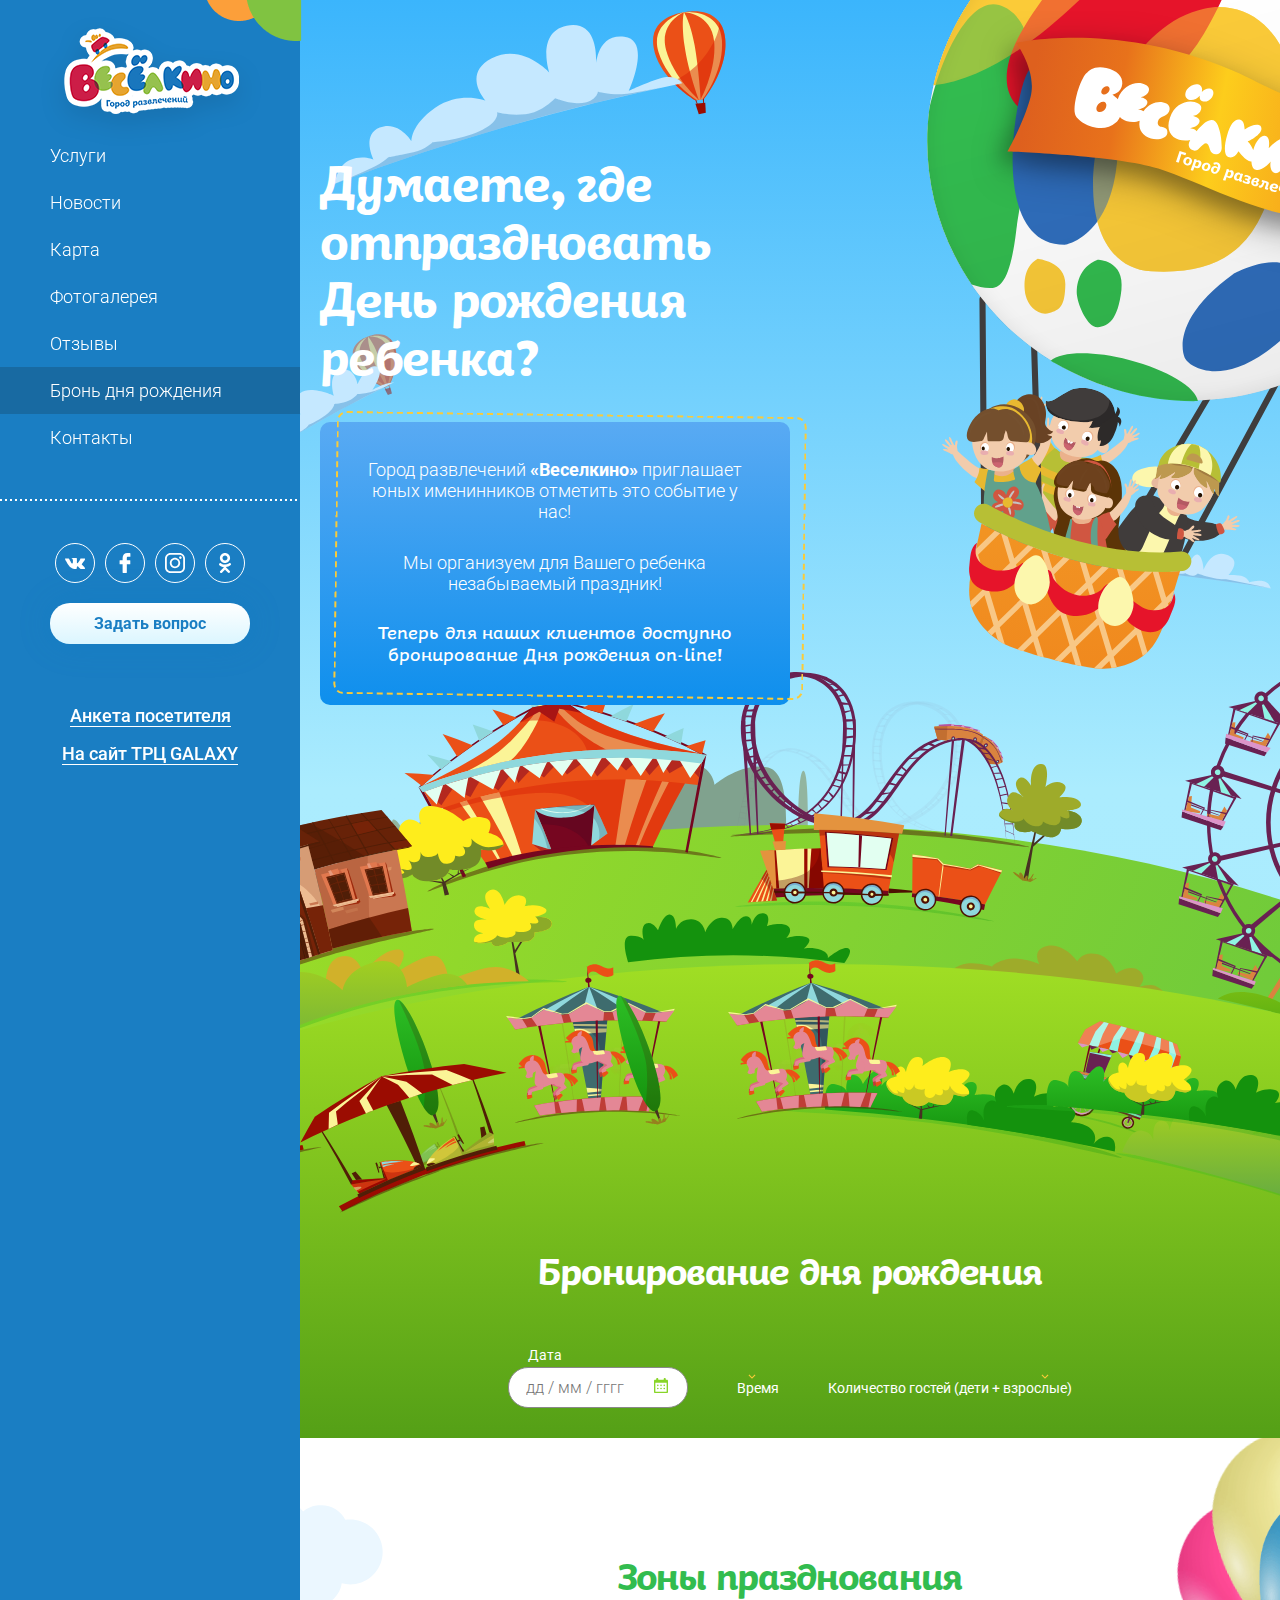
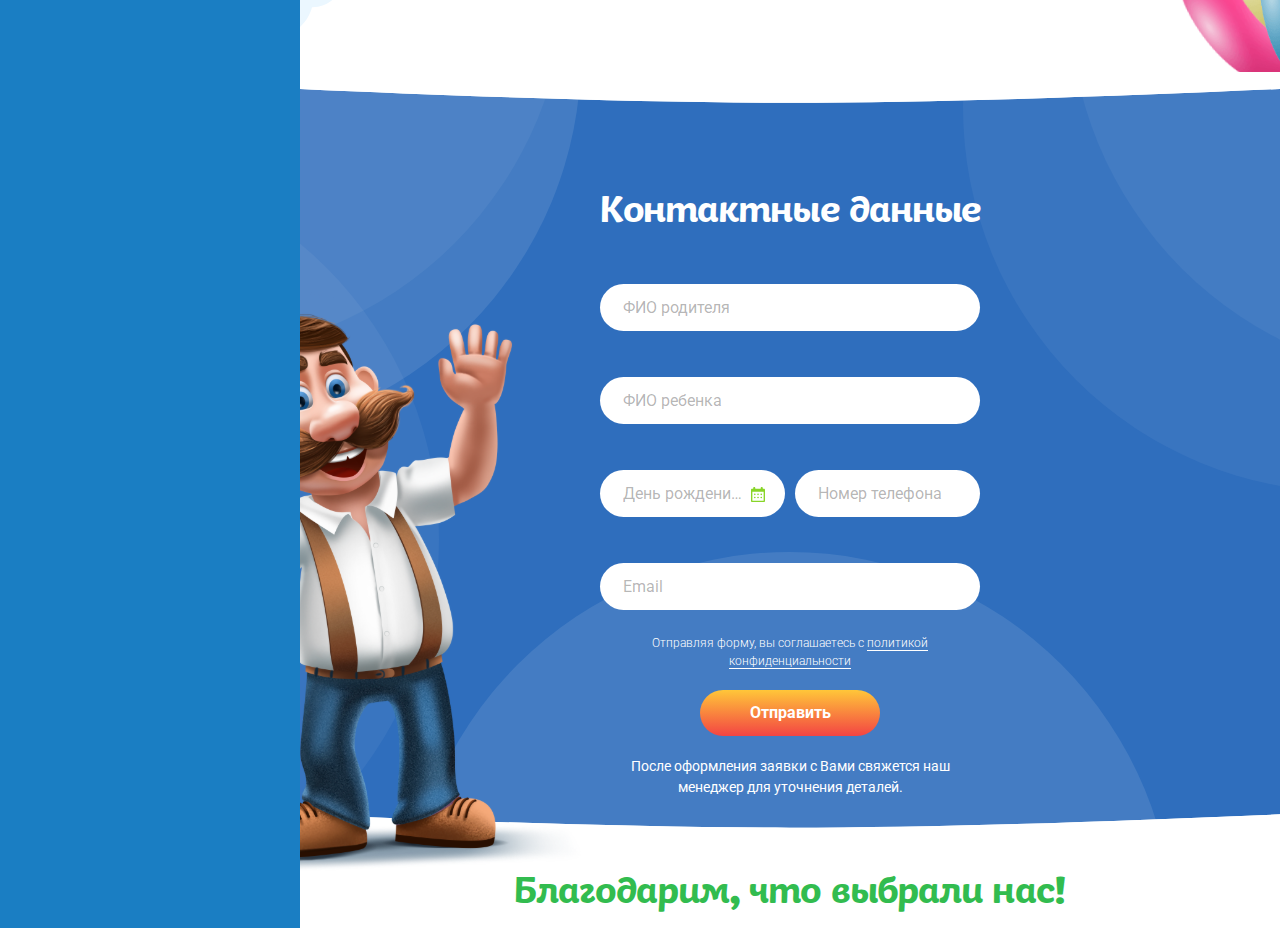
==== index.html @ 1cbcb674 "Fix mobile contact form" ====
<!DOCTYPE html>
<html>
    <head>
        <meta charset="utf-8" />
        <meta name="viewport" content="width=device-width" />
        <meta name="format-detection" content="telephone=no" />
        <meta name="format-detection" content="address=no" />
        <meta name="SKYPE_TOOLBAR" content="SKYPE_TOOLBAR_PARSER_COMPATIBLE" />
        <link rel="shortcut icon" href="images/favicon.png" />

        <title>Бронь дня рождения</title>

        <meta property="og:type" content="website" />
        <meta property="og:title" content="" />
        <meta property="og:url" content="" />
        <meta property="og:description" content="" />
        <meta property="og:image" content="" />
        <meta property="og:site_name" content="" />
        <meta property="twitter:card" content="summary_large_image" />
        <meta property="twitter:title" content="" />
        <meta property="twitter:description" content="" />
        <meta property="twitter:text:description" content="" />
        <meta property="twitter:image" content="" />
        <meta property="twitter:url" content="" />
        <meta name="twitter:site" content="" />
        <meta name="twitter:creator" content="" />

        <link
            href="https://fonts.googleapis.com/css?family=Roboto:300,300i,400,400i,500,500i,700,700i&amp;subset=cyrillic"
            rel="stylesheet"
        />
        <script
            src="https://api-maps.yandex.ru/2.1/?lang=ru_RU"
            type="text/javascript"
        ></script>


        <link rel="stylesheet" href="css/vendor.css" />
        <link rel="stylesheet" href="css/common.css" />
        <link rel="stylesheet" href="css/style.css" />

        <script>
            window.dataTemplate = {
                time: [
                    {
                        name: '11:00',
                        code: '11:00',
                    },
                    {
                        name: '14:30',
                        code: '14:30',
                    },
                    {
                        name: '18:00',
                        code: '18:00',
                    }
                ],
                countPeople: [
                    {
                        name: 'До 7 человек',
                        code: '7',
                        tariffs: [
                            {
                                name: 'Мини',
                                code: 'mini',
                                description: 'аренда зоны празднования на 3 часа, доступ во все зоны развлекательного центра на 3 часа, возможность пользоваться кухней (холодильник, микроволновка, чайник, раковина).',
                                count: '6 детей и 1 взрослый.',
                                price: '4000 руб.',
                                image: 'images/reservation/tariffs/tariff-1.svg'
                            },
                            {
                                name: 'Мини + квест/анимация',
                                code: 'mini-quest',
                                description: 'аренда зоны празднования на 3 часа, доступ во все зоны развлекательного центра на 3 часа, возможность пользоваться кухней (холодильник, микроволновка, чайник, раковина), анимация/квест (на выбор) в течение 40 минут.',
                                count: '6 детей и 1 взрослый.',
                                price: '6500 руб.',
                                image: 'images/reservation/tariffs/tariff-2.svg'
                            }
                        ]
                    },
                    {
                        name: 'До 15 человек',
                        code: '15',
                        tariffs: [
                            {
                                name: 'Базовый',
                                code: 'base',
                                description: 'аренда зоны празднования на 3 часа, доступ во все зоны развлекательного центра на 3 часа, возможность пользоваться кухней (холодильник, микроволновка, чайник, раковина).',
                                count: '12 гостей, 1 именинник и 2 взрослых.',
                                price: '6000 руб.',
                                image: 'images/reservation/tariffs/tariff-1.svg'
                            },
                            {
                                name: 'Базовый +',
                                code: 'base-plus',
                                description: 'аренда зоны празднования на 3 часа, доступ во все зоны развлекательного центра на 3 часа, возможность пользоваться кухней (холодильник, микроволновка, чайник, раковина), анимация/квест (на выбор) в течение 40 минут.',
                                count: '12 гостей, 1 именинник и 2 взрослых.',
                                price: '8000 руб.',
                                image: 'images/reservation/tariffs/tariff-2.svg'
                            },
                            {
                                name: 'Все включено',
                                code: 'all-inclusive',
                                description: 'аренда зоны празднования на 3 часа, доступ во все зоны развлекательного центра на 3 часа, возможность пользоваться кухней (холодильник, микроволновка, чайник, раковина), анимация/квест (на выбор) в течение 40 минут, оформление зоны шарами и баннером в желаемой тематике, час работы фотографа.',
                                count: '12 гостей, 1 именинник и 2 взрослых.',
                                price: '12000 руб.',
                                image: 'images/reservation/tariffs/tariff-3.svg'
                            }
                        ]
                    },
                    {
                        name: 'До 25 человек',
                        code: '25',
                        tariffs: [
                            {
                                name: 'Праздник',
                                code: 'celebration',
                                description: 'аренда зоны празднования на 3 часа, доступ во все зоны развлекательного центра на 3 часа, возможность пользоваться кухней (холодильник, микроволновка, чайник, раковина), анимация/квест (на выбор) в течение 40 минут, оформление зоны шарами и баннером в желаемой тематике, час работы фотографа.',
                                count: 'до 25 человек.',
                                price: '15000 руб.',
                                image: 'images/reservation/tariffs/tariff-3.svg'
                            }
                        ]
                    }
                ],
                zones: [
                    {
                        name: 'Лондон',
                        code: 'london',
                        slider: [
                            'images/reservation/zones/zones-slider1.png',
                            'images/reservation/zones/zones-slider2.png',
                            'images/reservation/zones/zones-slider1.png',
                            'images/reservation/zones/zones-slider2.png',
                        ]
                    },
                    {
                        name: 'Париж',
                        code: 'paris',
                        slider: [
                            'images/reservation/zones/zones-slider2.png',
                            'images/reservation/zones/zones-slider1.png',
                            'images/reservation/zones/zones-slider2.png',
                            'images/reservation/zones/zones-slider1.png',
                        ]
                    },
                    {
                        name: 'Лондон2',
                        code: 'london2',
                        slider: [
                            'images/reservation/zones/zones-slider1.png',
                            'images/reservation/zones/zones-slider2.png',
                            'images/reservation/zones/zones-slider1.png',
                            'images/reservation/zones/zones-slider2.png',
                        ]
                    },
                    {
                        name: 'Париж2',
                        code: 'paris2',
                        slider: [
                            'images/reservation/zones/zones-slider2.png',
                            'images/reservation/zones/zones-slider1.png',
                            'images/reservation/zones/zones-slider2.png',
                            'images/reservation/zones/zones-slider1.png',
                        ]
                    }
                ]
            };

            console.log(window.dataTemplate);
        </script>
        <script src="js/vendor.js"></script>
        <script src="js/common.js"></script>
        <script src="js/script.js"></script>

        <script>
            app.start();
        </script>



    </head>
    <body js-scroll-container class="body">
        <div js-path-start class="services__pathPoint-1"></div>
        <div style="display: none" js-balloon class="floatingBalloon"></div>

        <svg
            style="display: none"
            class="balloonPath"
            xmlns="http://www.w3.org/2000/svg"
            xmlns:xlink="http://www.w3.org/1999/xlink"
        >
            <path
                id="dotted-line"
                stroke-dasharray="20,10"
                fill="none"
                stroke="none"
                stroke-width="2px"
            />
            <g js-balloon-paths></g>
        </svg>

        <div class="body__wrapper">
            <div js-headerFixed class="body__headerFixed">
                <div js-headerTop class="header header_top block">
                    <div
                        class="header__wrapper block-wrapper block-wrapper_max-width_none"
                    >
                        <div class="header__logo">
                            <a class="logo logo_small link-image" href="#">
                                <img
                                    src="images/veselkino-1.png"
                                    alt="Весёлкино"
                                />
                            </a>
                        </div>

                        <div class="header__info">
                            <div class="header__info-column">
                                <div class="header__info-text">
                                    Пр-т. Строителей, 117 <br />ТРЦ «GALAXY» 3-й
                                    этаж
                                </div>
                            </div>
                            <div class="header__info-column">
                                <div class="header__info-text">
                                    Ежедневно с&nbsp;10:00 до 22:00
                                </div>
                                <div class="header__info-text">
                                    <a
                                        href="tel:+7 (3852) 579-479"
                                        class="footer__link"
                                        js-goal-phone=""
                                        >+7 (3852) <b>579-479</b></a
                                    >
                                </div>
                            </div>
                        </div>

                        <div class="header__nav">
                            <a
                                js-header-open="main/header"
                                href="#"
                                class="header__nav-trigger"
                            ></a>
                        </div>
                    </div>
                </div>
            </div>
            <div class="body__side" js-close-modal>
                <div class="body__header">
                    <header js-header class="header">
                        <div js-header-wrapper class="header__wrapper">
                            <div class="header__bg"></div>
                            <div class="header__logo block">
                                <div
                                    class="block-wrapper block-wrapper_min-width_none"
                                >
                                    <a class="logo link-image" href="#">
                                        <img
                                            src="images/veselkino-1.png"
                                            alt="Весёлкино"
                                        />
                                    </a>
                                </div>
                            </div>

                            <div class="header__nav block">
                                <div
                                    class="block-wrapper block-wrapper_min-width_none"
                                >
                                    <nav
                                        class="nav nav_large nav_white nav_out-block"
                                    >
                                        <div class="nav__list">
                                            <div class="nav__item">
                                                <a
                                                    js-scroll-item
                                                    data-scroll="1"
                                                    href="#"
                                                    class="nav__link"
                                                    >Услуги</a
                                                >
                                            </div>

                                            <div class="nav__item">
                                                <a
                                                    js-scroll-item
                                                    data-scroll="2"
                                                    href="#"
                                                    class="nav__link"
                                                    >Новости</a
                                                >
                                            </div>

                                            <div class="nav__item">
                                                <a
                                                    js-scroll-item
                                                    data-scroll="3"
                                                    href="#"
                                                    class="nav__link"
                                                    >Карта</a
                                                >
                                            </div>

                                            <div class="nav__item">
                                                <a
                                                    js-scroll-item
                                                    data-scroll="4"
                                                    href="#"
                                                    class="nav__link"
                                                    >Фотогалерея</a
                                                >
                                            </div>

                                            <div class="nav__item">
                                                <a
                                                    js-scroll-item
                                                    data-scroll="5"
                                                    href="#"
                                                    class="nav__link"
                                                    >Отзывы</a
                                                >
                                            </div>

                                            <div class="nav__item">
                                                <a
                                                    href="reservation.html"
                                                    class="nav__link is-active"
                                                    >Бронь дня рождения</a
                                                >
                                            </div>
                                            <div class="nav__item">
                                                <a
                                                    js-scroll-item
                                                    data-scroll="6"
                                                    href="#"
                                                    class="nav__link"
                                                    >Контакты</a
                                                >
                                            </div>
                                        </div>
                                    </nav>
                                </div>
                            </div>
                            <div class="header__bottom block">
                                <div
                                    class="block-wrapper block-wrapper_min-width_none"
                                >
                                    <div class="header__communicate">
                                        <div
                                            class="header__communicate-socails"
                                        >
                                            <div
                                                class="socials socials_white socials_justify_center"
                                            >
                                                <div class="socials__list">
                                                    <a
                                                        class="socials__item socials__item_vk"
                                                        href="https://vk.com/veselkinodrc"
                                                        target="_blank"
                                                        js-goal-vk=""
                                                    ></a>
                                                    <a
                                                        class="socials__item socials__item_fb"
                                                        href="https://www.facebook.com/groups/veselkinodrc/"
                                                        target="_blank"
                                                        js-goal-fb=""
                                                    ></a>
                                                    <a
                                                        class="socials__item socials__item_inst"
                                                        href="https://www.instagram.com/veselkinodrc/"
                                                        target="_blank"
                                                        js-goal-insta=""
                                                    ></a>
                                                    <a
                                                        class="socials__item socials__item_ok"
                                                        href="https://www.ok.ru/group/54671706882274"
                                                        target="_blank"
                                                        js-goal-ok=""
                                                    ></a>
                                                </div>
                                            </div>
                                        </div>
                                        <div
                                            class="header__communicate-actions"
                                        >
                                            <div
                                                class="actions-set actions-set_justify_center"
                                            >
                                                <div
                                                    class="actions-set__main actions-set__main_full"
                                                >
                                                    <button
                                                        js-goal-vopros=""
                                                        js-open-layer="main/modal"
                                                        data-from="Задать вопрос"
                                                        class="actions-set__action button button_background_blue button_full button_clean"
                                                    >
                                                        <span
                                                            class="button__title"
                                                            >Задать вопрос</span
                                                        >
                                                    </button>
                                                </div>
                                            </div>
                                        </div>
                                    </div>
                                    <div
                                        class="header__goMain"
                                        style="margin-bottom: 20px"
                                    >
                                        <a
                                            href="https://docs.google.com/forms/d/e/1FAIpQLSdwZppUhGvtODXZ8TDE47ZwlYJD_WU4v1ZQn8wtEv7BCPZ86Q/viewform?usp=sf_link"
                                            class="header__goMain-link link link_white"
                                            target="_blank"
                                            >Анкета посетителя</a
                                        >
                                    </div>
                                    <div class="header__goMain">
                                        <a
                                            href="https://pervymall.ru/ga/"
                                            class="header__goMain-link link link_white"
                                            target="_blank"
                                            >На сайт ТРЦ GALAXY</a
                                        >
                                    </div>
                                </div>
                            </div>
                        </div>
                    </header>
                </div>
            </div>

            <div class="body__content">
                <div class="body__content-top">
                    <div class="intro-reservation">
                        <div class="intro-reservation__bg">
                            <div class="intro-reservation__elements">
                                <div
                                    class="intro-reservation__balloon-mini-1"
                                ></div>
                                <div
                                    class="intro-reservation__balloon-mini-2"
                                ></div>
                                <div
                                    class="intro-reservation__carousel"
                                ></div>
                            </div>

                            <div
                                class="intro-reservation__content reservation-container"
                            >
                                <div class="intro-reservation__inbox">
                                    <h1
                                        class="title-h1 intro-reservation__title"
                                    >
                                        Думаете, где отпраздновать День рождения
                                        ребенка?
                                    </h1>

                                    <div class="intro-reservation__desc">
                                        <div
                                            class="intro-reservation__desc-border"
                                        >
                                            <div
                                                class="intro-reservation__desc-inbox"
                                            >
                                                <div
                                                    class="intro-reservation__desc-text"
                                                >
                                                    <p>
                                                        Город развлечений
                                                        <b>«Веселкино»</b>
                                                        приглашает юных
                                                        именинников отметить это
                                                        событие у нас!
                                                    </p>
                                                    <p>
                                                        Мы организуем для Вашего
                                                        ребенка незабываемый
                                                        праздник!
                                                    </p>
                                                </div>
                                                <div
                                                    class="intro-reservation__desc-bold"
                                                >
                                                    Теперь для наших клиентов
                                                    доступно бронирование Дня
                                                    рождения on-line!
                                                </div>
                                            </div>
                                        </div>
                                    </div>
                                </div>
                                <div class="intro-reservation__balloon"></div>
                            </div>

                            <div class="reservation">
                                <div class="reservation-container">
                                    <div class="reservation__title title-h2">
                                        Бронирование дня рождения
                                    </div>
                                    <div class="reservation__choice">
                                        <label
                                            class="reservation__date contact-form__date js-form-reservation-date"
                                            ><span>Дата</span>
                                            <input
                                                class="js-mask-date"
                                                placeholder="дд / мм / гггг"
                                                type="text"
                                                name="date"
                                            />
                                        </label>
                                        <label class="reservation__time js-render-time-select js-form-reservation-time"
                                            ><span>Время</span>
                                        </label>
                                        <label class="reservation__select js-render-count-select js-form-reservation-count"
                                            ><span
                                                >Количество гостей (дети +
                                                взрослые)</span
                                            >
                                        </label>
                                    </div>
                                    <div
                                        class="reservation-tariff__list articles_gallery  js-render-tariffs js-form-reservation-tariffs"
                                    >
                                    </div>
                                </div>
                            </div>
                        </div>

                    </div>
                        <section class="zones">
                            <div class="reservation-container">
                                <div class="zones__title title-h2">
                                    Зоны празднования
                                </div>
                                <div class="zones__list js-render-zones js-form-reservation-zones">
                                </div>
                            </div>
                        </section>
                        <section class="section-form">
                            <div class="reservation-container">
                                <div class="contact-form__wrap">
                                    <div class="contact__title title-h2">
                                        Контактные данные
                                    </div>
                                    <form
                                        class="contact-form js-form-reservation"
                                        action="test"
                                        method="POST"
                                    >
                                        <label
                                            js-inputShadow
                                            class="field field_clean contact-form__label"
                                        >
                                            <span class="field__title"
                                                >ФИО родителя</span
                                            >
                                            <span class="field__error"
                                                >Как к вам обратиться?</span
                                            >
                                            <input
                                                type="text"
                                                name="name"
                                                class="field__input"
                                                tabindex="1"
                                            />
                                        </label>
                                        <label
                                            js-inputShadow
                                            class="field field_clean contact-form__label"
                                        >
                                            <span class="field__title"
                                                >ФИО ребенка</span
                                            >
                                            <span class="field__error"
                                                >Как зовут Вашего ребенка?</span
                                            >
                                            <input
                                                type="text"
                                                name="name-children"
                                                class="field__input"
                                            />
                                        </label>
                                        <div class="contact-form__half">
                                            <label
                                                js-inputShadow
                                                class="field field_clean contact-form__label contact-form__date"
                                            >
                                                <span class="field__title"
                                                    >День рождения ребёнка</span
                                                >
                                                <span class="field__error"
                                                    >День рождения
                                                    ребёнка?</span
                                                >
                                                <input
                                                    type="text"
                                                    name="birthday"
                                                    class="field__input js-mask-date"
                                                />
                                            </label>
                                            <label
                                                js-inputShadow
                                                class="field field_clean contact-form__label"
                                            >
                                                <span class="field__title"
                                                    >Номер телефона</span
                                                >
                                                <span class="field__error"
                                                    >На какой номер нам
                                                    перезвонить?</span
                                                >
                                                <input
                                                    type="text"
                                                    name="phone"
                                                    class="field__input js-mask-phone"
                                                />
                                            </label>
                                        </div>
                                        <label
                                            js-inputShadow
                                            class="field field_clean contact-form__label"
                                        >
                                            <span class="field__title"
                                                >Email</span
                                            >
                                            <span class="field__error"
                                                >На эту почту мы напишем
                                                ответ</span
                                            >
                                            <input
                                                type="email"
                                                name="email"
                                                class="field__input"
                                            />
                                        </label>

                                        <div
                                            class="actions-set actions-set_margin-top_xsmall"
                                        >
                                            <div
                                                class="actions-set__main actions-set__main_full actions-set__main_align_center actions-set__main_simple"
                                            >
                                                Отправляя форму, вы соглашаетесь
                                                с
                                                <a
                                                    href="#"
                                                    class="contact-us__link"
                                                    >политикой
                                                    конфиденциальности</a
                                                >
                                            </div>
                                        </div>
                                        <div
                                            class="actions-set actions-set_margin-top_small contact-form__button"
                                        >
                                            <div
                                                class="actions-set__main actions-set__main_full"
                                            >
                                                <button
                                                    type="submit"
                                                    class="actions-set__action button button_background_orange button button_medium button_full"
                                                >
                                                    <span class="button__title"
                                                        >Отправить</span
                                                    >
                                                </button>
                                            </div>
                                        </div>
                                        <div class="contact-form__label-text">
                                            После оформления заявки с Вами
                                            свяжется наш менеджер для уточнения
                                            деталей.
                                        </div>
                                    </form>
                                </div>
                            </div>
                            <div class="contact-form__thanks title-h1">
                                Благодарим, что выбрали нас!
                            </div>
                        </section>
                        <section class="popup js-popup">
                            <div class="popup-overlay js-popup-close"></div>
                            <div class="popup-layout layer_header">
                                <h3 class="h3 title-h3">Спасибо!</h3>
                                <div class="popup-text title-h4">
                                     Ваша заявка принята! С Вами
                                    свяжется наш менеджер для уточнения деталей.
                                </div>
                                <a class="js-popup-close layer-close" role="button" href="javascript:void(0)"></a>
                            </div>
                        </section>
                    </div>
            </div>
        </div>
    </body>
</html>
---- css/common.css ----
ol,ul{list-style:none}.button,.link,.link-image,a{text-decoration:none}.button,button,select{text-transform:none}.about-map__mark,.article-card__wrapper,.body{-webkit-box-orient:vertical;-moz-box-orient:vertical;-o-box-orient:vertical}a,abbr,acronym,address,applet,big,blockquote,body,caption,cite,code,dd,del,dfn,div,dl,dt,em,fieldset,form,h1,h2,h3,h4,h5,h6,html,iframe,img,ins,kbd,label,legend,li,object,ol,p,pre,q,s,samp,small,span,strike,strong,sub,sup,table,tbody,td,tfoot,th,thead,tr,tt,ul,var{margin:0;padding:0;border:0;outline:0;font-weight:inherit;font-style:inherit;font-family:inherit;font-size:100%;vertical-align:baseline}.button,body{font-family:Roboto,Arial,sans-serif;line-height:1.5}caption,table,td,th{vertical-align:middle}table{border-collapse:separate;border-spacing:0}caption,td,th{text-align:left;font-weight:400}.articles-tabs,.button,.map__wrapper{vertical-align:top}a img{border:none}article,aside,canvas,details,figcaption,figure,footer,header,hgroup,main,menu,nav,section,summary{margin:0;padding:0;border:0;outline:0;display:block}ol ol li,ol>li{padding-left:30px}audio,canvas,video{display:inline-block}[hidden],audio:not([controls]){display:none}.body,.body__wrapper{display:-webkit-box;display:-moz-box;display:-webkit-flex;display:-ms-flexbox}@font-face{font-family:'_fregat';src:url(../fonts/Fregat.eot);src:url(../fonts/Fregat.eot#iefix) format('embedded-opentype'),url(../fonts/Fregat.woff) format('woff');font-weight:400;font-style:normal}@font-face{font-family:'_fregat';src:url(../fonts/Fregat-Italic.eot);src:url(../fonts/Fregat-Italic.eot#iefix) format('embedded-opentype'),url(../fonts/Fregat-Italic.woff) format('woff');font-weight:400;font-style:italic}@font-face{font-family:'_fregat';src:url(../fonts/Fregat-Bold.eot);src:url(../fonts/Fregat-Bold.eot#iefix) format('embedded-opentype'),url(../fonts/Fregat-Bold.woff) format('woff');font-weight:700;font-style:normal}@font-face{font-family:'_fregat';src:url(../fonts/Fregat-BoldItalic.eot);src:url(../fonts/Fregat-BoldItalic.eot#iefix) format('embedded-opentype'),url(../fonts/Fregat-BoldItalic.woff) format('woff');font-weight:700;font-style:italic}@font-face{font-family:'_kiddy';src:url(../fonts/KiddyKitty-Light.eot);src:url(../fonts/KiddyKitty-Light.eot#iefix) format('embedded-opentype'),url(../fonts/KiddyKitty-Light.woff) format('woff');font-weight:300;font-style:normal}@font-face{font-family:'_kiddy';src:url(../fonts/KiddyKitty-LightItalic.eot);src:url(../fonts/KiddyKitty-LightItalic.eot#iefix) format('embedded-opentype'),url(../fonts/KiddyKitty-LightItalic.woff) format('woff');font-weight:300;font-style:italic}@font-face{font-family:'_kiddy';src:url(../fonts/KiddyKitty.eot);src:url(../fonts/KiddyKitty.eot#iefix) format('embedded-opentype'),url(../fonts/KiddyKitty.woff) format('woff');font-weight:400;font-style:normal}@font-face{font-family:'_kiddy';src:url(../fonts/KiddyKitty-Italic.eot);src:url(../fonts/KiddyKitty-Italic.eot#iefix) format('embedded-opentype'),url(../fonts/KiddyKitty-Italic.woff) format('woff');font-weight:400;font-style:italic}@font-face{font-family:'_kiddy';src:url(../fonts/KiddyKitty-Medium.eot);src:url(../fonts/KiddyKitty-Medium.eot#iefix) format('embedded-opentype'),url(../fonts/KiddyKitty-Medium.woff) format('woff');font-weight:500;font-style:normal}@font-face{font-family:'_kiddy';src:url(../fonts/KiddyKitty-MediumItalic.eot);src:url(../fonts/KiddyKitty-MediumItalic.eot#iefix) format('embedded-opentype'),url(../fonts/KiddyKitty-MediumItalic.woff) format('woff');font-weight:500;font-style:italic}@font-face{font-family:'_kiddy';src:url(../fonts/KiddyKitty-Bold.eot);src:url(../fonts/KiddyKitty-Bold.eot#iefix) format('embedded-opentype'),url(../fonts/KiddyKitty-Bold.woff) format('woff');font-weight:700;font-style:normal}@font-face{font-family:'_kiddy';src:url(../fonts/KiddyKitty-BoldItalic.eot);src:url(../fonts/KiddyKitty-BoldItalic.eot#iefix) format('embedded-opentype'),url(../fonts/KiddyKitty-BoldItalic.woff) format('woff');font-weight:700;font-style:italic}@font-face{font-family:'_kiddy';src:url(../fonts/KiddyKitty-ExtraBold.eot);src:url(../fonts/KiddyKitty-ExtraBold.eot#iefix) format('embedded-opentype'),url(../fonts/KiddyKitty-ExtraBold.woff) format('woff');font-weight:800;font-style:normal}@font-face{font-family:'_kiddy';src:url(../fonts/KiddyKitty-ExtraBoldItalic.eot);src:url(../fonts/KiddyKitty-ExtraBoldItalic.eot#iefix) format('embedded-opentype'),url(../fonts/KiddyKitty-ExtraBoldItalic.woff) format('woff');font-weight:800;font-style:italic}@font-face{font-family:'_kiddy';src:url(../fonts/KiddyKitty-Fat.eot);src:url(../fonts/KiddyKitty-Fat.eot#iefix) format('embedded-opentype'),url(../fonts/KiddyKitty-Fat.woff) format('woff');font-weight:900;font-style:normal}body,html{min-width:270px;height:100%}html{-webkit-tap-highlight-color:transparent}body{color:#000;background:#fff;-moz-osx-font-smoothing:grayscale;-webkit-font-smoothing:antialiased;-webkit-text-size-adjust:100%;overflow-y:scroll;overflow-x:hidden;font-weight:300;font-size:16px}ol>li,ul li{margin-bottom:18px;font-size:18px}.body{display:box;display:flex;-webkit-flex-direction:column;-ms-flex-direction:column;flex-direction:column}.body__wrapper{overflow:hidden;-webkit-box-flex:1;-moz-box-flex:1;-o-box-flex:1;box-flex:1;-webkit-flex:1 0 auto;-ms-flex:1 0 auto;flex:1 0 auto;display:box;display:flex;position:relative;min-height:100%}.body__wrapper.is-locked{position:fixed;top:0;bottom:0;width:100%}.body__wrapper.is-hide{-webkit-transition:opacity .3s ease .3s;-moz-transition:opacity .3s ease .3s;-o-transition:opacity .3s ease .3s;-ms-transition:opacity .3s ease .3s;transition:opacity .3s ease .3s;opacity:0;-ms-filter:"progid:DXImageTransform.Microsoft.Alpha(Opacity=0)";filter:alpha(opacity=0)}.body__headerFixed,.body__overlay{-webkit-transition:.2s ease-out;-moz-transition:.2s ease-out;-o-transition:.2s ease-out;-ms-transition:.2s ease-out}.body__overlay{transition:.2s ease-out;pointer-events:none;opacity:0;-ms-filter:"progid:DXImageTransform.Microsoft.Alpha(Opacity=0)";filter:alpha(opacity=0);position:fixed;top:0;left:0;right:0;bottom:0;z-index:1199;background-color:rgba(1,1,1,.5)}.body__overlay.is-opened{z-index:1201;pointer-events:auto;opacity:1;-ms-filter:none;filter:none}.body__side{z-index:500;-webkit-box-sizing:border-box;-moz-box-sizing:border-box;box-sizing:border-box;-webkit-box-flex:1;-moz-box-flex:1;-o-box-flex:1;box-flex:1;-webkit-flex:0 0 auto;-ms-flex:0 0 auto;flex:0 0 auto;display:-webkit-box;display:-moz-box;display:-webkit-flex;display:-ms-flexbox;display:box;display:flex;width:300px;background:#1a7ec3}.block,.button{-webkit-box-sizing:border-box;-moz-box-sizing:border-box}.body__content{-webkit-box-flex:1;-moz-box-flex:1;-o-box-flex:1;box-flex:1;-webkit-flex:1;-ms-flex:1;flex:1;width:100%;max-width:calc(100% - 300px)}@media (max-width:1199px){.body__side{display:none}.body__content{max-width:none}}.body__header{-webkit-box-flex:1;-moz-box-flex:1;-o-box-flex:1;box-flex:1;-webkit-flex:1;-ms-flex:1;flex:1;position:relative}.body-overlay,.body__headerFixed{position:fixed;top:0;right:0;left:0}.body__headerFixed{transition:.2s ease-out;z-index:600;background:#1a7ec3}.floatingBalloon,.link,a{-webkit-transition:.2s ease-out;-moz-transition:.2s ease-out;-o-transition:.2s ease-out;-ms-transition:.2s ease-out}.body__headerFixed.is-hide{-webkit-transform:translate(0,-100%);-moz-transform:translate(0,-100%);-o-transform:translate(0,-100%);-ms-transform:translate(0,-100%);transform:translate(0,-100%)}.body-overlay{display:none;bottom:0;background:#fff}.body-overlay.is-opened{display:block}.floatingBalloon{pointer-events:none;transition:.2s ease-out;-webkit-transition-property:opacity;-moz-transition-property:opacity;-o-transition-property:opacity;-ms-transition-property:opacity;transition-property:opacity;z-index:400;position:absolute}.floatingBalloon:before{content:'';display:block;margin-left:-18px;left:50%;margin-top:-25px;top:50%;width:37px;height:50px;background:url("data:image/svg+xml;charset=utf-8,%3Csvg xmlns=%22http://www.w3.org/2000/svg%22 viewBox=%220 0 37.1 49.9%22 preserveAspectRatio=%22none%22%3E%3Cpath fill=%22%2378c252%22 d=%22M36.1 9.7C33.7 3.9 27.2.2 19 0h-.1-.1C10.6-.2 3.9 3.2 1.3 9c-3.5 7.6.4 18.4 10.9 30.3 0 .2.1.4.2.5l1.6 4.1h-.4c-.5 0-.8.4-.8.8 0 .5.3.8.8.8l-.1 3.3c0 .5.3.8.8.8l6.6.1c.5 0 .8-.4.8-.8l.1-3.3c.5 0 .8-.4.8-.8 0-.5-.3-.8-.8-.8h-.4l1.8-4c.1-.2.2-.3.3-.5 11.3-11.4 15.7-22 12.6-29.8zM19.8 44l-3.9-.1-1.1-2.9c.9.3 2 .4 3.1.4s2.2-.1 3.2-.3L19.8 44z%22/%3E%3C/svg%3E") no-repeat;-webkit-background-size:100% 100%;-moz-background-size:100% 100%;background-size:100% 100%}.device-mobile .balloonPath,.device-mobile .floatingBalloon,.ui-display_none{display:none}.floatingBalloon.is-hide{opacity:0;-ms-filter:"progid:DXImageTransform.Microsoft.Alpha(Opacity=0)";filter:alpha(opacity=0)}.balloonPath{pointer-events:none;-webkit-transform:translateZ(0);-moz-transform:translateZ(0);-o-transform:translateZ(0);-ms-transform:translateZ(0);transform:translateZ(0);z-index:300;position:absolute;top:0;left:0;width:100%;height:100%}blockquote,ol,p,table,ul{margin-bottom:1.25em}blockquote img,ol img,p img,table img,ul img{max-width:100%}blockquote:last-child,ol:last-child,p:last-child,table:last-child,ul:last-child{margin-bottom:0}blockquote+h2,ol+h2,p+h2,table+h2,ul+h2{margin-top:1.027777777777778em}blockquote+h3,ol+h3,p+h3,table+h3,ul+h3{margin-top:1.458333333333333em}em,i{font-style:italic}b,strong{font-weight:700}.link,a{transition:.2s ease-out;color:#1a7ec3;border-bottom:1px solid}.link:hover,a:hover{color:#00b7f4}.article-card__title-link,.extras-item__title-link,.link_inherit,a[href^='tel:']{border-bottom-width:0;color:inherit}.article-card__title-link:hover,.extras-item__title-link:hover,.link_inherit:hover,a[href^='tel:']:hover{color:#1a7ec3}.link_fake{border-bottom-style:dashed}.article-card__title-link,.link_no-line{border-bottom-width:0}.link_white{color:#fff}.link_white:hover{color:#fff;border-bottom-color:transparent}.link-image{border:0}a[href^='tel:']{border-bottom-width:0;white-space:nowrap}a[href^='tel:']:hover{color:inherit}.ui-color_main{color:#010101}.ui-color_blue,.ui-color_blue-light{color:#1a7ec3}.ui-color_red{color:red}.ui-color_red-dark{color:#ee1747}.ui-color_red-light{color:#f34b58}.ui-color_orange{color:#fc9f3a}.ui-color_orange-dark{color:#f77934}.ui-color_grey{color:#898989}.ui-color_grey-light{color:#bababa}.ui-color_grey-xlight{color:#ddd}.ui-color_green{color:#78c252}.ui-color_white{color:#fff}ol{position:relative;color:#000;margin-bottom:55px;counter-reset:li}ol ol{margin-top:0}ol>li{counter-increment:nums;font-weight:300}ol>li:before{content:counters(li,".") ". ";counter-increment:li;position:absolute;left:0;text-align:right;font-weight:700}.button__icon::after,.button__icon::before,.checkbox__input:before,ul li::before{content:''}.button,.form-actions_center{text-align:center}ul{margin-bottom:35px}ul li{position:relative;padding-left:23px;font-weight:300}ul li::before{display:block;position:absolute;top:9px;left:0;width:7px;height:7px;border-radius:50%;background-color:#1a7ec3}.button__icon::after,.checkbox input{-ms-filter:"progid:DXImageTransform.Microsoft.Alpha(Opacity=0)";top:0;left:0;opacity:0}.button::-moz-focus-inner{padding:0;border:0}.button{-webkit-transition:.2s ease-out;-moz-transition:.2s ease-out;-o-transition:.2s ease-out;-ms-transition:.2s ease-out;transition:.2s ease-out;outline:0;box-sizing:border-box;display:inline-block;position:relative;padding:9px 35px 8px;border:1px solid #1a7ec3;border-radius:20px;background:#fff;color:#1a7ec3;font-style:normal;font-weight:700;font-size:16px;-webkit-user-select:none;-moz-user-select:none;-ms-user-select:none;user-select:none;cursor:pointer}.button__icon{-webkit-box-ordinal-group:2;-moz-box-ordinal-group:2;-o-box-ordinal-group:2;-ms-flex-order:2;-webkit-order:2;order:2;-webkit-box-flex:1;-moz-box-flex:1;-o-box-flex:1;box-flex:1;-webkit-flex:0 0 auto;-ms-flex:0 0 auto;flex:0 0 auto;position:relative;margin-left:15px}.button__icon_side_left,.button_icon .button__icon_side_left{-webkit-box-ordinal-group:-1;-moz-box-ordinal-group:-1;-o-box-ordinal-group:-1;margin-left:0}.button__icon::before{-webkit-transition:$transition-fast;-moz-transition:$transition-fast;-o-transition:$transition-fast;-ms-transition:$transition-fast;transition:$transition-fast;display:block}.button__icon::after{-webkit-transition:$transition-fast;-moz-transition:$transition-fast;-o-transition:$transition-fast;-ms-transition:$transition-fast;transition:$transition-fast;filter:alpha(opacity=0);position:absolute}.button__icon_side_left{-ms-flex-order:-1;-webkit-order:-1;order:-1;margin-right:15px}.button__icon_arrow-left:before{width:10px;height:18px}.button__icon_arrow-left:after,.button__icon_arrow-left:before{background:url("data:image/svg+xml;charset=utf-8,%3Csvg width=%2210%22 height=%2218%22 viewBox=%220 0 10 18%22 xmlns=%22http://www.w3.org/2000/svg%22 xmlns:xlink=%22http://www.w3.org/1999/xlink%22 preserveAspectRatio=%22none%22%3E%3Ctitle%3EVector%3C/title%3E%3Cdesc%3ECreated using Figma%3C/desc%3E%3Cuse xlink:href=%22%23a%22 transform=%22rotate(180 5 9)%22/%3E%3Cdefs%3E%3Cpath fill=%22%231a7ec3%22 id=%22a%22 d=%22M9.598 7.967L2.362.42A1.353 1.353 0 0 0 1.39 0C1.022 0 .67.158.402.42.151.7 0 1.068 0 1.453c0 .386.15.753.402 1.033L6.65 9.018.402 15.53a1.506 1.506 0 0 0 0 2.049c.268.28.603.42.988.42.386 0 .72-.158.989-.42l7.219-7.547C9.866 9.753 10 9.403 10 9c0-.385-.15-.753-.402-1.033z%22/%3E%3C/defs%3E%3C/svg%3E") no-repeat;-webkit-background-size:100% 100%;-moz-background-size:100% 100%;background-size:100% 100%}@media (max-width:749px){ol>li:before{left:0}.button__icon_side_left{margin-right:9px}.button__icon_arrow-left:before{width:6px;height:11px;background:url("data:image/svg+xml;charset=utf-8,%3Csvg width=%2210%22 height=%2218%22 viewBox=%220 0 10 18%22 xmlns=%22http://www.w3.org/2000/svg%22 xmlns:xlink=%22http://www.w3.org/1999/xlink%22 preserveAspectRatio=%22none%22%3E%3Ctitle%3EVector%3C/title%3E%3Cdesc%3ECreated using Figma%3C/desc%3E%3Cuse xlink:href=%22%23a%22 transform=%22rotate(180 5 9)%22/%3E%3Cdefs%3E%3Cpath fill=%22%231a7ec3%22 id=%22a%22 d=%22M9.598 7.967L2.362.42A1.353 1.353 0 0 0 1.39 0C1.022 0 .67.158.402.42.151.7 0 1.068 0 1.453c0 .386.15.753.402 1.033L6.65 9.018.402 15.53a1.506 1.506 0 0 0 0 2.049c.268.28.603.42.988.42.386 0 .72-.158.989-.42l7.219-7.547C9.866 9.753 10 9.403 10 9c0-.385-.15-.753-.402-1.033z%22/%3E%3C/defs%3E%3C/svg%3E") no-repeat;-webkit-background-size:100% 100%;-moz-background-size:100% 100%;background-size:100% 100%}}.button__icon_arrow-left:after{width:10px;height:18px}@media (max-width:749px){.button__icon_arrow-left:after{width:6px;height:11px;background:url("data:image/svg+xml;charset=utf-8,%3Csvg width=%2210%22 height=%2218%22 viewBox=%220 0 10 18%22 xmlns=%22http://www.w3.org/2000/svg%22 xmlns:xlink=%22http://www.w3.org/1999/xlink%22 preserveAspectRatio=%22none%22%3E%3Ctitle%3EVector%3C/title%3E%3Cdesc%3ECreated using Figma%3C/desc%3E%3Cuse xlink:href=%22%23a%22 transform=%22rotate(180 5 9)%22/%3E%3Cdefs%3E%3Cpath fill=%22%231a7ec3%22 id=%22a%22 d=%22M9.598 7.967L2.362.42A1.353 1.353 0 0 0 1.39 0C1.022 0 .67.158.402.42.151.7 0 1.068 0 1.453c0 .386.15.753.402 1.033L6.65 9.018.402 15.53a1.506 1.506 0 0 0 0 2.049c.268.28.603.42.988.42.386 0 .72-.158.989-.42l7.219-7.547C9.866 9.753 10 9.403 10 9c0-.385-.15-.753-.402-1.033z%22/%3E%3C/defs%3E%3C/svg%3E") no-repeat;-webkit-background-size:100% 100%;-moz-background-size:100% 100%;background-size:100% 100%}}.button.is-disabled,.button:disabled,.device-mouse .button.is-disabled,.device-mouse .button:disabled{background:#ccc;border-color:#ccc}.device-mouse .button.is-hover,.device-mouse .button:hover{-webkit-box-shadow:0 0 35px rgba(0,119,192,.2);box-shadow:0 0 35px rgba(0,119,192,.2)}.device-touch .button.is-active,.device-touch .button:active{background:#fff;color:#1a7ec3}.device-touch .button.is-disabled,.device-touch .button:disabled{border-color:#ccc;background:#ccc}.button_font-size_medium{font-size:18px}.button_font-size_large{font-size:20px}.button_medium{padding:11px 35px;border-radius:25px}@media (max-width:749px){.button_font-size_large{font-size:14px}.button_medium{padding:11px 30px}}.button_large{padding:12px 39px 13px;border-radius:30px}.button_xlarge{padding:14px 35px;border-radius:30px}@media (max-width:899px){.button_xlarge{padding:11px 35px 12px}}@media (max-width:749px){.button_xlarge{padding:9px 35px 10px}}.button_icon{min-width:54px;padding-right:40px;padding-left:30px}.button_icon .button__content{display:-webkit-box;display:-moz-box;display:-webkit-flex;display:-ms-flexbox;display:box;display:flex;-webkit-box-align:center;-moz-box-align:center;-o-box-align:center;-ms-flex-align:center;-webkit-align-items:center;align-items:center;-webkit-box-pack:center;-moz-box-pack:center;-o-box-pack:center;-ms-flex-pack:center;-webkit-justify-content:center;justify-content:center}.button_icon .button__title{-webkit-box-flex:1;-moz-box-flex:1;-o-box-flex:1;box-flex:1;-webkit-flex:0 1 auto;-ms-flex:0 1 auto;flex:0 1 auto;display:block;font-size:20px}.button_icon .button__icon_side_left{-ms-flex-order:-1;-webkit-order:-1;order:-1;margin-right:15px}@media (max-width:749px){.button_icon .button__title{font-size:14px}.button_icon .button__icon_side_left{margin-right:9px}.button_icon{padding-right:35px;padding-left:25px}}.button_full{-webkit-flex-basis:100%;flex-basis:100%;width:100%}.button_clean{border-color:transparent;-webkit-box-shadow:0 0 35px rgba(0,119,192,.2);box-shadow:0 0 35px rgba(0,119,192,.2)}.device-mouse .button_clean.is-hover,.device-mouse .button_clean:hover{background:#1a7ec3;-webkit-box-shadow:none;box-shadow:none;color:#fff}.device-mouse .button_clean.is-hover .button__icon_arrow-left:before,.device-mouse .button_clean:hover .button__icon_arrow-left:before{background-image:url("data:image/svg+xml;charset=utf-8,%3Csvg width=%2210%22 height=%2218%22 viewBox=%220 0 10 18%22 xmlns=%22http://www.w3.org/2000/svg%22 xmlns:xlink=%22http://www.w3.org/1999/xlink%22 preserveAspectRatio=%22none%22%3E%3Ctitle%3EVector%3C/title%3E%3Cdesc%3ECreated using Figma%3C/desc%3E%3Cuse xlink:href=%22%23a%22 transform=%22rotate(180 5 9)%22/%3E%3Cdefs%3E%3Cpath fill=%22%23fff%22 id=%22a%22 d=%22M9.598 7.967L2.362.42A1.353 1.353 0 0 0 1.39 0C1.022 0 .67.158.402.42.151.7 0 1.068 0 1.453c0 .386.15.753.402 1.033L6.65 9.018.402 15.53a1.506 1.506 0 0 0 0 2.049c.268.28.603.42.988.42.386 0 .72-.158.989-.42l7.219-7.547C9.866 9.753 10 9.403 10 9c0-.385-.15-.753-.402-1.033z%22/%3E%3C/defs%3E%3C/svg%3E")}.device-mouse .button_clean.is-hover .button__icon_arrow-left:after,.device-mouse .button_clean:hover .button__icon_arrow-left:after{background-image:url("data:image/svg+xml;charset=utf-8,%3Csvg width=%2210%22 height=%2218%22 viewBox=%220 0 10 18%22 xmlns=%22http://www.w3.org/2000/svg%22 xmlns:xlink=%22http://www.w3.org/1999/xlink%22 preserveAspectRatio=%22none%22%3E%3Ctitle%3EVector%3C/title%3E%3Cdesc%3ECreated using Figma%3C/desc%3E%3Cuse xlink:href=%22%23a%22 transform=%22rotate(180 5 9)%22/%3E%3Cdefs%3E%3Cpath fill=%22%23xxx%22 id=%22a%22 d=%22M9.598 7.967L2.362.42A1.353 1.353 0 0 0 1.39 0C1.022 0 .67.158.402.42.151.7 0 1.068 0 1.453c0 .386.15.753.402 1.033L6.65 9.018.402 15.53a1.506 1.506 0 0 0 0 2.049c.268.28.603.42.988.42.386 0 .72-.158.989-.42l7.219-7.547C9.866 9.753 10 9.403 10 9c0-.385-.15-.753-.402-1.033z%22/%3E%3C/defs%3E%3C/svg%3E")}.device-mouse .button_clean.is-disabled,.device-mouse .button_clean:disabled{border-color:#ccc;background:#ccc}.device-touch .button_clean.is-active,.device-touch .button_clean:active{background:#fff;color:#1a7ec3}.device-touch .button_clean.is-disabled,.device-touch .button_clean:disabled{border-color:#ccc;background:#ccc}.device-mouse .button_varied.is-hover,.device-mouse .button_varied:hover{background:#80c341;color:#fff}.device-mouse .button_varied.is-disabled,.device-mouse .button_varied:disabled{border-color:#ccc;background:#ccc}.device-touch .button_varied.is-active,.device-touch .button_varied:active{background:#80c341;color:#fff}.device-touch .button_varied.is-disabled,.device-touch .button_varied:disabled{border-color:#ccc;background:#ccc}.button_background_blue{background:-webkit-linear-gradient(top,#fff 0,#dbf6ff 100%);background:-moz-linear-gradient(top,#fff 0,#dbf6ff 100%);background:-o-linear-gradient(top,#fff 0,#dbf6ff 100%);background:-ms-linear-gradient(top,#fff 0,#dbf6ff 100%);background:linear-gradient(to bottom,#fff 0,#dbf6ff 100%);border:0}.device-mouse .button_background_blue.is-hover,.device-mouse .button_background_blue:hover{background:-webkit-linear-gradient(top,#e4f9ff 5%,#91e5ff 95%);background:-moz-linear-gradient(top,#e4f9ff 5%,#91e5ff 95%);background:-o-linear-gradient(top,#e4f9ff 5%,#91e5ff 95%);background:-ms-linear-gradient(top,#e4f9ff 5%,#91e5ff 95%);background:linear-gradient(to bottom,#e4f9ff 5%,#91e5ff 95%);color:#1a7ec3}.device-mouse .button_background_blue.is-disabled,.device-mouse .button_background_blue:disabled{border-color:#ccc;background:#ccc}.device-touch .button_background_blue.is-active,.device-touch .button_background_blue:active{background:-webkit-linear-gradient(top,#fff 0,#dbf6ff 100%);background:-moz-linear-gradient(top,#fff 0,#dbf6ff 100%);background:-o-linear-gradient(top,#fff 0,#dbf6ff 100%);background:-ms-linear-gradient(top,#fff 0,#dbf6ff 100%);background:linear-gradient(to bottom,#fff 0,#dbf6ff 100%);color:#1a7ec3}.device-touch .button_background_blue.is-disabled,.device-touch .button_background_blue:disabled{border-color:#ccc;background:#ccc}.button_background_orange{background:-webkit-linear-gradient(top,#ffc639 0,#f34443 100%);background:-moz-linear-gradient(top,#ffc639 0,#f34443 100%);background:-o-linear-gradient(top,#ffc639 0,#f34443 100%);background:-ms-linear-gradient(top,#ffc639 0,#f34443 100%);background:linear-gradient(to bottom,#ffc639 0,#f34443 100%);color:#fff;border:0}.device-mouse .button_background_orange.is-hover,.device-mouse .button_background_orange:hover{background:-webkit-linear-gradient(top,#f7743f 0,#ee1746 100%);background:-moz-linear-gradient(top,#f7743f 0,#ee1746 100%);background:-o-linear-gradient(top,#f7743f 0,#ee1746 100%);background:-ms-linear-gradient(top,#f7743f 0,#ee1746 100%);background:linear-gradient(to bottom,#f7743f 0,#ee1746 100%);color:#fff}.device-mouse .button_background_orange.is-disabled,.device-mouse .button_background_orange:disabled{border-color:#ccc;background:#ccc}.device-touch .button_background_orange.is-active,.device-touch .button_background_orange:active{background:-webkit-linear-gradient(top,#f7743f 0,#ee1746 100%);background:-moz-linear-gradient(top,#f7743f 0,#ee1746 100%);background:-o-linear-gradient(top,#f7743f 0,#ee1746 100%);background:-ms-linear-gradient(top,#f7743f 0,#ee1746 100%);background:linear-gradient(to bottom,#f7743f 0,#ee1746 100%);color:#1a7ec3}.device-touch .button_background_orange.is-disabled,.device-touch .button_background_orange:disabled{border-color:#ccc;background:#ccc}.block{box-sizing:border-box;padding-left:50px;padding-right:50px}@media (max-width:749px){.block{padding-left:25px;padding-right:25px}}.block-wrapper{-webkit-box-sizing:border-box;-moz-box-sizing:border-box;box-sizing:border-box;min-width:270px;max-width:1040px}@media (max-width:1199px){.block-wrapper{max-width:none}}.block-wrapper_min-width_none{min-width:0}.block-wrapper_max-width_none{max-width:none}.block-wrapper_size_small{margin:0 auto;max-width:720px}button,input,optgroup,select,textarea{color:inherit;font:inherit;margin:0}button{overflow:visible}button,html input[type=button],input[type=reset],input[type=submit]{cursor:pointer;-webkit-appearance:button}button[disabled],html input[disabled]{cursor:default}button::-moz-focus-inner,input::-moz-focus-inner{border:0;padding:0}input[type=checkbox],input[type=radio]{-webkit-box-sizing:border-box;-moz-box-sizing:border-box;box-sizing:border-box;padding:0}.layer,input,select,textarea{background:#fff;-moz-box-sizing:border-box;-webkit-box-sizing:border-box}input[type=number]::-webkit-inner-spin-button,input[type=number]::-webkit-outer-spin-button{height:auto}input[type=search]{-webkit-appearance:textfield}input[type=search]::-webkit-search-cancel-button,input[type=search]::-webkit-search-decoration{-webkit-appearance:none}textarea{overflow:auto;resize:vertical}optgroup{font-weight:700}input,select,textarea{-webkit-appearance:none;-moz-appearance:none;appearance:none;-webkit-transition:.2s ease-out;-moz-transition:.2s ease-out;-o-transition:.2s ease-out;-ms-transition:.2s ease-out;transition:.2s ease-out;box-sizing:border-box;width:100%;min-height:41px;padding:8px 17px 7px;outline:0;border:1px solid #898989;border-radius:20px;font-size:16px;line-height:1.5;color:#010101}.checkbox,.field{margin-bottom:10px;padding-top:22px}input::-webkit-input-placeholder,select::-webkit-input-placeholder,textarea::-webkit-input-placeholder{color:$color-grey-darkest}input:-moz-placeholder,select:-moz-placeholder,textarea:-moz-placeholder{color:$color-grey-darkest}input::-moz-placeholder,select::-moz-placeholder,textarea::-moz-placeholder{color:$color-grey-darkest}input:-ms-input-placeholder,select:-ms-input-placeholder,textarea:-ms-input-placeholder{color:$color-grey-darkest}input:focus,select:focus,textarea:focus{border-color:#1a7ec3}input::-ms-clear,select::-ms-clear,textarea::-ms-clear{display:none}input:-webkit-autofill{color:#010101!important;background-color:transparent!important}.checkbox{-webkit-user-select:none;-moz-user-select:none;-ms-user-select:none;user-select:none;display:block;position:relative;padding-left:2px;text-align:left;cursor:pointer}.checkbox:focus .checkbox__text{color:#383838}.checkbox:last-child{margin-bottom:0}.checkbox input{filter:alpha(opacity=0);position:absolute;min-height:0;width:0;height:0}.checkbox__input{display:inline-block;position:absolute;top:26px;left:2px;width:30px;height:30px;margin-right:25px;background:0 0;border-radius:5px;border:1px solid #898989}.checkbox__input:before{pointer-events:none;-webkit-transition:-webkit-transform .2s ease-out,opacity .2s ease-out;-moz-transition:-moz-transform .2s ease-out,opacity .2s ease-out;-o-transition:-o-transform .2s ease-out,opacity .2s ease-out;-ms-transition:-ms-transform .2s ease-out,opacity .2s ease-out;transition:transform .2s ease-out,opacity .2s ease-out;opacity:0;-ms-filter:"progid:DXImageTransform.Microsoft.Alpha(Opacity=0)";filter:alpha(opacity=0);position:absolute;top:62%;left:38%;width:15px;height:11px;margin-top:-8.5px;margin-left:-3.5px;background:url("data:image/svg+xml;charset=utf-8,%3Csvg xmlns=%22http://www.w3.org/2000/svg%22 width=%227.97%22 height=%226.03%22 viewBox=%220 0 7.97 6.03%22 fill=%22%231a7ec3%22 preserveAspectRatio=%22none%22%3E%3Cdefs%3E%3Cstyle/%3E%3C/defs%3E%3Cpath id=%22arrow%22 class=%22cls-1%22 d=%22M1144.55 1322.14l2.03 2.02a1.207 1.207 0 0 1-1.42 1.42l-2.02-2.03a1.185 1.185 0 0 1 1.41-1.41zm.56 2.22l4.28-4.28a1.308 1.308 0 0 1 1.53 1.53l-4.28 4.28a1.308 1.308 0 0 1-1.53-1.53z%22 transform=%22translate(-1143.03 -1319.97)%22/%3E%3C/svg%3E") no-repeat;-webkit-background-size:100% 100%;-moz-background-size:100% 100%;background-size:100% 100%}input:checked~.checkbox__input:before{opacity:1;-ms-filter:none;filter:none;-webkit-transform:scale(1);-moz-transform:scale(1);-o-transform:scale(1);-ms-transform:scale(1);transform:scale(1)}.checkbox__text{display:inline-block;font-size:14px;color:#898989;margin-left:45px;line-height:1.3}.checkbox__text span{border-bottom:1px solid transparent;-webkit-transition:.3s;-moz-transition:.3s;-o-transition:.3s;-ms-transition:.3s;transition:.3s}.checkbox__text_margin-left_none{margin-left:0}input:checked~.checkbox__text{color:#383838}.field__error,.field__title{pointer-events:none;-webkit-transition:.2s ease-out;-moz-transition:.2s ease-out;-o-transition:.2s ease-out;-ms-transition:.2s ease-out;transition:.2s ease-out;overflow:hidden;z-index:10;display:block;position:absolute;top:31px;right:18px;left:18px;color:$color-grey-darkest;font-family:Roboto,Arial,sans-serif;font-size:16px;line-height:1.5;white-space:nowrap;-o-text-overflow:ellipsis;text-overflow:ellipsis}.field.is-filled .field__title,.field__error{top:1px;color:#010101;font-size:13px;line-height:$line-xsmall}.field{display:block;position:relative}.field__input{-webkit-box-flex:1;-moz-box-flex:1;-o-box-flex:1;box-flex:1;-webkit-flex:1;-ms-flex:1;flex:1;display:block;width:100%}.field__input_massage{min-height:120px}.field__error{opacity:0;-ms-filter:"progid:DXImageTransform.Microsoft.Alpha(Opacity=0)";filter:alpha(opacity=0);position:absolute;color:red}.field.is-error{z-index:10}.field.is-error .field__input{border-color:red}.field.is-error .field__error{opacity:1;-ms-filter:none;filter:none}.field.is-error.is-filled .field__title{opacity:0;-ms-filter:"progid:DXImageTransform.Microsoft.Alpha(Opacity=0)";filter:alpha(opacity=0)}.field.is-error.is-filled .field__error{opacity:1;-ms-filter:none;filter:none}.field_clean{font-weight:400}.field_clean .field__title{top:34px;left:23px}.field_clean .field__input{border:0;padding:13px 22px 10px;border-radius:30px}.field_clean-border_dark .field__input{border:1px solid #c4c4c4}.title,.title-h1,.title-h2,.title-h3,.title-h4,h1,h2,h3,h4{font-family:'_kiddy','Trebuchet MS',Arial,sans-serif;font-weight:500}.title-h1,.title-h2,h1,h2{margin-bottom:.777777777777778em;font-size:36px;line-height:1.166666666666667;letter-spacing:-.025em}.title-h1_simple{font-family:Roboto,Arial,sans-serif;font-weight:700}.title-h1_placement-center{text-align:center}.title-h1_colored-orange{font-family:'_fregat','Trebuchet MS',Arial,sans-serif;font-weight:700;color:#fe8b4d}@media (max-width:749px){.title,.title-h1,.title-h2,.title-h3,.title-h4,h1,h2,h3,h4{text-align:center}.title-h1,.title-h2,h1,h2{font-size:30px;margin-bottom:.583333333333333em}.title-h1_colored-orange{font-size:24px;line-height:1.166666666666667}}.title-h2_simple{font-family:Roboto,Arial,sans-serif;font-weight:300;font-size:30px;line-height:1.2}.title-h2_colored-orange,.title-h3,.title-h3_simple,h3{font-size:24px;line-height:1.166666666666667}@media (max-width:749px){.title-h2_simple{font-size:24px;line-height:1.166666666666667;text-align:left}.title-h2_colored-orange{font-size:24px;line-height:1.166666666666667}}.about-map__mark-title,.actions-set__main_align_center,.articles-header__tabs,.articles-sections__actions,.articles-sections__tabs,.articles-tabs,.layer__success-text,.title-h2_placement-center{text-align:center}.title-h2_colored-orange{font-family:'_fregat','Trebuchet MS',Arial,sans-serif;font-weight:700;color:#fe8b4d}.article-card,.title-h3_simple{font-family:Roboto,Arial,sans-serif}.title-h3,h3{margin-bottom:.958333333333333em;font-weight:400}@media (min-width:750px){.title-h3_margin-bottom_large{margin-bottom:1.166666666666667em}}.title-h3_simple{font-weight:700}.title_margin_none{margin:0}.list-ordered__item{margin-bottom:29px}@media (max-width:999px){.list-ordered__item{margin-bottom:19px}}@media (max-width:699px){.list-ordered__item{margin-bottom:29px}}.list-ordered__item[data-number]:before{content:attr(data-number);display:block;margin-bottom:10px;margin-left:-30px;color:#d8e6fe;font-weight:700;font-size:48px;line-height:1;letter-spacing:-.04em}@media (max-width:999px){.list-ordered__item[data-number]:before{margin-left:-12px}}@media (max-width:699px){.list-ordered__item[data-number]:before{margin-bottom:14px;font-size:32px}}@media (min-width:1000px){.list-ordered.columns_2_equal{margin-right:28px}}.list-ordered.columns_2_equal .columns__col{margin-bottom:0}.layer{-webkit-box-flex:1;-moz-box-flex:1;-o-box-flex:1;box-flex:1;-webkit-flex:1 0 auto;-ms-flex:1 0 auto;flex:1 0 auto;display:-webkit-box;display:-moz-box;display:-webkit-flex;display:-ms-flexbox;display:box;display:flex;position:absolute;top:0;left:0;right:0;min-height:100%;z-index:1200;opacity:0;-ms-filter:"progid:DXImageTransform.Microsoft.Alpha(Opacity=0)";filter:alpha(opacity=0);-webkit-transform:translateY(5vh);-moz-transform:translateY(5vh);-o-transform:translateY(5vh);-ms-transform:translateY(5vh);transform:translateY(5vh);-webkit-transition:-webkit-transform .3s ease,opacity .3s ease;-moz-transition:-moz-transform .3s ease,opacity .3s ease;-o-transition:-o-transform .3s ease,opacity .3s ease;-ms-transition:-ms-transform .3s ease,opacity .3s ease;transition:transform .3s ease,opacity .3s ease;box-sizing:border-box}.layer__inside{-webkit-box-sizing:border-box;-moz-box-sizing:border-box;box-sizing:border-box;-webkit-box-flex:1;-moz-box-flex:1;-o-box-flex:1;box-flex:1;-webkit-flex:1 0 auto;-ms-flex:1 0 auto;flex:1 0 auto;width:100%}.layer__header{-webkit-box-sizing:border-box;-moz-box-sizing:border-box;box-sizing:border-box;position:relative;min-height:60px;width:100%}.layer__content,.layer__footer{-moz-box-sizing:border-box;width:100%}.layer__content{-webkit-box-sizing:border-box;box-sizing:border-box;overflow:hidden}.article-card,.layer__footer{-webkit-box-sizing:border-box}.layer__footer{box-sizing:border-box;margin-top:auto}.article-card,.intro__promo-content,.intro__welcome-text,.map__wrapper{-moz-box-sizing:border-box}.layer.is-aside{-webkit-transition:-webkit-transform .4s ease-in-out,opacity 0s ease-in-out .4s;-moz-transition:-moz-transform .4s ease-in-out,opacity 0s ease-in-out .4s;-o-transition:-o-transform .4s ease-in-out,opacity 0s ease-in-out .4s;-ms-transition:-ms-transform .4s ease-in-out,opacity 0s ease-in-out .4s;transition:transform .4s ease-in-out,opacity 0s ease-in-out .4s;-webkit-transform:translateX(-100%);-moz-transform:translateX(-100%);-o-transform:translateX(-100%);-ms-transform:translateX(-100%);transform:translateX(-100%)}.layer.is-aside.is-opened{-webkit-transition:-webkit-transform .4s linear,opacity .4s linear;-moz-transition:-moz-transform .4s linear,opacity .4s linear;-o-transition:-o-transform .4s linear,opacity .4s linear;-ms-transition:-ms-transform .4s linear,opacity .4s linear;transition:transform .4s linear,opacity .4s linear}.layer.is-opened{z-index:1210;opacity:1;-ms-filter:none;filter:none;-webkit-transform:translate(0,0);-moz-transform:translate(0,0);-o-transform:translate(0,0);-ms-transform:translate(0,0);transform:translate(0,0)}.layer:not(.is-animating){-webkit-transform:none;-moz-transform:none;-o-transform:none;-ms-transform:none;transform:none;position:relative}.layer.is-faded{position:fixed;opacity:0;-ms-filter:"progid:DXImageTransform.Microsoft.Alpha(Opacity=0)";filter:alpha(opacity=0)}.layer.is-closing{z-index:1210;position:fixed}.layer:not(.is-initialized){display:none!important}.about__bg-ball:before,.about__bg-sign:before{display:block;content:''}.layer-close{z-index:200;position:absolute;top:23px;left:55px}@media (max-width:749px){.layer-close{top:40px;left:30px}}.layer-close_placement-relative{position:relative;top:auto;left:auto;right:auto}.layer_overlay{pointer-events:none;-webkit-transform:translateX(100%);-moz-transform:translateX(100%);-o-transform:translateX(100%);-ms-transform:translateX(100%);transform:translateX(100%);-webkit-box-align:stretch;-moz-box-align:stretch;-o-box-align:stretch;-ms-flex-align:stretch;-webkit-align-items:stretch;align-items:stretch;-webkit-box-pack:end;-moz-box-pack:end;-o-box-pack:end;-ms-flex-pack:end;-webkit-justify-content:flex-end;justify-content:flex-end;background:0 0}.layer_overlay.is-opened,.layer_overlay_left.is-opened{-webkit-transform:translate(0,0);-moz-transform:translate(0,0);-o-transform:translate(0,0);-ms-transform:translate(0,0)}.layer_overlay .layer__inside{pointer-events:auto;-webkit-box-flex:1;-moz-box-flex:1;-o-box-flex:1;box-flex:1;-webkit-flex:0 1 auto;-ms-flex:0 1 auto;flex:0 1 auto;position:relative;background:#fff;width:calc(100% - 300px)}@media (max-width:1199px){.layer_overlay .layer__inside{width:100%}}@media (max-width:749px){.layer_overlay .layer__inside{min-width:0;width:100%}}.layer_overlay .layer__header{padding-right:0}.layer_overlay.is-opened{transform:translate(0,0)}.layer_overlay_left{-webkit-transform:translateX(-100%);-moz-transform:translateX(-100%);-o-transform:translateX(-100%);-ms-transform:translateX(-100%);transform:translateX(-100%);-webkit-box-pack:start;-moz-box-pack:start;-o-box-pack:start;-ms-flex-pack:start;-webkit-justify-content:flex-start;justify-content:flex-start}.layer_overlay_left.is-opened{transform:translate(0,0)}.layer_header .layer__inside{position:static;background:#1a7ec3;min-width:0;max-width:300px}@media (max-width:499px){.list-ordered__item[data-number]:before{margin-left:-2px}.layer_header .layer__inside{max-width:100%}}.layer_header .layer-close{z-index:200;position:absolute;top:23px;left:auto;right:50px;width:40px;height:40px;border:none;border-radius:50%;-webkit-box-shadow:0 5px 15px rgba(0,0,0,.15);box-shadow:0 5px 15px rgba(0,0,0,.15);background:#fff}@media (max-width:749px){.layer_header .layer-close{top:17px;right:25px}}.layer_header .layer-close::before{content:'';position:absolute;margin-left:-7px;left:50%;margin-top:-7px;top:50%;width:15px;height:15px;background:url("data:image/svg+xml;charset=utf-8,%3Csvg xmlns=%22http://www.w3.org/2000/svg%22 viewBox=%220 0 15 15%22 preserveAspectRatio=%22none%22%3E%3Cpath fill-rule=%22evenodd%22 clip-rule=%22evenodd%22 fill=%22%23ee1747%22 d=%22M11 7.5l3.3-3.3c.9-.9.9-2.5-.1-3.5s-2.5-1-3.5-.1L7.5 4 4.2.7C3.3-.2 1.8-.2.8.8s-1 2.5-.1 3.4L4 7.5.7 10.8c-.9.9-.9 2.5.1 3.5s2.5 1 3.5.1L7.5 11l3.3 3.3c.9.9 2.5.9 3.4-.1 1-1 1-2.5.1-3.4L11 7.5z%22/%3E%3C/svg%3E") no-repeat;-webkit-background-size:100% 100%;-moz-background-size:100% 100%;background-size:100% 100%}.layer_article .layer__inside{min-width:600px;width:calc(100% - 300px)}@media (max-width:1199px){.layer_article .layer__inside{width:100%}}@media (max-width:749px){.layer_article .layer__inside{min-width:0;width:100%}}.layer_article .layer__content{position:relative;padding-bottom:60px}.layer_form .layer__inside{padding:29px 35px 60px;min-width:600px;width:calc(100% - 300px)}@media (max-width:1199px){.layer_form .layer__inside{width:100%}}@media (max-width:749px){.layer_form .layer__inside{min-width:0;width:100%;padding:73px 25px 60px}}.layer_form .layer__content{padding:45px 0 50px;max-width:400px;margin:0 auto;height:100%}.layer_form .layer__content .checkbox{max-width:240px;margin:0 auto}.layer_form .layer-close{z-index:200;position:absolute;top:23px;left:55px}.about{position:relative;padding-top:180px;padding-bottom:60px}@media (max-width:999px){.about{padding-top:91px;padding-bottom:70px}}@media (max-width:749px){.layer_form .layer-close{top:20px;left:25px}.about{margin-top:20px;padding-top:90px;padding-bottom:160px}}.about__pathStart{position:absolute;top:-50px;left:50%;margin-left:-50px}.about__bg,.about__bg-overflow,.about__bg-topRounded{right:0;left:0;position:absolute}.about__bg{top:0;bottom:0}.about__bg-overflow{overflow:hidden;top:0;bottom:0}.about__bg-topRounded{overflow:hidden;top:-100px;bottom:auto;height:100px}.about__bg-topRounded:before{content:'';position:absolute;top:50px;right:-20px;bottom:-10px;left:-20px;background:#fff;border-radius:50% 50% 0 0;-webkit-box-shadow:0 0 30px 20px rgba(0,0,0,.1);box-shadow:0 0 30px 20px rgba(0,0,0,.1)}.about__bg-ball{position:absolute;top:15px;left:-40px;width:90px;background:url(../images/about/ball-colored.png) 0 0/cover no-repeat}.about__bg-ball:before{padding-bottom:100%}@media (max-width:999px){.about__bg-topRounded:before{right:-40px;bottom:-100px;left:-40px}.about__bg-ball{top:45px;left:-70px}.about__bg-sign{display:none}}@media (max-width:749px){.about__bg-ball{top:30px;left:-50px}}.about__bg-sign{z-index:500;position:absolute;top:55px;left:30px;width:183px;background:url(../images/about/sign.png) 0 0/cover no-repeat}.about__bg-sign:before{padding-bottom:47.540983606557376%}.about__wrapper{position:relative;display:-webkit-box;display:-moz-box;display:-webkit-flex;display:-ms-flexbox;display:box;display:flex}.about__main{-webkit-box-flex:1;-moz-box-flex:1;-o-box-flex:1;box-flex:1;-webkit-flex:0 0 auto;-ms-flex:0 0 auto;flex:0 0 auto;position:relative;max-width:320px;margin-right:auto}@media (max-width:749px){.about__main{-webkit-box-flex:1;-moz-box-flex:1;-o-box-flex:1;box-flex:1;-webkit-flex:1;-ms-flex:1;flex:1;max-width:none;margin-right:0}.about__side{display:none}}.about__main-pathPoint-1{position:absolute;top:0;left:30px}.about__main-pathPoint-2{position:absolute;bottom:100px;right:0}.about-map,.about-map__bg{position:relative}.about__side{-webkit-box-flex:1;-moz-box-flex:1;-o-box-flex:1;box-flex:1;-webkit-flex:1 1 0;-ms-flex:1 1 0;flex:1 1 0;max-width:570px;margin-right:-50px;margin-left:19.23076923076923%}@media (max-width:1199px){.about__side{margin-left:80px}}.about__description{overflow:hidden}.about__description.is-animate{-webkit-transition:.2s ease-out;-moz-transition:.2s ease-out;-o-transition:.2s ease-out;-ms-transition:.2s ease-out;transition:.2s ease-out}@media (max-width:749px){.about__description.mod-threshold{max-height:100px}}.about__description.is-open{max-height:none}.about__action{display:none;margin-top:20px}.about__action.is-threshold{display:inline-block}.about-map__bg{opacity:.5;-ms-filter:"progid:DXImageTransform.Microsoft.Alpha(Opacity=50)";filter:alpha(opacity=50);background:url(../images/about/map.jpg) 0 0/cover no-repeat;width:100%;margin-top:-190px;margin-bottom:-8.771929824561404%}.about-map__bg:before{content:'';display:block;padding-bottom:127.20970537261698%}.about-map__mark_green .about-map__mark-bg:before,.about-map__mark_orange .about-map__mark-bg:before,.about-map__mark_pink .about-map__mark-bg:before{content:'';padding-bottom:116.52719665271967%}.device-mobile .about-map__bg{-webkit-transition:none;-moz-transition:none;-o-transition:none;-ms-transition:none;transition:none}.about-map__bg.is-visible{-webkit-transition:-webkit-transform .3s ease-in,opacity .3s ease;-moz-transition:-moz-transform .3s ease-in,opacity .3s ease;-o-transition:-o-transform .3s ease-in,opacity .3s ease;-ms-transition:-ms-transform .3s ease-in,opacity .3s ease;transition:transform .3s ease-in,opacity .3s ease;-webkit-transform:translate(0,0);-moz-transform:translate(0,0);-o-transform:translate(0,0);-ms-transform:translate(0,0);transform:translate(0,0);opacity:.5;-ms-filter:"progid:DXImageTransform.Microsoft.Alpha(Opacity=50)";filter:alpha(opacity=50)}.about-map__bg.is-invisible{-webkit-transform:translate(50%,0);-moz-transform:translate(50%,0);-o-transform:translate(50%,0);-ms-transform:translate(50%,0);transform:translate(50%,0);opacity:.1;-ms-filter:"progid:DXImageTransform.Microsoft.Alpha(Opacity=10)";filter:alpha(opacity=10)}.about-map__bg-shadows{position:absolute;top:0;right:0;bottom:0;left:0}.about-map__bg-shadows:before{content:'';position:absolute;top:0;right:0;bottom:auto;left:0;height:27.247956403269754%;background:-webkit-linear-gradient(265deg,#fff 15%,rgba(255,255,255,0) 100%);background:-moz-linear-gradient(265deg,#fff 15%,rgba(255,255,255,0) 100%);background:-o-linear-gradient(265deg,#fff 15%,rgba(255,255,255,0) 100%);background:-ms-linear-gradient(265deg,#fff 15%,rgba(255,255,255,0) 100%);background:linear-gradient(185deg,#fff 15%,rgba(255,255,255,0) 100%)}.about-map__bg-shadows:after{content:'';position:absolute;top:auto;right:0;bottom:0;left:0;height:27.247956403269754%;background:-webkit-linear-gradient(90deg,#fff 0,rgba(255,255,255,0) 100%);background:-moz-linear-gradient(90deg,#fff 0,rgba(255,255,255,0) 100%);background:-o-linear-gradient(90deg,#fff 0,rgba(255,255,255,0) 100%);background:-ms-linear-gradient(90deg,#fff 0,rgba(255,255,255,0) 100%);background:linear-gradient(0deg,#fff 0,rgba(255,255,255,0) 100%)}.about-map__mark{-webkit-transition:.2s ease-out;-moz-transition:.2s ease-out;-o-transition:.2s ease-out;-ms-transition:.2s ease-out;transition:.2s ease-out;-webkit-transform-origin:50% 100%;-moz-transform-origin:50% 100%;-o-transform-origin:50% 100%;-ms-transform-origin:50% 100%;transform-origin:50% 100%;position:absolute;margin-top:-103px;margin-left:-18px;display:-webkit-box;display:-moz-box;display:-webkit-flex;display:-ms-flexbox;display:box;display:flex;-webkit-flex-direction:column;-ms-flex-direction:column;flex-direction:column;-webkit-box-align:center;-moz-box-align:center;-o-box-align:center;-ms-flex-align:center;-webkit-align-items:center;align-items:center}.about-map__mark-image{overflow:hidden;position:absolute;top:21px;left:21px;width:69px;height:69px;filter:grayscale(100%);-webkit-transition:.3s;-moz-transition:.3s;-o-transition:.3s;-ms-transition:.3s;transition:.3s}@media (max-width:999px){.about-map__mark-image{width:58px;height:58px;top:18px;left:18px}}.about-map__mark-image img{display:block;width:100%}.about-map__mark-bg{z-index:10;position:relative}.about-map__mark-title{position:absolute;bottom:100%;left:50%;white-space:nowrap;-webkit-transform:translateX(-50%);-moz-transform:translateX(-50%);-o-transform:translateX(-50%);-ms-transform:translateX(-50%);transform:translateX(-50%);margin-bottom:3px;font-size:18px}#climbing,#climbing-big path,#field,.cubes{position:relative}.about-map__mark.is-visible,.intro__bg-city.is-visible{-webkit-transform:translate(0,0);-moz-transform:translate(0,0);-o-transform:translate(0,0);-ms-transform:translate(0,0)}.about-map__mark_circle_1{top:50%;left:-1.733102253032929%}.about-map__mark_circle_2{top:78.7465940054496%;left:33.968804159445405%}.about-map__mark_circle_3{top:34.46866485013624%;left:55.45927209705373%}.about-map__mark_green .about-map__mark-bg{background:url(../images/about/map-mark-green.png) 0 0/cover no-repeat;width:110px}.about-map__mark_green .about-map__mark-bg:before{display:block}@media (max-width:999px){.about-map__mark_green .about-map__mark-bg{width:94px}}.about-map__mark_pink .about-map__mark-bg{background:url(../images/about/map-mark-pink.png) 0 0/cover no-repeat;width:110px}.about-map__mark_pink .about-map__mark-bg:before{display:block}@media (max-width:999px){.about-map__mark_pink .about-map__mark-bg{width:94px}}.about-map__mark_orange .about-map__mark-bg{background:url(../images/about/map-mark-orange.png) 0 0/cover no-repeat;width:110px}.about-map__mark_orange .about-map__mark-bg:before{display:block}.device-mobile .about-map__mark{-webkit-animation:none;-moz-animation:none;-o-animation:none;-ms-animation:none;animation:none;-webkit-transform-origin:50% 100%;-moz-transform-origin:50% 100%;-o-transform-origin:50% 100%;-ms-transform-origin:50% 100%;transform-origin:50% 100%;-webkit-transition:none;-moz-transition:none;-o-transition:none;-ms-transition:none;transition:none}.about-map__mark.is-visible{transform:translate(0,0);opacity:1;-ms-filter:none;filter:none;-webkit-animation:bounceInDown;-moz-animation:bounceInDown;-o-animation:bounceInDown;-ms-animation:bounceInDown;animation:bounceInDown;-webkit-transform-origin:center bottom;-moz-transform-origin:center bottom;-o-transform-origin:center bottom;-ms-transform-origin:center bottom;transform-origin:center bottom;-webkit-animation-duration:1s;-moz-animation-duration:1s;-o-animation-duration:1s;-ms-animation-duration:1s;animation-duration:1s;-webkit-animation-fill-mode:backwards;-moz-animation-fill-mode:backwards;-o-animation-fill-mode:backwards;-ms-animation-fill-mode:backwards;animation-fill-mode:backwards;-webkit-animation-delay:.7s;-moz-animation-delay:.7s;-o-animation-delay:.7s;-ms-animation-delay:.7s;animation-delay:.7s}.about-map__mark.is-invisible{opacity:0;-ms-filter:"progid:DXImageTransform.Microsoft.Alpha(Opacity=0)";filter:alpha(opacity=0)}.about-map__mark.is-active{z-index:30;-webkit-transform:scale(1.5);-moz-transform:scale(1.5);-o-transform:scale(1.5);-ms-transform:scale(1.5);transform:scale(1.5)}.about-map__mark.is-active .about-map__mark-title{-webkit-transform:translateX(-50%) scale(.9);-moz-transform:translateX(-50%) scale(.9);-o-transform:translateX(-50%) scale(.9);-ms-transform:translateX(-50%) scale(.9);transform:translateX(-50%) scale(.9)}.about-map__mark.is-active .about-map__mark-image{filter:grayscale(0)}@media (max-width:999px){.about-map__mark_orange .about-map__mark-bg{width:94px}.about-map__mark.is-active{-webkit-transform:scale(1.2);-moz-transform:scale(1.2);-o-transform:scale(1.2);-ms-transform:scale(1.2);transform:scale(1.2)}}.actions-set{display:-webkit-box;display:-moz-box;display:-webkit-flex;display:-ms-flexbox;display:box;display:flex;-webkit-box-lines:multiple;-moz-box-lines:multiple;-o-box-lines:multiple;-webkit-flex-wrap:wrap;-ms-flex-wrap:wrap;flex-wrap:wrap}.actions-set__main{-webkit-box-flex:1;-moz-box-flex:1;-o-box-flex:1;box-flex:1;-webkit-flex:0 1 auto;-ms-flex:0 1 auto;flex:0 1 auto}.actions-set__main_full{width:100%}.actions-set__main_simple{color:#fff;font-size:12px;line-height:1.5}.actions-set__main_simple .contact-us__link{color:#fff}.actions-set_margin-top_field{margin-top:32px}.actions-set_margin-top_small{margin-top:20px}.actions-set_margin-top_xsmall{margin-top:14px}.actions-set_justify_center{-webkit-box-pack:center;-moz-box-pack:center;-o-box-pack:center;-ms-flex-pack:center;-webkit-justify-content:center;justify-content:center}@-moz-keyframes bounceInDown{60%,75%,90%,from,to{-webkit-transition:.2s ease-out;-moz-transition:.2s ease-out;-o-transition:.2s ease-out;-ms-transition:.2s ease-out;transition:.2s ease-out;-webkit-animation-timing-function:cubic-bezier(.215,.61,.355,1);-moz-animation-timing-function:cubic-bezier(.215,.61,.355,1);-o-animation-timing-function:cubic-bezier(.215,.61,.355,1);-ms-animation-timing-function:cubic-bezier(.215,.61,.355,1);animation-timing-function:cubic-bezier(.215,.61,.355,1)}0%{opacity:0;-ms-filter:"progid:DXImageTransform.Microsoft.Alpha(Opacity=0)";filter:alpha(opacity=0);-webkit-transform:translate3d(0,-3000px,0);-moz-transform:translate3d(0,-3000px,0);-o-transform:translate3d(0,-3000px,0);-ms-transform:translate3d(0,-3000px,0);transform:translate3d(0,-3000px,0)}60%{opacity:1;-ms-filter:none;filter:none;-webkit-transform:translate3d(0,25px,0);-moz-transform:translate3d(0,25px,0);-o-transform:translate3d(0,25px,0);-ms-transform:translate3d(0,25px,0);transform:translate3d(0,25px,0)}75%{-webkit-transform:translate3d(0,-10px,0);-moz-transform:translate3d(0,-10px,0);-o-transform:translate3d(0,-10px,0);-ms-transform:translate3d(0,-10px,0);transform:translate3d(0,-10px,0)}90%{-webkit-transform:translate3d(0,5px,0);-moz-transform:translate3d(0,5px,0);-o-transform:translate3d(0,5px,0);-ms-transform:translate3d(0,5px,0);transform:translate3d(0,5px,0);-webkit-transition:.2s ease-out;-moz-transition:.2s ease-out;-o-transition:.2s ease-out;-ms-transition:.2s ease-out;transition:.2s ease-out}}@-webkit-keyframes bounceInDown{60%,75%,90%,from,to{-webkit-transition:.2s ease-out;-moz-transition:.2s ease-out;-o-transition:.2s ease-out;-ms-transition:.2s ease-out;transition:.2s ease-out;-webkit-animation-timing-function:cubic-bezier(.215,.61,.355,1);-moz-animation-timing-function:cubic-bezier(.215,.61,.355,1);-o-animation-timing-function:cubic-bezier(.215,.61,.355,1);-ms-animation-timing-function:cubic-bezier(.215,.61,.355,1);animation-timing-function:cubic-bezier(.215,.61,.355,1)}0%{opacity:0;-ms-filter:"progid:DXImageTransform.Microsoft.Alpha(Opacity=0)";filter:alpha(opacity=0);-webkit-transform:translate3d(0,-3000px,0);-moz-transform:translate3d(0,-3000px,0);-o-transform:translate3d(0,-3000px,0);-ms-transform:translate3d(0,-3000px,0);transform:translate3d(0,-3000px,0)}60%{opacity:1;-ms-filter:none;filter:none;-webkit-transform:translate3d(0,25px,0);-moz-transform:translate3d(0,25px,0);-o-transform:translate3d(0,25px,0);-ms-transform:translate3d(0,25px,0);transform:translate3d(0,25px,0)}75%{-webkit-transform:translate3d(0,-10px,0);-moz-transform:translate3d(0,-10px,0);-o-transform:translate3d(0,-10px,0);-ms-transform:translate3d(0,-10px,0);transform:translate3d(0,-10px,0)}90%{-webkit-transform:translate3d(0,5px,0);-moz-transform:translate3d(0,5px,0);-o-transform:translate3d(0,5px,0);-ms-transform:translate3d(0,5px,0);transform:translate3d(0,5px,0);-webkit-transition:.2s ease-out;-moz-transition:.2s ease-out;-o-transition:.2s ease-out;-ms-transition:.2s ease-out;transition:.2s ease-out}}@-o-keyframes bounceInDown{60%,75%,90%,from,to{-webkit-transition:.2s ease-out;-moz-transition:.2s ease-out;-o-transition:.2s ease-out;-ms-transition:.2s ease-out;transition:.2s ease-out;-webkit-animation-timing-function:cubic-bezier(.215,.61,.355,1);-moz-animation-timing-function:cubic-bezier(.215,.61,.355,1);-o-animation-timing-function:cubic-bezier(.215,.61,.355,1);-ms-animation-timing-function:cubic-bezier(.215,.61,.355,1);animation-timing-function:cubic-bezier(.215,.61,.355,1)}0%{opacity:0;-ms-filter:"progid:DXImageTransform.Microsoft.Alpha(Opacity=0)";filter:alpha(opacity=0);-webkit-transform:translate3d(0,-3000px,0);-moz-transform:translate3d(0,-3000px,0);-o-transform:translate3d(0,-3000px,0);-ms-transform:translate3d(0,-3000px,0);transform:translate3d(0,-3000px,0)}60%{opacity:1;-ms-filter:none;filter:none;-webkit-transform:translate3d(0,25px,0);-moz-transform:translate3d(0,25px,0);-o-transform:translate3d(0,25px,0);-ms-transform:translate3d(0,25px,0);transform:translate3d(0,25px,0)}75%{-webkit-transform:translate3d(0,-10px,0);-moz-transform:translate3d(0,-10px,0);-o-transform:translate3d(0,-10px,0);-ms-transform:translate3d(0,-10px,0);transform:translate3d(0,-10px,0)}90%{-webkit-transform:translate3d(0,5px,0);-moz-transform:translate3d(0,5px,0);-o-transform:translate3d(0,5px,0);-ms-transform:translate3d(0,5px,0);transform:translate3d(0,5px,0);-webkit-transition:.2s ease-out;-moz-transition:.2s ease-out;-o-transition:.2s ease-out;-ms-transition:.2s ease-out;transition:.2s ease-out}}@keyframes bounceInDown{60%,75%,90%,from,to{-webkit-transition:.2s ease-out;-moz-transition:.2s ease-out;-o-transition:.2s ease-out;-ms-transition:.2s ease-out;transition:.2s ease-out;-webkit-animation-timing-function:cubic-bezier(.215,.61,.355,1);-moz-animation-timing-function:cubic-bezier(.215,.61,.355,1);-o-animation-timing-function:cubic-bezier(.215,.61,.355,1);-ms-animation-timing-function:cubic-bezier(.215,.61,.355,1);animation-timing-function:cubic-bezier(.215,.61,.355,1)}0%{opacity:0;-ms-filter:"progid:DXImageTransform.Microsoft.Alpha(Opacity=0)";filter:alpha(opacity=0);-webkit-transform:translate3d(0,-3000px,0);-moz-transform:translate3d(0,-3000px,0);-o-transform:translate3d(0,-3000px,0);-ms-transform:translate3d(0,-3000px,0);transform:translate3d(0,-3000px,0)}60%{opacity:1;-ms-filter:none;filter:none;-webkit-transform:translate3d(0,25px,0);-moz-transform:translate3d(0,25px,0);-o-transform:translate3d(0,25px,0);-ms-transform:translate3d(0,25px,0);transform:translate3d(0,25px,0)}75%{-webkit-transform:translate3d(0,-10px,0);-moz-transform:translate3d(0,-10px,0);-o-transform:translate3d(0,-10px,0);-ms-transform:translate3d(0,-10px,0);transform:translate3d(0,-10px,0)}90%{-webkit-transform:translate3d(0,5px,0);-moz-transform:translate3d(0,5px,0);-o-transform:translate3d(0,5px,0);-ms-transform:translate3d(0,5px,0);transform:translate3d(0,5px,0);-webkit-transition:.2s ease-out;-moz-transition:.2s ease-out;-o-transition:.2s ease-out;-ms-transition:.2s ease-out;transition:.2s ease-out}}@-moz-keyframes bouncingUpDown{40%{-webkit-transform:translateY(15px);-moz-transform:translateY(15px);-o-transform:translateY(15px);-ms-transform:translateY(15px);transform:translateY(15px)}}@-webkit-keyframes bouncingUpDown{40%{-webkit-transform:translateY(15px);-moz-transform:translateY(15px);-o-transform:translateY(15px);-ms-transform:translateY(15px);transform:translateY(15px)}}@-o-keyframes bouncingUpDown{40%{-webkit-transform:translateY(15px);-moz-transform:translateY(15px);-o-transform:translateY(15px);-ms-transform:translateY(15px);transform:translateY(15px)}}@keyframes bouncingUpDown{40%{-webkit-transform:translateY(15px);-moz-transform:translateY(15px);-o-transform:translateY(15px);-ms-transform:translateY(15px);transform:translateY(15px)}}@-moz-keyframes pulse{from,to{-webkit-transform:scale3d(1,1,1);-moz-transform:scale3d(1,1,1);-o-transform:scale3d(1,1,1);-ms-transform:scale3d(1,1,1);transform:scale3d(1,1,1)}50%{-webkit-transform:scale3d(1.2,1.2,1.2);-moz-transform:scale3d(1.2,1.2,1.2);-o-transform:scale3d(1.2,1.2,1.2);-ms-transform:scale3d(1.2,1.2,1.2);transform:scale3d(1.2,1.2,1.2)}}@-webkit-keyframes pulse{from,to{-webkit-transform:scale3d(1,1,1);-moz-transform:scale3d(1,1,1);-o-transform:scale3d(1,1,1);-ms-transform:scale3d(1,1,1);transform:scale3d(1,1,1)}50%{-webkit-transform:scale3d(1.2,1.2,1.2);-moz-transform:scale3d(1.2,1.2,1.2);-o-transform:scale3d(1.2,1.2,1.2);-ms-transform:scale3d(1.2,1.2,1.2);transform:scale3d(1.2,1.2,1.2)}}@-o-keyframes pulse{from,to{-webkit-transform:scale3d(1,1,1);-moz-transform:scale3d(1,1,1);-o-transform:scale3d(1,1,1);-ms-transform:scale3d(1,1,1);transform:scale3d(1,1,1)}50%{-webkit-transform:scale3d(1.2,1.2,1.2);-moz-transform:scale3d(1.2,1.2,1.2);-o-transform:scale3d(1.2,1.2,1.2);-ms-transform:scale3d(1.2,1.2,1.2);transform:scale3d(1.2,1.2,1.2)}}@keyframes pulse{from,to{-webkit-transform:scale3d(1,1,1);-moz-transform:scale3d(1,1,1);-o-transform:scale3d(1,1,1);-ms-transform:scale3d(1,1,1);transform:scale3d(1,1,1)}50%{-webkit-transform:scale3d(1.2,1.2,1.2);-moz-transform:scale3d(1.2,1.2,1.2);-o-transform:scale3d(1.2,1.2,1.2);-ms-transform:scale3d(1.2,1.2,1.2);transform:scale3d(1.2,1.2,1.2)}}@-moz-keyframes jump{0%,95%{top:40%;-webkit-animation-timing-function:ease-in;-moz-animation-timing-function:ease-in;-o-animation-timing-function:ease-in;-ms-animation-timing-function:ease-in;animation-timing-function:ease-in}50%{top:45%;-webkit-animation-timing-function:ease-out;-moz-animation-timing-function:ease-out;-o-animation-timing-function:ease-out;-ms-animation-timing-function:ease-out;animation-timing-function:ease-out}55%{top:50%;-webkit-animation-timing-function:ease-in;-moz-animation-timing-function:ease-in;-o-animation-timing-function:ease-in;-ms-animation-timing-function:ease-in;animation-timing-function:ease-in}65%{top:43%;-webkit-animation-timing-function:ease-out;-moz-animation-timing-function:ease-out;-o-animation-timing-function:ease-out;-ms-animation-timing-function:ease-out;animation-timing-function:ease-out}100%{top:40%;-webkit-animation-timing-function:ease-out;-moz-animation-timing-function:ease-out;-o-animation-timing-function:ease-out;-ms-animation-timing-function:ease-out;animation-timing-function:ease-out}}@-webkit-keyframes jump{0%,95%{top:40%;-webkit-animation-timing-function:ease-in;-moz-animation-timing-function:ease-in;-o-animation-timing-function:ease-in;-ms-animation-timing-function:ease-in;animation-timing-function:ease-in}50%{top:45%;-webkit-animation-timing-function:ease-out;-moz-animation-timing-function:ease-out;-o-animation-timing-function:ease-out;-ms-animation-timing-function:ease-out;animation-timing-function:ease-out}55%{top:50%;-webkit-animation-timing-function:ease-in;-moz-animation-timing-function:ease-in;-o-animation-timing-function:ease-in;-ms-animation-timing-function:ease-in;animation-timing-function:ease-in}65%{top:43%;-webkit-animation-timing-function:ease-out;-moz-animation-timing-function:ease-out;-o-animation-timing-function:ease-out;-ms-animation-timing-function:ease-out;animation-timing-function:ease-out}100%{top:40%;-webkit-animation-timing-function:ease-out;-moz-animation-timing-function:ease-out;-o-animation-timing-function:ease-out;-ms-animation-timing-function:ease-out;animation-timing-function:ease-out}}@-o-keyframes jump{0%,95%{top:40%;-webkit-animation-timing-function:ease-in;-moz-animation-timing-function:ease-in;-o-animation-timing-function:ease-in;-ms-animation-timing-function:ease-in;animation-timing-function:ease-in}50%{top:45%;-webkit-animation-timing-function:ease-out;-moz-animation-timing-function:ease-out;-o-animation-timing-function:ease-out;-ms-animation-timing-function:ease-out;animation-timing-function:ease-out}55%{top:50%;-webkit-animation-timing-function:ease-in;-moz-animation-timing-function:ease-in;-o-animation-timing-function:ease-in;-ms-animation-timing-function:ease-in;animation-timing-function:ease-in}65%{top:43%;-webkit-animation-timing-function:ease-out;-moz-animation-timing-function:ease-out;-o-animation-timing-function:ease-out;-ms-animation-timing-function:ease-out;animation-timing-function:ease-out}100%{top:40%;-webkit-animation-timing-function:ease-out;-moz-animation-timing-function:ease-out;-o-animation-timing-function:ease-out;-ms-animation-timing-function:ease-out;animation-timing-function:ease-out}}@keyframes jump{0%,95%{top:40%;-webkit-animation-timing-function:ease-in;-moz-animation-timing-function:ease-in;-o-animation-timing-function:ease-in;-ms-animation-timing-function:ease-in;animation-timing-function:ease-in}50%{top:45%;-webkit-animation-timing-function:ease-out;-moz-animation-timing-function:ease-out;-o-animation-timing-function:ease-out;-ms-animation-timing-function:ease-out;animation-timing-function:ease-out}55%{top:50%;-webkit-animation-timing-function:ease-in;-moz-animation-timing-function:ease-in;-o-animation-timing-function:ease-in;-ms-animation-timing-function:ease-in;animation-timing-function:ease-in}65%{top:43%;-webkit-animation-timing-function:ease-out;-moz-animation-timing-function:ease-out;-o-animation-timing-function:ease-out;-ms-animation-timing-function:ease-out;animation-timing-function:ease-out}100%{top:40%;-webkit-animation-timing-function:ease-out;-moz-animation-timing-function:ease-out;-o-animation-timing-function:ease-out;-ms-animation-timing-function:ease-out;animation-timing-function:ease-out}}@-moz-keyframes jumpUp{0%{top:-110px;-webkit-animation-timing-function:ease-out;-moz-animation-timing-function:ease-out;-o-animation-timing-function:ease-out;-ms-animation-timing-function:ease-out;animation-timing-function:ease-out}100%{top:-215px}}@-webkit-keyframes jumpUp{0%{top:-110px;-webkit-animation-timing-function:ease-out;-moz-animation-timing-function:ease-out;-o-animation-timing-function:ease-out;-ms-animation-timing-function:ease-out;animation-timing-function:ease-out}100%{top:-215px}}@-o-keyframes jumpUp{0%{top:-110px;-webkit-animation-timing-function:ease-out;-moz-animation-timing-function:ease-out;-o-animation-timing-function:ease-out;-ms-animation-timing-function:ease-out;animation-timing-function:ease-out}100%{top:-215px}}@keyframes jumpUp{0%{top:-110px;-webkit-animation-timing-function:ease-out;-moz-animation-timing-function:ease-out;-o-animation-timing-function:ease-out;-ms-animation-timing-function:ease-out;animation-timing-function:ease-out}100%{top:-215px}}@-moz-keyframes ball{0%{-webkit-transform:translate(-160px,80px);-moz-transform:translate(-160px,80px);-o-transform:translate(-160px,80px);-ms-transform:translate(-160px,80px);transform:translate(-160px,80px);-webkit-animation-timing-function:ease-out;-moz-animation-timing-function:ease-out;-o-animation-timing-function:ease-out;-ms-animation-timing-function:ease-out;animation-timing-function:ease-out}100%{-webkit-transform:translate(-160px,0);-moz-transform:translate(-160px,0);-o-transform:translate(-160px,0);-ms-transform:translate(-160px,0);transform:translate(-160px,0)}}@-webkit-keyframes ball{0%{-webkit-transform:translate(-160px,80px);-moz-transform:translate(-160px,80px);-o-transform:translate(-160px,80px);-ms-transform:translate(-160px,80px);transform:translate(-160px,80px);-webkit-animation-timing-function:ease-out;-moz-animation-timing-function:ease-out;-o-animation-timing-function:ease-out;-ms-animation-timing-function:ease-out;animation-timing-function:ease-out}100%{-webkit-transform:translate(-160px,0);-moz-transform:translate(-160px,0);-o-transform:translate(-160px,0);-ms-transform:translate(-160px,0);transform:translate(-160px,0)}}@-o-keyframes ball{0%{-webkit-transform:translate(-160px,80px);-moz-transform:translate(-160px,80px);-o-transform:translate(-160px,80px);-ms-transform:translate(-160px,80px);transform:translate(-160px,80px);-webkit-animation-timing-function:ease-out;-moz-animation-timing-function:ease-out;-o-animation-timing-function:ease-out;-ms-animation-timing-function:ease-out;animation-timing-function:ease-out}100%{-webkit-transform:translate(-160px,0);-moz-transform:translate(-160px,0);-o-transform:translate(-160px,0);-ms-transform:translate(-160px,0);transform:translate(-160px,0)}}@keyframes ball{0%{-webkit-transform:translate(-160px,80px);-moz-transform:translate(-160px,80px);-o-transform:translate(-160px,80px);-ms-transform:translate(-160px,80px);transform:translate(-160px,80px);-webkit-animation-timing-function:ease-out;-moz-animation-timing-function:ease-out;-o-animation-timing-function:ease-out;-ms-animation-timing-function:ease-out;animation-timing-function:ease-out}100%{-webkit-transform:translate(-160px,0);-moz-transform:translate(-160px,0);-o-transform:translate(-160px,0);-ms-transform:translate(-160px,0);transform:translate(-160px,0)}}@-moz-keyframes cube{0%,15%,30%,38%{-webkit-transform:translateY(0);-moz-transform:translateY(0);-o-transform:translateY(0);-ms-transform:translateY(0);transform:translateY(0);-webkit-animation-timing-function:ease-out;-moz-animation-timing-function:ease-out;-o-animation-timing-function:ease-out;-ms-animation-timing-function:ease-out;animation-timing-function:ease-out}5%{-webkit-transform:translateY(-30px);-moz-transform:translateY(-30px);-o-transform:translateY(-30px);-ms-transform:translateY(-30px);transform:translateY(-30px);-webkit-animation-timing-function:ease-in;-moz-animation-timing-function:ease-in;-o-animation-timing-function:ease-in;-ms-animation-timing-function:ease-in;animation-timing-function:ease-in}25%{-webkit-transform:translateY(-38px);-moz-transform:translateY(-38px);-o-transform:translateY(-38px);-ms-transform:translateY(-38px);transform:translateY(-38px);-webkit-animation-timing-function:ease-in;-moz-animation-timing-function:ease-in;-o-animation-timing-function:ease-in;-ms-animation-timing-function:ease-in;animation-timing-function:ease-in}32%{-webkit-transform:translateY(-75px);-moz-transform:translateY(-75px);-o-transform:translateY(-75px);-ms-transform:translateY(-75px);transform:translateY(-75px);-webkit-animation-timing-function:ease-in;-moz-animation-timing-function:ease-in;-o-animation-timing-function:ease-in;-ms-animation-timing-function:ease-in;animation-timing-function:ease-in}40%{-webkit-transform:rotate(30deg) translate(0,0) rotate(-30deg);-moz-transform:rotate(30deg) translate(0,0) rotate(-30deg);-o-transform:rotate(30deg) translate(0,0) rotate(-30deg);-ms-transform:rotate(30deg) translate(0,0) rotate(-30deg);transform:rotate(30deg) translate(0,0) rotate(-30deg)}100%{-webkit-transform:rotate(-30deg) translate(-10px,-250px) rotate(30deg);-moz-transform:rotate(-30deg) translate(-10px,-250px) rotate(30deg);-o-transform:rotate(-30deg) translate(-10px,-250px) rotate(30deg);-ms-transform:rotate(-30deg) translate(-10px,-250px) rotate(30deg);transform:rotate(-30deg) translate(-10px,-250px) rotate(30deg)}}@-webkit-keyframes cube{0%,15%,30%,38%{-webkit-transform:translateY(0);-moz-transform:translateY(0);-o-transform:translateY(0);-ms-transform:translateY(0);transform:translateY(0);-webkit-animation-timing-function:ease-out;-moz-animation-timing-function:ease-out;-o-animation-timing-function:ease-out;-ms-animation-timing-function:ease-out;animation-timing-function:ease-out}5%{-webkit-transform:translateY(-30px);-moz-transform:translateY(-30px);-o-transform:translateY(-30px);-ms-transform:translateY(-30px);transform:translateY(-30px);-webkit-animation-timing-function:ease-in;-moz-animation-timing-function:ease-in;-o-animation-timing-function:ease-in;-ms-animation-timing-function:ease-in;animation-timing-function:ease-in}25%{-webkit-transform:translateY(-38px);-moz-transform:translateY(-38px);-o-transform:translateY(-38px);-ms-transform:translateY(-38px);transform:translateY(-38px);-webkit-animation-timing-function:ease-in;-moz-animation-timing-function:ease-in;-o-animation-timing-function:ease-in;-ms-animation-timing-function:ease-in;animation-timing-function:ease-in}32%{-webkit-transform:translateY(-75px);-moz-transform:translateY(-75px);-o-transform:translateY(-75px);-ms-transform:translateY(-75px);transform:translateY(-75px);-webkit-animation-timing-function:ease-in;-moz-animation-timing-function:ease-in;-o-animation-timing-function:ease-in;-ms-animation-timing-function:ease-in;animation-timing-function:ease-in}40%{-webkit-transform:rotate(30deg) translate(0,0) rotate(-30deg);-moz-transform:rotate(30deg) translate(0,0) rotate(-30deg);-o-transform:rotate(30deg) translate(0,0) rotate(-30deg);-ms-transform:rotate(30deg) translate(0,0) rotate(-30deg);transform:rotate(30deg) translate(0,0) rotate(-30deg)}100%{-webkit-transform:rotate(-30deg) translate(-10px,-250px) rotate(30deg);-moz-transform:rotate(-30deg) translate(-10px,-250px) rotate(30deg);-o-transform:rotate(-30deg) translate(-10px,-250px) rotate(30deg);-ms-transform:rotate(-30deg) translate(-10px,-250px) rotate(30deg);transform:rotate(-30deg) translate(-10px,-250px) rotate(30deg)}}@-o-keyframes cube{0%,15%,30%,38%{-webkit-transform:translateY(0);-moz-transform:translateY(0);-o-transform:translateY(0);-ms-transform:translateY(0);transform:translateY(0);-webkit-animation-timing-function:ease-out;-moz-animation-timing-function:ease-out;-o-animation-timing-function:ease-out;-ms-animation-timing-function:ease-out;animation-timing-function:ease-out}5%{-webkit-transform:translateY(-30px);-moz-transform:translateY(-30px);-o-transform:translateY(-30px);-ms-transform:translateY(-30px);transform:translateY(-30px);-webkit-animation-timing-function:ease-in;-moz-animation-timing-function:ease-in;-o-animation-timing-function:ease-in;-ms-animation-timing-function:ease-in;animation-timing-function:ease-in}25%{-webkit-transform:translateY(-38px);-moz-transform:translateY(-38px);-o-transform:translateY(-38px);-ms-transform:translateY(-38px);transform:translateY(-38px);-webkit-animation-timing-function:ease-in;-moz-animation-timing-function:ease-in;-o-animation-timing-function:ease-in;-ms-animation-timing-function:ease-in;animation-timing-function:ease-in}32%{-webkit-transform:translateY(-75px);-moz-transform:translateY(-75px);-o-transform:translateY(-75px);-ms-transform:translateY(-75px);transform:translateY(-75px);-webkit-animation-timing-function:ease-in;-moz-animation-timing-function:ease-in;-o-animation-timing-function:ease-in;-ms-animation-timing-function:ease-in;animation-timing-function:ease-in}40%{-webkit-transform:rotate(30deg) translate(0,0) rotate(-30deg);-moz-transform:rotate(30deg) translate(0,0) rotate(-30deg);-o-transform:rotate(30deg) translate(0,0) rotate(-30deg);-ms-transform:rotate(30deg) translate(0,0) rotate(-30deg);transform:rotate(30deg) translate(0,0) rotate(-30deg)}100%{-webkit-transform:rotate(-30deg) translate(-10px,-250px) rotate(30deg);-moz-transform:rotate(-30deg) translate(-10px,-250px) rotate(30deg);-o-transform:rotate(-30deg) translate(-10px,-250px) rotate(30deg);-ms-transform:rotate(-30deg) translate(-10px,-250px) rotate(30deg);transform:rotate(-30deg) translate(-10px,-250px) rotate(30deg)}}@keyframes cube{0%,15%,30%,38%{-webkit-transform:translateY(0);-moz-transform:translateY(0);-o-transform:translateY(0);-ms-transform:translateY(0);transform:translateY(0);-webkit-animation-timing-function:ease-out;-moz-animation-timing-function:ease-out;-o-animation-timing-function:ease-out;-ms-animation-timing-function:ease-out;animation-timing-function:ease-out}5%{-webkit-transform:translateY(-30px);-moz-transform:translateY(-30px);-o-transform:translateY(-30px);-ms-transform:translateY(-30px);transform:translateY(-30px);-webkit-animation-timing-function:ease-in;-moz-animation-timing-function:ease-in;-o-animation-timing-function:ease-in;-ms-animation-timing-function:ease-in;animation-timing-function:ease-in}25%{-webkit-transform:translateY(-38px);-moz-transform:translateY(-38px);-o-transform:translateY(-38px);-ms-transform:translateY(-38px);transform:translateY(-38px);-webkit-animation-timing-function:ease-in;-moz-animation-timing-function:ease-in;-o-animation-timing-function:ease-in;-ms-animation-timing-function:ease-in;animation-timing-function:ease-in}32%{-webkit-transform:translateY(-75px);-moz-transform:translateY(-75px);-o-transform:translateY(-75px);-ms-transform:translateY(-75px);transform:translateY(-75px);-webkit-animation-timing-function:ease-in;-moz-animation-timing-function:ease-in;-o-animation-timing-function:ease-in;-ms-animation-timing-function:ease-in;animation-timing-function:ease-in}40%{-webkit-transform:rotate(30deg) translate(0,0) rotate(-30deg);-moz-transform:rotate(30deg) translate(0,0) rotate(-30deg);-o-transform:rotate(30deg) translate(0,0) rotate(-30deg);-ms-transform:rotate(30deg) translate(0,0) rotate(-30deg);transform:rotate(30deg) translate(0,0) rotate(-30deg)}100%{-webkit-transform:rotate(-30deg) translate(-10px,-250px) rotate(30deg);-moz-transform:rotate(-30deg) translate(-10px,-250px) rotate(30deg);-o-transform:rotate(-30deg) translate(-10px,-250px) rotate(30deg);-ms-transform:rotate(-30deg) translate(-10px,-250px) rotate(30deg);transform:rotate(-30deg) translate(-10px,-250px) rotate(30deg)}}@-moz-keyframes cube-2{0%,15%,30%,38%{-webkit-transform:translateY(0);-moz-transform:translateY(0);-o-transform:translateY(0);-ms-transform:translateY(0);transform:translateY(0);-webkit-animation-timing-function:ease-out;-moz-animation-timing-function:ease-out;-o-animation-timing-function:ease-out;-ms-animation-timing-function:ease-out;animation-timing-function:ease-out}5%{-webkit-transform:translateY(-30px);-moz-transform:translateY(-30px);-o-transform:translateY(-30px);-ms-transform:translateY(-30px);transform:translateY(-30px);-webkit-animation-timing-function:ease-in;-moz-animation-timing-function:ease-in;-o-animation-timing-function:ease-in;-ms-animation-timing-function:ease-in;animation-timing-function:ease-in}25%{-webkit-transform:translateY(-38px);-moz-transform:translateY(-38px);-o-transform:translateY(-38px);-ms-transform:translateY(-38px);transform:translateY(-38px);-webkit-animation-timing-function:ease-in;-moz-animation-timing-function:ease-in;-o-animation-timing-function:ease-in;-ms-animation-timing-function:ease-in;animation-timing-function:ease-in}32%{-webkit-transform:translateY(-75px);-moz-transform:translateY(-75px);-o-transform:translateY(-75px);-ms-transform:translateY(-75px);transform:translateY(-75px);-webkit-animation-timing-function:ease-in;-moz-animation-timing-function:ease-in;-o-animation-timing-function:ease-in;-ms-animation-timing-function:ease-in;animation-timing-function:ease-in}40%{-webkit-transform:rotate(-30deg) translate(0,0) rotate(30deg);-moz-transform:rotate(-30deg) translate(0,0) rotate(30deg);-o-transform:rotate(-30deg) translate(0,0) rotate(30deg);-ms-transform:rotate(-30deg) translate(0,0) rotate(30deg);transform:rotate(-30deg) translate(0,0) rotate(30deg)}100%{-webkit-transform:rotate(30deg) translate(12px,-210px) rotate(-30deg);-moz-transform:rotate(30deg) translate(12px,-210px) rotate(-30deg);-o-transform:rotate(30deg) translate(12px,-210px) rotate(-30deg);-ms-transform:rotate(30deg) translate(12px,-210px) rotate(-30deg);transform:rotate(30deg) translate(12px,-210px) rotate(-30deg)}}@-webkit-keyframes cube-2{0%,15%,30%,38%{-webkit-transform:translateY(0);-moz-transform:translateY(0);-o-transform:translateY(0);-ms-transform:translateY(0);transform:translateY(0);-webkit-animation-timing-function:ease-out;-moz-animation-timing-function:ease-out;-o-animation-timing-function:ease-out;-ms-animation-timing-function:ease-out;animation-timing-function:ease-out}5%{-webkit-transform:translateY(-30px);-moz-transform:translateY(-30px);-o-transform:translateY(-30px);-ms-transform:translateY(-30px);transform:translateY(-30px);-webkit-animation-timing-function:ease-in;-moz-animation-timing-function:ease-in;-o-animation-timing-function:ease-in;-ms-animation-timing-function:ease-in;animation-timing-function:ease-in}25%{-webkit-transform:translateY(-38px);-moz-transform:translateY(-38px);-o-transform:translateY(-38px);-ms-transform:translateY(-38px);transform:translateY(-38px);-webkit-animation-timing-function:ease-in;-moz-animation-timing-function:ease-in;-o-animation-timing-function:ease-in;-ms-animation-timing-function:ease-in;animation-timing-function:ease-in}32%{-webkit-transform:translateY(-75px);-moz-transform:translateY(-75px);-o-transform:translateY(-75px);-ms-transform:translateY(-75px);transform:translateY(-75px);-webkit-animation-timing-function:ease-in;-moz-animation-timing-function:ease-in;-o-animation-timing-function:ease-in;-ms-animation-timing-function:ease-in;animation-timing-function:ease-in}40%{-webkit-transform:rotate(-30deg) translate(0,0) rotate(30deg);-moz-transform:rotate(-30deg) translate(0,0) rotate(30deg);-o-transform:rotate(-30deg) translate(0,0) rotate(30deg);-ms-transform:rotate(-30deg) translate(0,0) rotate(30deg);transform:rotate(-30deg) translate(0,0) rotate(30deg)}100%{-webkit-transform:rotate(30deg) translate(12px,-210px) rotate(-30deg);-moz-transform:rotate(30deg) translate(12px,-210px) rotate(-30deg);-o-transform:rotate(30deg) translate(12px,-210px) rotate(-30deg);-ms-transform:rotate(30deg) translate(12px,-210px) rotate(-30deg);transform:rotate(30deg) translate(12px,-210px) rotate(-30deg)}}@-o-keyframes cube-2{0%,15%,30%,38%{-webkit-transform:translateY(0);-moz-transform:translateY(0);-o-transform:translateY(0);-ms-transform:translateY(0);transform:translateY(0);-webkit-animation-timing-function:ease-out;-moz-animation-timing-function:ease-out;-o-animation-timing-function:ease-out;-ms-animation-timing-function:ease-out;animation-timing-function:ease-out}5%{-webkit-transform:translateY(-30px);-moz-transform:translateY(-30px);-o-transform:translateY(-30px);-ms-transform:translateY(-30px);transform:translateY(-30px);-webkit-animation-timing-function:ease-in;-moz-animation-timing-function:ease-in;-o-animation-timing-function:ease-in;-ms-animation-timing-function:ease-in;animation-timing-function:ease-in}25%{-webkit-transform:translateY(-38px);-moz-transform:translateY(-38px);-o-transform:translateY(-38px);-ms-transform:translateY(-38px);transform:translateY(-38px);-webkit-animation-timing-function:ease-in;-moz-animation-timing-function:ease-in;-o-animation-timing-function:ease-in;-ms-animation-timing-function:ease-in;animation-timing-function:ease-in}32%{-webkit-transform:translateY(-75px);-moz-transform:translateY(-75px);-o-transform:translateY(-75px);-ms-transform:translateY(-75px);transform:translateY(-75px);-webkit-animation-timing-function:ease-in;-moz-animation-timing-function:ease-in;-o-animation-timing-function:ease-in;-ms-animation-timing-function:ease-in;animation-timing-function:ease-in}40%{-webkit-transform:rotate(-30deg) translate(0,0) rotate(30deg);-moz-transform:rotate(-30deg) translate(0,0) rotate(30deg);-o-transform:rotate(-30deg) translate(0,0) rotate(30deg);-ms-transform:rotate(-30deg) translate(0,0) rotate(30deg);transform:rotate(-30deg) translate(0,0) rotate(30deg)}100%{-webkit-transform:rotate(30deg) translate(12px,-210px) rotate(-30deg);-moz-transform:rotate(30deg) translate(12px,-210px) rotate(-30deg);-o-transform:rotate(30deg) translate(12px,-210px) rotate(-30deg);-ms-transform:rotate(30deg) translate(12px,-210px) rotate(-30deg);transform:rotate(30deg) translate(12px,-210px) rotate(-30deg)}}@keyframes cube-2{0%,15%,30%,38%{-webkit-transform:translateY(0);-moz-transform:translateY(0);-o-transform:translateY(0);-ms-transform:translateY(0);transform:translateY(0);-webkit-animation-timing-function:ease-out;-moz-animation-timing-function:ease-out;-o-animation-timing-function:ease-out;-ms-animation-timing-function:ease-out;animation-timing-function:ease-out}5%{-webkit-transform:translateY(-30px);-moz-transform:translateY(-30px);-o-transform:translateY(-30px);-ms-transform:translateY(-30px);transform:translateY(-30px);-webkit-animation-timing-function:ease-in;-moz-animation-timing-function:ease-in;-o-animation-timing-function:ease-in;-ms-animation-timing-function:ease-in;animation-timing-function:ease-in}25%{-webkit-transform:translateY(-38px);-moz-transform:translateY(-38px);-o-transform:translateY(-38px);-ms-transform:translateY(-38px);transform:translateY(-38px);-webkit-animation-timing-function:ease-in;-moz-animation-timing-function:ease-in;-o-animation-timing-function:ease-in;-ms-animation-timing-function:ease-in;animation-timing-function:ease-in}32%{-webkit-transform:translateY(-75px);-moz-transform:translateY(-75px);-o-transform:translateY(-75px);-ms-transform:translateY(-75px);transform:translateY(-75px);-webkit-animation-timing-function:ease-in;-moz-animation-timing-function:ease-in;-o-animation-timing-function:ease-in;-ms-animation-timing-function:ease-in;animation-timing-function:ease-in}40%{-webkit-transform:rotate(-30deg) translate(0,0) rotate(30deg);-moz-transform:rotate(-30deg) translate(0,0) rotate(30deg);-o-transform:rotate(-30deg) translate(0,0) rotate(30deg);-ms-transform:rotate(-30deg) translate(0,0) rotate(30deg);transform:rotate(-30deg) translate(0,0) rotate(30deg)}100%{-webkit-transform:rotate(30deg) translate(12px,-210px) rotate(-30deg);-moz-transform:rotate(30deg) translate(12px,-210px) rotate(-30deg);-o-transform:rotate(30deg) translate(12px,-210px) rotate(-30deg);-ms-transform:rotate(30deg) translate(12px,-210px) rotate(-30deg);transform:rotate(30deg) translate(12px,-210px) rotate(-30deg)}}@-moz-keyframes cube-3{0%,15%,30%,38%{-webkit-transform:translateY(0);-moz-transform:translateY(0);-o-transform:translateY(0);-ms-transform:translateY(0);transform:translateY(0);-webkit-animation-timing-function:ease-out;-moz-animation-timing-function:ease-out;-o-animation-timing-function:ease-out;-ms-animation-timing-function:ease-out;animation-timing-function:ease-out}5%{-webkit-transform:translateY(-30px);-moz-transform:translateY(-30px);-o-transform:translateY(-30px);-ms-transform:translateY(-30px);transform:translateY(-30px);-webkit-animation-timing-function:ease-in;-moz-animation-timing-function:ease-in;-o-animation-timing-function:ease-in;-ms-animation-timing-function:ease-in;animation-timing-function:ease-in}25%{-webkit-transform:translateY(-38px);-moz-transform:translateY(-38px);-o-transform:translateY(-38px);-ms-transform:translateY(-38px);transform:translateY(-38px);-webkit-animation-timing-function:ease-in;-moz-animation-timing-function:ease-in;-o-animation-timing-function:ease-in;-ms-animation-timing-function:ease-in;animation-timing-function:ease-in}32%{-webkit-transform:translateY(-75px);-moz-transform:translateY(-75px);-o-transform:translateY(-75px);-ms-transform:translateY(-75px);transform:translateY(-75px);-webkit-animation-timing-function:ease-in;-moz-animation-timing-function:ease-in;-o-animation-timing-function:ease-in;-ms-animation-timing-function:ease-in;animation-timing-function:ease-in}40%{-webkit-transform:rotate(-30deg) translate(0,0) rotate(30deg);-moz-transform:rotate(-30deg) translate(0,0) rotate(30deg);-o-transform:rotate(-30deg) translate(0,0) rotate(30deg);-ms-transform:rotate(-30deg) translate(0,0) rotate(30deg);transform:rotate(-30deg) translate(0,0) rotate(30deg)}100%{-webkit-transform:rotate(30deg) translate(8px,-200px) rotate(-30deg);-moz-transform:rotate(30deg) translate(8px,-200px) rotate(-30deg);-o-transform:rotate(30deg) translate(8px,-200px) rotate(-30deg);-ms-transform:rotate(30deg) translate(8px,-200px) rotate(-30deg);transform:rotate(30deg) translate(8px,-200px) rotate(-30deg)}}@-webkit-keyframes cube-3{0%,15%,30%,38%{-webkit-transform:translateY(0);-moz-transform:translateY(0);-o-transform:translateY(0);-ms-transform:translateY(0);transform:translateY(0);-webkit-animation-timing-function:ease-out;-moz-animation-timing-function:ease-out;-o-animation-timing-function:ease-out;-ms-animation-timing-function:ease-out;animation-timing-function:ease-out}5%{-webkit-transform:translateY(-30px);-moz-transform:translateY(-30px);-o-transform:translateY(-30px);-ms-transform:translateY(-30px);transform:translateY(-30px);-webkit-animation-timing-function:ease-in;-moz-animation-timing-function:ease-in;-o-animation-timing-function:ease-in;-ms-animation-timing-function:ease-in;animation-timing-function:ease-in}25%{-webkit-transform:translateY(-38px);-moz-transform:translateY(-38px);-o-transform:translateY(-38px);-ms-transform:translateY(-38px);transform:translateY(-38px);-webkit-animation-timing-function:ease-in;-moz-animation-timing-function:ease-in;-o-animation-timing-function:ease-in;-ms-animation-timing-function:ease-in;animation-timing-function:ease-in}32%{-webkit-transform:translateY(-75px);-moz-transform:translateY(-75px);-o-transform:translateY(-75px);-ms-transform:translateY(-75px);transform:translateY(-75px);-webkit-animation-timing-function:ease-in;-moz-animation-timing-function:ease-in;-o-animation-timing-function:ease-in;-ms-animation-timing-function:ease-in;animation-timing-function:ease-in}40%{-webkit-transform:rotate(-30deg) translate(0,0) rotate(30deg);-moz-transform:rotate(-30deg) translate(0,0) rotate(30deg);-o-transform:rotate(-30deg) translate(0,0) rotate(30deg);-ms-transform:rotate(-30deg) translate(0,0) rotate(30deg);transform:rotate(-30deg) translate(0,0) rotate(30deg)}100%{-webkit-transform:rotate(30deg) translate(8px,-200px) rotate(-30deg);-moz-transform:rotate(30deg) translate(8px,-200px) rotate(-30deg);-o-transform:rotate(30deg) translate(8px,-200px) rotate(-30deg);-ms-transform:rotate(30deg) translate(8px,-200px) rotate(-30deg);transform:rotate(30deg) translate(8px,-200px) rotate(-30deg)}}@-o-keyframes cube-3{0%,15%,30%,38%{-webkit-transform:translateY(0);-moz-transform:translateY(0);-o-transform:translateY(0);-ms-transform:translateY(0);transform:translateY(0);-webkit-animation-timing-function:ease-out;-moz-animation-timing-function:ease-out;-o-animation-timing-function:ease-out;-ms-animation-timing-function:ease-out;animation-timing-function:ease-out}5%{-webkit-transform:translateY(-30px);-moz-transform:translateY(-30px);-o-transform:translateY(-30px);-ms-transform:translateY(-30px);transform:translateY(-30px);-webkit-animation-timing-function:ease-in;-moz-animation-timing-function:ease-in;-o-animation-timing-function:ease-in;-ms-animation-timing-function:ease-in;animation-timing-function:ease-in}25%{-webkit-transform:translateY(-38px);-moz-transform:translateY(-38px);-o-transform:translateY(-38px);-ms-transform:translateY(-38px);transform:translateY(-38px);-webkit-animation-timing-function:ease-in;-moz-animation-timing-function:ease-in;-o-animation-timing-function:ease-in;-ms-animation-timing-function:ease-in;animation-timing-function:ease-in}32%{-webkit-transform:translateY(-75px);-moz-transform:translateY(-75px);-o-transform:translateY(-75px);-ms-transform:translateY(-75px);transform:translateY(-75px);-webkit-animation-timing-function:ease-in;-moz-animation-timing-function:ease-in;-o-animation-timing-function:ease-in;-ms-animation-timing-function:ease-in;animation-timing-function:ease-in}40%{-webkit-transform:rotate(-30deg) translate(0,0) rotate(30deg);-moz-transform:rotate(-30deg) translate(0,0) rotate(30deg);-o-transform:rotate(-30deg) translate(0,0) rotate(30deg);-ms-transform:rotate(-30deg) translate(0,0) rotate(30deg);transform:rotate(-30deg) translate(0,0) rotate(30deg)}100%{-webkit-transform:rotate(30deg) translate(8px,-200px) rotate(-30deg);-moz-transform:rotate(30deg) translate(8px,-200px) rotate(-30deg);-o-transform:rotate(30deg) translate(8px,-200px) rotate(-30deg);-ms-transform:rotate(30deg) translate(8px,-200px) rotate(-30deg);transform:rotate(30deg) translate(8px,-200px) rotate(-30deg)}}@keyframes cube-3{0%,15%,30%,38%{-webkit-transform:translateY(0);-moz-transform:translateY(0);-o-transform:translateY(0);-ms-transform:translateY(0);transform:translateY(0);-webkit-animation-timing-function:ease-out;-moz-animation-timing-function:ease-out;-o-animation-timing-function:ease-out;-ms-animation-timing-function:ease-out;animation-timing-function:ease-out}5%{-webkit-transform:translateY(-30px);-moz-transform:translateY(-30px);-o-transform:translateY(-30px);-ms-transform:translateY(-30px);transform:translateY(-30px);-webkit-animation-timing-function:ease-in;-moz-animation-timing-function:ease-in;-o-animation-timing-function:ease-in;-ms-animation-timing-function:ease-in;animation-timing-function:ease-in}25%{-webkit-transform:translateY(-38px);-moz-transform:translateY(-38px);-o-transform:translateY(-38px);-ms-transform:translateY(-38px);transform:translateY(-38px);-webkit-animation-timing-function:ease-in;-moz-animation-timing-function:ease-in;-o-animation-timing-function:ease-in;-ms-animation-timing-function:ease-in;animation-timing-function:ease-in}32%{-webkit-transform:translateY(-75px);-moz-transform:translateY(-75px);-o-transform:translateY(-75px);-ms-transform:translateY(-75px);transform:translateY(-75px);-webkit-animation-timing-function:ease-in;-moz-animation-timing-function:ease-in;-o-animation-timing-function:ease-in;-ms-animation-timing-function:ease-in;animation-timing-function:ease-in}40%{-webkit-transform:rotate(-30deg) translate(0,0) rotate(30deg);-moz-transform:rotate(-30deg) translate(0,0) rotate(30deg);-o-transform:rotate(-30deg) translate(0,0) rotate(30deg);-ms-transform:rotate(-30deg) translate(0,0) rotate(30deg);transform:rotate(-30deg) translate(0,0) rotate(30deg)}100%{-webkit-transform:rotate(30deg) translate(8px,-200px) rotate(-30deg);-moz-transform:rotate(30deg) translate(8px,-200px) rotate(-30deg);-o-transform:rotate(30deg) translate(8px,-200px) rotate(-30deg);-ms-transform:rotate(30deg) translate(8px,-200px) rotate(-30deg);transform:rotate(30deg) translate(8px,-200px) rotate(-30deg)}}@-moz-keyframes shake{0%,100%{-webkit-transform:translateY(0);-moz-transform:translateY(0);-o-transform:translateY(0);-ms-transform:translateY(0);transform:translateY(0)}10%,30%,50%,70%{-webkit-transform:translateY(-8px);-moz-transform:translateY(-8px);-o-transform:translateY(-8px);-ms-transform:translateY(-8px);transform:translateY(-8px)}20%,40%,60%{-webkit-transform:translateY(8px);-moz-transform:translateY(8px);-o-transform:translateY(8px);-ms-transform:translateY(8px);transform:translateY(8px)}80%{-webkit-transform:translateY(6.4px);-moz-transform:translateY(6.4px);-o-transform:translateY(6.4px);-ms-transform:translateY(6.4px);transform:translateY(6.4px)}90%{-webkit-transform:translateY(-6.4px);-moz-transform:translateY(-6.4px);-o-transform:translateY(-6.4px);-ms-transform:translateY(-6.4px);transform:translateY(-6.4px)}}@-webkit-keyframes shake{0%,100%{-webkit-transform:translateY(0);-moz-transform:translateY(0);-o-transform:translateY(0);-ms-transform:translateY(0);transform:translateY(0)}10%,30%,50%,70%{-webkit-transform:translateY(-8px);-moz-transform:translateY(-8px);-o-transform:translateY(-8px);-ms-transform:translateY(-8px);transform:translateY(-8px)}20%,40%,60%{-webkit-transform:translateY(8px);-moz-transform:translateY(8px);-o-transform:translateY(8px);-ms-transform:translateY(8px);transform:translateY(8px)}80%{-webkit-transform:translateY(6.4px);-moz-transform:translateY(6.4px);-o-transform:translateY(6.4px);-ms-transform:translateY(6.4px);transform:translateY(6.4px)}90%{-webkit-transform:translateY(-6.4px);-moz-transform:translateY(-6.4px);-o-transform:translateY(-6.4px);-ms-transform:translateY(-6.4px);transform:translateY(-6.4px)}}@-o-keyframes shake{0%,100%{-webkit-transform:translateY(0);-moz-transform:translateY(0);-o-transform:translateY(0);-ms-transform:translateY(0);transform:translateY(0)}10%,30%,50%,70%{-webkit-transform:translateY(-8px);-moz-transform:translateY(-8px);-o-transform:translateY(-8px);-ms-transform:translateY(-8px);transform:translateY(-8px)}20%,40%,60%{-webkit-transform:translateY(8px);-moz-transform:translateY(8px);-o-transform:translateY(8px);-ms-transform:translateY(8px);transform:translateY(8px)}80%{-webkit-transform:translateY(6.4px);-moz-transform:translateY(6.4px);-o-transform:translateY(6.4px);-ms-transform:translateY(6.4px);transform:translateY(6.4px)}90%{-webkit-transform:translateY(-6.4px);-moz-transform:translateY(-6.4px);-o-transform:translateY(-6.4px);-ms-transform:translateY(-6.4px);transform:translateY(-6.4px)}}@keyframes shake{0%,100%{-webkit-transform:translateY(0);-moz-transform:translateY(0);-o-transform:translateY(0);-ms-transform:translateY(0);transform:translateY(0)}10%,30%,50%,70%{-webkit-transform:translateY(-8px);-moz-transform:translateY(-8px);-o-transform:translateY(-8px);-ms-transform:translateY(-8px);transform:translateY(-8px)}20%,40%,60%{-webkit-transform:translateY(8px);-moz-transform:translateY(8px);-o-transform:translateY(8px);-ms-transform:translateY(8px);transform:translateY(8px)}80%{-webkit-transform:translateY(6.4px);-moz-transform:translateY(6.4px);-o-transform:translateY(6.4px);-ms-transform:translateY(6.4px);transform:translateY(6.4px)}90%{-webkit-transform:translateY(-6.4px);-moz-transform:translateY(-6.4px);-o-transform:translateY(-6.4px);-ms-transform:translateY(-6.4px);transform:translateY(-6.4px)}}@-moz-keyframes process{0%{fill:#fff;scale:1,1;opacity:.8;-ms-filter:"progid:DXImageTransform.Microsoft.Alpha(Opacity=80)";filter:alpha(opacity=80)}100%{fill:#d0ebeb;scale:4,4;opacity:.4;-ms-filter:"progid:DXImageTransform.Microsoft.Alpha(Opacity=40)";filter:alpha(opacity=40)}}@-webkit-keyframes process{0%{fill:#fff;scale:1,1;opacity:.8;-ms-filter:"progid:DXImageTransform.Microsoft.Alpha(Opacity=80)";filter:alpha(opacity=80)}100%{fill:#d0ebeb;scale:4,4;opacity:.4;-ms-filter:"progid:DXImageTransform.Microsoft.Alpha(Opacity=40)";filter:alpha(opacity=40)}}@-o-keyframes process{0%{fill:#fff;scale:1,1;opacity:.8;-ms-filter:"progid:DXImageTransform.Microsoft.Alpha(Opacity=80)";filter:alpha(opacity=80)}100%{fill:#d0ebeb;scale:4,4;opacity:.4;-ms-filter:"progid:DXImageTransform.Microsoft.Alpha(Opacity=40)";filter:alpha(opacity=40)}}@keyframes process{0%{fill:#fff;scale:1,1;opacity:.8;-ms-filter:"progid:DXImageTransform.Microsoft.Alpha(Opacity=80)";filter:alpha(opacity=80)}100%{fill:#d0ebeb;scale:4,4;opacity:.4;-ms-filter:"progid:DXImageTransform.Microsoft.Alpha(Opacity=40)";filter:alpha(opacity=40)}}@-moz-keyframes process-1{0%{fill:#fff;scale:1,1;opacity:.8;-ms-filter:"progid:DXImageTransform.Microsoft.Alpha(Opacity=80)";filter:alpha(opacity=80)}100%{fill:#9849ba;scale:4,4;opacity:.4;-ms-filter:"progid:DXImageTransform.Microsoft.Alpha(Opacity=40)";filter:alpha(opacity=40)}}@-webkit-keyframes process-1{0%{fill:#fff;scale:1,1;opacity:.8;-ms-filter:"progid:DXImageTransform.Microsoft.Alpha(Opacity=80)";filter:alpha(opacity=80)}100%{fill:#9849ba;scale:4,4;opacity:.4;-ms-filter:"progid:DXImageTransform.Microsoft.Alpha(Opacity=40)";filter:alpha(opacity=40)}}@-o-keyframes process-1{0%{fill:#fff;scale:1,1;opacity:.8;-ms-filter:"progid:DXImageTransform.Microsoft.Alpha(Opacity=80)";filter:alpha(opacity=80)}100%{fill:#9849ba;scale:4,4;opacity:.4;-ms-filter:"progid:DXImageTransform.Microsoft.Alpha(Opacity=40)";filter:alpha(opacity=40)}}@keyframes process-1{0%{fill:#fff;scale:1,1;opacity:.8;-ms-filter:"progid:DXImageTransform.Microsoft.Alpha(Opacity=80)";filter:alpha(opacity=80)}100%{fill:#9849ba;scale:4,4;opacity:.4;-ms-filter:"progid:DXImageTransform.Microsoft.Alpha(Opacity=40)";filter:alpha(opacity=40)}}@-moz-keyframes process-2{0%{fill:#1b5fe6;scale:1,1;opacity:.8;-ms-filter:"progid:DXImageTransform.Microsoft.Alpha(Opacity=80)";filter:alpha(opacity=80)}100%{fill:#54c7c7;scale:4,4;opacity:.4;-ms-filter:"progid:DXImageTransform.Microsoft.Alpha(Opacity=40)";filter:alpha(opacity=40)}}@-webkit-keyframes process-2{0%{fill:#1b5fe6;scale:1,1;opacity:.8;-ms-filter:"progid:DXImageTransform.Microsoft.Alpha(Opacity=80)";filter:alpha(opacity=80)}100%{fill:#54c7c7;scale:4,4;opacity:.4;-ms-filter:"progid:DXImageTransform.Microsoft.Alpha(Opacity=40)";filter:alpha(opacity=40)}}@-o-keyframes process-2{0%{fill:#1b5fe6;scale:1,1;opacity:.8;-ms-filter:"progid:DXImageTransform.Microsoft.Alpha(Opacity=80)";filter:alpha(opacity=80)}100%{fill:#54c7c7;scale:4,4;opacity:.4;-ms-filter:"progid:DXImageTransform.Microsoft.Alpha(Opacity=40)";filter:alpha(opacity=40)}}@keyframes process-2{0%{fill:#1b5fe6;scale:1,1;opacity:.8;-ms-filter:"progid:DXImageTransform.Microsoft.Alpha(Opacity=80)";filter:alpha(opacity=80)}100%{fill:#54c7c7;scale:4,4;opacity:.4;-ms-filter:"progid:DXImageTransform.Microsoft.Alpha(Opacity=40)";filter:alpha(opacity=40)}}@-moz-keyframes process-3{0%{fill:#e90f34;scale:1,1;opacity:.8;-ms-filter:"progid:DXImageTransform.Microsoft.Alpha(Opacity=80)";filter:alpha(opacity=80)}100%{fill:#f5db36;scale:4,4;opacity:.4;-ms-filter:"progid:DXImageTransform.Microsoft.Alpha(Opacity=40)";filter:alpha(opacity=40)}}@-webkit-keyframes process-3{0%{fill:#e90f34;scale:1,1;opacity:.8;-ms-filter:"progid:DXImageTransform.Microsoft.Alpha(Opacity=80)";filter:alpha(opacity=80)}100%{fill:#f5db36;scale:4,4;opacity:.4;-ms-filter:"progid:DXImageTransform.Microsoft.Alpha(Opacity=40)";filter:alpha(opacity=40)}}@-o-keyframes process-3{0%{fill:#e90f34;scale:1,1;opacity:.8;-ms-filter:"progid:DXImageTransform.Microsoft.Alpha(Opacity=80)";filter:alpha(opacity=80)}100%{fill:#f5db36;scale:4,4;opacity:.4;-ms-filter:"progid:DXImageTransform.Microsoft.Alpha(Opacity=40)";filter:alpha(opacity=40)}}@keyframes process-3{0%{fill:#e90f34;scale:1,1;opacity:.8;-ms-filter:"progid:DXImageTransform.Microsoft.Alpha(Opacity=80)";filter:alpha(opacity=80)}100%{fill:#f5db36;scale:4,4;opacity:.4;-ms-filter:"progid:DXImageTransform.Microsoft.Alpha(Opacity=40)";filter:alpha(opacity=40)}}@-moz-keyframes moving{0%{-webkit-transform:translate(0,0);-moz-transform:translate(0,0);-o-transform:translate(0,0);-ms-transform:translate(0,0);transform:translate(0,0)}100%{-webkit-transform:translate(200px,50px);-moz-transform:translate(200px,50px);-o-transform:translate(200px,50px);-ms-transform:translate(200px,50px);transform:translate(200px,50px)}}@-webkit-keyframes moving{0%{-webkit-transform:translate(0,0);-moz-transform:translate(0,0);-o-transform:translate(0,0);-ms-transform:translate(0,0);transform:translate(0,0)}100%{-webkit-transform:translate(200px,50px);-moz-transform:translate(200px,50px);-o-transform:translate(200px,50px);-ms-transform:translate(200px,50px);transform:translate(200px,50px)}}@-o-keyframes moving{0%{-webkit-transform:translate(0,0);-moz-transform:translate(0,0);-o-transform:translate(0,0);-ms-transform:translate(0,0);transform:translate(0,0)}100%{-webkit-transform:translate(200px,50px);-moz-transform:translate(200px,50px);-o-transform:translate(200px,50px);-ms-transform:translate(200px,50px);transform:translate(200px,50px)}}@keyframes moving{0%{-webkit-transform:translate(0,0);-moz-transform:translate(0,0);-o-transform:translate(0,0);-ms-transform:translate(0,0);transform:translate(0,0)}100%{-webkit-transform:translate(200px,50px);-moz-transform:translate(200px,50px);-o-transform:translate(200px,50px);-ms-transform:translate(200px,50px);transform:translate(200px,50px)}}@-moz-keyframes riding{0%{-webkit-transform:rotate(5deg) translate(530px,-265px) rotate(-5deg);-moz-transform:rotate(5deg) translate(530px,-265px) rotate(-5deg);-o-transform:rotate(5deg) translate(530px,-265px) rotate(-5deg);-ms-transform:rotate(5deg) translate(530px,-265px) rotate(-5deg);transform:rotate(5deg) translate(530px,-265px) rotate(-5deg);opacity:1;-ms-filter:none;filter:none}76.7%,76.999%{opacity:0;-ms-filter:"progid:DXImageTransform.Microsoft.Alpha(Opacity=0)";filter:alpha(opacity=0)}77%{opacity:1;-ms-filter:none;filter:none}100%{-webkit-transform:rotate(-6deg) translate(-150px,60px) rotate(6deg);-moz-transform:rotate(-6deg) translate(-150px,60px) rotate(6deg);-o-transform:rotate(-6deg) translate(-150px,60px) rotate(6deg);-ms-transform:rotate(-6deg) translate(-150px,60px) rotate(6deg);transform:rotate(-6deg) translate(-150px,60px) rotate(6deg)}}@-webkit-keyframes riding{0%{-webkit-transform:rotate(5deg) translate(530px,-265px) rotate(-5deg);-moz-transform:rotate(5deg) translate(530px,-265px) rotate(-5deg);-o-transform:rotate(5deg) translate(530px,-265px) rotate(-5deg);-ms-transform:rotate(5deg) translate(530px,-265px) rotate(-5deg);transform:rotate(5deg) translate(530px,-265px) rotate(-5deg);opacity:1;-ms-filter:none;filter:none}76.7%,76.999%{opacity:0;-ms-filter:"progid:DXImageTransform.Microsoft.Alpha(Opacity=0)";filter:alpha(opacity=0)}77%{opacity:1;-ms-filter:none;filter:none}100%{-webkit-transform:rotate(-6deg) translate(-150px,60px) rotate(6deg);-moz-transform:rotate(-6deg) translate(-150px,60px) rotate(6deg);-o-transform:rotate(-6deg) translate(-150px,60px) rotate(6deg);-ms-transform:rotate(-6deg) translate(-150px,60px) rotate(6deg);transform:rotate(-6deg) translate(-150px,60px) rotate(6deg)}}@-o-keyframes riding{0%{-webkit-transform:rotate(5deg) translate(530px,-265px) rotate(-5deg);-moz-transform:rotate(5deg) translate(530px,-265px) rotate(-5deg);-o-transform:rotate(5deg) translate(530px,-265px) rotate(-5deg);-ms-transform:rotate(5deg) translate(530px,-265px) rotate(-5deg);transform:rotate(5deg) translate(530px,-265px) rotate(-5deg);opacity:1;-ms-filter:none;filter:none}76.7%,76.999%{opacity:0;-ms-filter:"progid:DXImageTransform.Microsoft.Alpha(Opacity=0)";filter:alpha(opacity=0)}77%{opacity:1;-ms-filter:none;filter:none}100%{-webkit-transform:rotate(-6deg) translate(-150px,60px) rotate(6deg);-moz-transform:rotate(-6deg) translate(-150px,60px) rotate(6deg);-o-transform:rotate(-6deg) translate(-150px,60px) rotate(6deg);-ms-transform:rotate(-6deg) translate(-150px,60px) rotate(6deg);transform:rotate(-6deg) translate(-150px,60px) rotate(6deg)}}@keyframes riding{0%{-webkit-transform:rotate(5deg) translate(530px,-265px) rotate(-5deg);-moz-transform:rotate(5deg) translate(530px,-265px) rotate(-5deg);-o-transform:rotate(5deg) translate(530px,-265px) rotate(-5deg);-ms-transform:rotate(5deg) translate(530px,-265px) rotate(-5deg);transform:rotate(5deg) translate(530px,-265px) rotate(-5deg);opacity:1;-ms-filter:none;filter:none}76.7%,76.999%{opacity:0;-ms-filter:"progid:DXImageTransform.Microsoft.Alpha(Opacity=0)";filter:alpha(opacity=0)}77%{opacity:1;-ms-filter:none;filter:none}100%{-webkit-transform:rotate(-6deg) translate(-150px,60px) rotate(6deg);-moz-transform:rotate(-6deg) translate(-150px,60px) rotate(6deg);-o-transform:rotate(-6deg) translate(-150px,60px) rotate(6deg);-ms-transform:rotate(-6deg) translate(-150px,60px) rotate(6deg);transform:rotate(-6deg) translate(-150px,60px) rotate(6deg)}}@-moz-keyframes riding-1{0%{-webkit-transform:rotate(5deg) translate(545px,-185px) rotate(-5deg);-moz-transform:rotate(5deg) translate(545px,-185px) rotate(-5deg);-o-transform:rotate(5deg) translate(545px,-185px) rotate(-5deg);-ms-transform:rotate(5deg) translate(545px,-185px) rotate(-5deg);transform:rotate(5deg) translate(545px,-185px) rotate(-5deg)}83%,83.9999%{opacity:0;-ms-filter:"progid:DXImageTransform.Microsoft.Alpha(Opacity=0)";filter:alpha(opacity=0)}84%{opacity:1;-ms-filter:none;filter:none}100%{-webkit-transform:rotate(-6deg) translate(-150px,60px) rotate(6deg);-moz-transform:rotate(-6deg) translate(-150px,60px) rotate(6deg);-o-transform:rotate(-6deg) translate(-150px,60px) rotate(6deg);-ms-transform:rotate(-6deg) translate(-150px,60px) rotate(6deg);transform:rotate(-6deg) translate(-150px,60px) rotate(6deg)}}@-webkit-keyframes riding-1{0%{-webkit-transform:rotate(5deg) translate(545px,-185px) rotate(-5deg);-moz-transform:rotate(5deg) translate(545px,-185px) rotate(-5deg);-o-transform:rotate(5deg) translate(545px,-185px) rotate(-5deg);-ms-transform:rotate(5deg) translate(545px,-185px) rotate(-5deg);transform:rotate(5deg) translate(545px,-185px) rotate(-5deg)}83%,83.9999%{opacity:0;-ms-filter:"progid:DXImageTransform.Microsoft.Alpha(Opacity=0)";filter:alpha(opacity=0)}84%{opacity:1;-ms-filter:none;filter:none}100%{-webkit-transform:rotate(-6deg) translate(-150px,60px) rotate(6deg);-moz-transform:rotate(-6deg) translate(-150px,60px) rotate(6deg);-o-transform:rotate(-6deg) translate(-150px,60px) rotate(6deg);-ms-transform:rotate(-6deg) translate(-150px,60px) rotate(6deg);transform:rotate(-6deg) translate(-150px,60px) rotate(6deg)}}@-o-keyframes riding-1{0%{-webkit-transform:rotate(5deg) translate(545px,-185px) rotate(-5deg);-moz-transform:rotate(5deg) translate(545px,-185px) rotate(-5deg);-o-transform:rotate(5deg) translate(545px,-185px) rotate(-5deg);-ms-transform:rotate(5deg) translate(545px,-185px) rotate(-5deg);transform:rotate(5deg) translate(545px,-185px) rotate(-5deg)}83%,83.9999%{opacity:0;-ms-filter:"progid:DXImageTransform.Microsoft.Alpha(Opacity=0)";filter:alpha(opacity=0)}84%{opacity:1;-ms-filter:none;filter:none}100%{-webkit-transform:rotate(-6deg) translate(-150px,60px) rotate(6deg);-moz-transform:rotate(-6deg) translate(-150px,60px) rotate(6deg);-o-transform:rotate(-6deg) translate(-150px,60px) rotate(6deg);-ms-transform:rotate(-6deg) translate(-150px,60px) rotate(6deg);transform:rotate(-6deg) translate(-150px,60px) rotate(6deg)}}@keyframes riding-1{0%{-webkit-transform:rotate(5deg) translate(545px,-185px) rotate(-5deg);-moz-transform:rotate(5deg) translate(545px,-185px) rotate(-5deg);-o-transform:rotate(5deg) translate(545px,-185px) rotate(-5deg);-ms-transform:rotate(5deg) translate(545px,-185px) rotate(-5deg);transform:rotate(5deg) translate(545px,-185px) rotate(-5deg)}83%,83.9999%{opacity:0;-ms-filter:"progid:DXImageTransform.Microsoft.Alpha(Opacity=0)";filter:alpha(opacity=0)}84%{opacity:1;-ms-filter:none;filter:none}100%{-webkit-transform:rotate(-6deg) translate(-150px,60px) rotate(6deg);-moz-transform:rotate(-6deg) translate(-150px,60px) rotate(6deg);-o-transform:rotate(-6deg) translate(-150px,60px) rotate(6deg);-ms-transform:rotate(-6deg) translate(-150px,60px) rotate(6deg);transform:rotate(-6deg) translate(-150px,60px) rotate(6deg)}}@-moz-keyframes carousel{0%{fill:#e90f34;scale:1,1;opacity:.8;-ms-filter:"progid:DXImageTransform.Microsoft.Alpha(Opacity=80)";filter:alpha(opacity=80)}100%{fill:#ec5f36;scale:4,4;opacity:1;-ms-filter:none;filter:none}}@-webkit-keyframes carousel{0%{fill:#e90f34;scale:1,1;opacity:.8;-ms-filter:"progid:DXImageTransform.Microsoft.Alpha(Opacity=80)";filter:alpha(opacity=80)}100%{fill:#ec5f36;scale:4,4;opacity:1;-ms-filter:none;filter:none}}@-o-keyframes carousel{0%{fill:#e90f34;scale:1,1;opacity:.8;-ms-filter:"progid:DXImageTransform.Microsoft.Alpha(Opacity=80)";filter:alpha(opacity=80)}100%{fill:#ec5f36;scale:4,4;opacity:1;-ms-filter:none;filter:none}}@keyframes carousel{0%{fill:#e90f34;scale:1,1;opacity:.8;-ms-filter:"progid:DXImageTransform.Microsoft.Alpha(Opacity=80)";filter:alpha(opacity=80)}100%{fill:#ec5f36;scale:4,4;opacity:1;-ms-filter:none;filter:none}}@-moz-keyframes jumpingBoy{0%{-webkit-transform:translate(-10px,-5px);-moz-transform:translate(-10px,-5px);-o-transform:translate(-10px,-5px);-ms-transform:translate(-10px,-5px);transform:translate(-10px,-5px)}25%{-webkit-transform:translate(50px,-10px);-moz-transform:translate(50px,-10px);-o-transform:translate(50px,-10px);-ms-transform:translate(50px,-10px);transform:translate(50px,-10px)}50%{-webkit-transform:translate(70px,0);-moz-transform:translate(70px,0);-o-transform:translate(70px,0);-ms-transform:translate(70px,0);transform:translate(70px,0)}75%{-webkit-transform:translate(90px,-13px);-moz-transform:translate(90px,-13px);-o-transform:translate(90px,-13px);-ms-transform:translate(90px,-13px);transform:translate(90px,-13px)}100%{-webkit-transform:translate(100px,0);-moz-transform:translate(100px,0);-o-transform:translate(100px,0);-ms-transform:translate(100px,0);transform:translate(100px,0)}}@-webkit-keyframes jumpingBoy{0%{-webkit-transform:translate(-10px,-5px);-moz-transform:translate(-10px,-5px);-o-transform:translate(-10px,-5px);-ms-transform:translate(-10px,-5px);transform:translate(-10px,-5px)}25%{-webkit-transform:translate(50px,-10px);-moz-transform:translate(50px,-10px);-o-transform:translate(50px,-10px);-ms-transform:translate(50px,-10px);transform:translate(50px,-10px)}50%{-webkit-transform:translate(70px,0);-moz-transform:translate(70px,0);-o-transform:translate(70px,0);-ms-transform:translate(70px,0);transform:translate(70px,0)}75%{-webkit-transform:translate(90px,-13px);-moz-transform:translate(90px,-13px);-o-transform:translate(90px,-13px);-ms-transform:translate(90px,-13px);transform:translate(90px,-13px)}100%{-webkit-transform:translate(100px,0);-moz-transform:translate(100px,0);-o-transform:translate(100px,0);-ms-transform:translate(100px,0);transform:translate(100px,0)}}@-o-keyframes jumpingBoy{0%{-webkit-transform:translate(-10px,-5px);-moz-transform:translate(-10px,-5px);-o-transform:translate(-10px,-5px);-ms-transform:translate(-10px,-5px);transform:translate(-10px,-5px)}25%{-webkit-transform:translate(50px,-10px);-moz-transform:translate(50px,-10px);-o-transform:translate(50px,-10px);-ms-transform:translate(50px,-10px);transform:translate(50px,-10px)}50%{-webkit-transform:translate(70px,0);-moz-transform:translate(70px,0);-o-transform:translate(70px,0);-ms-transform:translate(70px,0);transform:translate(70px,0)}75%{-webkit-transform:translate(90px,-13px);-moz-transform:translate(90px,-13px);-o-transform:translate(90px,-13px);-ms-transform:translate(90px,-13px);transform:translate(90px,-13px)}100%{-webkit-transform:translate(100px,0);-moz-transform:translate(100px,0);-o-transform:translate(100px,0);-ms-transform:translate(100px,0);transform:translate(100px,0)}}@keyframes jumpingBoy{0%{-webkit-transform:translate(-10px,-5px);-moz-transform:translate(-10px,-5px);-o-transform:translate(-10px,-5px);-ms-transform:translate(-10px,-5px);transform:translate(-10px,-5px)}25%{-webkit-transform:translate(50px,-10px);-moz-transform:translate(50px,-10px);-o-transform:translate(50px,-10px);-ms-transform:translate(50px,-10px);transform:translate(50px,-10px)}50%{-webkit-transform:translate(70px,0);-moz-transform:translate(70px,0);-o-transform:translate(70px,0);-ms-transform:translate(70px,0);transform:translate(70px,0)}75%{-webkit-transform:translate(90px,-13px);-moz-transform:translate(90px,-13px);-o-transform:translate(90px,-13px);-ms-transform:translate(90px,-13px);transform:translate(90px,-13px)}100%{-webkit-transform:translate(100px,0);-moz-transform:translate(100px,0);-o-transform:translate(100px,0);-ms-transform:translate(100px,0);transform:translate(100px,0)}}@-moz-keyframes reveal{0%{height:100%}100%{height:0}}@-webkit-keyframes reveal{0%{height:100%}100%{height:0}}@-o-keyframes reveal{0%{height:100%}100%{height:0}}@keyframes reveal{0%{height:100%}100%{height:0}}#climbing-big path::after,#climbing::after{position:absolute;content:''}.cubes:hover .cube-shake polygon{-webkit-animation:shake .8s cubic-bezier(.455,.03,.515,.955) infinite;-moz-animation:shake .8s cubic-bezier(.455,.03,.515,.955) infinite;-o-animation:shake .8s cubic-bezier(.455,.03,.515,.955) infinite;-ms-animation:shake .8s cubic-bezier(.455,.03,.515,.955) infinite;animation:shake .8s cubic-bezier(.455,.03,.515,.955) infinite}.cubes:hover .cube-shake polygon:nth-child(3n){-webkit-animation-duration:.5s;-moz-animation-duration:.5s;-o-animation-duration:.5s;-ms-animation-duration:.5s;animation-duration:.5s}.cubes:hover .cube-shake polygon:nth-child(4n){-webkit-animation-duration:1s;-moz-animation-duration:1s;-o-animation-duration:1s;-ms-animation-duration:1s;animation-duration:1s}.cubes:hover .cube-shake polygon:nth-child(5n){-webkit-animation-duration:1.7s;-moz-animation-duration:1.7s;-o-animation-duration:1.7s;-ms-animation-duration:1.7s;animation-duration:1.7s}.cubes:hover .cube-shake polygon:nth-child(7n){-webkit-animation-duration:2.3s;-moz-animation-duration:2.3s;-o-animation-duration:2.3s;-ms-animation-duration:2.3s;animation-duration:2.3s}.cubes:hover .cube-shake polygon:nth-child(10n){-webkit-animation-duration:2.8s;-moz-animation-duration:2.8s;-o-animation-duration:2.8s;-ms-animation-duration:2.8s;animation-duration:2.8s}.cubes:hover .cube-shake polygon:nth-child(12n){-webkit-animation-duration:3.4s;-moz-animation-duration:3.4s;-o-animation-duration:3.4s;-ms-animation-duration:3.4s;animation-duration:3.4s}.cubes:hover .cube-shake polygon:nth-child(15n){-webkit-animation-duration:3.8s;-moz-animation-duration:3.8s;-o-animation-duration:3.8s;-ms-animation-duration:3.8s;animation-duration:3.8s}.cubes:hover .cube-1 polygon{-webkit-animation:cube 1s linear infinite alternate;-moz-animation:cube 1s linear infinite alternate;-o-animation:cube 1s linear infinite alternate;-ms-animation:cube 1s linear infinite alternate;animation:cube 1s linear infinite alternate}.cubes:hover .cube-2 polygon{-webkit-animation:cube-2 .8s linear infinite alternate;-moz-animation:cube-2 .8s linear infinite alternate;-o-animation:cube-2 .8s linear infinite alternate;-ms-animation:cube-2 .8s linear infinite alternate;animation:cube-2 .8s linear infinite alternate}.cubes:hover .cube-3 polygon{-webkit-animation:cube-3 1.4s linear infinite alternate;-moz-animation:cube-3 1.4s linear infinite alternate;-o-animation:cube-3 1.4s linear infinite alternate;-ms-animation:cube-3 1.4s linear infinite alternate;animation:cube-3 1.4s linear infinite alternate}.cubes:hover #cubes-img{visibility:visible;opacity:1;-ms-filter:none;filter:none}#field{z-index:9000}#field:hover #ball{-webkit-animation:ball .35s ease-out infinite alternate;-moz-animation:ball .35s ease-out infinite alternate;-o-animation:ball .35s ease-out infinite alternate;-ms-animation:ball .35s ease-out infinite alternate;animation:ball .35s ease-out infinite alternate;-webkit-transition:.2s ease-out;-moz-transition:.2s ease-out;-o-transition:.2s ease-out;-ms-transition:.2s ease-out;transition:.2s ease-out}#screen-1 polygon,#screen-2 polygon{-webkit-transition:all 2s ease-in;-moz-transition:all 2s ease-in;-o-transition:all 2s ease-in;-ms-transition:all 2s ease-in}#field:hover #field-img{opacity:1;-ms-filter:none;filter:none;visibility:visible}#field #ball{-webkit-transform:translate(-160px,80px);-moz-transform:translate(-160px,80px);-o-transform:translate(-160px,80px);-ms-transform:translate(-160px,80px);transform:translate(-160px,80px)}#screen-1 polygon{-webkit-animation:process .5s ease-in alternate infinite;-moz-animation:process .5s ease-in alternate infinite;-o-animation:process .5s ease-in alternate infinite;-ms-animation:process .5s ease-in alternate infinite;animation:process .5s ease-in alternate infinite;transition:all 2s ease-in}#screen-2 polygon{-webkit-animation:process-3 550ms ease-in alternate infinite;-moz-animation:process-3 550ms ease-in alternate infinite;-o-animation:process-3 550ms ease-in alternate infinite;-ms-animation:process-3 550ms ease-in alternate infinite;animation:process-3 550ms ease-in alternate infinite;transition:all 2s ease-in}#screen-3 polygon,#screen-4 polygon,#screen-8 polygon{-webkit-transition:all 2s ease-in;-moz-transition:all 2s ease-in;-o-transition:all 2s ease-in;-ms-transition:all 2s ease-in}#screen-3 polygon,#screen-8 polygon{-webkit-animation:process-2 .6s ease-in alternate infinite;-moz-animation:process-2 .6s ease-in alternate infinite;-o-animation:process-2 .6s ease-in alternate infinite;-ms-animation:process-2 .6s ease-in alternate infinite;animation:process-2 .6s ease-in alternate infinite;transition:all 2s ease-in}#screen-4 polygon{-webkit-animation:process-1 650ms ease-in alternate infinite;-moz-animation:process-1 650ms ease-in alternate infinite;-o-animation:process-1 650ms ease-in alternate infinite;-ms-animation:process-1 650ms ease-in alternate infinite;animation:process-1 650ms ease-in alternate infinite;transition:all 2s ease-in}#screen-5 polygon,#screen-6 polygon{-webkit-transition:all 2s ease-in;-moz-transition:all 2s ease-in;-o-transition:all 2s ease-in;-ms-transition:all 2s ease-in}#screen-5 polygon{-webkit-animation:process-3 .7s ease-in alternate infinite;-moz-animation:process-3 .7s ease-in alternate infinite;-o-animation:process-3 .7s ease-in alternate infinite;-ms-animation:process-3 .7s ease-in alternate infinite;animation:process-3 .7s ease-in alternate infinite;transition:all 2s ease-in}#screen-6 polygon{-webkit-animation:process .7s ease-in alternate infinite;-moz-animation:process .7s ease-in alternate infinite;-o-animation:process .7s ease-in alternate infinite;-ms-animation:process .7s ease-in alternate infinite;animation:process .7s ease-in alternate infinite;transition:all 2s ease-in}#screen-7 polygon,#screen-9 polygon{-webkit-transition:all 2s ease-in;-moz-transition:all 2s ease-in;-o-transition:all 2s ease-in;-ms-transition:all 2s ease-in}#screen-7 polygon{-webkit-animation:process-3 650ms ease-in alternate infinite;-moz-animation:process-3 650ms ease-in alternate infinite;-o-animation:process-3 650ms ease-in alternate infinite;-ms-animation:process-3 650ms ease-in alternate infinite;animation:process-3 650ms ease-in alternate infinite;transition:all 2s ease-in}#screen-9 polygon{-webkit-animation:process-1 550ms ease-in alternate infinite;-moz-animation:process-1 550ms ease-in alternate infinite;-o-animation:process-1 550ms ease-in alternate infinite;-ms-animation:process-1 550ms ease-in alternate infinite;animation:process-1 550ms ease-in alternate infinite;transition:all 2s ease-in}#screen-10 polygon{-webkit-animation:process-2 .5s ease-in alternate infinite;-moz-animation:process-2 .5s ease-in alternate infinite;-o-animation:process-2 .5s ease-in alternate infinite;-ms-animation:process-2 .5s ease-in alternate infinite;animation:process-2 .5s ease-in alternate infinite;-webkit-transition:all 2s ease-in;-moz-transition:all 2s ease-in;-o-transition:all 2s ease-in;-ms-transition:all 2s ease-in;transition:all 2s ease-in}#house:hover #car{-webkit-animation:moving 1.5s linear;-moz-animation:moving 1.5s linear;-o-animation:moving 1.5s linear;-ms-animation:moving 1.5s linear;animation:moving 1.5s linear;-webkit-transform:scaleX(-1);-moz-transform:scaleX(-1);-o-transform:scaleX(-1);-ms-transform:scaleX(-1);transform:scaleX(-1)}#house:hover #boy{opacity:1;-ms-filter:none;filter:none;-webkit-transform:translateY(0);-moz-transform:translateY(0);-o-transform:translateY(0);-ms-transform:translateY(0);transform:translateY(0);-webkit-transition:.5s opacity .1s;-moz-transition:.5s opacity .1s;-o-transition:.5s opacity .1s;-ms-transition:.5s opacity .1s;transition:.5s opacity .1s}#hill:hover #hill-img,#house:hover #house-img{visibility:visible;opacity:1;-ms-filter:none;filter:none}#house #boy{opacity:0;-ms-filter:"progid:DXImageTransform.Microsoft.Alpha(Opacity=0)";filter:alpha(opacity=0);-webkit-transform:translateY(45px);-moz-transform:translateY(45px);-o-transform:translateY(45px);-ms-transform:translateY(45px);transform:translateY(45px)}#hill #hill-boy-1{-webkit-transform:translate(530px,-215px);-moz-transform:translate(530px,-215px);-o-transform:translate(530px,-215px);-ms-transform:translate(530px,-215px);transform:translate(530px,-215px)}#hill #hill-boy-2{-webkit-transform:translate(545px,-138px);-moz-transform:translate(545px,-138px);-o-transform:translate(545px,-138px);-ms-transform:translate(545px,-138px);transform:translate(545px,-138px)}#hill:hover #hill-boy-1{-webkit-animation:riding 2.8s cubic-bezier(.55,.055,.675,.19) infinite;-moz-animation:riding 2.8s cubic-bezier(.55,.055,.675,.19) infinite;-o-animation:riding 2.8s cubic-bezier(.55,.055,.675,.19) infinite;-ms-animation:riding 2.8s cubic-bezier(.55,.055,.675,.19) infinite;animation:riding 2.8s cubic-bezier(.55,.055,.675,.19) infinite;-webkit-transform:translate(530px,-215px);-moz-transform:translate(530px,-215px);-o-transform:translate(530px,-215px);-ms-transform:translate(530px,-215px);transform:translate(530px,-215px);-webkit-transition:opacity 0s;-moz-transition:opacity 0s;-o-transition:opacity 0s;-ms-transition:opacity 0s;transition:opacity 0s}#hill:hover #hill-boy-2{-webkit-animation:riding-1 2.8s cubic-bezier(.55,.055,.675,.19) infinite;-moz-animation:riding-1 2.8s cubic-bezier(.55,.055,.675,.19) infinite;-o-animation:riding-1 2.8s cubic-bezier(.55,.055,.675,.19) infinite;-ms-animation:riding-1 2.8s cubic-bezier(.55,.055,.675,.19) infinite;animation:riding-1 2.8s cubic-bezier(.55,.055,.675,.19) infinite;-webkit-transform:translate(545px,-138px);-moz-transform:translate(545px,-138px);-o-transform:translate(545px,-138px);-ms-transform:translate(545px,-138px);transform:translate(545px,-138px);-webkit-transition:opacity 0s;-moz-transition:opacity 0s;-o-transition:opacity 0s;-ms-transition:opacity 0s;transition:opacity 0s}.article-card,.article-slider .slick-arrow{-webkit-transition:.2s ease-out;-moz-transition:.2s ease-out;-o-transition:.2s ease-out;-ms-transition:.2s ease-out}.carousel__item{-webkit-animation:carousel .5s linear infinite;-moz-animation:carousel .5s linear infinite;-o-animation:carousel .5s linear infinite;-ms-animation:carousel .5s linear infinite;animation:carousel .5s linear infinite}.carousel__item:nth-child(1){-webkit-animation-duration:.6s;-moz-animation-duration:.6s;-o-animation-duration:.6s;-ms-animation-duration:.6s;animation-duration:.6s}.carousel__item:nth-child(2){-webkit-animation-duration:620ms;-moz-animation-duration:620ms;-o-animation-duration:620ms;-ms-animation-duration:620ms;animation-duration:620ms}.carousel__item:nth-child(3){-webkit-animation-duration:640ms;-moz-animation-duration:640ms;-o-animation-duration:640ms;-ms-animation-duration:640ms;animation-duration:640ms}.carousel__item:nth-child(4){-webkit-animation-duration:660ms;-moz-animation-duration:660ms;-o-animation-duration:660ms;-ms-animation-duration:660ms;animation-duration:660ms}.carousel__item:nth-child(5){-webkit-animation-duration:680ms;-moz-animation-duration:680ms;-o-animation-duration:680ms;-ms-animation-duration:680ms;animation-duration:680ms}.carousel:hover #carousel-img{visibility:visible;opacity:1;-ms-filter:none;filter:none}#park:hover #jumping-boy{-webkit-animation:jumpingBoy 2s ease infinite alternate;-moz-animation:jumpingBoy 2s ease infinite alternate;-o-animation:jumpingBoy 2s ease infinite alternate;-ms-animation:jumpingBoy 2s ease infinite alternate;animation:jumpingBoy 2s ease infinite alternate}#airhockey:hover #airhockey-img,#arcades:hover #arcades-img,#birthdays:hover #birthdays-img,#climbing-big:hover #climbing-big-img,#climbing:hover #climbing-img,#figures:hover #figures-item,#games:hover #games-img,#lego:hover #lego-img,#lockers:hover #lockers-img,#park-big:hover #park-img,#park:hover #park-img-1,#pool:hover #pool-img,#reception:hover #reception-img,#streetball:hover #streetball-img,#vr:hover #vr-img,#wc:hover #wc-img-1,#wc:hover #wc-img-2,#web-blue:hover #web-blue-img,#web:hover #web-img{visibility:visible;opacity:1;-ms-filter:none;filter:none}#climbing-big{display:block}#climbing-big path::after{top:-100%;left:-100%;right:-100%;bottom:-100%}#climbing::after{top:0;left:0;right:0;bottom:0}.article-card{overflow:hidden;box-sizing:border-box;-webkit-box-flex:1;-moz-box-flex:1;-o-box-flex:1;box-flex:1;-webkit-flex:1;-ms-flex:1;flex:1;position:relative;padding:37px 27px 23px;background:#fff;border-radius:10px;transition:.2s ease-out}.article-card__age{z-index:15;position:absolute;top:-2px;left:35px;font-size:14px;font-weight:700;color:#fff}.article-card__age::before{z-index:-1;content:'';position:absolute;top:-5px;left:-8px;width:30px;height:30px;border-radius:50%}.article-card__age_big{left:32px}.article-card__age_big::before{top:-8px;left:-7px;width:35px;height:35px}.article-card__age_blue::before{background:#1a7ec3}.article-card__age_yellow::before{background:#ffc501}.article-card__age_red::before{background:#ee1746}.article-card__image{overflow:hidden;position:relative;margin:-37px -27px 22px;background:center center/cover no-repeat}.article-card__image:before{content:'';display:block;padding-bottom:65.625%}.article-card__image:after{content:'';position:absolute;top:-430px;left:-310px;right:-310px;bottom:-300px;border-radius:0 0 50% 50%;border:300px solid #fff}@media (max-width:749px){.article-card__image:after{left:-305px;right:-325px}}@media (max-width:499px){.article-card__image:before{padding-bottom:79.6875%}.article-card__image:after{top:-470px;left:-315px;right:-380px}}.article-card__image_height_small:before{content:'';display:block;padding-bottom:56.25%}@media (max-width:749px){.article-card__image_height_small:before{padding-bottom:50%}}@media (max-width:499px){.article-card__image_height_small:before{padding-bottom:60.9375%}}.article-card__image_half_sized:after{top:-850px;right:-350px;left:-500px;bottom:-290px;border:365px solid #fff;border-top:0}@media (max-width:949px){.article-card__image_half_sized:after{right:-300px;left:-610px;bottom:-300px;border:310px solid #fff;border-top:0}}@media (max-width:749px){.article-card__image_half_sized:after{top:-530px;left:-280px;right:-280px;bottom:-190px;border:190px solid #fff}.article-card__image_modal{min-height:450px}}.article-card__image_fullsize{position:absolute;top:0;left:0;right:0;bottom:0}.article-card__image_fullsize:before{content:'';display:block;padding-bottom:112.5%}.article-card__image_fullsize:after{content:'';z-index:10;position:absolute;top:260px;left:-112px;right:-15px;bottom:-400px;border-radius:50%;border:none;background:#fff}@media (max-width:899px){.article-card__image_fullsize:after{top:255px;right:-30px}}.article-card__image_modal{overflow:visible;padding:0;margin:0 0 -75px;background:center center/cover no-repeat;max-height:450px}@media (max-width:499px){.article-card__image_modal{display:none}}.article-card__image_modal::before{content:'';display:block;padding-bottom:62.5%}.article-card__bottom,.article-card__wrapper{display:-webkit-box;display:-moz-box;display:-webkit-flex;display:-ms-flexbox}.article-card__image_modal::after{content:none}.article-card__wrapper{display:box;display:flex;-webkit-flex-direction:column;-ms-flex-direction:column;flex-direction:column;-webkit-box-pack:justify;-moz-box-pack:justify;-o-box-pack:justify;-ms-flex-pack:justify;-webkit-justify-content:space-between;justify-content:space-between;height:100%}.article-card__top{-webkit-box-flex:0;-moz-box-flex:0;-o-box-flex:0;box-flex:0;-webkit-flex:none;-ms-flex:none;flex:none;margin-bottom:29px}.article-card__top_margin_medium{margin-bottom:27px}.article-card__top_margin_small{margin-bottom:14px}.article-card__top_margin_none{margin-bottom:0}.article-card__bottom{z-index:20;display:box;display:flex;-webkit-box-pack:justify;-moz-box-pack:justify;-o-box-pack:justify;-ms-flex-pack:justify;-webkit-justify-content:space-between;justify-content:space-between;-webkit-box-flex:0;-moz-box-flex:0;-o-box-flex:0;box-flex:0;-webkit-flex:none;-ms-flex:none;flex:none;position:relative}.article-card__info,.article-card__info_layer .article-card__info-wrapper{display:-webkit-box;display:-moz-box;display:-webkit-flex;display:-ms-flexbox;-webkit-box-lines:multiple;-moz-box-lines:multiple;-o-box-lines:multiple}.article-card__bottom_margin_big{margin-bottom:45px}.article-card__title{z-index:20;position:relative;font-size:18px;font-weight:300;line-height:1.333333333333333}.article-card__title_placement_absolute{z-index:10;position:relative;margin-top:220px;max-width:195px}@media (min-width:1221px) and (max-width:1419px){.article-card__title_placement_absolute{max-width:180px}}@media (min-width:922px) and (max-width:1099px){.article-card__title_placement_absolute{max-width:185px}}@media (min-width:600px) and (max-width:729px){.article-card__title_placement_absolute{max-width:175px}}@media (max-width:599px){.article-card__image_fullsize:after{top:240px;left:-100px;right:-80px;bottom:-300px}.article-card__title_placement_absolute{max-width:245px}}.article-card__title_placement_upper{margin-top:-60px}@media (max-width:949px){.article-card__title_placement_upper{margin-top:0}}.article-card__title_color-green{color:#78c252}.article-card__title_color-orange{color:#fc9f3a}.article-card__title_font_kit{font-family:'_kiddy','Trebuchet MS',Arial,sans-serif}.footer-top__center,.map-mark__title{font-family:'_fregat','Trebuchet MS',Arial,sans-serif}.article-card__title_font_bold{font-weight:700}.article-card__title_font_big{font-size:30px;max-width:400px;line-height:1.2}@media (max-width:499px){.article-card__bottom{-webkit-box-orient:vertical;-moz-box-orient:vertical;-o-box-orient:vertical;-webkit-flex-direction:column;-ms-flex-direction:column;flex-direction:column}.article-card__bottom_margin_big{margin-bottom:28px}.article-card__title_font_big{font-size:24px;line-height:1}.article-card__title_single{margin-top:55px;margin-bottom:-16px}}.article-card__info{display:box;display:flex;-webkit-flex-wrap:wrap;-ms-flex-wrap:wrap;flex-wrap:wrap;margin:0 -14px;color:#000;line-height:$line-medium-xsmal}.article-card__info_light{margin-bottom:-5px;color:#c6c6c6}.article-card__info_lighter{margin-bottom:-5px;color:#aeaeae}.article-card__info_event{margin:0 -5px}.article-card__info_event .article-card__date,.article-card__info_event .article-card__time{margin:0 5px 5px}.article-card__info_event .article-card__date-main{margin-right:5px}.article-card__info_layer{position:relative;margin:75px 0 42px;padding-top:40px;padding-bottom:23px;border-bottom:1px solid #e3e3e3}.article-card__info_layer .article-card__info-wrapper{display:box;display:flex;-webkit-flex-wrap:wrap;-ms-flex-wrap:wrap;flex-wrap:wrap;margin:0 -14px}.article-card__info_layer .article-card__age{position:relative;top:auto;left:auto;-webkit-box-flex:1;-moz-box-flex:1;-o-box-flex:1;box-flex:1;-webkit-flex:0 0 auto;-ms-flex:0 0 auto;flex:0 0 auto;margin:0 14px}@media (max-width:499px){.article-card__info_layer .article-card__age{-webkit-box-ordinal-group:1;-moz-box-ordinal-group:1;-o-box-ordinal-group:1;-ms-flex-order:1;-webkit-order:1;order:1;position:relative;top:auto;left:8px;width:100%;margin-bottom:10px}.article-card__info_layer .article-card__date,.article-card__info_layer .article-card__time{-webkit-box-ordinal-group:2;-moz-box-ordinal-group:2;-o-box-ordinal-group:2;-ms-flex-order:2;-webkit-order:2;order:2}}.article-card__info_layer .article-card__date,.article-card__info_layer .article-card__time{font-weight:400;font-size:18px}.article-card__info_layer .article-card__date::after,.article-card__info_layer .article-card__time::after{top:5px}.article-card__info_layer .article-card__date{-webkit-box-flex:1;-moz-box-flex:1;-o-box-flex:1;box-flex:1;-webkit-flex:0 1 auto;-ms-flex:0 1 auto;flex:0 1 auto}@media (max-width:499px){.article-card__info_layer{margin-top:75px}}.article-card__date{-webkit-box-flex:1;-moz-box-flex:1;-o-box-flex:1;box-flex:1;-webkit-flex:0 0 auto;-ms-flex:0 0 auto;flex:0 0 auto;display:-webkit-box;display:-moz-box;display:-webkit-flex;display:-ms-flexbox;display:box;display:flex;-webkit-box-lines:multiple;-moz-box-lines:multiple;-o-box-lines:multiple;-webkit-flex-wrap:wrap;-ms-flex-wrap:wrap;flex-wrap:wrap;margin:0 14px 10px;font-weight:500;font-size:14px}.article-card__date_icon{position:relative;padding-left:19px}.article-card__date_icon:after{content:'';position:absolute;top:2px;left:0;width:14px;height:15px;background:url("data:image/svg+xml;charset=utf-8,%3Csvg width=%2214%22 height=%2215%22 viewBox=%220 0 14 15%22 xmlns=%22http://www.w3.org/2000/svg%22 xmlns:xlink=%22http://www.w3.org/1999/xlink%22 preserveAspectRatio=%22none%22%3E%3Ctitle%3EGroup%3C/title%3E%3Cdesc%3ECreated using Figma%3C/desc%3E%3Cuse xlink:href=%22%23a%22 fill=%22%2388d528%22/%3E%3Cuse xlink:href=%22%23b%22 transform=%22translate(2.99 6.52)%22 fill=%22%2388d528%22/%3E%3Cuse xlink:href=%22%23c%22 transform=%22translate(6.21 6.52)%22 fill=%22%2388d528%22/%3E%3Cuse xlink:href=%22%23d%22 transform=%22translate(9.43 6.52)%22 fill=%22%2388d528%22/%3E%3Cuse xlink:href=%22%23e%22 transform=%22translate(2.99 9.72)%22 fill=%22%2388d528%22/%3E%3Cuse xlink:href=%22%23f%22 transform=%22translate(6.21 9.72)%22 fill=%22%2388d528%22/%3E%3Cuse xlink:href=%22%23g%22 transform=%22translate(9.43 9.72)%22 fill=%22%2388d528%22/%3E%3Cdefs%3E%3Cpath id=%22a%22 d=%22M12.958 1.814h-1.146v-.777c0-.57-.468-1.037-1.041-1.037h-.042c-.573 0-1.041.466-1.041 1.037v.777H4.311v-.777C4.313.467 3.845 0 3.272 0h-.042c-.573 0-1.042.466-1.042 1.037v.777H1.042C.469 1.814 0 2.281 0 2.851v11.112C0 14.533.469 15 1.042 15h11.916c.573 0 1.042-.466 1.042-1.037V2.851c0-.57-.469-1.037-1.042-1.037zm-.328 11.854H1.37v-9.03h11.26v9.03z%22/%3E%3Cpath id=%22b%22 d=%22M.823 1.638a.823.823 0 0 0 .823-.82.823.823 0 0 0-1.646 0c0 .452.365.82.823.82z%22/%3E%3Cpath id=%22c%22 d=%22M.823 1.638a.823.823 0 0 0 .823-.82.823.823 0 0 0-1.646 0 .816.816 0 0 0 .823.82z%22/%3E%3Cpath id=%22d%22 d=%22M.823 1.638a.823.823 0 0 0 .823-.82.823.823 0 0 0-1.646 0c0 .452.37.82.823.82z%22/%3E%3Cpath id=%22e%22 d=%22M.823 1.638a.823.823 0 0 0 .823-.82.823.823 0 0 0-1.646 0c0 .452.365.82.823.82z%22/%3E%3Cpath id=%22f%22 d=%22M.823 1.638a.823.823 0 0 0 .823-.82.823.823 0 0 0-1.646 0 .816.816 0 0 0 .823.82z%22/%3E%3Cpath id=%22g%22 d=%22M.823 1.638a.823.823 0 0 0 .823-.82.823.823 0 0 0-1.646 0c0 .452.37.82.823.82z%22/%3E%3C/defs%3E%3C/svg%3E") no-repeat;-webkit-background-size:100% 100%;-moz-background-size:100% 100%;background-size:100% 100%}.article-card__date_small{font-weight:400;font-size:13px}.article-card__date_big{font-size:20px;margin-bottom:40px}.article-card__date_bordered{position:relative;padding-bottom:28px}.article-card__date_bordered:before{content:'';position:absolute;bottom:0;left:0;width:47px;height:1px;background:#aeaeae}.article-card__date-number{color:#000}.article-card__date-day{color:#b2b2b2}.article-card__time{-webkit-box-flex:1;-moz-box-flex:1;-o-box-flex:1;box-flex:1;-webkit-flex:0 0 auto;-ms-flex:0 0 auto;flex:0 0 auto;margin:0 14px;font-weight:500;font-size:14px;color:#000}.article-card__time_divider{position:relative}.article-card__time_divider::before{content:'.';position:absolute;top:-3px;left:100%;margin-left:11px;color:#c4c4c4}.article-card__time_icon:after,.article-slider .slick-arrow-icon:before,.article-video__play::after,.article-video__preview:before,.articles-sections__bg::before,.articles__bg-ball:before,.articles__bg-cloud:before,.articles__bg-flowers:before,.articles_gallery .slick-arrow:after,.articles_gallery .slick-arrow:before,.contacts__bg-main:before,.contacts__title:before{content:''}.article-card__time_icon{position:relative;padding-left:19px}.article-card__time_icon:after{position:absolute;top:3px;left:0;width:15px;height:15px;background:url("data:image/svg+xml;charset=utf-8,%3Csvg width=%2215%22 height=%2215%22 viewBox=%220 0 15 15%22 xmlns=%22http://www.w3.org/2000/svg%22 xmlns:xlink=%22http://www.w3.org/1999/xlink%22 preserveAspectRatio=%22none%22%3E%3Ctitle%3EGroup%3C/title%3E%3Cdesc%3ECreated using Figma%3C/desc%3E%3Cuse xlink:href=%22%23a%22 fill=%22%2388d528%22/%3E%3Cuse xlink:href=%22%23b%22 transform=%22translate(6.95 10.95)%22 fill=%22%2388d528%22/%3E%3Cuse xlink:href=%22%23c%22 transform=%22translate(6.95 2.41)%22 fill=%22%2388d528%22/%3E%3Cuse xlink:href=%22%23d%22 transform=%22translate(2.4 6.95)%22 fill=%22%2388d528%22/%3E%3Cuse xlink:href=%22%23e%22 transform=%22translate(10.82 6.95)%22 fill=%22%2388d528%22/%3E%3Cdefs%3E%3Cpath id=%22a%22 d=%22M7.5 0C3.364 0 0 3.364 0 7.5S3.364 15 7.5 15 15 11.636 15 7.5 11.636 0 7.5 0zm0 13.256A5.765 5.765 0 0 1 1.744 7.5 5.762 5.762 0 0 1 7.5 1.744 5.765 5.765 0 0 1 13.256 7.5 5.765 5.765 0 0 1 7.5 13.256z%22/%3E%3Cpath id=%22b%22 d=%22M.545 0A.544.544 0 0 0 0 .545v.558c0 .302.243.545.545.545a.544.544 0 0 0 .546-.545V.545A.546.546 0 0 0 .545 0z%22/%3E%3Cpath id=%22c%22 d=%22M.545 0A.544.544 0 0 0 0 .545v.677c0 .303.243.546.545.546a.544.544 0 0 0 .546-.546V.545A.546.546 0 0 0 .545 0z%22/%3E%3Cpath id=%22d%22 d=%22M1.103 0H.545A.544.544 0 0 0 0 .545c0 .303.243.546.545.546h.558a.546.546 0 0 0 0-1.091z%22/%3E%3Cpath id=%22e%22 d=%22M1.222 0H.545A.544.544 0 0 0 0 .545c0 .303.243.546.545.546h.677a.544.544 0 0 0 .546-.546A.544.544 0 0 0 1.222 0z%22/%3E%3C/defs%3E%3C/svg%3E") no-repeat;-webkit-background-size:100% 100%;-moz-background-size:100% 100%;background-size:100% 100%}.article-card__time_icon-yellow:after{top:2px;width:15px;height:15px;background:url("data:image/svg+xml;charset=utf-8,%3Csvg width=%2215%22 height=%2215%22 viewBox=%220 0 15 15%22 xmlns=%22http://www.w3.org/2000/svg%22 xmlns:xlink=%22http://www.w3.org/1999/xlink%22 preserveAspectRatio=%22none%22%3E%3Ctitle%3EGroup%3C/title%3E%3Cdesc%3ECreated using Figma%3C/desc%3E%3Cuse xlink:href=%22%23a%22 fill=%22url(%23b)%22/%3E%3Cuse xlink:href=%22%23c%22 transform=%22translate(6.95 10.95)%22 fill=%22url(%23d)%22/%3E%3Cuse xlink:href=%22%23e%22 transform=%22translate(6.95 2.41)%22 fill=%22url(%23f)%22/%3E%3Cuse xlink:href=%22%23g%22 transform=%22translate(2.4 6.95)%22 fill=%22url(%23h)%22/%3E%3Cuse xlink:href=%22%23i%22 transform=%22translate(10.82 6.95)%22 fill=%22url(%23j)%22/%3E%3Cdefs%3E%3ClinearGradient id=%22b%22 x2=%221%22 gradientUnits=%22userSpaceOnUse%22 gradientTransform=%22matrix(15.2977 12.7932 -12.7388 15.363 10.156 -2.88)%22%3E%3Cstop offset=%220%22 stop-color=%22%23FFDF00%22/%3E%3Cstop offset=%22.987%22 stop-color=%22%23FFA900%22/%3E%3C/linearGradient%3E%3ClinearGradient id=%22d%22 x2=%221%22 gradientUnits=%22userSpaceOnUse%22 gradientTransform=%22matrix(1.11241 1.40562 -.92633 1.68797 .739 -.316)%22%3E%3Cstop offset=%220%22 stop-color=%22%23FFDF00%22/%3E%3Cstop offset=%22.987%22 stop-color=%22%23FFA900%22/%3E%3C/linearGradient%3E%3ClinearGradient id=%22f%22 x2=%221%22 gradientUnits=%22userSpaceOnUse%22 gradientTransform=%22matrix(1.11241 1.50748 -.92633 1.81029 .739 -.34)%22%3E%3Cstop offset=%220%22 stop-color=%22%23FFDF00%22/%3E%3Cstop offset=%22.987%22 stop-color=%22%23FFA900%22/%3E%3C/linearGradient%3E%3ClinearGradient id=%22h%22 x2=%221%22 gradientUnits=%22userSpaceOnUse%22 gradientTransform=%22matrix(1.6808 .93029 -1.39964 1.11716 1.116 -.21)%22%3E%3Cstop offset=%220%22 stop-color=%22%23FFDF00%22/%3E%3Cstop offset=%22.987%22 stop-color=%22%23FFA900%22/%3E%3C/linearGradient%3E%3ClinearGradient id=%22j%22 x2=%221%22 gradientUnits=%22userSpaceOnUse%22 gradientTransform=%22matrix(1.80259 .93029 -1.50107 1.11716 1.197 -.21)%22%3E%3Cstop offset=%220%22 stop-color=%22%23FFDF00%22/%3E%3Cstop offset=%22.987%22 stop-color=%22%23FFA900%22/%3E%3C/linearGradient%3E%3Cpath id=%22a%22 d=%22M7.5 0C3.364 0 0 3.364 0 7.5S3.364 15 7.5 15 15 11.636 15 7.5 11.636 0 7.5 0zm0 13.256A5.765 5.765 0 0 1 1.744 7.5 5.762 5.762 0 0 1 7.5 1.744 5.765 5.765 0 0 1 13.256 7.5 5.765 5.765 0 0 1 7.5 13.256z%22/%3E%3Cpath id=%22c%22 d=%22M.545 0A.544.544 0 0 0 0 .545v.558c0 .302.243.545.545.545a.544.544 0 0 0 .546-.545V.545A.546.546 0 0 0 .545 0z%22/%3E%3Cpath id=%22e%22 d=%22M.545 0A.544.544 0 0 0 0 .545v.677c0 .303.243.546.545.546a.544.544 0 0 0 .546-.546V.545A.546.546 0 0 0 .545 0z%22/%3E%3Cpath id=%22g%22 d=%22M1.103 0H.545A.544.544 0 0 0 0 .545c0 .303.243.546.545.546h.558a.546.546 0 0 0 0-1.091z%22/%3E%3Cpath id=%22i%22 d=%22M1.222 0H.545A.544.544 0 0 0 0 .545c0 .303.243.546.545.546h.677a.544.544 0 0 0 .546-.546A.544.544 0 0 0 1.222 0z%22/%3E%3C/defs%3E%3C/svg%3E") no-repeat;-webkit-background-size:100% 100%;-moz-background-size:100% 100%;background-size:100% 100%}.article-card__time_small{font-size:13px;font-weight:400}.article-card__hash{display:inline-block}@media (max-width:749px){.article-card__actions{margin-top:30px;margin-bottom:45px;text-align:center}}.article-card__float-circle{z-index:10;position:absolute;left:100%;-webkit-transform:translateX(-50%);-moz-transform:translateX(-50%);-o-transform:translateX(-50%);-ms-transform:translateX(-50%);transform:translateX(-50%);border-radius:50%}.article-card__float-circle_size_xsmall{width:48px;height:48px}.article-card__float-circle_size_small{width:58px;height:58px}.article-card__float-circle_size_medium{width:72px;height:72px}.article-card__float-circle_size_large{width:90px;height:90px}.article-card__float-circle_size_xlarge{width:115px;height:115px}.article-card__float-circle_color_blue{background:#00b7f4}.article-card__float-circle_color_violet{background:0 0}.article-card__float-circle_color_green{background:#78c252}.article-card__float-circle_color_orange{background:0 0}.article-card__float-circle_position-top{top:0;-webkit-transform:translate(-50%,-35%);-moz-transform:translate(-50%,-35%);-o-transform:translate(-50%,-35%);-ms-transform:translate(-50%,-35%);transform:translate(-50%,-35%)}.article-card__float-circle_position-middle_small,.article-video__play{-webkit-transform:translate(-50%,-50%);-moz-transform:translate(-50%,-50%);-o-transform:translate(-50%,-50%);-ms-transform:translate(-50%,-50%)}.article-card__float-circle_position-middle_large{top:27%}.article-card__float-circle_position-middle_small{top:54%;transform:translate(-50%,-50%)}.article-card__float-circle_position-bottom_xsmall{bottom:27%}.article-card:hover{-webkit-box-shadow:0 20px 40px rgba(1,1,1,.15);box-shadow:0 20px 40px rgba(1,1,1,.15);cursor:pointer}.article-card_events{overflow:visible;padding:38px 25px 17px;min-height:150px}.article-card_events:hover{-webkit-box-shadow:0 0 40px #1fc0ff;box-shadow:0 0 40px #1fc0ff}.article-card_events .article-card__wrapper{-webkit-box-pack:center;-moz-box-pack:center;-o-box-pack:center;-ms-flex-pack:center;-webkit-justify-content:center;justify-content:center}.article-card_events .article-card__top{margin-top:-14px;margin-bottom:20px}.article-card_overflow_none{overflow:initial}.article-card_shadow_none:hover{-webkit-box-shadow:none;box-shadow:none}.article-card_modal{position:relative;padding:0}.article-card_modal:hover{cursor:default}.article-card-gallery{display:-webkit-box;display:-moz-box;display:-webkit-flex;display:-ms-flexbox;display:box;display:flex;-webkit-box-lines:multiple;-moz-box-lines:multiple;-o-box-lines:multiple;-webkit-flex-wrap:wrap;-ms-flex-wrap:wrap;flex-wrap:wrap;margin:0 -11px}@media (max-width:499px){.article-card-gallery{margin:0}}.article-card-gallery__photo{-webkit-box-flex:1;-moz-box-flex:1;-o-box-flex:1;box-flex:1;-webkit-flex:1;-ms-flex:1;flex:1;max-width:calc(50% - 22px);-webkit-flex-basis:calc(50% - 22px);flex-basis:calc(50% - 22px);margin-right:11px;margin-left:11px;margin-bottom:23px;height:203px;background:center center/cover no-repeat;cursor:pointer;border:0}@media (max-width:499px){.article-card-gallery__photo{max-width:100%;-webkit-flex-basis:100%;flex-basis:100%;margin-right:0;margin-left:0}}.article-card_modal .article-card__title_font_big{margin-bottom:30px;max-width:620px}.article-card_modal .article-card__top{margin-bottom:0}.article p{margin-bottom:1.25em;font-size:18px;line-height:1.333333333333333}.article-lead{margin-bottom:35px;font-weight:300;font-size:24px;line-height:1.4}@media (max-width:749px){.article-lead{margin-bottom:25px;font-size:18px;line-height:1.333333333333333}}.article-slider{display:block}.article-slider .slick-arrow{transition:.2s ease-out;z-index:20;position:absolute;top:0;right:50%;bottom:0;left:50%;width:100px;margin:0;padding:0;border:none;outline:0;background:0 0;-webkit-transform:translateX(-50%);-moz-transform:translateX(-50%);-o-transform:translateX(-50%);-ms-transform:translateX(-50%);transform:translateX(-50%)}.article-slider .slick-arrow-icon,.article-video__play{-moz-transition:.2s ease-out;-ms-transition:.2s ease-out}@media (max-width:749px){.article-slider .slick-arrow{bottom:auto;width:50px;height:180px}}.article-slider .slick-arrow.slick-disabled{cursor:default;opacity:0;-ms-filter:"progid:DXImageTransform.Microsoft.Alpha(Opacity=0)";filter:alpha(opacity=0)}.article-slider .slick-arrow-icon{-webkit-transition:.2s ease-out;-o-transition:.2s ease-out;transition:.2s ease-out;display:block;position:relative;width:44px;height:44px;border-radius:30px;-webkit-box-shadow:3px 7px 10px rgba(0,0,0,.15);box-shadow:3px 7px 10px rgba(0,0,0,.15);background:#fff}@media (max-width:749px){.article-slider .slick-arrow-icon{display:none}}.article-slider .slick-arrow-icon:before{display:block}.article-slider .slick-arrow:hover .slick-arrow-icon{-webkit-box-shadow:3px 7px 30px rgba(0,0,0,.3);box-shadow:3px 7px 30px rgba(0,0,0,.3)}.article-slider .slick-prev{right:auto}.article-slider .slick-prev .slick-arrow-icon{margin-left:-330px}@media (max-width:849px){.article-slider .slick-prev .slick-arrow-icon{margin-left:-342px}}@media (max-width:799px){.article-slider .slick-prev .slick-arrow-icon{margin-left:-307px}}.article-slider .slick-prev .slick-arrow-icon:before{-webkit-transform:translate(-1px,-1px);-moz-transform:translate(-1px,-1px);-o-transform:translate(-1px,-1px);-ms-transform:translate(-1px,-1px);transform:translate(-1px,-1px);position:absolute;margin-left:-5px;left:50%;margin-top:-9px;top:50%;width:11px;height:19px}.article-slider .slick-prev .slick-arrow-icon:before,.articles_gallery .slick-prev:before,.services-list .slick-prev .slick-arrow-icon:before{background:url("data:image/svg+xml;charset=utf-8,%3Csvg xmlns=%22http://www.w3.org/2000/svg%22 viewBox=%220 0 10.1 17.6%22 preserveAspectRatio=%22none%22%3E%3Cpath fill=%22%231a7ec3%22 d=%22M9.9 16.5L1.6 8.9l8.2-7.8c.3-.2.3-.6 0-.9-.3-.2-.7-.2-.9 0L.2 8.4c-.1.1-.2.3-.2.5 0 .1.1.3.2.4l8.7 8.1c.3.3.7.3.9 0 .3-.2.3-.6.1-.9z%22/%3E%3C/svg%3E") no-repeat;-webkit-background-size:100% 100%;-moz-background-size:100% 100%;background-size:100% 100%}.article-slider .slick-next{left:auto}.article-slider .slick-next .slick-arrow-icon{margin-left:485px}@media (max-width:849px){.article-slider .slick-next .slick-arrow-icon{margin-left:497px}}@media (max-width:799px){.article-slider .slick-next .slick-arrow-icon{margin-left:460px}}.article-slider .slick-next .slick-arrow-icon:before{-webkit-transform:translate(0,-1px);-moz-transform:translate(0,-1px);-o-transform:translate(0,-1px);-ms-transform:translate(0,-1px);transform:translate(0,-1px);position:absolute;margin-left:-5px;left:50%;margin-top:-9px;top:50%;width:11px;height:19px}.article-slider .slick-next .slick-arrow-icon:before,.articles_gallery .slick-next:before,.services-list .slick-next .slick-arrow-icon:before{background:url("data:image/svg+xml;charset=utf-8,%3Csvg xmlns=%22http://www.w3.org/2000/svg%22 viewBox=%220 0 10.1 17.6%22 preserveAspectRatio=%22none%22%3E%3Cpath fill=%22%231a7ec3%22 d=%22M.2 16.5l8.3-7.7L.3 1.1C0 .8 0 .4.3.2c.3-.2.7-.2.9 0l8.6 8.2c.1.1.2.3.2.4 0 .2-.1.3-.2.4l-8.7 8.1c-.3.3-.7.3-.9 0-.3-.1-.3-.5 0-.8z%22/%3E%3C/svg%3E") no-repeat;-webkit-background-size:100% 100%;-moz-background-size:100% 100%;background-size:100% 100%}.article-slider__list{display:block;height:auto;margin:0 -50px}@media (max-width:849px){.article-slider__list{margin:40px 0 47px}}@media (max-width:749px){.article-slider__list{margin-top:33px;margin-bottom:37px}}.article-slider__item{margin:43px 0}@media (max-width:999px){.article-slider__item{margin-top:1px;margin-bottom:1px}}.article-slider-item{-webkit-transition:.2s ease-in;-moz-transition:.2s ease-in;-o-transition:.2s ease-in;-ms-transition:.2s ease-in;transition:.2s ease-in;display:-webkit-box;display:-moz-box;display:-webkit-flex;display:-ms-flexbox;display:box;display:flex;-webkit-box-pack:center;-moz-box-pack:center;-o-box-pack:center;-ms-flex-pack:center;-webkit-justify-content:center;justify-content:center;min-height:450px;max-height:450px;border-radius:50%}@media (max-width:849px){.article-slider-item{width:100%;max-width:850px;border-radius:0}}.article-slider-item__wrapper{-webkit-transition:.2s linear;-moz-transition:.2s linear;-o-transition:.2s linear;-ms-transition:.2s linear;transition:.2s linear;width:100%;max-width:100%}.article-slider-item__image{-webkit-box-sizing:border-box;-moz-box-sizing:border-box;box-sizing:border-box;width:100%;height:100%}.article-slider-item__image img{max-width:100%}@media (min-width:850px){.article-slider-item__image img{height:100%}}.article-slider-item.slick-slide{z-index:10;position:relative;display:-webkit-box;display:-moz-box;display:-webkit-flex;display:-ms-flexbox;display:box;display:flex;margin-right:-225px;min-width:720px}@media (max-width:849px){.article-slider-item.slick-slide{margin-right:0;width:100%;max-width:850px;min-width:0}}.article-slider-item.slick-slide .article-slider-item__wrapper{overflow:hidden;width:450px;border-radius:50%}.article-slider-item.slick-center{z-index:20;position:relative;margin-right:0;margin-left:0;min-width:720px}@media (max-width:849px){.article-slider-item.slick-slide .article-slider-item__wrapper{width:100%;max-width:100%;border-radius:0}.article-slider-item.slick-center{width:100%;max-width:850px;min-width:0}}.article-slider-item.slick-center .article-slider-item__wrapper{width:720px;border-radius:10px}.article-slider-item.slick-center~.article-slider-item{margin-left:-225px;margin-right:0}@media (max-width:849px){.article-slider-item.slick-center .article-slider-item__wrapper{width:100%;max-width:100%;border-radius:0}.article-slider-item.slick-center~.article-slider-item{margin-left:0}}.article-video{overflow:hidden;position:relative;margin-top:40px;margin-bottom:50px;padding-bottom:62.5%;border-radius:10px}@media (max-width:849px){.article-video{padding-bottom:68.75%;margin:40px -50px}}@media (max-width:749px){.article-video{margin:35px -25px;border-radius:0}}@media (max-width:399px){.article-video{padding-bottom:93.75%}}.article-video iframe{position:absolute;top:0;left:0;width:100%;height:100%}.article-video:hover .article-video__preview .article-video__play::after{width:0;height:0;border-style:solid;border-color:transparent transparent transparent #fff;border-width:17px 0 17px 30px}.article-video__preview{position:absolute;top:0;right:0;bottom:0;left:0;background:center center/cover no-repeat;cursor:pointer}.article-video__preview:before{z-index:10;position:absolute;top:0;right:0;bottom:0;left:0;background:-webkit-linear-gradient(bottom,#fb9a3c 0,#f66940 100%);background:-moz-linear-gradient(bottom,#fb9a3c 0,#f66940 100%);background:-o-linear-gradient(bottom,#fb9a3c 0,#f66940 100%);background:-ms-linear-gradient(bottom,#fb9a3c 0,#f66940 100%);background:linear-gradient(to top,#fb9a3c 0,#f66940 100%);opacity:.6;-ms-filter:"progid:DXImageTransform.Microsoft.Alpha(Opacity=60)";filter:alpha(opacity=60)}.article-video__play{z-index:15;cursor:pointer;-webkit-transition:.2s ease-out;-o-transition:.2s ease-out;transition:.2s ease-out;position:absolute;top:50%;left:50%;width:80px;height:80px;background:#ffdf00;border-radius:50%;transform:translate(-50%,-50%)}.article-video__play::after,.articles_gallery .slick-arrow{-webkit-transition:.2s ease-out;-moz-transition:.2s ease-out;-o-transition:.2s ease-out;-ms-transition:.2s ease-out}@media (max-width:499px){.article-video__play{width:50px;height:50px}}.article-video__play::after{position:absolute;top:50%;left:50%;margin-left:3px;width:0;height:0;border-style:solid;border-color:transparent transparent transparent #fff;border-width:14px 0 14px 24px;-webkit-transform:translate(-50%,-50%);-moz-transform:translate(-50%,-50%);-o-transform:translate(-50%,-50%);-ms-transform:translate(-50%,-50%);transform:translate(-50%,-50%);transition:.2s ease-out}@media (max-width:499px){.article-video__play::after{width:0;height:0;border-style:solid;border-color:transparent transparent transparent #fff;border-width:9px 0 9px 15px}}.article-gallery{margin-top:50px;padding-top:70px;padding-bottom:70px;margin-bottom:70px;background:-webkit-linear-gradient(top,#fb9a3c 0,#f66940 100%);background:-moz-linear-gradient(top,#fb9a3c 0,#f66940 100%);background:-o-linear-gradient(top,#fb9a3c 0,#f66940 100%);background:-ms-linear-gradient(top,#fb9a3c 0,#f66940 100%);background:linear-gradient(to bottom,#fb9a3c 0,#f66940 100%)}@media (max-width:749px){.article-gallery{padding-bottom:50px;margin-bottom:45px}}.article-gallery__wrapper{margin-top:-104px}.article-gallery__list{display:-webkit-box;display:-moz-box;display:-webkit-flex;display:-ms-flexbox;display:box;display:flex;-webkit-box-lines:multiple;-moz-box-lines:multiple;-o-box-lines:multiple;-webkit-flex-wrap:wrap;-ms-flex-wrap:wrap;flex-wrap:wrap;margin:0 -20px}@media (max-width:549px){.article-slider-item{min-height:200px}.article-gallery__list{margin:0 -15px}}.article-gallery__item{cursor:pointer;max-width:calc(33.333% - 40px);-webkit-box-flex:1;-moz-box-flex:1;-o-box-flex:1;box-flex:1;-webkit-flex:1 0 calc(33.333% - 40px);-ms-flex:1 0 calc(33.333% - 40px);flex:1 0 calc(33.333% - 40px);margin:0 20px 40px;height:220px}.article-gallery__item.is-hide{display:none}@media (max-width:899px){.article-gallery__item{max-width:calc(50% - 40px);-webkit-flex-basis:calc(50% - 40px);flex-basis:calc(50% - 40px)}}@media (max-width:549px){.article-gallery__item{max-width:100%;-webkit-flex-basis:100%;flex-basis:100%;margin:0 0 40px}}.article-gallery__photo{display:block;border:0;width:100%;height:100%;background:center center/cover no-repeat}.article-columns,.article-footer__list{display:-webkit-box;display:-moz-box;display:-webkit-flex;display:-ms-flexbox}.article-columns{display:box;display:flex;margin:0 -25px 60px}@media (max-width:899px){.article-columns{margin:0 -25px 35px}}@media (max-width:749px){.article-columns{-webkit-box-orient:vertical;-moz-box-orient:vertical;-o-box-orient:vertical;-webkit-flex-direction:column;-ms-flex-direction:column;flex-direction:column;margin:0 -25px 30px}}.article-columns__column{-webkit-box-flex:1;-moz-box-flex:1;-o-box-flex:1;box-flex:1;-webkit-flex:1 1 auto;-ms-flex:1 1 auto;flex:1 1 auto;margin:0 25px}@media (max-width:749px){.article-columns__column{margin-bottom:20px}}.article-highlight{border-top:1px solid #e3e3e3;border-bottom:1px solid #e3e3e3;margin-bottom:60px;padding:45px 0 50px}@media (max-width:749px){.article-highlight{margin-bottom:45px}}.article-highlight__content{max-width:320px;margin:0 auto}.article-highlight__content .checkbox{max-width:240px;margin:0 auto;text-align:center}.article-footer{margin-top:3em}.article-footer__list{display:box;display:flex;-webkit-box-pack:justify;-moz-box-pack:justify;-o-box-pack:justify;-ms-flex-pack:justify;-webkit-justify-content:space-between;justify-content:space-between;-webkit-box-align:center;-moz-box-align:center;-o-box-align:center;-ms-flex-align:center;-webkit-align-items:center;align-items:center}@media (max-width:749px){.article-footer__list{-webkit-box-orient:vertical;-moz-box-orient:vertical;-o-box-orient:vertical;-webkit-flex-direction:column;-ms-flex-direction:column;flex-direction:column}.article-footer__item{margin-bottom:50px}.article-footer__item:last-child{margin-bottom:0}}.article-footer__item{-webkit-box-flex:1;-moz-box-flex:1;-o-box-flex:1;box-flex:1;-webkit-flex:0 0 auto;-ms-flex:0 0 auto;flex:0 0 auto;display:-webkit-box;display:-moz-box;display:-webkit-flex;display:-ms-flexbox;display:box;display:flex;-webkit-box-align:center;-moz-box-align:center;-o-box-align:center;-ms-flex-align:center;-webkit-align-items:center;align-items:center}@media (max-width:499px){.article-footer__item{-webkit-box-orient:vertical;-moz-box-orient:vertical;-o-box-orient:vertical;-webkit-flex-direction:column;-ms-flex-direction:column;flex-direction:column}}.article-footer__item-title{-webkit-box-flex:1;-moz-box-flex:1;-o-box-flex:1;box-flex:1;-webkit-flex:0 0 auto;-ms-flex:0 0 auto;flex:0 0 auto;margin-right:35px;font-size:18px;font-weight:300}@media (max-width:499px){.article-footer__item-title{margin-bottom:20px;margin-right:0}}.articles{position:relative;margin-bottom:60px}.articles__bg-ball{z-index:30;position:absolute;bottom:-120px;right:-120px;background:url(../images/intro/balloon-white-large.png) 0 0/cover no-repeat;width:239px}.articles__bg-ball:before{display:block;padding-bottom:100%}.device-mobile .articles__bg-ball{top:-173px;right:20px}.articles__bg-ball.is-visible{-webkit-animation:pulse 4s infinite;-moz-animation:pulse 4s infinite;-o-animation:pulse 4s infinite;-ms-animation:pulse 4s infinite;animation:pulse 4s infinite}.articles__bg-ball.is-invisible{opacity:0;-ms-filter:"progid:DXImageTransform.Microsoft.Alpha(Opacity=0)";filter:alpha(opacity=0)}@media (max-width:899px){.articles__bg-ball,.articles__bg-ball.is-visible{right:auto;left:-120px}}@media (max-width:649px){.articles__bg-ball{display:none}}.articles__bg-flowers{z-index:-1;position:absolute;top:-12px;left:50%;-webkit-transform:translateX(-50%);-moz-transform:translateX(-50%);-o-transform:translateX(-50%);-ms-transform:translateX(-50%);transform:translateX(-50%);width:226px;background:url(../images/bg/gallery-flowers.png) 0 0/cover no-repeat}.articles__bg-flowers:before{display:block;padding-bottom:61.06194690265487%}@media (max-width:999px){.articles__bg-flowers{z-index:1;top:25px}}@media (max-width:749px){.articles__bg-flowers{top:50px;width:120px}}.articles__bg-icecream{z-index:30;position:absolute;top:500px;right:-100px;width:149px;background:url(../images/bg/icecream.png) 0 0/cover no-repeat;-webkit-transition:.2s,opacity .3s;-moz-transition:.2s,opacity .3s;-o-transition:.2s,opacity .3s;-ms-transition:.2s,opacity .3s;transition:.2s,opacity .3s}.articles__bg-icecream:before{content:'';display:block;padding-bottom:132.21476510067114%}.device-mobile .articles__bg-icecream{top:-173px;right:20px;-webkit-transition:none;-moz-transition:none;-o-transition:none;-ms-transition:none;transition:none}@media (max-width:899px){.device-mobile .articles__bg-icecream{right:-35px;-webkit-transform:scale(-1,1) rotate(15deg);-moz-transform:scale(-1,1) rotate(15deg);-o-transform:scale(-1,1) rotate(15deg);-ms-transform:scale(-1,1) rotate(15deg);transform:scale(-1,1) rotate(15deg);width:109px}}.articles__bg-icecream.is-invisible{opacity:0;-ms-filter:"progid:DXImageTransform.Microsoft.Alpha(Opacity=0)";filter:alpha(opacity=0)}.articles__bg-icecream.is-visible{opacity:1;-ms-filter:none;filter:none;top:-173px;right:20px}@media (max-width:899px){.articles__bg-icecream,.articles__bg-icecream.is-visible{right:-35px;-webkit-transform:scale(-1,1) rotate(15deg);-moz-transform:scale(-1,1) rotate(15deg);-o-transform:scale(-1,1) rotate(15deg);-ms-transform:scale(-1,1) rotate(15deg);transform:scale(-1,1) rotate(15deg);width:109px}}@media (max-width:649px){.articles__bg-icecream,.device-mobile .articles__bg-icecream{display:none}}.articles__bg-cloud{z-index:-1;position:absolute;top:15px;right:0;width:296px;background:url(../images/bg/cloud.png) 0 0/cover no-repeat;-webkit-transform:scale(-1,1);-moz-transform:scale(-1,1);-o-transform:scale(-1,1);-ms-transform:scale(-1,1);transform:scale(-1,1)}.articles__bg-cloud:before{display:block;padding-bottom:36.148648648648646%}.articles-sections__list,.articles_gallery .slick-track{display:-webkit-box;display:-moz-box;display:-webkit-flex;display:-ms-flexbox}@media (max-width:899px){.articles__bg-cloud{top:-5px;right:-70px;-webkit-transform:scale(1,1);-moz-transform:scale(1,1);-o-transform:scale(1,1);-ms-transform:scale(1,1);transform:scale(1,1)}}@media (max-width:649px){.articles__bg-cloud{top:-95px;right:-45px;width:208px}}.articles__pathPoint-1{position:absolute;top:0;left:50px}.articles__pathPoint-2{position:absolute;bottom:0;left:50%}.articles_tabs{margin-bottom:165px}@media (max-width:999px){.articles_tabs{margin-bottom:155px}}@media (max-width:749px){.articles_tabs{margin-bottom:125px}}.articles_gallery{z-index:500;margin-bottom:122px}@media (max-width:999px){.articles_gallery{margin-bottom:137px}}.articles_gallery .slick-track{display:box;display:flex}.articles_gallery .slick-slide{height:auto}.articles_gallery .slick-arrow{transition:.2s ease-out;cursor:pointer;z-index:20;display:block;position:absolute;top:50%;width:44px;height:44px;margin-top:-42px;outline:0;border:none;border-radius:50%;-webkit-box-shadow:3px 7px 10px rgba(0,0,0,.15);box-shadow:3px 7px 10px rgba(0,0,0,.15);background:#fff}@media (max-width:749px){.articles_gallery{margin-bottom:130px}.articles_gallery .slick-arrow{display:none!important}}.articles_gallery .slick-arrow:before{position:absolute}.articles_gallery .slick-arrow:after{position:absolute;top:-10px;right:-10px;bottom:-10px;left:-10px}.articles_gallery .slick-arrow:hover{background:#1a7ec3}.articles_gallery .slick-arrow.slick-disabled{pointer-events:none;opacity:0;-ms-filter:"progid:DXImageTransform.Microsoft.Alpha(Opacity=0)";filter:alpha(opacity=0)}.articles_gallery .slick-prev{left:0}@media (max-width:1199px){.articles_gallery .slick-prev{left:50px}}.articles_gallery .slick-next:before,.articles_gallery .slick-prev:before{position:absolute;margin-left:-5px;left:50%;margin-top:-8px;top:50%;width:10px;height:17px}.articles_gallery .slick-prev:before{-webkit-transform:translate(-1px,-1px);-moz-transform:translate(-1px,-1px);-o-transform:translate(-1px,-1px);-ms-transform:translate(-1px,-1px);transform:translate(-1px,-1px)}.articles_gallery .slick-prev:hover:before{background-image:url("data:image/svg+xml;charset=utf-8,%3Csvg xmlns=%22http://www.w3.org/2000/svg%22 viewBox=%220 0 10.1 17.6%22 preserveAspectRatio=%22none%22%3E%3Cpath fill=%22%23fff%22 d=%22M9.9 16.5L1.6 8.9l8.2-7.8c.3-.2.3-.6 0-.9-.3-.2-.7-.2-.9 0L.2 8.4c-.1.1-.2.3-.2.5 0 .1.1.3.2.4l8.7 8.1c.3.3.7.3.9 0 .3-.2.3-.6.1-.9z%22/%3E%3C/svg%3E")}.articles_gallery .slick-next{right:0}@media (max-width:1199px){.articles_gallery .slick-next{right:50px}}.articles_gallery .slick-next:before{-webkit-transform:translate(1px,-1px);-moz-transform:translate(1px,-1px);-o-transform:translate(1px,-1px);-ms-transform:translate(1px,-1px);transform:translate(1px,-1px)}.articles-header,.articles-header__wrapper{position:relative}.articles_gallery .slick-next:hover:before{background-image:url("data:image/svg+xml;charset=utf-8,%3Csvg xmlns=%22http://www.w3.org/2000/svg%22 viewBox=%220 0 10.1 17.6%22 preserveAspectRatio=%22none%22%3E%3Cpath fill=%22%23fff%22 d=%22M.2 16.5l8.3-7.7L.3 1.1C0 .8 0 .4.3.2c.3-.2.7-.2.9 0l8.6 8.2c.1.1.2.3.2.4 0 .2-.1.3-.2.4l-8.7 8.1c-.3.3-.7.3-.9 0-.3-.1-.3-.5 0-.8z%22/%3E%3C/svg%3E")}.articles-header{z-index:10;margin-bottom:60px}@media (max-width:599px){.articles-header{margin-bottom:34px}}.articles-header__title{margin-bottom:.305555555555556em;color:#f77934}@media (max-width:599px){.articles-header__title{margin-bottom:.6em}}.articles-header__tabs{margin-bottom:-105px}@media (max-width:599px){.articles-header__tabs{margin-bottom:0}}.articles_gallery .articles-header{margin-bottom:80px}.articles_gallery .articles-header__title{color:#ee1747}.articles_tabs .articles-section:not(.is-active){display:none}.articles-sections{position:relative;margin-top:32px;padding-top:92px;padding-bottom:178px;background:-webkit-linear-gradient(top,#8ed723 0,#5cc242 100%);background:-moz-linear-gradient(top,#8ed723 0,#5cc242 100%);background:-o-linear-gradient(top,#8ed723 0,#5cc242 100%);background:-ms-linear-gradient(top,#8ed723 0,#5cc242 100%);background:linear-gradient(to bottom,#8ed723 0,#5cc242 100%)}@media (max-width:599px){.articles-sections{padding-top:34px;padding-bottom:70px}}.articles-sections__bg{position:absolute;bottom:0;left:0;right:0;background:url(../images/bg/articles-bg.png) 0 0/cover no-repeat;width:100%}.articles-sections__bg::before{display:block;padding-bottom:42.10526315789474%}@media (max-width:999px){.articles-sections__bg{display:none}}.articles-sections__wrapper{position:relative}.articles-sections__tabs{position:absolute;top:-45px;right:0;left:0}.articles-sections__actions{z-index:500;position:relative}.articles-sections__actions_out-bottom{margin-top:73px;margin-bottom:-111px}@media (max-width:599px){.articles-sections__actions_out-bottom{margin-top:51px;margin-bottom:-89px}}.articles-sections__list{z-index:10;position:relative;-webkit-box-flex:1;-moz-box-flex:1;-o-box-flex:1;box-flex:1;-webkit-flex:1;-ms-flex:1;flex:1;display:box;display:flex;-webkit-box-lines:multiple;-moz-box-lines:multiple;-o-box-lines:multiple;-webkit-flex-wrap:wrap;-ms-flex-wrap:wrap;flex-wrap:wrap;margin:0 -20px -40px}@media (max-width:749px){.articles-sections__list{margin-right:-12px;margin-left:-12px}}.articles-sections__item{-webkit-box-flex:1;-moz-box-flex:1;-o-box-flex:1;box-flex:1;-webkit-flex:1 1 100%;-ms-flex:1 1 100%;flex:1 1 100%;display:-webkit-box;display:-moz-box;display:-webkit-flex;display:-ms-flexbox;display:box;display:flex;margin:0 20px 40px}.articles-sections__item.is-hide{display:none}.articles-sections__item.size_1{-webkit-flex-basis:calc(33.333333333333336% - 40px);flex-basis:calc(33.333333333333336% - 40px);max-width:calc(33.333333333333336% - 40px)}@media (max-width:999px){.articles-sections__item.size_1{-webkit-flex-basis:calc(50% - 40px);flex-basis:calc(50% - 40px);max-width:calc(50% - 40px)}}@media (max-width:749px){.articles-sections__item{margin-right:12px;margin-left:12px}.articles-sections__item.size_1{-webkit-flex-basis:calc(50% - 24px);flex-basis:calc(50% - 24px);max-width:calc(50% - 24px)}}@media (max-width:599px){.articles-sections__item.size_1{-webkit-flex-basis:100%;flex-basis:100%;max-width:none}}.articles-sections__item.size_2{-webkit-flex-basis:calc(66.66666666666667% - 40px);flex-basis:calc(66.66666666666667% - 40px);max-width:calc(66.66666666666667% - 40px)}@media (max-width:999px){.articles-sections__item.size_2{-webkit-flex-basis:100%;flex-basis:100%;max-width:none}}@media (max-width:749px){.articles-sections__item.size_2{-webkit-flex-basis:100%;flex-basis:100%;max-width:none}}@media (max-width:599px){.articles-sections__item.size_2{-webkit-flex-basis:100%;flex-basis:100%;max-width:none}}.articles-sections__item.size_3{-webkit-flex-basis:100%;flex-basis:100%;max-width:none}@media (max-width:749px){.articles-sections__item.size_3{-webkit-flex-basis:100%;flex-basis:100%;max-width:none}}@media (max-width:599px){.articles-sections__item.size_3{-webkit-flex-basis:100%;flex-basis:100%;max-width:none}}@media (max-width:999px){.articles-sections__item.size_3-medium{-webkit-flex-basis:100%;flex-basis:100%;max-width:none}}@media (max-width:749px){.articles-sections__item.size_3-medium{-webkit-flex-basis:100%;flex-basis:100%;max-width:none}}@media (max-width:599px){.articles-sections__item.size_3-medium{-webkit-flex-basis:100%;flex-basis:100%;max-width:none}}.articles-sections__list.size_1 .articles-sections__item{-webkit-flex-basis:100%;flex-basis:100%;max-width:none}@media (max-width:749px){.articles-sections__list.size_1 .articles-sections__item{-webkit-flex-basis:100%;flex-basis:100%;max-width:none}}@media (max-width:599px){.articles-sections__list.size_1 .articles-sections__item{-webkit-flex-basis:100%;flex-basis:100%;max-width:none}}.articles-sections__list.size_2 .articles-sections__item.size_1{-webkit-flex-basis:calc(50% - 40px);flex-basis:calc(50% - 40px);max-width:calc(50% - 40px)}@media (max-width:749px){.articles-sections__list.size_2 .articles-sections__item.size_1{-webkit-flex-basis:calc(50% - 24px);flex-basis:calc(50% - 24px);max-width:calc(50% - 24px)}}@media (max-width:599px){.articles-sections__list.size_2 .articles-sections__item.size_1{-webkit-flex-basis:100%;flex-basis:100%;max-width:none}}.articles-sections__list.size_2 .articles-sections__item.size_2{-webkit-flex-basis:100%;flex-basis:100%;max-width:none}@media (max-width:749px){.articles-sections__list.size_2 .articles-sections__item.size_2{-webkit-flex-basis:100%;flex-basis:100%;max-width:none}}@media (max-width:599px){.articles-sections__list.size_2 .articles-sections__item.size_2{-webkit-flex-basis:100%;flex-basis:100%;max-width:none}}@media (max-width:999px){.articles-sections__list.size_2-medium .articles-sections__item.size_1{-webkit-flex-basis:calc(50% - 40px);flex-basis:calc(50% - 40px);max-width:calc(50% - 40px)}}@media (max-width:749px){.articles-sections__list.size_2-medium .articles-sections__item.size_1{-webkit-flex-basis:calc(50% - 24px);flex-basis:calc(50% - 24px);max-width:calc(50% - 24px)}}@media (max-width:599px){.articles-sections__list.size_2-medium .articles-sections__item.size_1{-webkit-flex-basis:100%;flex-basis:100%;max-width:none}}@media (max-width:999px){.articles-sections__list.size_2-medium .articles-sections__item.size_2{-webkit-flex-basis:100%;flex-basis:100%;max-width:none}}@media (max-width:749px){.articles-sections__list.size_2-medium .articles-sections__item.size_2{-webkit-flex-basis:100%;flex-basis:100%;max-width:none}}.articles-sections__item_margin_none{margin:0}.articles-sections__item_height-full{height:100%}.articles_gallery .articles-sections{padding-top:70px;padding-bottom:70px;background:-webkit-linear-gradient(top,#fb9a3c 0,#f66940 100%);background:-moz-linear-gradient(top,#fb9a3c 0,#f66940 100%);background:-o-linear-gradient(top,#fb9a3c 0,#f66940 100%);background:-ms-linear-gradient(top,#fb9a3c 0,#f66940 100%);background:linear-gradient(to bottom,#fb9a3c 0,#f66940 100%)}.articles_gallery .articles-sections__wrapper{margin-top:-104px}.articles_gallery .articles-sections__list{display:block}@media (max-width:1199px){.articles_gallery .articles-sections__list{margin-right:-70px;margin-left:-70px}}@media (max-width:749px){.articles_gallery .articles-sections__list{margin-right:-50px;margin-left:-50px}.contacts__title{text-align:left}}.articles_gallery .articles-sections__item{display:-webkit-box;display:-moz-box;display:-webkit-flex;display:-ms-flexbox;display:box;display:flex;max-width:none}.articles-tabs{display:inline-block;padding:25px 35px;border-radius:100px;background:#fff}@media (max-width:599px){.articles-sections__list.size_2-medium .articles-sections__item.size_2{-webkit-flex-basis:100%;flex-basis:100%;max-width:none}.articles_gallery .articles-sections__list{margin-right:-25px;margin-left:-25px}.articles-tabs{margin:0 -25px;padding:0;border-radius:0;background:0 0}}.articles-tabs__list{display:-webkit-box;display:-moz-box;display:-webkit-flex;display:-ms-flexbox;display:box;display:flex;border:1px solid #bababa;border-radius:20px}@media (max-width:599px){.articles-tabs__list{border:none;border-radius:0}}.articles-tabs__item{-webkit-transition:.2s ease-out;-moz-transition:.2s ease-out;-o-transition:.2s ease-out;-ms-transition:.2s ease-out;transition:.2s ease-out;cursor:pointer;position:relative;margin:-1px;padding:8px 35px;border-radius:20px;color:#bababa}.contacts__info-item,.contacts__title,.map-mark__title{margin-bottom:1em}.articles-tabs__item:hover{color:#1a7ec3}.articles-tabs__item.is-active{cursor:default;z-index:10;background:#1a7ec3;color:#fff}.articles-tabs__item+.articles-tabs__item{margin-left:-15px}@media (max-width:599px){.articles-tabs__item{padding-right:20px;padding-left:20px;font-size:14px}.articles-tabs__item+.articles-tabs__item{margin-left:-8px}}.contacts{overflow:hidden;padding-top:90px}.contacts__pathPoint-1{position:absolute;top:0;right:350px}.contacts__bg-main{z-index:10;position:absolute;right:-236px;bottom:-51px;width:1138px;background:url(../images/contacts/bg.jpg) 0 0/cover no-repeat}.contacts__bg-main:before{display:block;padding-bottom:50.878734622144115%}@media (max-width:899px){.contacts__bg-main{right:-400px;bottom:-100px}}@media (max-width:649px){.contacts__bg-main{-webkit-transform:translate(-50%,0);-moz-transform:translate(-50%,0);-o-transform:translate(-50%,0);-ms-transform:translate(-50%,0);transform:translate(-50%,0);top:0;right:auto;bottom:auto;left:50%;width:850px;margin-left:-50px}}@media (max-width:359px){.contacts__bg-main{width:730px}}.contacts__bg-grass{z-index:15;position:absolute;bottom:-37px;right:-437px;width:767px;height:162px;background:url(../images/contacts/grass.png) no-repeat}@media (max-width:949px){.contacts__bg-grass{z-index:20;bottom:-50px;right:-565px}}.contacts__bg-cloud-1{z-index:501;position:absolute;top:50px;left:-290px;width:159px;height:39px;background:url(../images/contacts/cloud-1.png) no-repeat}@media (max-width:949px){.contacts__bg-cloud-1{top:30px;left:-120px}}@media (max-width:649px){.contacts__bg-grass{z-index:501;right:-345px;bottom:-455px}.contacts__bg-cloud-1{display:none}}.contacts__bg-cloud-2{z-index:17;position:absolute;top:-40px;left:-120px;width:233px;height:79px;background:url(../images/contacts/cloud-2.png) no-repeat}@media (max-width:949px){.contacts__bg-cloud-2{top:-90px;left:85px}.contacts__bg-cloud-3{display:none}}@media (max-width:649px){.contacts__bg-cloud-2{top:10px;left:-120px}}.contacts__bg-cloud-3{z-index:17;position:absolute;top:50px;left:80%;width:188px;height:78px;background:url(../images/contacts/cloud-3.png) no-repeat}@media (max-width:649px){.contacts__bg-cloud-3{display:block;left:75%}.contacts__bg-cloud-4{display:none}}.contacts__bg-cloud-4{z-index:17;position:absolute;bottom:57px;left:-120px;width:159px;height:39px;background:url(../images/contacts/cloud-4.png) no-repeat}@media (max-width:949px){.contacts__bg-cloud-4{bottom:70px;left:10px}.contacts__bg-cloud-5{display:none}}.contacts__bg-cloud-5{z-index:11;position:absolute;bottom:23px;left:10px;width:239px;height:81px;background:url(../images/contacts/cloud-5.png) no-repeat}.contacts__content,.events-list__wrapper{display:-webkit-box;display:-moz-box;display:-webkit-flex;display:-ms-flexbox}.contacts__title{z-index:500;position:relative;color:#fc9f3a;max-width:250px}.contacts__title:before{z-index:-1;position:absolute;top:-22%;left:0;right:0;bottom:-22%;background:#fff}.contacts__content{display:box;display:flex;position:relative}@media (max-width:649px){.contacts__title:before{content:none}.contacts__title{text-align:center}.contacts__content{-webkit-box-orient:vertical;-moz-box-orient:vertical;-o-box-orient:vertical;-webkit-flex-direction:column;-ms-flex-direction:column;flex-direction:column}}.contacts__side{-webkit-box-flex:1;-moz-box-flex:1;-o-box-flex:1;box-flex:1;-webkit-flex:0 1 auto;-ms-flex:0 1 auto;flex:0 1 auto;z-index:500;position:relative;max-width:590px;width:calc(50vw - 200px);margin-right:50px}@media (max-width:1199px){.contacts__side{width:calc(50vw - 50px)}}@media (max-width:949px){.contacts__side{width:calc(55vw - 50px)}}@media (max-width:649px){.contacts__side{-webkit-box-flex:1;-moz-box-flex:1;-o-box-flex:1;box-flex:1;-webkit-flex:0 0 auto;-ms-flex:0 0 auto;flex:0 0 auto;max-width:none;width:100%;margin-right:0}}.contacts__main{-webkit-box-flex:1;-moz-box-flex:1;-o-box-flex:1;box-flex:1;-webkit-flex:1;-ms-flex:1;flex:1;position:relative;padding-top:90px;color:#fff}.contacts__main-bg{position:absolute;top:0;right:0;bottom:0;left:0}.contacts__main-wrapper{z-index:20;position:relative}.contacts__map{position:relative;height:370px;margin-left:-50px}.contacts__map:after{z-index:-1;content:none;position:absolute;top:81px;left:-10%;right:-10%;height:100px;background:-webkit-linear-gradient(left,#cff5fe 0,#b6e9fe 100%);background:-moz-linear-gradient(left,#cff5fe 0,#b6e9fe 100%);background:-o-linear-gradient(left,#cff5fe 0,#b6e9fe 100%);background:-ms-linear-gradient(left,#cff5fe 0,#b6e9fe 100%);background:linear-gradient(to right,#cff5fe 0,#b6e9fe 100%)}@media (max-width:359px){.contacts__map:after{top:20px;background:-webkit-linear-gradient(left,#ccf4fe 0,#98e2fb 100%);background:-moz-linear-gradient(left,#ccf4fe 0,#98e2fb 100%);background:-o-linear-gradient(left,#ccf4fe 0,#98e2fb 100%);background:-ms-linear-gradient(left,#ccf4fe 0,#98e2fb 100%);background:linear-gradient(to right,#ccf4fe 0,#98e2fb 100%)}}.contacts__map-wrapper{-webkit-transform:translateZ(0);-moz-transform:translateZ(0);-o-transform:translateZ(0);-ms-transform:translateZ(0);transform:translateZ(0);overflow:hidden;position:absolute;top:0;right:0;width:822px;height:822px;border-radius:50% 50% 0 0}@media (max-width:649px){.contacts__main{-webkit-box-ordinal-group:-1;-moz-box-ordinal-group:-1;-o-box-ordinal-group:-1;-ms-flex-order:-1;-webkit-order:-1;order:-1;-webkit-box-flex:1;-moz-box-flex:1;-o-box-flex:1;box-flex:1;-webkit-flex:0 0 auto;-ms-flex:0 0 auto;flex:0 0 auto;padding-top:150px;padding-bottom:30px}.contacts__map{margin-right:-25px;margin-left:-25px}.contacts__map:after{content:''}.contacts__map-wrapper{right:auto;left:50%;margin-left:-411px}}.contacts__map-container{position:absolute;top:0;right:0;max-width:640px;width:calc(50vw - 150px);height:370px}.events,.events-title,.extras{position:relative}@media (max-width:1199px){.contacts__map-container{width:50vw}}@media (max-width:949px){.contacts__map-container{width:55vw}}.contacts__map-container ymaps[class*='-placemark-overlay']{-webkit-transition:-webkit-transform 1s .3s ease-out;-moz-transition:-moz-transform 1s .3s ease-out;-o-transition:-o-transform 1s .3s ease-out;-ms-transition:-ms-transform 1s .3s ease-out;transition:transform 1s .3s ease-out}.extras-item_cloud-1::after,.extras-item_cloud-1::before,.extras-item_cloud-2::after,.extras-item_cloud-2::before{-webkit-transition:.2s ease-out;-moz-transition:.2s ease-out;-o-transition:.2s ease-out;-ms-transition:.2s ease-out;pointer-events:none}.contacts__map-container:not(.is-active) ymaps[class*='-placemark-overlay']{-webkit-transform:translate(0,-400px);-moz-transform:translate(0,-400px);-o-transform:translate(0,-400px);-ms-transform:translate(0,-400px);transform:translate(0,-400px)}.contacts__info{font-size:20px;line-height:1.2}@media (max-width:649px){.contacts__map-container{left:50%;max-width:none;width:100vw;margin-left:-50vw}.contacts__info{text-align:center}}.contacts__info-list{margin-left:20px}@media (max-width:949px){.contacts__info-list{margin-left:0}}@media (max-width:649px){.contacts__info-list{margin-left:0}}.contacts__info-item:last-child{margin-bottom:0}.events{width:100%;margin-top:178px;background:#21aa65}@media (min-width:1500px){.events{margin-bottom:-75px}}.events-title{z-index:10;padding-left:80px;margin-bottom:35px}@media (max-width:999px){.events-title{padding-left:44px;margin-bottom:25px}}@media (max-width:749px){.events-title{padding-left:0;text-align:center;max-width:320px;margin:0 auto}}.events-list__wrapper{z-index:10;display:box;display:flex;position:relative;padding:0 17px 35px 0}.extras-item,.extras__list{display:-webkit-box;display:-moz-box;display:-webkit-flex;display:-ms-flexbox}.device-mobile .events-list__wrapper{padding:0 0 35px}@media (max-width:999px){.device-mobile .events-list__wrapper,.events-list__wrapper{padding:0 0 35px}}@media (max-width:499px){.events-list__wrapper.is-short{padding:0;margin:0 auto}}.events-list__item{-webkit-box-flex:1;-moz-box-flex:1;-o-box-flex:1;box-flex:1;-webkit-flex:0 0 auto;-ms-flex:0 0 auto;flex:0 0 auto;margin:0 15px;padding-bottom:15px;max-width:320px;min-width:320px}@media (min-width:1450px){.events-list__item{margin:0 20px}}.events-list__item:first-child{margin-left:0}.events-list__item:last-child{padding-right:30px}@media (max-width:999px){.events-list__item:last-child{padding-right:45px}}@media (max-width:499px){.is-short .events-list__item{-webkit-box-flex:1;-moz-box-flex:1;-o-box-flex:1;box-flex:1;-webkit-flex:1 0 auto;-ms-flex:1 0 auto;flex:1 0 auto;max-width:none;min-width:0;margin:0 0 30px}.is-short .events-list__item:last-child{margin:0;padding-right:0}}.extras{z-index:500;padding-bottom:120px}@media (max-width:999px){.extras{padding-bottom:85px}}@media (max-width:749px){.extras{padding-bottom:30px}}.extras__pathPoint-1{position:absolute;top:0;left:50%}.extras__pathPoint-2{position:absolute;bottom:0;left:50%}.extras-item,.extras__wrapper{position:relative}.extras__title{margin-bottom:2.35em;color:#fc9f3a;text-align:center}@media (max-width:499px){.extras__title{margin-bottom:1.75em}}.extras__title b{color:#2e6be5}.extras__list{display:box;display:flex;-webkit-box-lines:multiple;-moz-box-lines:multiple;-o-box-lines:multiple;-webkit-flex-wrap:wrap;-ms-flex-wrap:wrap;flex-wrap:wrap;-webkit-box-align:center;-moz-box-align:center;-o-box-align:center;-ms-flex-align:center;-webkit-align-items:center;align-items:center;-webkit-box-pack:center;-moz-box-pack:center;-o-box-pack:center;-ms-flex-pack:center;-webkit-justify-content:center;justify-content:center;margin-bottom:10px}.extras__item{margin:0 -15px -10px}@media (max-width:899px){.extras__item{margin-right:-30px;margin-left:-30px}}@media (max-width:499px){.extras__list{-webkit-box-orient:vertical;-moz-box-orient:vertical;-o-box-orient:vertical;-webkit-flex-direction:column;-ms-flex-direction:column;flex-direction:column;padding-left:10px}.extras__item{-webkit-box-flex:1;-moz-box-flex:1;-o-box-flex:1;box-flex:1;-webkit-flex:0 0 auto;-ms-flex:0 0 auto;flex:0 0 auto;margin-bottom:0}.extras-item_cloud-1::before{-webkit-transform:scale(.9);-moz-transform:scale(.9);-o-transform:scale(.9);-ms-transform:scale(.9);transform:scale(.9)}}.extras-item{display:box;display:flex;line-height:1.125}.extras-item__wrapper{z-index:20;-webkit-box-flex:1;-moz-box-flex:1;-o-box-flex:1;box-flex:1;-webkit-flex:1;-ms-flex:1;flex:1;padding:30px 20px 20px;display:-webkit-box;display:-moz-box;display:-webkit-flex;display:-ms-flexbox;display:box;display:flex;-webkit-box-align:center;-moz-box-align:center;-o-box-align:center;-ms-flex-align:center;-webkit-align-items:center;align-items:center;position:relative}.extras-item_cinema .extras-item__image::before,.extras-item_food .extras-item__image::before,.extras-item_rink .extras-item__image::before,.footer__bg:before{display:block;content:''}.extras-item__side{-webkit-box-flex:1;-moz-box-flex:1;-o-box-flex:1;box-flex:1;-webkit-flex:0 0 auto;-ms-flex:0 0 auto;flex:0 0 auto}.extras-item__main{-webkit-box-flex:1;-moz-box-flex:1;-o-box-flex:1;box-flex:1;-webkit-flex:1;-ms-flex:1;flex:1}.extras-item__title{margin-bottom:.5em;font-size:18px;line-height:1.333333333333333}.extras-item__title-link::before{content:'';position:absolute;top:0;right:0;bottom:0;left:0}.extras-item__title-link:hover{color:#1a7ec3}.extras-item__description{color:#898989}.extras-item__image{position:absolute;top:0;left:0}:root:not(.device-touch) .extras-item:hover{z-index:30}.extras-item_cloud-1{width:234px;height:127px}.extras-item_cloud-1::after,.extras-item_cloud-1::before{content:'';transition:.2s ease-out;position:absolute;top:-11px;left:-37px;width:293px;height:189px;background:0 0/100% 100% no-repeat}.extras-item_cloud-1::before{background-image:url(../images/extras/cloud-1-shadow.png)}.extras-item_cloud-1::after{opacity:0;-ms-filter:"progid:DXImageTransform.Microsoft.Alpha(Opacity=0)";filter:alpha(opacity=0);background-image:url(../images/extras/cloud-1-shadow-hover.png)}:root:not(.device-touch) .extras-item_cloud-1:hover::before{opacity:0;-ms-filter:"progid:DXImageTransform.Microsoft.Alpha(Opacity=0)";filter:alpha(opacity=0)}:root:not(.device-touch) .extras-item_cloud-1:hover::after{opacity:1;-ms-filter:none;filter:none;-webkit-transform:scale(1.1);-moz-transform:scale(1.1);-o-transform:scale(1.1);-ms-transform:scale(1.1);transform:scale(1.1)}.extras-item_cloud-2{width:292px;height:165px}.extras-item_cloud-2::after,.extras-item_cloud-2::before{content:'';transition:.2s ease-out;position:absolute;top:-12px;left:-38px;width:353px;height:227px;background:0 0/100% 100% no-repeat}.extras-item_cloud-2::before{background-image:url(../images/extras/cloud-2-shadow.png)}@media (max-width:499px){.extras-item_cloud-2::before{-webkit-transform:scale(.9);-moz-transform:scale(.9);-o-transform:scale(.9);-ms-transform:scale(.9);transform:scale(.9)}}.extras-item_cloud-2::after{opacity:0;-ms-filter:"progid:DXImageTransform.Microsoft.Alpha(Opacity=0)";filter:alpha(opacity=0);background-image:url(../images/extras/cloud-2-shadow-hover.png)}:root:not(.device-touch) .extras-item_cloud-2:hover::before{opacity:0;-ms-filter:"progid:DXImageTransform.Microsoft.Alpha(Opacity=0)";filter:alpha(opacity=0)}:root:not(.device-touch) .extras-item_cloud-2:hover::after{opacity:1;-ms-filter:none;filter:none;-webkit-transform:scale(1.1);-moz-transform:scale(1.1);-o-transform:scale(1.1);-ms-transform:scale(1.1);transform:scale(1.1)}.extras-item_cloud-3{width:279px;height:155px}.extras-item_cloud-3::after,.extras-item_cloud-3::before{content:'';pointer-events:none;-webkit-transition:.2s ease-out;-moz-transition:.2s ease-out;-o-transition:.2s ease-out;-ms-transition:.2s ease-out;transition:.2s ease-out;position:absolute;top:-11px;left:-38px;width:339px;height:216px;background:0 0/100% 100% no-repeat}.extras-item_cloud-3::before{background-image:url(../images/extras/cloud-3-shadow.png)}@media (max-width:499px){.extras-item_cloud-3::before{-webkit-transform:scale(.9);-moz-transform:scale(.9);-o-transform:scale(.9);-ms-transform:scale(.9);transform:scale(.9)}}.extras-item_cloud-3::after{opacity:0;-ms-filter:"progid:DXImageTransform.Microsoft.Alpha(Opacity=0)";filter:alpha(opacity=0);background-image:url(../images/extras/cloud-3-shadow-hover.png)}:root:not(.device-touch) .extras-item_cloud-3:hover::before{opacity:0;-ms-filter:"progid:DXImageTransform.Microsoft.Alpha(Opacity=0)";filter:alpha(opacity=0)}:root:not(.device-touch) .extras-item_cloud-3:hover::after{opacity:1;-ms-filter:none;filter:none;-webkit-transform:scale(1.1);-moz-transform:scale(1.1);-o-transform:scale(1.1);-ms-transform:scale(1.1);transform:scale(1.1)}.extras-item_rink{margin-right:10px}.extras-item_rink .extras-item__wrapper{padding-left:116px}.extras-item_rink .extras-item__image{top:3px;left:1px}@media (max-width:899px){.extras-item_rink{margin-right:20px}.extras-item_rink .extras-item__wrapper{padding-left:95px}.extras-item_rink .extras-item__image{left:-10px}}@media (max-width:499px){.extras-item_rink .extras-item__wrapper{padding-left:80px}.extras-item_rink .extras-item__image{-webkit-transform:scale(.9);-moz-transform:scale(.9);-o-transform:scale(.9);-ms-transform:scale(.9);transform:scale(.9);top:10px;left:-30px}}.extras-item_rink .extras-item__image::before{width:102px;height:94px;background:url(../images/extras/rink.png) no-repeat}.extras-item_food .extras-item__wrapper{padding-left:120px}@media (max-width:899px){.extras-item_food .extras-item__wrapper{padding-left:100px}}.extras-item_food .extras-item__image{top:-16px}.extras-item_food .extras-item__image::before{width:106px;height:122px;background:url(../images/extras/food.png) no-repeat}.extras-item_cinema .extras-item__wrapper{padding-left:130px;padding-bottom:30px}@media (max-width:899px){.extras-item_cinema .extras-item__wrapper{padding-left:120px}}@media (max-width:499px){.extras-item_food .extras-item__image{-webkit-transform:scale(.8);-moz-transform:scale(.8);-o-transform:scale(.8);-ms-transform:scale(.8);transform:scale(.8);top:15px;left:-10px}.extras-item_cinema .extras-item__wrapper{padding-right:30px;padding-left:93px}}.extras-item_cinema .extras-item__image{top:20px;left:38px}@media (max-width:499px){.extras-item_cinema .extras-item__image{top:10px;left:0}}.extras-item_cinema .extras-item__image::before{width:78px;height:96px;background:url(../images/extras/cinema.png) no-repeat}.footer{z-index:50;position:relative}.footer__bg{z-index:100;position:absolute;top:-175px;right:-30px;width:133px;background:url(../images/contacts/ball.png) 0 0/cover no-repeat;-webkit-animation:jumpUp .45s ease infinite alternate;-moz-animation:jumpUp .45s ease infinite alternate;-o-animation:jumpUp .45s ease infinite alternate;-ms-animation:jumpUp .45s ease infinite alternate;animation:jumpUp .45s ease infinite alternate}.footer__bg:before{padding-bottom:106.76691729323308%}.device-mobile .footer__bg{-webkit-animation:none;-moz-animation:none;-o-animation:none;-ms-animation:none;animation:none}@media (max-width:899px){.footer__bg{top:-110px;width:100px}}@media (max-width:649px){.footer__bg{display:none}}.footer__bg-shadow{z-index:100;position:absolute;top:0;right:-5px;width:123px;background:url(../images/contacts/ball-shadow.png) 0 0/cover no-repeat}.footer__bg-shadow:before{content:'';display:block;padding-bottom:47.96747967479675%}@media (max-width:649px){.footer__bg-shadow{display:none}}.footer__nav{margin-right:8em}@media (max-width:1109px){.footer__nav{margin-right:3em}}@media (max-width:849px){.footer__nav{margin-right:2em}}.footer__item .footer__link{color:#fff;border:0;line-height:2.6}.footer__item .footer__link:hover{color:#4d9400}.footer__item_underlined{margin-bottom:24px;margin-top:10px}.footer__item_underlined:last-child{margin-bottom:0}.footer__item_underlined .footer__link{border-bottom:1px solid #fff;line-height:1}.footer__item_underlined .footer__link:hover{color:#fff;border-color:transparent}.footer__item_action .footer__link{color:#fff;font-weight:300;font-size:20px}.footer__item_action .footer__link span{font-weight:900}.footer__copyright{font-size:13px;line-height:1.9}@media (max-width:479px){.footer__nav:last-child{margin-right:0}.footer__copyright{position:absolute;top:-57px;left:50%;-webkit-transform:translateX(-50%);-moz-transform:translateX(-50%);-o-transform:translateX(-50%);-ms-transform:translateX(-50%);transform:translateX(-50%);color:#fff}}.footer__developer{font-size:14px}.footer__developer a{display:block;position:relative;padding-right:120px;color:#010101;border:0}.footer-top__center,.footer-top__wrapper{display:-webkit-box;display:-moz-box;display:-webkit-flex;display:-ms-flexbox}.footer__developer a:after{content:'';position:absolute;top:-5px;right:0;width:113px;height:29px;background:url("data:image/svg+xml;charset=utf-8,%3Csvg xmlns=%22http://www.w3.org/2000/svg%22 width=%22340.718%22 height=%2287.874%22 viewBox=%220 0 340.718 87.874%22 preserveAspectRatio=%22none%22%3E%3Cpath d=%22M105.586 45.83c0-11.615 8.397-19.855 20.09-19.855 7.768 0 12.477 3.374 14.988 6.827l-6.513 6.12c-1.804-2.667-4.55-4.08-8.004-4.08-6.042 0-10.28 4.395-10.28 10.987 0 6.59 4.238 11.063 10.28 11.063 3.453 0 6.2-1.57 8.005-4.08l6.514 6.04c-2.51 3.532-7.22 6.907-14.99 6.907-11.69 0-20.088-8.24-20.088-19.93m39.71 18.991V26.915h9.966v5.18c2.668-3.375 7.376-6.12 12.085-6.12v9.73c-.707-.158-1.65-.236-2.748-.236-3.296 0-7.69 1.883-9.338 4.316V64.82h-9.966zm24.088-18.99c0-10.988 8.083-19.855 19.62-19.855 11.3 0 18.99 8.476 18.99 20.874v2.196h-28.173c.627 4.787 4.474 8.79 10.908 8.79 3.218 0 7.69-1.413 10.124-3.768l4.394 6.435c-3.766 3.453-9.73 5.26-15.615 5.26-11.536 0-20.247-7.772-20.247-19.934m19.62-11.93c-6.2 0-8.87 4.63-9.34 8.397h18.677c-.236-3.61-2.746-8.397-9.338-8.397m22.649 11.932c0-10.752 7.534-19.855 20.012-19.855 12.556 0 20.09 9.103 20.09 19.854 0 10.827-7.534 19.93-20.09 19.93-12.478 0-20.012-9.103-20.012-19.93m29.742 0c0-5.887-3.53-10.988-9.73-10.988-6.2 0-9.652 5.1-9.652 10.987 0 5.963 3.452 11.063 9.652 11.063 6.2 0 9.73-5.1 9.73-11.064m41.94 18.993V41.904c0-5.258-2.746-7.063-6.984-7.063-3.924 0-6.983 2.197-8.632 4.473V64.82h-9.965V26.915h9.966v4.944c2.435-2.903 7.064-5.885 13.264-5.885 8.317 0 12.32 4.708 12.32 12.084v26.76h-9.967zm17.017-47.948c0-3.296 2.745-5.886 5.964-5.886 3.296 0 5.964 2.59 5.964 5.886s-2.668 5.964-5.964 5.964c-3.218 0-5.964-2.67-5.964-5.964m1.02 10.045h9.966V64.82h-9.966V26.917zm20.276 28.485V35.627h-6.28v-8.71h6.28V16.558h10.044v10.357h7.69v8.71h-7.69v17.108c0 2.354 1.255 4.16 3.453 4.16 1.49 0 2.902-.55 3.452-1.1l2.117 7.534c-1.49 1.333-4.158 2.432-8.317 2.432-6.984 0-10.75-3.61-10.75-10.36%22/%3E%3Cpath fill=%22%23206EF8%22 d=%22M79.713 0H22.585L0 26.917l51.15 60.957 51.15-60.957L79.712 0zM12.997 26.93l14.25-16.983h47.826l14.24 16.97L51.15 72.4 12.996 26.93z%22/%3E%3Cpath d=%22M67.64 37.277l8.665-10.32-5.926-7.062H31.92l-5.926 7.062L51.15 56.92l12.74-15.176-9.744-3.868-2.997 3.57-9.743-11.604H60.89l-2.993 3.567%22/%3E%3C/svg%3E") no-repeat;-webkit-background-size:100% 100%;-moz-background-size:100% 100%;background-size:100% 100%}.footer-top{padding-top:52px;padding-bottom:56px;background:#78c252}.footer-top__wrapper{display:box;display:flex;-webkit-box-lines:multiple;-moz-box-lines:multiple;-o-box-lines:multiple;-webkit-flex-wrap:wrap;-ms-flex-wrap:wrap;flex-wrap:wrap;-webkit-box-pack:justify;-moz-box-pack:justify;-o-box-pack:justify;-ms-flex-pack:justify;-webkit-justify-content:space-between;justify-content:space-between}@media (max-width:849px){.footer-top__wrapper{-webkit-box-lines:single;-moz-box-lines:single;-o-box-lines:single;-webkit-flex-wrap:nowrap;-ms-flex-wrap:nowrap;flex-wrap:nowrap}}@media (max-width:679px){.footer-top__wrapper{-webkit-box-lines:multiple;-moz-box-lines:multiple;-o-box-lines:multiple;-webkit-flex-wrap:wrap;-ms-flex-wrap:wrap;flex-wrap:wrap}}@media (max-width:479px){.footer-top__wrapper{-webkit-box-lines:single;-moz-box-lines:single;-o-box-lines:single;-webkit-flex-wrap:nowrap;-ms-flex-wrap:nowrap;flex-wrap:nowrap;-webkit-box-orient:vertical;-moz-box-orient:vertical;-o-box-orient:vertical;-webkit-flex-direction:column;-ms-flex-direction:column;flex-direction:column;-webkit-box-align:center;-moz-box-align:center;-o-box-align:center;-ms-flex-align:center;-webkit-align-items:center;align-items:center}}.sales-slider__header,.socials__list,.stats-list__list{-webkit-box-lines:multiple;-o-box-lines:multiple}.footer-top__left{margin-right:30px;margin-bottom:25px}@media (max-width:479px){.footer-top__left{-webkit-box-ordinal-group:2;-moz-box-ordinal-group:2;-o-box-ordinal-group:2;-ms-flex-order:2;-webkit-order:2;order:2;margin-right:0;margin-bottom:34px;text-align:center}}.footer-top__center{display:box;display:flex;-webkit-box-flex:0;-moz-box-flex:0;-o-box-flex:0;box-flex:0;-webkit-flex:none;-ms-flex:none;flex:none;font-weight:700;font-size:18px}.footer-bottom{position:relative;padding-top:27px;padding-bottom:22px}@media (max-width:479px){.footer-top__center{-webkit-box-ordinal-group:1;-moz-box-ordinal-group:1;-o-box-ordinal-group:1;-ms-flex-order:1;-webkit-order:1;order:1;margin-bottom:25px}.footer-top__right{-webkit-box-ordinal-group:3;-moz-box-ordinal-group:3;-o-box-ordinal-group:3;-ms-flex-order:3;-webkit-order:3;order:3;margin-bottom:32px;text-align:center}.footer-bottom:after{content:'';position:absolute;top:-15px;left:-50px;right:-50px;border-radius:0 0 50% 40%;border:10px solid #78c252}}.header,.header__bg{position:absolute;top:0}.footer-bottom__wrapper{display:-webkit-box;display:-moz-box;display:-webkit-flex;display:-ms-flexbox;display:box;display:flex;-webkit-box-pack:justify;-moz-box-pack:justify;-o-box-pack:justify;-ms-flex-pack:justify;-webkit-justify-content:space-between;justify-content:space-between}@media (max-width:479px){.footer-bottom__wrapper{-webkit-box-pack:center;-moz-box-pack:center;-o-box-pack:center;-ms-flex-pack:center;-webkit-justify-content:center;justify-content:center}}.device-mobile .footer__link:hover{color:#fff}.device-mobile .footer__item_underlined .footer__link:hover{border-color:#fff}.header{-webkit-box-flex:1;-moz-box-flex:1;-o-box-flex:1;box-flex:1;-webkit-flex:1;-ms-flex:1;flex:1;left:0;width:300px}.header__bg{right:-2px;width:95px;background:url(../images/bg/header-pattern.png) 0 0/cover no-repeat}.header__bg:before{content:'';display:block;padding-bottom:43.1578947368421%}.header__wrapper{position:relative;padding-top:47px;padding-bottom:47px}.header__logo{margin-bottom:9px}.header__nav-trigger{display:block;position:relative;width:40px;height:40px;border:none;border-radius:50%;-webkit-box-shadow:0 5px 15px rgba(0,0,0,.15);box-shadow:0 5px 15px rgba(0,0,0,.15);background:#fff}.header__info,.header_top .header__wrapper{display:-webkit-box;display:-moz-box;display:-webkit-flex;display:-ms-flexbox}.map-mark__tip:before,.map-mark__trigger{-webkit-box-shadow:0 10px 30px rgba(0,0,0,.15)}.header__nav-trigger::before{content:'';position:absolute;margin-left:-8px;left:50%;margin-top:-6px;top:50%;width:17px;height:12px;-webkit-transform:translate(0,-1px);-moz-transform:translate(0,-1px);-o-transform:translate(0,-1px);-ms-transform:translate(0,-1px);transform:translate(0,-1px);background:url("data:image/svg+xml;charset=utf-8,%3Csvg xmlns=%22http://www.w3.org/2000/svg%22 viewBox=%220 0 18 13%22 preserveAspectRatio=%22none%22%3E%3Cg fill=%22%231a7ec3%22%3E%3Cpath d=%22M1.6 3.1h14.8c.9 0 1.6-.7 1.6-1.5 0-.9-.7-1.6-1.6-1.6H1.6C.7 0 0 .7 0 1.5c0 .9.7 1.6 1.6 1.6zM16.4 9.9H1.6c-.9 0-1.6.7-1.6 1.6 0 .8.7 1.5 1.6 1.5h14.8c.9 0 1.6-.7 1.6-1.5 0-.9-.7-1.6-1.6-1.6zM16.4 5H1.6C.7 5 0 5.6 0 6.5S.7 8 1.6 8h14.8c.9 0 1.6-.6 1.6-1.5S17.3 5 16.4 5z%22/%3E%3C/g%3E%3C/svg%3E") no-repeat;-webkit-background-size:100% 100%;-moz-background-size:100% 100%;background-size:100% 100%}.header__bottom{position:relative;margin-top:38px;padding-top:44px}.header__bottom::before{content:'';position:absolute;top:0;right:0;left:0;height:2px;background-image:-webkit-linear-gradient(left,#fff 1px,#fff 2px,rgba(255,255,255,0) 2px);background-image:-moz-linear-gradient(left,#fff 1px,#fff 2px,rgba(255,255,255,0) 2px);background-image:-o-linear-gradient(left,#fff 1px,#fff 2px,rgba(255,255,255,0) 2px);background-image:-ms-linear-gradient(left,#fff 1px,#fff 2px,rgba(255,255,255,0) 2px);background-image:linear-gradient(to right,#fff 1px,#fff 2px,rgba(255,255,255,0) 2px);-webkit-background-size:5px 2px;-moz-background-size:5px 2px;background-size:5px 2px;background-repeat:repeat-x}.header_layer,.header_top,.intro{position:relative}.header__communicate{margin-bottom:63px}.header__communicate-actions{margin-top:20px}.header__communicate:last-child{margin-bottom:0}.header__goMain{font-size:18px;font-weight:500;line-height:18px;text-align:center}.header__info{-webkit-box-flex:1;-moz-box-flex:1;-o-box-flex:1;box-flex:1;-webkit-flex:0 0 auto;-ms-flex:0 0 auto;flex:0 0 auto;display:box;display:flex;-webkit-box-pack:justify;-moz-box-pack:justify;-o-box-pack:justify;-ms-flex-pack:justify;-webkit-justify-content:space-between;justify-content:space-between;margin:0 -18px}.header__info-column{-webkit-box-flex:1;-moz-box-flex:1;-o-box-flex:1;box-flex:1;-webkit-flex:1 0 auto;-ms-flex:1 0 auto;flex:1 0 auto;margin:0 18px}@media (max-width:749px){.header__info{display:none}.header__info-column{margin-bottom:10px}}.header__info-text{margin-bottom:1px;font-size:18px;font-weight:500;line-height:1.333333333333333;color:#fff}@media (max-width:899px){.header__info-text{font-size:14px;line-height:$line-small;margin-bottom:4px}}@media (max-width:499px){.header_layer{width:100%}}.header_top{width:auto;display:none}@media (max-width:1199px){.header_top{display:block}.intro{margin-top:80px}}.header_top .header__wrapper{display:box;display:flex;padding-top:18px;padding-bottom:18px;-webkit-box-align:center;-moz-box-align:center;-o-box-align:center;-ms-flex-align:center;-webkit-align-items:center;align-items:center;-webkit-box-pack:justify;-moz-box-pack:justify;-o-box-pack:justify;-ms-flex-pack:justify;-webkit-justify-content:space-between;justify-content:space-between}.intro__events,.intro__promo{direction:ltr;display:-webkit-box}.header_top .header__logo{-webkit-box-flex:1;-moz-box-flex:1;-o-box-flex:1;box-flex:1;-webkit-flex:0 0 auto;-ms-flex:0 0 auto;flex:0 0 auto;margin-bottom:0}.header_top .header__nav{-webkit-box-flex:1;-moz-box-flex:1;-o-box-flex:1;box-flex:1;-webkit-flex:0 0 auto;-ms-flex:0 0 auto;flex:0 0 auto}.intro{z-index:500;min-height:600px;height:1200px;margin-bottom:60px}@media (max-width:999px){.intro{margin-top:0;height:1360px}}.intro__events{display:-moz-box;display:-webkit-flex;display:-ms-flexbox;display:box;display:flex;position:absolute;bottom:85px;left:0;right:0;min-height:300px}@media (min-width:1500px){.intro__events{bottom:245px;min-height:250px}}.intro__events-bg{z-index:1;position:absolute;top:0;left:0;background:url(../images/intro/green-bg.png) 0 0/cover no-repeat;width:100%}.intro__events-bg::before{content:'';display:block;padding-bottom:52.63157894736842%}@media (max-width:799px){.intro__events-bg{width:768px;background:url(../images/intro/green-bg-medium.png) 0 0/cover no-repeat}.intro__events-bg:before{content:'';display:block;padding-bottom:61.067708333333336%}}.intro__promo,.intro__promocode-bg{display:-moz-box;display:-webkit-flex;display:-ms-flexbox}.intro__promo{z-index:40;display:box;display:flex;position:absolute;top:calc(50% - 350px);left:calc(50% + 205px);right:10px}@media (max-width:1399px){.intro__promo{direction:rtl;top:calc(50% - 380px)}}@media (max-width:999px){.intro__promo{top:calc(50% - 365px)}}@media (max-width:749px){.intro__events{bottom:55px}.intro__promo{width:281px;z-index:60;top:calc(50% - 200px);left:calc(50% - 140px);right:auto}}@media (max-width:499px){.intro{height:1760px}.intro__events{bottom:65px;padding-top:20px}.intro__promo{top:calc(50% - 375px)}}.intro__promo-bg,.intro__promo-content{position:absolute;top:0;left:0;right:0}.intro__promo-bg{-webkit-box-flex:0;-moz-box-flex:0;-o-box-flex:0;box-flex:0;-webkit-flex:none;-ms-flex:none;flex:none;bottom:0;z-index:-1;background-image:url(../images/intro/form-bg.png);-webkit-background-size:100% 100%;-moz-background-size:100% 100%;background-size:100% 100%}.intro__promo-content{-webkit-box-sizing:border-box;box-sizing:border-box;direction:ltr;-webkit-box-flex:1;-moz-box-flex:1;-o-box-flex:1;box-flex:1;-webkit-flex:0 0 auto;-ms-flex:0 0 auto;flex:0 0 auto;width:334px;bottom:auto;padding:40px 45px 35px 40px}@media (max-width:899px){.intro__events{min-height:225px}.intro__promo-bg{background-image:url(../images/intro/form-bgx2.png)}.intro__promo-content{width:310px;padding:30px 38px 35px 37px}}.intro__promo-title{font-size:22px}@media (max-width:749px){.intro__promo-bg{background-image:url(../images/intro/form-bgx3.png)}.intro__promo-content{width:281px;padding:33px 25px 25px 30px}.intro__promo-title{font-size:20px}}.intro__promocode{overflow:hidden;position:relative;width:175px;height:65px;margin:0 auto;background:#fff}.intro__promocode_mask{-webkit-mask-image:url(../images/intro/promocode.png);mask-image:url(../images/intro/promocode.png);mask-size:cover}.intro__promocode-bg{z-index:10;display:-webkit-box;display:box;display:flex;position:relative;top:-10px;left:-10px;width:120%;height:130%;-webkit-transform:rotate(5deg) translate3d(0,0,0) perspective(8px);-moz-transform:rotate(5deg) translate3d(0,0,0) perspective(8px);-o-transform:rotate(5deg) translate3d(0,0,0) perspective(8px);-ms-transform:rotate(5deg) translate3d(0,0,0) perspective(8px);transform:rotate(5deg) translate3d(0,0,0) perspective(8px)}.intro__promocode-bg__first,.intro__promocode-bg__second,.intro__promocode-bg__third{-webkit-box-flex:1;-moz-box-flex:1;-o-box-flex:1;box-flex:1;-webkit-flex:1;-ms-flex:1;flex:1;position:relative;height:100%}.intro__promocode-bg__first:after,.intro__promocode-bg__first:before,.intro__promocode-bg__second:after,.intro__promocode-bg__second:before,.intro__promocode-bg__third:after,.intro__promocode-bg__third:before{content:'';position:absolute;width:50%;height:100%;background:#c4c4c4}.intro__promocode-bg__first::before,.intro__promocode-bg__second::before,.intro__promocode-bg__third::before{top:0;left:0}.intro__promocode-bg__first::after,.intro__promocode-bg__second::after,.intro__promocode-bg__third::after{bottom:0;right:0}.intro__promocode-bg.is-active .intro__promocode-bg__first:after,.intro__promocode-bg.is-active .intro__promocode-bg__first:before,.intro__promocode-bg.is-active .intro__promocode-bg__second:after,.intro__promocode-bg.is-active .intro__promocode-bg__second:before,.intro__promocode-bg.is-active .intro__promocode-bg__third:after,.intro__promocode-bg.is-active .intro__promocode-bg__third:before{-webkit-animation:reveal .15s ease;-moz-animation:reveal .15s ease;-o-animation:reveal .15s ease;-ms-animation:reveal .15s ease;animation:reveal .15s ease;-webkit-animation-fill-mode:forwards;-moz-animation-fill-mode:forwards;-o-animation-fill-mode:forwards;-ms-animation-fill-mode:forwards;animation-fill-mode:forwards}.intro__promocode-bg.is-active .intro__promocode-bg__first:after{-webkit-animation-delay:.3s;-moz-animation-delay:.3s;-o-animation-delay:.3s;-ms-animation-delay:.3s;animation-delay:.3s}.intro__promocode-bg.is-active .intro__promocode-bg__second:before{-webkit-animation-delay:.5s;-moz-animation-delay:.5s;-o-animation-delay:.5s;-ms-animation-delay:.5s;animation-delay:.5s}.intro__promocode-bg.is-active .intro__promocode-bg__second:after{-webkit-animation-delay:.7s;-moz-animation-delay:.7s;-o-animation-delay:.7s;-ms-animation-delay:.7s;animation-delay:.7s}.intro__promocode-bg.is-active .intro__promocode-bg__third:before{-webkit-animation-delay:.9s;-moz-animation-delay:.9s;-o-animation-delay:.9s;-ms-animation-delay:.9s;animation-delay:.9s}.intro__promocode-bg.is-active .intro__promocode-bg__third:after{-webkit-animation-delay:1.2s;-moz-animation-delay:1.2s;-o-animation-delay:1.2s;-ms-animation-delay:1.2s;animation-delay:1.2s}.intro__promocode-content{z-index:1;overflow:hidden;position:absolute;top:0;left:0;right:0;bottom:0;padding:10px;display:-webkit-box;display:-moz-box;display:-webkit-flex;display:-ms-flexbox;display:box;display:flex;-webkit-box-align:center;-moz-box-align:center;-o-box-align:center;-ms-flex-align:center;-webkit-align-items:center;align-items:center;-webkit-box-pack:center;-moz-box-pack:center;-o-box-pack:center;-ms-flex-pack:center;-webkit-justify-content:center;justify-content:center;color:#000;font-size:16px;font-weight:700}.intro__bg-city:before,.intro__welcome-bg:before{content:'';display:block}.intro__welcome{position:relative}.intro__welcome-bg{background:url(../images/intro/balloon-text.png) 0 0/cover no-repeat;width:250px}.intro__welcome-bg:before{padding-bottom:84.18972332015811%}@media (max-width:499px){.intro__welcome-bg{width:183px;background:url(../images/intro/balloon-text-small.png) 0 0/cover no-repeat}.intro__welcome-bg:before{content:'';display:block;padding-bottom:84.15300546448087%}}.intro__welcome-text{-webkit-transform:rotate(2deg) translate(-50%,-50%);-moz-transform:rotate(2deg) translate(-50%,-50%);-o-transform:rotate(2deg) translate(-50%,-50%);-ms-transform:rotate(2deg) translate(-50%,-50%);transform:rotate(2deg) translate(-50%,-50%);-webkit-box-sizing:border-box;box-sizing:border-box;z-index:10;position:absolute;top:50%;left:50%;width:100%;padding:30px 20px 20px;text-align:center;font-size:14px;line-height:1.65}.map-mark__tip,.map__wrapper{-webkit-box-sizing:border-box}.intro__bg,.intro__overflow{right:0;bottom:0;left:0;top:0;position:absolute}@media (min-width:750px) and (max-width:999px){.intro__welcome-text{-webkit-transform:rotate(4deg) translate(-50%,-50%);-moz-transform:rotate(4deg) translate(-50%,-50%);-o-transform:rotate(4deg) translate(-50%,-50%);-ms-transform:rotate(4deg) translate(-50%,-50%);transform:rotate(4deg) translate(-50%,-50%);padding:20px 35px 0 25px}}@media (max-width:749px){.intro__welcome-text{padding-bottom:30px}.intro__bg{bottom:-10px}}@media (max-width:499px){.intro__welcome-text{font-size:11px;padding:30px 25px 20px 15px}}.intro__welcome-text b{color:#1a7ec3}.intro__overflow{overflow:hidden}.intro__bg{background:url(../images/intro/skies.jpg) center bottom/cover no-repeat}.intro__bg-city{overflow:hidden;position:absolute;top:0;margin-top:-95px;left:-255px;width:757px;background:url(../images/intro/city.png) 0 0/cover no-repeat;opacity:0;-ms-filter:"progid:DXImageTransform.Microsoft.Alpha(Opacity=0)";filter:alpha(opacity=0);-webkit-transform:translate(-40%,0);-moz-transform:translate(-40%,0);-o-transform:translate(-40%,0);-ms-transform:translate(-40%,0);transform:translate(-40%,0);-webkit-transition:-webkit-transform .3s ease-in,opacity .3s ease;-moz-transition:-moz-transform .3s ease-in,opacity .3s ease;-o-transition:-o-transform .3s ease-in,opacity .3s ease;-ms-transition:-ms-transform .3s ease-in,opacity .3s ease;transition:transform .3s ease-in,opacity .3s ease}.device-mobile .intro__bg-balloon_main,.intro__bg-balloon_main{top:10%;background:url(../images/intro/balloon-main-2.png) 0 0/cover no-repeat}.intro__bg-city:before{padding-bottom:36.723910171730516%}.device-mobile .intro__bg-balloon_main:before,.intro__bg-balloon_main:before{display:block;padding-bottom:101.62241887905604%;content:''}.intro__bg-city.is-visible{transform:translate(0,0);opacity:1;-ms-filter:none;filter:none}@media (min-width:1500px){.intro__bg-city{margin-top:-63px}}@media (max-width:999px){.intro__bg-city{left:-345px}}@media (max-width:749px){.intro__bg-city{left:-375px}}@media (max-width:499px){.intro__bg-city{left:-415px}}.device-mobile .intro__bg-city{opacity:1;-ms-filter:none;filter:none;-webkit-transform:translate(0,0);-moz-transform:translate(0,0);-o-transform:translate(0,0);-ms-transform:translate(0,0);transform:translate(0,0);-webkit-transition:none;-moz-transition:none;-o-transition:none;-ms-transition:none;transition:none;-webkit-animation:none;-moz-animation:none;-o-animation:none;-ms-animation:none;animation:none}@media (max-width:999px){.device-mobile .intro__bg-city{left:-345px}}@media (max-width:749px){.device-mobile .intro__bg-city{left:-375px}}@media (max-width:499px){.device-mobile .intro__bg-city{left:-415px}}.intro__bg-balloon{position:absolute}.intro__bg-balloon_main{z-index:50;left:50%;width:635px;margin-top:-150px;margin-left:-395px;opacity:0;-ms-filter:"progid:DXImageTransform.Microsoft.Alpha(Opacity=0)";filter:alpha(opacity=0);-webkit-transition:-webkit-transform .3s ease-in,opacity .3s ease;-moz-transition:-moz-transform .3s ease-in,opacity .3s ease;-o-transition:-o-transform .3s ease-in,opacity .3s ease;-ms-transition:-ms-transform .3s ease-in,opacity .3s ease;transition:transform .3s ease-in,opacity .3s ease}.intro__bg-balloon_main.is-visible{opacity:1;-ms-filter:none;filter:none;-webkit-animation:bouncingUpDown 5s cubic-bezier(0,.1,.3,1) infinite;-moz-animation:bouncingUpDown 5s cubic-bezier(0,.1,.3,1) infinite;-o-animation:bouncingUpDown 5s cubic-bezier(0,.1,.3,1) infinite;-ms-animation:bouncingUpDown 5s cubic-bezier(0,.1,.3,1) infinite;animation:bouncingUpDown 5s cubic-bezier(0,.1,.3,1) infinite}@media (max-width:1399px){.intro__bg-balloon_main{margin-left:-467.5px}}@media (max-width:999px){.intro__bg-balloon_main{margin-top:-45px;margin-left:-445px}}@media (max-width:749px){.intro__bg-balloon_main.is-visible{-webkit-animation:none;-moz-animation:none;-o-animation:none;-ms-animation:none;animation:none}.intro__bg-balloon_main{opacity:1;-ms-filter:none;filter:none;width:355px;margin-top:15px;margin-left:0;left:0;-webkit-animation:none;-moz-animation:none;-o-animation:none;-ms-animation:none;animation:none}}@media (max-width:499px){.intro__bg-balloon_main{margin-top:-15px;margin-left:0;left:-75px}}.device-mobile .intro__bg-balloon_main{opacity:1;-ms-filter:none;filter:none;left:50%;width:635px;margin-top:-150px;margin-left:-395px;-webkit-transition:none;-moz-transition:none;-o-transition:none;-ms-transition:none;transition:none;-webkit-animation:none;-moz-animation:none;-o-animation:none;-ms-animation:none;animation:none}@media (max-width:1399px){.device-mobile .intro__bg-balloon_main{margin-left:-467.5px}}@media (max-width:999px){.device-mobile .intro__bg-balloon_main{margin-top:-45px;margin-left:-445px}}@media (max-width:749px){.device-mobile .intro__bg-balloon_main{opacity:1;-ms-filter:none;filter:none;width:355px;margin-top:15px;margin-left:0;left:0;-webkit-animation:none;-moz-animation:none;-o-animation:none;-ms-animation:none;animation:none}}@media (max-width:499px){.device-mobile .intro__bg-balloon_main{margin-top:-15px;margin-left:0;left:-75px}}.intro__bg-balloon_text{z-index:50;top:50%;left:50%;margin-top:-390px;margin-left:-20px;opacity:0;-ms-filter:"progid:DXImageTransform.Microsoft.Alpha(Opacity=0)";filter:alpha(opacity=0);-webkit-transition:-webkit-transform .3s ease-in,opacity .3s ease;-moz-transition:-moz-transform .3s ease-in,opacity .3s ease;-o-transition:-o-transform .3s ease-in,opacity .3s ease;-ms-transition:-ms-transform .3s ease-in,opacity .3s ease;transition:transform .3s ease-in,opacity .3s ease}.intro__bg-balloon_text.is-visible{opacity:1;-ms-filter:none;filter:none;-webkit-animation:bouncingUpDown 5s cubic-bezier(0,.1,.3,1) infinite;-moz-animation:bouncingUpDown 5s cubic-bezier(0,.1,.3,1) infinite;-o-animation:bouncingUpDown 5s cubic-bezier(0,.1,.3,1) infinite;-ms-animation:bouncingUpDown 5s cubic-bezier(0,.1,.3,1) infinite;animation:bouncingUpDown 5s cubic-bezier(0,.1,.3,1) infinite}@media (max-width:1399px){.intro__bg-balloon_text{margin-left:-85px}}@media (max-width:999px){.intro__bg-balloon_text{margin-left:95px;margin-top:-550px}}@media (max-width:749px){.intro__bg-balloon_text{-webkit-transform:translate(-50%,0);-moz-transform:translate(-50%,0);-o-transform:translate(-50%,0);-ms-transform:translate(-50%,0);transform:translate(-50%,0);margin-top:-450px;margin-left:155px;-webkit-animation:none;-moz-animation:none;-o-animation:none;-ms-animation:none;animation:none}}@media (max-width:499px){.intro__bg-balloon_text{margin-top:-590px;margin-left:80px}}.device-mobile .intro__bg-balloon_text{opacity:1;-ms-filter:none;filter:none;-webkit-transition:none;-moz-transition:none;-o-transition:none;-ms-transition:none;transition:none;-webkit-animation:none;-moz-animation:none;-o-animation:none;-ms-animation:none;animation:none}@media (max-width:1399px){.device-mobile .intro__bg-balloon_text{margin-left:-85px}}@media (max-width:999px){.device-mobile .intro__bg-balloon_text{margin-left:95px;margin-top:-550px}}@media (max-width:749px){.device-mobile .intro__bg-balloon_text{-webkit-transform:translate(-50%,0);-moz-transform:translate(-50%,0);-o-transform:translate(-50%,0);-ms-transform:translate(-50%,0);transform:translate(-50%,0);margin-top:-450px;margin-left:155px;-webkit-animation:none;-moz-animation:none;-o-animation:none;-ms-animation:none;animation:none}}@media (max-width:499px){.device-mobile .intro__bg-balloon_text{margin-top:-590px;margin-left:80px}}.intro__bg-balloon_colored{display:none;-webkit-transform:translateY(-200%);-moz-transform:translateY(-200%);-o-transform:translateY(-200%);-ms-transform:translateY(-200%);transform:translateY(-200%);top:50%;left:50%;width:68px;background:url(../images/intro/balloon-colored-medium.png) 0 0/cover no-repeat;margin-top:-180px;margin-left:125px;opacity:0;-ms-filter:"progid:DXImageTransform.Microsoft.Alpha(Opacity=0)";filter:alpha(opacity=0);-webkit-transition:-webkit-transform .3s ease-in-out,opacity .5s;-moz-transition:-moz-transform .3s ease-in-out,opacity .5s;-o-transition:-o-transform .3s ease-in-out,opacity .5s;-ms-transition:-ms-transform .3s ease-in-out,opacity .5s;transition:transform .3s ease-in-out,opacity .5s}.intro__bg-balloon_colored:before{content:'';display:block;padding-bottom:100%}.intro__bg-balloon_colored.is-visible{-webkit-transform:translateY(-50%);-moz-transform:translateY(-50%);-o-transform:translateY(-50%);-ms-transform:translateY(-50%);transform:translateY(-50%);opacity:1;-ms-filter:none;filter:none;-webkit-animation:jump 1.3s infinite;-moz-animation:jump 1.3s infinite;-o-animation:jump 1.3s infinite;-ms-animation:jump 1.3s infinite;animation:jump 1.3s infinite}@media (max-width:999px){.intro__bg-balloon_colored{margin-top:-215px;margin-left:205px}}@media (max-width:749px){.intro__bg-balloon_colored{width:45px;margin-top:-110px;margin-left:130px;-webkit-animation:none;-moz-animation:none;-o-animation:none;-ms-animation:none;animation:none}}.device-mobile .intro__bg-balloon_colored{display:none;-webkit-transform:translateY(-50%);-moz-transform:translateY(-50%);-o-transform:translateY(-50%);-ms-transform:translateY(-50%);transform:translateY(-50%);opacity:1;-ms-filter:none;filter:none;-webkit-transition:none;-moz-transition:none;-o-transition:none;-ms-transition:none;transition:none;-webkit-animation:none;-moz-animation:none;-o-animation:none;-ms-animation:none;animation:none}@media (max-width:999px){.device-mobile .intro__bg-balloon_colored{margin-top:-215px;margin-left:205px}}@media (max-width:749px){.device-mobile .intro__bg-balloon_colored{width:45px;margin-top:-110px;margin-left:130px;-webkit-animation:none;-moz-animation:none;-o-animation:none;-ms-animation:none;animation:none}}.intro__bg-balloon_pink{z-index:501;top:100%;left:-2.894736842105263%;width:130px;background:url(../images/intro/balloon-pink-medium.png) 0 0/cover no-repeat;opacity:0;-ms-filter:"progid:DXImageTransform.Microsoft.Alpha(Opacity=0)";filter:alpha(opacity=0);-webkit-transition:2s,opacity .7s ease;-moz-transition:2s,opacity .7s ease;-o-transition:2s,opacity .7s ease;-ms-transition:2s,opacity .7s ease;transition:2s,opacity .7s ease}.device-mobile .intro__bg-balloon_pink,.intro__bg-balloon_white-xsmall.is-mobile{-webkit-transition:none;-moz-transition:none;-o-transition:none;-ms-transition:none}.intro__bg-balloon_pink:before{content:'';display:block;padding-bottom:207.69230769230768%}.intro__bg-balloon_pink.is-visible{opacity:1;-ms-filter:none;filter:none;top:20.915032679738562%}@media (max-width:1199px){.intro__bg-balloon_pink.is-visible{opacity:1;-ms-filter:none;filter:none;top:-2%}}.device-mobile .intro__bg-balloon_pink{opacity:1;-ms-filter:none;filter:none;transition:none}@media (max-width:749px){.device-mobile .intro__bg-balloon_pink,.intro__bg-balloon_pink{display:none}}.intro__bg-balloon_white-large:before,.intro__bg-balloon_white-medium:before,.intro__bg-balloon_white-small:before,.intro__bg-balloon_white-xsmall:before,.intro__bg-flower_big:before{display:block;content:''}.intro__bg-balloon_white-xsmall{width:142px;background:url(../images/intro/balloon-white-xsmall.png) 0 0/cover no-repeat;opacity:0;-ms-filter:"progid:DXImageTransform.Microsoft.Alpha(Opacity=0)";filter:alpha(opacity=0);top:-100%;left:-150%;-webkit-transition:3s ease-in,opacity .3s ease;-moz-transition:3s ease-in,opacity .3s ease;-o-transition:3s ease-in,opacity .3s ease;-ms-transition:3s ease-in,opacity .3s ease;transition:3s ease-in,opacity .3s ease}.intro__bg-balloon_white-xsmall:before{padding-bottom:87.32394366197182%}.intro__bg-balloon_white-xsmall.is-mobile{opacity:1;-ms-filter:none;filter:none;top:0;left:.263157894736842%;transition:none}.intro__bg-balloon_white-xsmall.is-visible{opacity:1;-ms-filter:none;filter:none;-webkit-animation:pulse 4s infinite;-moz-animation:pulse 4s infinite;-o-animation:pulse 4s infinite;-ms-animation:pulse 4s infinite;animation:pulse 4s infinite;top:0;left:.263157894736842%}@media (max-width:999px){.intro__bg-balloon_white-xsmall.is-visible{top:13.8%;left:0;margin-left:-30px}}@media (max-width:749px){.intro__bg-balloon_white-xsmall{top:3.52112676056338%;margin-left:-50px;-webkit-animation:none;-moz-animation:none;-o-animation:none;-ms-animation:none;animation:none}}.device-mobile .intro__bg-balloon_white-xsmall{opacity:1;-ms-filter:none;filter:none;top:0;left:.263157894736842%;-webkit-transition:none;-moz-transition:none;-o-transition:none;-ms-transition:none;transition:none;-webkit-animation:none;-moz-animation:none;-o-animation:none;-ms-animation:none;animation:none}@media (max-width:999px){.device-mobile .intro__bg-balloon_white-xsmall{top:13.8%;left:0;margin-left:-30px}}@media (max-width:749px){.device-mobile .intro__bg-balloon_white-xsmall{top:3.52112676056338%;margin-left:-50px;-webkit-animation:none;-moz-animation:none;-o-animation:none;-ms-animation:none;animation:none}}.intro__bg-balloon_white-small{width:162px;background:url(../images/intro/balloon-white-small.png) 0 0/cover no-repeat;opacity:0;-ms-filter:"progid:DXImageTransform.Microsoft.Alpha(Opacity=0)";filter:alpha(opacity=0);top:100%;left:-150%;-webkit-transition:3s ease-in,opacity .3s ease;-moz-transition:3s ease-in,opacity .3s ease;-o-transition:3s ease-in,opacity .3s ease;-ms-transition:3s ease-in,opacity .3s ease;transition:3s ease-in,opacity .3s ease}.intro__bg-balloon_white-small:before{padding-bottom:100%}.intro__bg-balloon_white-small.is-visible{opacity:1;-ms-filter:none;filter:none;-webkit-animation:pulse 4s infinite;-moz-animation:pulse 4s infinite;-o-animation:pulse 4s infinite;-ms-animation:pulse 4s infinite;animation:pulse 4s infinite;top:5.098039215686274%;left:73.7719298245614%}@media (max-width:999px){.intro__bg-balloon_white-small.is-visible{left:auto;right:0;margin-right:-30px}}@media (max-width:749px){.intro__bg-balloon_white-small{z-index:1;right:auto;top:14.084507042253522%;left:9.375%;margin-top:-30px;margin-left:-85px;-webkit-animation:none;-moz-animation:none;-o-animation:none;-ms-animation:none;animation:none}}.device-mobile .intro__bg-balloon_white-small{opacity:1;-ms-filter:none;filter:none;top:5.098039215686274%;left:73.7719298245614%;-webkit-transition:none;-moz-transition:none;-o-transition:none;-ms-transition:none;transition:none;-webkit-animation:none;-moz-animation:none;-o-animation:none;-ms-animation:none;animation:none}@media (max-width:999px){.device-mobile .intro__bg-balloon_white-small{left:auto;right:0;margin-right:-30px}}@media (max-width:749px){.device-mobile .intro__bg-balloon_white-small{z-index:1;right:auto;top:14.084507042253522%;left:9.375%;margin-top:-30px;margin-left:-85px;-webkit-animation:none;-moz-animation:none;-o-animation:none;-ms-animation:none;animation:none}}.intro__bg-balloon_white-medium{width:198px;background:url(../images/intro/balloon-white-medium.png) 0 0/cover no-repeat;opacity:0;-ms-filter:"progid:DXImageTransform.Microsoft.Alpha(Opacity=0)";filter:alpha(opacity=0);top:150%;left:-150%;-webkit-transition:3s ease-in,opacity .3s ease;-moz-transition:3s ease-in,opacity .3s ease;-o-transition:3s ease-in,opacity .3s ease;-ms-transition:3s ease-in,opacity .3s ease;transition:3s ease-in,opacity .3s ease}.intro__bg-balloon_white-medium:before{padding-bottom:97.97979797979798%}.intro__bg-balloon_white-medium.is-visible{opacity:1;-ms-filter:none;filter:none;-webkit-animation:pulse 4s infinite;-moz-animation:pulse 4s infinite;-o-animation:pulse 4s infinite;-ms-animation:pulse 4s infinite;animation:pulse 4s infinite;top:0;left:13.070175438596491%}@media (max-width:999px){.intro__bg-balloon_white-medium.is-visible{top:20%;left:13.020833333333334%;margin-left:-120px}}@media (max-width:749px){.intro__bg-balloon_white-medium{top:31.690140845070424%;left:59.375%;width:140px;margin-top:-20px;margin-left:0;-webkit-animation:none;-moz-animation:none;-o-animation:none;-ms-animation:none;animation:none}}.device-mobile .intro__bg-balloon_white-medium{opacity:1;-ms-filter:none;filter:none;top:0;left:13.070175438596491%;-webkit-transition:none;-moz-transition:none;-o-transition:none;-ms-transition:none;transition:none;-webkit-animation:none;-moz-animation:none;-o-animation:none;-ms-animation:none;animation:none}@media (max-width:999px){.device-mobile .intro__bg-balloon_white-medium{top:20%;left:13.020833333333334%;margin-left:-120px}}@media (max-width:749px){.device-mobile .intro__bg-balloon_white-medium{top:38.732394366197184%;left:59.375%;width:140px;margin-top:-20px;margin-left:0;-webkit-animation:none;-moz-animation:none;-o-animation:none;-ms-animation:none;animation:none}}.intro__bg-balloon_white-large{width:226px;background:url(../images/intro/balloon-white-large.png) 0 0/cover no-repeat;opacity:0;-ms-filter:"progid:DXImageTransform.Microsoft.Alpha(Opacity=0)";filter:alpha(opacity=0);top:-150%;left:-150%;-webkit-transition:3s ease-in,opacity .3s ease;-moz-transition:3s ease-in,opacity .3s ease;-o-transition:3s ease-in,opacity .3s ease;-ms-transition:3s ease-in,opacity .3s ease;transition:3s ease-in,opacity .3s ease}.intro__bg-balloon_white-large:before{padding-bottom:100%}.intro__bg-balloon_white-large.is-visible{opacity:1;-ms-filter:none;filter:none;-webkit-animation:pulse 4s infinite;-moz-animation:pulse 4s infinite;-o-animation:pulse 4s infinite;-ms-animation:pulse 4s infinite;animation:pulse 4s infinite;top:26.666666666666668%;left:54.3859649122807%}@media (max-width:999px){.intro__bg-balloon_white-large.is-visible{top:27%;right:-100px;left:auto}}@media (max-width:749px){.intro__bg-balloon_white-large{top:40.49295774647887%;right:auto;left:12.5%;width:140px;margin-left:-110px;-webkit-animation:none;-moz-animation:none;-o-animation:none;-ms-animation:none;animation:none}}.device-mobile .intro__bg-balloon_white-large{opacity:1;-ms-filter:none;filter:none;top:26.666666666666668%;left:54.3859649122807%;-webkit-transition:none;-moz-transition:none;-o-transition:none;-ms-transition:none;transition:none;-webkit-animation:none;-moz-animation:none;-o-animation:none;-ms-animation:none;animation:none}@media (max-width:999px){.device-mobile .intro__bg-balloon_white-large{top:27%;right:-100px;left:auto}}.intro__bg-flower{z-index:45;position:absolute}@media (max-width:749px){.device-mobile .intro__bg-balloon_white-large{top:40.49295774647887%;right:auto;left:12.5%;width:140px;margin-left:-110px;-webkit-animation:none;-moz-animation:none;-o-animation:none;-ms-animation:none;animation:none}.intro__bg-flower{z-index:5}}.intro__bg-flower_big{width:122px;background:url(../images/intro/flower-big.png) 0 0/cover no-repeat;bottom:29.166666666666668%;right:-3.508771929824561%}.intro__bg-flower_big:before{padding-bottom:104.91803278688525%}@media (max-width:999px){.intro__bg-flower_big{right:-5.263157894736842%;bottom:32.083333333333336%}}@media (max-width:499px){.intro__bg-flower_big{display:none}}.intro__bg-flower_medium{width:72px;background:url(../images/intro/flower-medium.png) 0 0/cover no-repeat;bottom:24.166666666666668%;right:19.29824561403509%}.intro__bg-flower_medium:before{content:'';display:block;padding-bottom:106.94444444444444%}@media (max-width:999px){.intro__bg-flower_medium{bottom:5%;right:auto;left:-35px}}@media (max-width:499px){.intro__bg-flower_medium{bottom:26.666666666666668%;left:-27px}}.intro__bg-flower_small{width:152px;background:url(../images/intro/flower-small.png) 0 0/cover no-repeat;bottom:0;right:-10px}.intro__bg-flower_small:before{content:'';display:block;padding-bottom:62.5%}@media (max-width:999px){.intro__bg-flower_small{right:20px}}.intro__bg-bottomRounded{overflow:hidden;position:absolute;top:auto;right:0;bottom:-60px;left:0;height:180px}@media (max-width:499px){.intro__bg-flower_small{display:none}.intro__bg-bottomRounded{bottom:-20px;height:85px}}.intro__bg-bottomRounded:before{content:'';position:absolute;top:30px;right:-10px;bottom:0;left:-10px;background:-webkit-linear-gradient(bottom,#26ad63 0,#21aa65 100%);background:-moz-linear-gradient(bottom,#26ad63 0,#21aa65 100%);background:-o-linear-gradient(bottom,#26ad63 0,#21aa65 100%);background:-ms-linear-gradient(bottom,#26ad63 0,#21aa65 100%);background:linear-gradient(to top,#26ad63 0,#21aa65 100%);border-radius:0 0 50% 50%}@media (max-width:799px){.intro__bg-bottomRounded:before{right:-25px;left:-25px;bottom:5px}}@media (max-width:499px){.intro__bg-bottomRounded:before{top:0;right:-90px;bottom:0;left:-90px}}.intro__info{z-index:100;position:absolute;top:0;left:0;right:0;display:-webkit-box;display:-moz-box;display:-webkit-flex;display:-ms-flexbox;display:box;display:flex;-webkit-box-pack:justify;-moz-box-pack:justify;-o-box-pack:justify;-ms-flex-pack:justify;-webkit-justify-content:space-between;justify-content:space-between;padding:55px 45px 0;margin:0 -5px}@media (max-width:1199px){.intro__info{display:none}}@media (max-width:749px){.intro__info{display:-webkit-box;display:-moz-box;display:-webkit-flex;display:-ms-flexbox;display:box;display:flex;margin-top:55px;margin-bottom:50px;padding:55px 25px 0}}.intro__info-column{margin:0 5px}.intro__info-text{margin-bottom:1px;font-size:18px;font-weight:500;line-height:1.333333333333333;color:#fff}@media (max-width:999px){.intro.size-medium{height:1200px}.intro.size-medium .intro__bg-balloon_main{margin-top:-45px;width:678px;background:url(../images/intro/balloon-main-2.png) 0 0/cover no-repeat;margin-left:-489px}.intro.size-medium .intro__bg-balloon_main:before{content:'';display:block;padding-bottom:101.62241887905604%}}@media (max-width:749px){.intro__info-text{font-size:14px}.intro.size-medium .intro__bg-balloon_main{opacity:1;-ms-filter:none;filter:none;width:355px;margin-top:15px;margin-left:0;left:0;-webkit-animation:none;-moz-animation:none;-o-animation:none;-ms-animation:none;animation:none}}@media (max-width:499px){.intro__info-text{font-size:11px}.intro.size-medium{height:1360px}.intro.size-medium .intro__bg-balloon_main{margin-top:15px;margin-left:0;left:-75px}}@media (max-width:999px){.intro.size-medium .intro__bg-balloon_text{z-index:101}.intro.size-medium .intro__promo{z-index:100;top:calc(50% - 380px)}}@media (max-width:749px){.intro.size-medium .intro__bg-balloon_text{-webkit-transform:translate(-50%,0);-moz-transform:translate(-50%,0);-o-transform:translate(-50%,0);-ms-transform:translate(-50%,0);transform:translate(-50%,0);margin-top:-450px;margin-left:155px;-webkit-animation:none;-moz-animation:none;-o-animation:none;-ms-animation:none;animation:none}.intro.size-medium .intro__promo{z-index:60;top:calc(50% - 200px);left:calc(50% - 140px);right:auto}}@media (max-width:499px){.intro.size-medium .intro__bg-balloon_text{margin-top:-390px;margin-left:80px}.intro.size-medium .intro__promo{top:calc(50% - 200px)}}.logo{display:block;margin:-30px -21px -30px -20px;text-align:center}.logo img{max-width:100%}.logo_small{max-width:151px;margin:-17px -21px -30px -20px}.mapSection{position:relative;margin-bottom:100px}@media (max-width:999px){.mapSection{margin-bottom:80px}}.mapSection__bg-sign{z-index:-1;position:absolute;top:-110px;left:-200px;width:140px;background:url(../images/bg/sign.png) 0 0/cover no-repeat;-webkit-transition:.3s,opacity .3s;-moz-transition:.3s,opacity .3s;-o-transition:.3s,opacity .3s;-ms-transition:.3s,opacity .3s;transition:.3s,opacity .3s}.mapSection__bg-sign:before{content:'';display:block;padding-bottom:107.14285714285714%}.mapSection__bg-cloud-2:before,.mapSection__bg-cloud:before{display:block;padding-bottom:36.148648648648646%;content:''}.device-mobile .mapSection__bg-sign{left:-20px;-webkit-transition:none;-moz-transition:none;-o-transition:none;-ms-transition:none;transition:none}.mapSection__bg-sign.is-invisible{opacity:0;-ms-filter:"progid:DXImageTransform.Microsoft.Alpha(Opacity=0)";filter:alpha(opacity=0)}.mapSection__bg-sign.is-visible{opacity:1;-ms-filter:none;filter:none;left:-20px}@media (max-width:899px){.mapSection__bg-sign{left:-30px}}@media (max-width:649px){.mapSection__bg-sign{width:83px;left:-13px}.mapSection__bg-cloud-2{display:none}}.mapSection__bg-cloud{z-index:-1;position:absolute;top:-60px;left:100%;-webkit-transition:1.5s,opacity .5s;-moz-transition:1.5s,opacity .5s;-o-transition:1.5s,opacity .5s;-ms-transition:1.5s,opacity .5s;transition:1.5s,opacity .5s;width:296px;background:url(../images/bg/cloud.png) 0 0/cover no-repeat}.device-mobile .mapSection__bg-cloud{left:-50px;-webkit-transition:none;-moz-transition:none;-o-transition:none;-ms-transition:none;transition:none}.mapSection__bg-cloud.is-invisible{opacity:0;-ms-filter:"progid:DXImageTransform.Microsoft.Alpha(Opacity=0)";filter:alpha(opacity=0)}.mapSection__bg-cloud.is-visible{opacity:1;-ms-filter:none;filter:none;left:-50px}@media (max-width:899px){.mapSection__bg-cloud,.mapSection__bg-cloud.is-visible{top:-5px;left:auto;right:-30px}}.mapSection__bg-cloud-2{z-index:25;position:absolute;bottom:130px;right:0;width:296px;background:url(../images/bg/cloud-1.png) 0 0/cover no-repeat}@media (max-width:899px){.mapSection__bg-cloud-2{bottom:-40px;right:auto;left:-30px;-webkit-transform:scale(-1,1);-moz-transform:scale(-1,1);-o-transform:scale(-1,1);-ms-transform:scale(-1,1);transform:scale(-1,1)}}.mapSection__bg-ball{z-index:30;display:none;position:absolute;top:-270px;right:-120px;width:226px;background:url(../images/intro/balloon-white-large.png) 0 0/cover no-repeat}.mapSection__bg-ball:before{content:'';display:block;padding-bottom:100%}@media (max-width:649px){.mapSection__bg-ball{top:-200px;right:-75px;width:150px}}.mapSection__bg-balloon{z-index:30;position:absolute;bottom:-100%;right:10px;width:145px;background:url(../images/bg/balloon-1.png) 0 0/cover no-repeat;-webkit-transition:1.5s;-moz-transition:1.5s;-o-transition:1.5s;-ms-transition:1.5s;transition:1.5s}.mapSection__bg-balloon:before{content:'';display:block;padding-bottom:206.89655172413794%}.device-mobile .mapSection__bg-balloon{bottom:-45px;-webkit-transition:none;-moz-transition:none;-o-transition:none;-ms-transition:none;transition:none}.mapSection__bg-balloon.is-invisible{opacity:0;-ms-filter:"progid:DXImageTransform.Microsoft.Alpha(Opacity=0)";filter:alpha(opacity=0)}.mapSection__bg-balloon.is-visible{opacity:1;-ms-filter:none;filter:none;bottom:-45px}.map-mark.is-show .map-mark__trigger,.map__img image{-ms-filter:"progid:DXImageTransform.Microsoft.Alpha(Opacity=0)";opacity:0}@media (max-width:899px){.mapSection__bg-ball{display:block}.mapSection__bg-balloon,.mapSection__bg-balloon.is-visible{bottom:-190px;right:-49px}}@media (max-width:649px){.mapSection__bg-balloon{display:none}}.mapSection__pathPoint-1{position:absolute;top:0;right:50px}.mapSection__pathPoint-2{position:absolute;top:100%;right:50%}.map,.mapSection__action,.mapSection__title-text{position:relative}.mapSection__title{z-index:500;position:relative;color:#1a7ec3;text-align:right}.reviews__title,.services__actions,.services__title,.socials_justify_center{text-align:center}@media (max-width:749px){.mapSection{margin-bottom:38px}.mapSection__title{text-align:center}}.mapSection__actions{padding-top:55px;padding-bottom:55px;text-align:center}.map{margin-bottom:34px;padding-bottom:.1px}.map__scroll{z-index:20;position:absolute;bottom:0;right:25px;left:25px;height:1px;background:#bababa}.map__scroll-track{position:absolute;top:-2px;left:0;height:5px;background:#1a7ec3}.ie .map__img,.map__clip:before{top:0;right:0;bottom:0}.map__scroll.is-full{display:none}.map__clip{overflow:hidden;position:relative}.map__clip:before{content:'';pointer-events:none;z-index:10;position:absolute;left:0;background:url(../images/map/overlay.png) center 0/100% 100% no-repeat}.map__overflow{overflow:hidden}@media (max-width:749px){.map__clip{margin-bottom:30px}.map__clip:before{background:url(../images/map/overlay.png) center 0/auto 100% no-repeat}.map__overflow{overflow:auto;margin-bottom:-50px;padding-bottom:50px}}.map__overflow::-webkit-scrollbar{display:none!important}.map__wrapper{box-sizing:border-box;display:inline-block;position:relative;min-width:100%;background:url(../images/map/map.jpg) 0 0/auto 100% no-repeat}.ie .map__img,.map__mark{position:absolute;left:0}.ie .map__wrapper{padding-bottom:62.5%}.map__img{display:block;width:100%}.map__img image{visibility:hidden;filter:alpha(opacity=0);-webkit-transition:.3s;-moz-transition:.3s;-o-transition:.3s;-ms-transition:.3s;transition:.3s;pointer-events:none}.map__img.-desktop-hidden{display:none}@media (max-width:749px){.map__img{min-width:100%;width:auto;height:700px}.map__img.-desktop-hidden{display:block}.map__svg{display:none}}.map__mark{z-index:20;top:150px}.map-mark__trigger{-webkit-transition:.2s ease-out;-moz-transition:.2s ease-out;-o-transition:.2s ease-out;-ms-transition:.2s ease-out;transition:.2s ease-out;cursor:pointer;position:relative;width:40px;height:40px;border-radius:50%;box-shadow:0 10px 30px rgba(0,0,0,.15);margin-top:-20px;margin-left:-20px;background:#fff}.map-mark__trigger:before{content:'';position:absolute;-webkit-transform:rotate(45deg);-moz-transform:rotate(45deg);-o-transform:rotate(45deg);-ms-transform:rotate(45deg);transform:rotate(45deg);margin-left:-8px;left:50%;margin-top:-8px;top:50%;width:16px;height:16px;-webkit-transition:.3s;-moz-transition:.3s;-o-transition:.3s;-ms-transition:.3s;transition:.3s;background:url("data:image/svg+xml;charset=utf-8,%3Csvg xmlns=%22http://www.w3.org/2000/svg%22 viewBox=%220 0 15 15%22 preserveAspectRatio=%22none%22%3E%3Cpath fill-rule=%22evenodd%22 clip-rule=%22evenodd%22 fill=%22%231a7ec3%22 d=%22M11 7.5l3.3-3.3c.9-.9.9-2.5-.1-3.5s-2.5-1-3.5-.1L7.5 4 4.2.7C3.3-.2 1.8-.2.8.8s-1 2.5-.1 3.4L4 7.5.7 10.8c-.9.9-.9 2.5.1 3.5s2.5 1 3.5.1L7.5 11l3.3 3.3c.9.9 2.5.9 3.4-.1 1-1 1-2.5.1-3.4L11 7.5z%22/%3E%3C/svg%3E") no-repeat;-webkit-background-size:100% 100%;-moz-background-size:100% 100%;background-size:100% 100%}.reviews__cloud-2,.stats__bg-cloud{-webkit-transform:scale(-1,1);-o-transform:scale(-1,1)}.map-mark__trigger:hover:before{margin-left:-8px;left:50%;margin-top:-8px;top:50%;width:16px;height:16px;background:url("data:image/svg+xml;charset=utf-8,%3Csvg xmlns=%22http://www.w3.org/2000/svg%22 viewBox=%220 0 15 15%22 preserveAspectRatio=%22none%22%3E%3Cpath fill-rule=%22evenodd%22 clip-rule=%22evenodd%22 fill=%22%2380c341%22 d=%22M11 7.5l3.3-3.3c.9-.9.9-2.5-.1-3.5s-2.5-1-3.5-.1L7.5 4 4.2.7C3.3-.2 1.8-.2.8.8s-1 2.5-.1 3.4L4 7.5.7 10.8c-.9.9-.9 2.5.1 3.5s2.5 1 3.5.1L7.5 11l3.3 3.3c.9.9 2.5.9 3.4-.1 1-1 1-2.5.1-3.4L11 7.5z%22/%3E%3C/svg%3E") no-repeat;-webkit-background-size:100% 100%;-moz-background-size:100% 100%;background-size:100% 100%}.map-mark__tip-close:before,.map-mark__tip:before{bottom:0;left:0;background:#fff;content:''}.map-mark__tip{-moz-box-sizing:border-box;box-sizing:border-box;display:none;max-width:340px;padding-top:20px;padding-right:20px;line-height:1.25}.map-mark__tip:before{z-index:10;position:absolute;top:20px;right:20px;border-radius:10px;box-shadow:0 10px 30px rgba(0,0,0,.15)}.map-mark__tip-wrapper{-webkit-box-sizing:border-box;-moz-box-sizing:border-box;box-sizing:border-box;z-index:20;position:relative;min-width:320px;padding:35px}@media (max-width:399px){.map-mark__tip-wrapper{min-width:300px}}.map-mark__tip-close{cursor:pointer;position:absolute;top:0;right:0;width:40px;height:40px;-webkit-box-shadow:0 10px 30px rgba(0,0,0,.15);box-shadow:0 10px 30px rgba(0,0,0,.15)}.map-mark__tip-shareFloat:before,.socials-tip{-webkit-box-shadow:5px 5px 25px rgba(0,0,0,.2)}.map-mark__tip-close:before{z-index:21;position:absolute;top:0;right:0;border-radius:50%}.map-mark__tip-close:after{content:'';z-index:22;position:absolute;margin-left:-8px;left:50%;margin-top:-8px;top:50%;width:16px;height:16px;background:url("data:image/svg+xml;charset=utf-8,%3Csvg xmlns=%22http://www.w3.org/2000/svg%22 viewBox=%220 0 15 15%22 preserveAspectRatio=%22none%22%3E%3Cpath fill-rule=%22evenodd%22 clip-rule=%22evenodd%22 fill=%22%23fc9f3a%22 d=%22M11 7.5l3.3-3.3c.9-.9.9-2.5-.1-3.5s-2.5-1-3.5-.1L7.5 4 4.2.7C3.3-.2 1.8-.2.8.8s-1 2.5-.1 3.4L4 7.5.7 10.8c-.9.9-.9 2.5.1 3.5s2.5 1 3.5.1L7.5 11l3.3 3.3c.9.9 2.5.9 3.4-.1 1-1 1-2.5.1-3.4L11 7.5z%22/%3E%3C/svg%3E") no-repeat;-webkit-background-size:100% 100%;-moz-background-size:100% 100%;background-size:100% 100%}.qtip-pos-tl .map-mark__tip-close{left:-20px;right:auto}.map-mark__tip-shareFloat{cursor:pointer;z-index:25;position:absolute;bottom:20px;right:0;width:40px;height:40px}.map-mark__tip-shareFloat:before{content:'';z-index:12;position:absolute;top:0;right:0;bottom:0;left:0;border-radius:50%;box-shadow:5px 5px 25px rgba(0,0,0,.2);background:#fff}.map-mark__tip-shareFloat:after{content:'';z-index:13;position:absolute;margin-left:-8px;left:50%;margin-top:-9px;top:50%;width:16px;height:18px}.map-mark__tip-shareFloat:after,.socials-tip__icon:after{background:url("data:image/svg+xml;charset=utf-8,%3Csvg xmlns=%22http://www.w3.org/2000/svg%22 viewBox=%220 0 20 22%22 preserveAspectRatio=%22none%22%3E%3Cpath fill=%22%231a7ec3%22 d=%22M16.7 15.6c-.8 0-1.6.3-2.2.8l-7.9-4.6c.1-.3.1-.5.1-.8 0-.3 0-.5-.1-.8l7.8-4.5c.6.6 1.4.9 2.3.9 1.8 0 3.3-1.5 3.3-3.3C20 1.5 18.5 0 16.7 0c-1.8 0-3.3 1.5-3.3 3.3 0 .3 0 .5.1.8L5.6 8.6c-.6-.5-1.4-.9-2.3-.9C1.5 7.7 0 9.2 0 11c0 1.8 1.5 3.3 3.3 3.3.9 0 1.7-.3 2.3-.9l7.9 4.6c-.1.2-.1.5-.1.7 0 1.8 1.5 3.2 3.2 3.2 1.8 0 3.2-1.4 3.2-3.2.1-1.7-1.3-3.1-3.1-3.1z%22/%3E%3C/svg%3E") no-repeat;-webkit-background-size:100% 100%;-moz-background-size:100% 100%;background-size:100% 100%}.device-mobile .map-mark__tip-shareFloat,.map-mark__tip-share{display:none}.device-mobile .map-mark__tip-share{display:block;margin-top:20px}.map-mark__title{color:#f77934;font-size:24px;line-height:1.166666666666667}.map-mark__subtitle,.nav_large{font-size:18px;line-height:1.333333333333333}.map-mark__subtitle{margin-bottom:1em;color:#898989}.map-mark__subtitle b{color:#010101}.map-mark__price{margin-top:2em;color:#1a7ec3}.map-mark.is-show .map-mark__trigger{filter:alpha(opacity=0)}.nav_out-block{margin-right:-50px;margin-left:-50px}.sales-slider,.sales-slider__header-main{margin-right:auto}.nav_white .nav__link{display:block;padding:13px 0 12px;border-bottom:none;color:#fff}.nav_white .nav__link:hover{background:rgba(24,106,162,.5);color:#fff}.nav_white .nav__link.is-active{background:#186aa2;color:#fff}.nav_white.nav_large .nav__link{padding-top:12px;padding-bottom:11px}.nav_white.nav_out-block .nav__link{padding-right:50px;padding-left:50px}.price{font-family:'_kiddy','Trebuchet MS',Arial,sans-serif;white-space:nowrap}.price__rouble{display:inline-block;margin-left:-.1em;padding-left:.1em;background-image:-webkit-linear-gradient(left,currentColor 0,currentColor 100%),-webkit-linear-gradient(left,currentColor 0,currentColor 100%);background-image:-moz-linear-gradient(left,currentColor 0,currentColor 100%),-moz-linear-gradient(left,currentColor 0,currentColor 100%);background-image:-o-linear-gradient(left,currentColor 0,currentColor 100%),-o-linear-gradient(left,currentColor 0,currentColor 100%);background-image:-ms-linear-gradient(left,currentColor 0,currentColor 100%),-ms-linear-gradient(left,currentColor 0,currentColor 100%);background-image:linear-gradient(to right,currentColor 0,currentColor 100%),linear-gradient(to right,currentColor 0,currentColor 100%);-webkit-background-size:.6em .125em,.5em .125em;-moz-background-size:.6em .125em,.5em .125em;background-size:.6em .125em,.5em .125em;background-position:0 .55em,0 .385em;background-repeat:no-repeat,no-repeat}.price_large{font-weight:700;font-size:36px;line-height:.833333333333333}.price_blue{color:#00b7f4}.price_modal{margin-top:17px}@media (max-width:499px){.price_modal{margin-top:50px}}.reviews{position:relative;padding-bottom:100px}@media (max-width:999px){.reviews{padding-bottom:140px}}.reviews__bg{z-index:100;position:absolute;top:-100px;right:300px;background:url(../images/bg/basketball.png) 0 0/cover no-repeat;width:174px;-webkit-transition:1.1s,opacity .3s;-moz-transition:1.1s,opacity .3s;-o-transition:1.1s,opacity .3s;-ms-transition:1.1s,opacity .3s;transition:1.1s,opacity .3s}.reviews__cloud-1,.reviews__cloud-2{background:url(../images/bg/cloud.png) 0 0/cover no-repeat;position:absolute}.reviews__bg:before{content:'';display:block;padding-bottom:105.0561797752809%}.reviews__cloud-1:before,.reviews__cloud-2:before{display:block;padding-bottom:36.148648648648646%;content:''}.device-mobile .reviews__bg{top:250px;right:-65px;-webkit-transition:none;-moz-transition:none;-o-transition:none;-ms-transition:none;transition:none}@media (max-width:899px){.device-mobile .reviews__bg{top:auto;bottom:-65px;width:120px}}@media (max-width:649px){.device-mobile .reviews__bg{top:-50px;right:-60px;bottom:auto;width:99px}}.reviews__bg.is-invisible{opacity:0;-ms-filter:"progid:DXImageTransform.Microsoft.Alpha(Opacity=0)";filter:alpha(opacity=0)}.reviews__bg.is-visible{opacity:1;-ms-filter:none;filter:none;top:250px;right:-65px}@media (max-width:899px){.reviews__bg.is-visible{top:auto;bottom:-65px}.reviews__bg{top:auto;bottom:-65px;width:120px}}@media (max-width:649px){.reviews__bg{top:-50px;right:-60px;bottom:auto;width:99px}}.reviews__cloud-1{z-index:-1;top:20px;right:160px;width:296px}@media (max-width:899px){.reviews__cloud-1{top:5px;right:-40px}}@media (max-width:649px){.reviews__cloud-1{top:auto;right:-60px;bottom:10px;width:208px}.reviews__cloud-2{display:none}}.reviews__cloud-2{top:410px;right:900px;width:296px;-moz-transform:scale(-1,1);-ms-transform:scale(-1,1);transform:scale(-1,1);-webkit-transition:2s,opacity .1s;-moz-transition:2s,opacity .1s;-o-transition:2s,opacity .1s;-ms-transition:2s,opacity .1s;transition:2s,opacity .1s}.device-mobile .reviews__cloud-2{top:410px;right:-205px;-webkit-transition:none;-moz-transition:none;-o-transition:none;-ms-transition:none;transition:none}.reviews__cloud-2.is-visible{opacity:1;-ms-filter:none;filter:none;top:410px;right:-205px}.reviews__cloud-2.is-invisible{opacity:0;-ms-filter:"progid:DXImageTransform.Microsoft.Alpha(Opacity=0)";filter:alpha(opacity=0)}@media (max-width:899px){.reviews__cloud-2,.reviews__cloud-2.is-visible{top:100%;right:auto;left:-95px}}.reviews__lego-1{z-index:-1;position:absolute;top:50px;left:500px;background:url(../images/bg/lego-1.png) 0 0/cover no-repeat;width:160px;-webkit-transition:1.6s,opacity .1s;-moz-transition:1.6s,opacity .1s;-o-transition:1.6s,opacity .1s;-ms-transition:1.6s,opacity .1s;transition:1.6s,opacity .1s}.reviews__lego-1:before{content:'';display:block;padding-bottom:86.04651162790698%}.device-mobile .reviews__lego-1{top:-35px;left:-12px;-webkit-transition:none;-moz-transition:none;-o-transition:none;-ms-transition:none;transition:none}@media (max-width:899px){.device-mobile .reviews__lego-1{display:none}}@media (max-width:599px){.device-mobile .reviews__lego-1{display:block;top:160%;left:-45px;width:108px}}.reviews__lego-1.is-visible{opacity:1;-ms-filter:none;filter:none;top:-35px;left:-12px}.reviews__lego-1.is-invisible{opacity:0;-ms-filter:"progid:DXImageTransform.Microsoft.Alpha(Opacity=0)";filter:alpha(opacity=0)}@media (max-width:899px){.reviews__lego-1,.reviews__lego-1.is-visible{display:none}}@media (max-width:599px){.reviews__lego-1{display:block;top:160%;left:-45px;width:108px}}.reviews__lego-2{z-index:-1;position:absolute;top:-70px;left:1000px;width:122px;background:url(../images/bg/lego-2.png) 0 0/cover no-repeat;-webkit-transition:1.8s,opacity .1s;-moz-transition:1.8s,opacity .1s;-o-transition:1.8s,opacity .1s;-ms-transition:1.8s,opacity .1s;transition:1.8s,opacity .1s}.reviews__lego-2:before{content:'';display:block;padding-bottom:71.31147540983606%}.device-mobile .reviews__lego-2{top:70px;left:-43px;-webkit-transition:none;-moz-transition:none;-o-transition:none;-ms-transition:none;transition:none}.sales-slider__nav-item,.services-list .slick-arrow{-webkit-transition:.2s ease-out;-moz-transition:.2s ease-out;-o-transition:.2s ease-out;-ms-transition:.2s ease-out}@media (max-width:899px){.device-mobile .reviews__lego-2{display:none}}@media (max-width:599px){.device-mobile .reviews__lego-2{display:block;top:158%;left:auto;right:-30px;width:79px;-webkit-transform:scale(-1,1);-moz-transform:scale(-1,1);-o-transform:scale(-1,1);-ms-transform:scale(-1,1);transform:scale(-1,1)}}.reviews__lego-2.is-visible{opacity:1;-ms-filter:none;filter:none;top:70px;left:-43px}.reviews__lego-2.is-invisible{opacity:0;-ms-filter:"progid:DXImageTransform.Microsoft.Alpha(Opacity=0)";filter:alpha(opacity=0)}@media (max-width:899px){.reviews__lego-2,.reviews__lego-2.is-visible{display:none}}@media (max-width:599px){.reviews__lego-2{display:block;top:158%;left:auto;right:-30px;width:79px;-webkit-transform:scale(-1,1);-moz-transform:scale(-1,1);-o-transform:scale(-1,1);-ms-transform:scale(-1,1);transform:scale(-1,1)}}.reviews__pathPoint-1{position:absolute;top:0;left:50%}.reviews__pathPoint-2{position:absolute;bottom:0;left:50%}.reviews__wrapper,.sales-slider{position:relative}.reviews__title{margin-bottom:1.25em;color:#fc9f3a}.reviews__title b{color:#2e6be5}.reviews__container{max-width:723px;margin:auto;background-color:#fff}.sales-slider{direction:ltr;-webkit-box-flex:1;-moz-box-flex:1;-o-box-flex:1;box-flex:1;-webkit-flex:0 0 auto;-ms-flex:0 0 auto;flex:0 0 auto;width:320px}.sales-slider__header{display:-webkit-box;display:-moz-box;display:-webkit-flex;display:-ms-flexbox;display:box;display:flex;-webkit-box-align:baseline;-moz-box-align:baseline;-o-box-align:baseline;-ms-flex-align:baseline;-webkit-align-items:baseline;align-items:baseline;-moz-box-lines:multiple;-webkit-flex-wrap:wrap;-ms-flex-wrap:wrap;flex-wrap:wrap;margin-bottom:42px;color:#fff}.sales-slider__title{margin-bottom:0}.sales-slider__nav-item{transition:.2s ease-out;z-index:20;display:block;position:absolute;left:50%;width:30px;height:30px;margin-left:-15px;border:none;border-radius:30px;-webkit-box-shadow:3px 7px 10px rgba(0,0,0,.15);box-shadow:3px 7px 10px rgba(0,0,0,.15);background:#fff}.sales-slider__nav-item:before{content:'';position:absolute}.sales-slider__nav-item:after{content:'';position:absolute;top:-10px;right:-10px;bottom:-10px;left:-10px}.sales-slider__nav-item:hover{background:#1a7ec3}.sales-slider__nav-item_prev{top:42px}.sales-slider__nav-item_next:before,.sales-slider__nav-item_prev:before{margin-left:-6px;margin-top:-3px;top:50%;width:12px;height:7px;left:50%}.sales-slider__nav-item_prev:before{-webkit-transform:translate(0,-1px);-moz-transform:translate(0,-1px);-o-transform:translate(0,-1px);-ms-transform:translate(0,-1px);transform:translate(0,-1px);background:url("data:image/svg+xml;charset=utf-8,%3Csvg xmlns=%22http://www.w3.org/2000/svg%22 viewBox=%220 0 12 7%22 preserveAspectRatio=%22none%22%3E%3Cpath fill=%22%231a7ec3%22 d=%22M11.9 6.2L6.3.1C6.2 0 6.1 0 6 0c-.1 0-.2 0-.3.1L.1 6.2c-.1.2-.1.5 0 .7.2.1.5.1.6 0L6 1.1l5.3 5.8c.2.2.4.2.6 0 .1-.2.1-.5 0-.7z%22/%3E%3C/svg%3E") no-repeat;-webkit-background-size:100% 100%;-moz-background-size:100% 100%;background-size:100% 100%}.sales-slider__nav-item_prev:hover:before{width:12px;height:7px;background:url("data:image/svg+xml;charset=utf-8,%3Csvg xmlns=%22http://www.w3.org/2000/svg%22 viewBox=%220 0 12 7%22 preserveAspectRatio=%22none%22%3E%3Cpath fill=%22%23fff%22 d=%22M11.9 6.2L6.3.1C6.2 0 6.1 0 6 0c-.1 0-.2 0-.3.1L.1 6.2c-.1.2-.1.5 0 .7.2.1.5.1.6 0L6 1.1l5.3 5.8c.2.2.4.2.6 0 .1-.2.1-.5 0-.7z%22/%3E%3C/svg%3E") no-repeat;-webkit-background-size:100% 100%;-moz-background-size:100% 100%;background-size:100% 100%}.sales-slider__nav-item_next{bottom:65px}.sales-slider__nav-item_next:before{background:url("data:image/svg+xml;charset=utf-8,%3Csvg xmlns=%22http://www.w3.org/2000/svg%22 viewBox=%220 0 12 7%22 preserveAspectRatio=%22none%22%3E%3Cpath fill=%22%231a7ec3%22 d=%22M11.9.8L6.3 6.9c-.1.1-.2.1-.3.1-.1 0-.2 0-.3-.1L.1.8C0 .6 0 .3.1.1c.2-.1.5-.1.6 0L6 5.9 11.3.1c.2-.2.4-.2.6 0 .1.2.1.5 0 .7z%22/%3E%3C/svg%3E") no-repeat;-webkit-background-size:100% 100%;-moz-background-size:100% 100%;background-size:100% 100%}.sales-slider__nav-item_next:hover:before{width:12px;height:7px;background:url("data:image/svg+xml;charset=utf-8,%3Csvg xmlns=%22http://www.w3.org/2000/svg%22 viewBox=%220 0 12 7%22 preserveAspectRatio=%22none%22%3E%3Cpath fill=%22%23fff%22 d=%22M11.9.8L6.3 6.9c-.1.1-.2.1-.3.1-.1 0-.2 0-.3-.1L.1.8C0 .6 0 .3.1.1c.2-.1.5-.1.6 0L6 5.9 11.3.1c.2-.2.4-.2.6 0 .1.2.1.5 0 .7z%22/%3E%3C/svg%3E") no-repeat;-webkit-background-size:100% 100%;-moz-background-size:100% 100%;background-size:100% 100%}.sales-slider__list{margin:0 -30px}.sales-slider__item{height:180px;margin:20px 28px}.sales-slider__test{overflow:hidden;height:180px;background:#fff}.sales-slider.mod-transitions .sales-slider__item{-webkit-transition:all .6s ease;-moz-transition:all .6s ease;-o-transition:all .6s ease;-ms-transition:all .6s ease;transition:all .6s ease}.simplebar-track.horizontal{z-index:101;display:block;border-radius:3px;background:#78c252;height:10px}.device-mobile .simplebar-track.horizontal{opacity:0;-ms-filter:"progid:DXImageTransform.Microsoft.Alpha(Opacity=0)";filter:alpha(opacity=0)}@media (max-width:499px){.is-short .simplebar-track.horizontal{display:none}}.simplebar-track.vertical{display:none}.simplebar-track.horizontal .simplebar-scrollbar{opacity:1;-ms-filter:none;filter:none;display:block;bottom:100%;right:0;width:100%;height:6px;border-radius:3px;background:#4d9400}.device-mobile .simplebar-track.horizontal .simplebar-scrollbar{opacity:0;-ms-filter:"progid:DXImageTransform.Microsoft.Alpha(Opacity=0)";filter:alpha(opacity=0)}@media (max-width:499px){.is-short .simplebar-track.horizontal .simplebar-scrollbar{display:none}}.simplebar-content{overflow-x:auto;display:-webkit-box;display:-moz-box;display:-webkit-flex;display:-ms-flexbox;display:box;display:flex;position:relative;-webkit-box-lines:single;-moz-box-lines:single;-o-box-lines:single;-webkit-flex-wrap:nowrap;-ms-flex-wrap:nowrap;flex-wrap:nowrap;margin:0 0 -17px;padding:15px 50px 0;min-width:100%}@media (max-width:1449px){.simplebar-content{padding-left:30px;padding-right:0}}@media (max-width:999px){.simplebar-content{padding-top:15px}}@media (max-width:499px){.is-short .simplebar-content{padding-left:10px;padding-right:10px;-webkit-box-orient:vertical;-moz-box-orient:vertical;-o-box-orient:vertical;-webkit-flex-direction:column;-ms-flex-direction:column;flex-direction:column;margin-bottom:0}}.services{position:relative;padding-top:90px;margin-bottom:180px}@media (max-width:999px){.services{margin-bottom:135px}}@media (max-width:749px){.services{margin-bottom:110px}}.services__bg-cloud{z-index:10;position:absolute;top:-50px;right:550px;width:296px;background:url(../images/bg/cloud.png) 0 0/cover no-repeat;-webkit-transition:1s,opacity .3s;-moz-transition:1s,opacity .3s;-o-transition:1s,opacity .3s;-ms-transition:1s,opacity .3s;transition:1s,opacity .3s}.services__list,.services__wrapper{position:relative}.services__bg-cloud:before{content:'';display:block;padding-bottom:36.148648648648646%}.device-mobile .services__bg-cloud{right:0;-webkit-transition:none;-moz-transition:none;-o-transition:none;-ms-transition:none;transition:none}.services__bg-cloud.is-visible{opacity:1;-ms-filter:none;filter:none;right:0}.services__bg-cloud.is-invisible{opacity:0;-ms-filter:"progid:DXImageTransform.Microsoft.Alpha(Opacity=0)";filter:alpha(opacity=0)}@media (max-width:899px){.services__bg-cloud,.services__bg-cloud.is-visible{right:-100px}}@media (max-width:649px){.services__bg-cloud{display:none}}.services__title{margin-bottom:70px}.services__list{margin-bottom:45px}.services__pathPoint-1{position:absolute;top:-50px;left:50%;margin-left:-50px}.services__pathPoint-2{position:absolute;top:0;left:50%}.services__pathPoint-4{position:absolute;bottom:0;left:50%}.services__pathPoint-5{position:absolute;top:70px;left:50%}.services__pathPoint-6{position:absolute;top:90px;left:50%}.services__pathPoint-3{position:absolute;top:100%;left:50%}.services-list .slick-list:before{content:'';z-index:10;position:absolute;top:0;right:auto;bottom:0;left:0;width:100px;background:-webkit-linear-gradient(left,#fff 0,rgba(255,255,255,.7) 50%,rgba(255,255,255,0) 100%);background:-moz-linear-gradient(left,#fff 0,rgba(255,255,255,.7) 50%,rgba(255,255,255,0) 100%);background:-o-linear-gradient(left,#fff 0,rgba(255,255,255,.7) 50%,rgba(255,255,255,0) 100%);background:-ms-linear-gradient(left,#fff 0,rgba(255,255,255,.7) 50%,rgba(255,255,255,0) 100%);background:linear-gradient(to right,#fff 0,rgba(255,255,255,.7) 50%,rgba(255,255,255,0) 100%)}@media (max-width:749px){.services-list .slick-list:before{bottom:auto;width:50px;height:220px;background:-webkit-linear-gradient(left,rgba(255,255,255,.9) 0,rgba(255,255,255,0) 100%);background:-moz-linear-gradient(left,rgba(255,255,255,.9) 0,rgba(255,255,255,0) 100%);background:-o-linear-gradient(left,rgba(255,255,255,.9) 0,rgba(255,255,255,0) 100%);background:-ms-linear-gradient(left,rgba(255,255,255,.9) 0,rgba(255,255,255,0) 100%);background:linear-gradient(to right,rgba(255,255,255,.9) 0,rgba(255,255,255,0) 100%)}}.services-list .slick-list:after{content:'';z-index:10;position:absolute;top:0;right:0;bottom:0;left:auto;width:100px;background:-webkit-linear-gradient(right,#fff 0,rgba(255,255,255,.7) 50%,rgba(255,255,255,0) 100%);background:-moz-linear-gradient(right,#fff 0,rgba(255,255,255,.7) 50%,rgba(255,255,255,0) 100%);background:-o-linear-gradient(right,#fff 0,rgba(255,255,255,.7) 50%,rgba(255,255,255,0) 100%);background:-ms-linear-gradient(right,#fff 0,rgba(255,255,255,.7) 50%,rgba(255,255,255,0) 100%);background:linear-gradient(to left,#fff 0,rgba(255,255,255,.7) 50%,rgba(255,255,255,0) 100%)}@media (max-width:749px){.services-list .slick-list:after{bottom:auto;width:50px;height:220px;background:-webkit-linear-gradient(right,rgba(255,255,255,.9) 0,rgba(255,255,255,0) 100%);background:-moz-linear-gradient(right,rgba(255,255,255,.9) 0,rgba(255,255,255,0) 100%);background:-o-linear-gradient(right,rgba(255,255,255,.9) 0,rgba(255,255,255,0) 100%);background:-ms-linear-gradient(right,rgba(255,255,255,.9) 0,rgba(255,255,255,0) 100%);background:linear-gradient(to left,rgba(255,255,255,.9) 0,rgba(255,255,255,0) 100%)}}.services-list .slick-arrow{transition:.2s ease-out;z-index:20;position:absolute;top:0;right:0;bottom:0;left:0;width:100px;margin:0;padding:0;border:none;outline:0;background:0 0}.services-item__image,.services-list .slick-arrow-icon{-webkit-transition:.2s ease-out;-moz-transition:.2s ease-out;-ms-transition:.2s ease-out}@media (max-width:999px){.services-list .slick-arrow{width:70px}}@media (max-width:749px){.services-list .slick-arrow{bottom:auto;width:50px;height:180px}}.services-list .slick-arrow.slick-disabled{cursor:default;opacity:0;-ms-filter:"progid:DXImageTransform.Microsoft.Alpha(Opacity=0)";filter:alpha(opacity=0)}.services-list .slick-arrow-icon{-o-transition:.2s ease-out;transition:.2s ease-out;display:block;position:relative;width:44px;height:44px;border-radius:30px;-webkit-box-shadow:3px 7px 10px rgba(0,0,0,.15);box-shadow:3px 7px 10px rgba(0,0,0,.15);background:#fff}@media (max-width:749px){.services-list .slick-arrow-icon{display:none}}.services-list .slick-arrow-icon:before{content:'';display:block}.services-list .slick-arrow:hover .slick-arrow-icon{-webkit-box-shadow:3px 7px 30px rgba(0,0,0,.3);box-shadow:3px 7px 30px rgba(0,0,0,.3)}.services-list .slick-prev{right:auto}.services-list .slick-prev .slick-arrow-icon{margin-left:auto;margin-right:-20px}.services-list .slick-prev .slick-arrow-icon:before{-webkit-transform:translate(-1px,-1px);-moz-transform:translate(-1px,-1px);-o-transform:translate(-1px,-1px);-ms-transform:translate(-1px,-1px);transform:translate(-1px,-1px);position:absolute;margin-left:-5px;left:50%;margin-top:-9px;top:50%;width:11px;height:19px}.services-list .slick-next{left:auto}.services-list .slick-next .slick-arrow-icon{margin-left:-20px}.services-list .slick-next .slick-arrow-icon:before{-webkit-transform:translate(0,-1px);-moz-transform:translate(0,-1px);-o-transform:translate(0,-1px);-ms-transform:translate(0,-1px);transform:translate(0,-1px);position:absolute;margin-left:-5px;left:50%;margin-top:-9px;top:50%;width:11px;height:19px}.services-list__list{margin:-50px}@media (max-width:999px){.services-list__list{margin-top:0;margin-bottom:0}}@media (max-width:749px){.services-list__list{margin-right:-25px;margin-left:-25px}}.services-list__item{margin:50px 0}.services-item{display:-webkit-box;display:-moz-box;display:-webkit-flex;display:-ms-flexbox;display:box;display:flex;-webkit-box-pack:center;-moz-box-pack:center;-o-box-pack:center;-ms-flex-pack:center;-webkit-justify-content:center;justify-content:center;min-height:364px}@media (max-width:749px){.services-item{display:block}}.services-item.slick-slide,.services-item__wrapper{display:-webkit-box;display:-moz-box;display:-webkit-flex;display:-ms-flexbox}.services-item__wrapper{-webkit-transition:.3s linear;-moz-transition:.3s linear;-o-transition:.3s linear;-ms-transition:.3s linear;transition:.3s linear;width:100%;display:box;display:flex;-webkit-box-align:center;-moz-box-align:center;-o-box-align:center;-ms-flex-align:center;-webkit-align-items:center;align-items:center;position:relative;max-width:100%}.services-item__side,.services-item__wrapper:before{-webkit-transition:.3s linear;-moz-transition:.3s linear;-o-transition:.3s linear;-ms-transition:.3s linear}@media (max-width:999px){.services-list__item{margin-top:1px;margin-bottom:1px}.services-item{min-height:250px}.services-item__wrapper{padding:0 15px}}.services-item__wrapper:before{content:'';transition:.3s linear;opacity:0;-ms-filter:"progid:DXImageTransform.Microsoft.Alpha(Opacity=0)";filter:alpha(opacity=0);position:absolute;top:-29px;left:-39px;width:807px;height:443px;background:url(../images/services/cloud.png) 0 0/cover no-repeat}.services-item__side{transition:.3s linear;z-index:10;-webkit-box-flex:1;-moz-box-flex:1;-o-box-flex:1;box-flex:1;-webkit-flex:0 0 auto;-ms-flex:0 0 auto;flex:0 0 auto;position:relative;margin-right:35px}.services-item__main{-webkit-transition:.3s linear;-moz-transition:.3s linear;-o-transition:.3s linear;-ms-transition:.3s linear;transition:.3s linear;overflow:hidden;z-index:10;-webkit-box-flex:1;-moz-box-flex:1;-o-box-flex:1;box-flex:1;-webkit-flex:0 1 auto;-ms-flex:0 1 auto;flex:0 1 auto;position:relative;max-height:250px;width:0}@media (max-width:749px){.services-item__wrapper{display:block;padding:0}.services-item__side{margin-right:0;margin-bottom:24px}.services-item__main{max-height:none}}.services-item__image{-o-transition:.2s ease-out;transition:.2s ease-out;-webkit-box-sizing:border-box;-moz-box-sizing:border-box;box-sizing:border-box;width:220px;height:220px;padding:20px;border-radius:50%}@media (max-width:999px){.services-item__wrapper:before{display:none}.services-item__image{width:180px;height:180px}}.services-item__image img{-webkit-transform:scale(1.01);-moz-transform:scale(1.01);-o-transform:scale(1.01);-ms-transform:scale(1.01);transform:scale(1.01);display:block;width:100%;border-radius:50%}.services-item__description{overflow:auto;max-height:8.25em;margin-bottom:1.9375em;line-height:1.375}.services-item_blue .services-item__image{background:#1a7ec3}.services-item_blue .services-item__title{color:#1a7ec3}.services-item_green .services-item__image{background:#78c252}.services-item_green .services-item__title{color:#78c252}.services-item_red .services-item__image{background:red}.services-item_red .services-item__title{color:red}.services-item.slick-slide{display:box;display:flex}.services-item.slick-slide .services-item__wrapper{-webkit-box-pack:end;-moz-box-pack:end;-o-box-pack:end;-ms-flex-pack:end;-webkit-justify-content:flex-end;justify-content:flex-end}.services-item.slick-slide .services-item__side{margin-right:0}@media (max-width:999px){.services-item.slick-slide .services-item__image{margin-right:20px}}.services-item.slick-slide .services-item__description{overflow:hidden}@media (max-width:749px){.services-item__image{padding:15px}.services-item__description{max-height:none}.services-item__actions{text-align:center}.services-item.slick-slide .services-item__image{-webkit-transform:scale(.7) translateX(-110%);-moz-transform:scale(.7) translateX(-110%);-o-transform:scale(.7) translateX(-110%);-ms-transform:scale(.7) translateX(-110%);transform:scale(.7) translateX(-110%);margin-right:0;margin-left:100%}.services-item.slick-slide .services-item__main{opacity:0;-ms-filter:"progid:DXImageTransform.Microsoft.Alpha(Opacity=0)";filter:alpha(opacity=0);width:100%}.services-item.slick-slide .services-item__description{overflow:auto}}.services-item.slick-center .services-item__wrapper{max-width:730px}.services-item.slick-center .services-item__wrapper:before{opacity:1;-ms-filter:none;filter:none}.services-item.slick-center .services-item__image{-webkit-transition-delay:.3s;-moz-transition-delay:.3s;-o-transition-delay:.3s;-ms-transition-delay:.3s;transition-delay:.3s;-webkit-transform:scale(1);-moz-transform:scale(1);-o-transform:scale(1);-ms-transform:scale(1);transform:scale(1);margin-right:auto;padding:0;-webkit-box-shadow:0 10px 30px rgba(0,0,0,.25);box-shadow:0 10px 30px rgba(0,0,0,.25)}@media (max-width:999px){.services-item.slick-center .services-item__wrapper{max-width:100%}.services-item.slick-center .services-item__image{margin-right:auto}}@media (max-width:749px){.services-item.slick-center .services-item__image{-webkit-transition-delay:.1s;-moz-transition-delay:.1s;-o-transition-delay:.1s;-ms-transition-delay:.1s;transition-delay:.1s;-webkit-transform:scale(1) translateX(-50%);-moz-transform:scale(1) translateX(-50%);-o-transform:scale(1) translateX(-50%);-ms-transform:scale(1) translateX(-50%);transform:scale(1) translateX(-50%);margin-left:50%}}.services-item.slick-center .services-item__side{margin-right:35px;margin-left:30px}@media (max-width:749px){.services-item.slick-center .services-item__side{margin-right:0}.services-item.slick-center .services-item__main{opacity:1;-ms-filter:none;filter:none}}.services-item.slick-center .services-item__main{width:100%;margin-right:130px}.services-item.slick-center .services-item__description{overflow:auto}.services-item.slick-center~.services-item .services-item__wrapper{-webkit-box-pack:start;-moz-box-pack:start;-o-box-pack:start;-ms-flex-pack:start;-webkit-justify-content:flex-start;justify-content:flex-start}.services-item.slick-center~.services-item .services-item__side{margin-left:0}@media (max-width:999px){.services-item.slick-center .services-item__side{margin-left:0}.services-item.slick-center .services-item__main{margin-right:0}.services-item.slick-center~.services-item .services-item__image{margin-left:20px}}@media (max-width:749px){.services-item.slick-center~.services-item .services-item__image{-webkit-transform:scale(.7) translateX(-32%);-moz-transform:scale(.7) translateX(-32%);-o-transform:scale(.7) translateX(-32%);-ms-transform:scale(.7) translateX(-32%);transform:scale(.7) translateX(-32%);margin-left:0}}.socials__title{line-height:1.25;margin-bottom:.875em}.socials__list{display:-webkit-box;display:-moz-box;display:-webkit-flex;display:-ms-flexbox;display:box;display:flex;-moz-box-lines:multiple;-webkit-flex-wrap:wrap;-ms-flex-wrap:wrap;flex-wrap:wrap;margin:0 -5px -5px}.socials__item{-webkit-box-sizing:border-box;-moz-box-sizing:border-box;box-sizing:border-box;-webkit-transition:.2s ease-out;-moz-transition:.2s ease-out;-o-transition:.2s ease-out;-ms-transition:.2s ease-out;transition:.2s ease-out;-webkit-box-flex:1;-moz-box-flex:1;-o-box-flex:1;box-flex:1;-webkit-flex:0 0 auto;-ms-flex:0 0 auto;flex:0 0 auto;position:relative;width:40px;height:40px;margin:0 5px 5px;border:1px solid #1a7ec3;border-radius:50%}.socials__item:before{content:'';position:absolute}.socials__item:hover{background:#1a7ec3}.socials__item_vk:before{margin-left:-10px;left:50%;margin-top:-5px;top:50%;width:20px;height:11px;background:url("data:image/svg+xml;charset=utf-8,%3Csvg xmlns=%22http://www.w3.org/2000/svg%22 viewBox=%220 0 20 11.4%22 preserveAspectRatio=%22none%22%3E%3Cpath fill=%22%231a7ec3%22 d=%22M19.9 10.3c0-.1 0-.1-.1-.1-.3-.6-1-1.4-2-2.3-.4-.4-.7-.7-.8-.9-.2-.3-.3-.6-.1-.8.1-.2.4-.7.9-1.4.3-.4.5-.7.7-.9 1.2-1.6 1.7-2.6 1.6-3.1L20 .7c0-.1-.1-.1-.3-.2-.2-.1-.4-.1-.7 0h-3-.4l-.1.1c0 .1-.1.1-.1.2-.3.8-.7 1.6-1.1 2.3-.3.4-.5.8-.7 1.1-.2.3-.4.5-.5.7l-.4.4c-.1.1-.2.1-.3.1h-.2c-.1-.1-.2-.1-.2-.3-.1-.1-.1-.2-.1-.4v-.4-.5-.4-.9-.7-.6-.5c0-.1-.1-.2-.1-.3 0-.1-.1-.2-.2-.3-.1-.1-.2-.1-.3-.1-.6.1-1.1 0-1.7 0-1.3 0-2.1.1-2.5.3-.1 0-.2.1-.4.3-.1.1-.1.2 0 .2.4.1.7.2.9.5l.1.1c0 .1.1.3.1.5s.1.5.1.8V4c0 .4-.1.6-.1.8 0 .2-.1.4-.1.5l-.2.2-.1.1c-.1 0-.2.1-.3.1-.1 0-.2 0-.4-.1 0-.3-.2-.4-.3-.6-.2-.1-.3-.4-.5-.7-.2-.3-.4-.6-.6-1.1l-.2-.3c-.1-.1-.2-.4-.4-.8s-.3-.7-.5-1.1c0-.1-.1-.2-.2-.3h-.1S3.8.6 3.7.6 3.5.5 3.5.5H.6C.3.5.1.6 0 .7V1s0 .1.1.2C.5 2.2 1 3.1 1.5 4c.4 1 .8 1.7 1.2 2.3.4.6.7 1.1 1.1 1.6.4.5.6.8.7.9.2.1.3.2.3.3l.3.2c.2.2.4.4.7.6.3.2.7.5 1.1.7.4.2.8.4 1.4.6.5.1 1 .2 1.5.2H11c.2 0 .4-.1.6-.2v-.1s.1-.1.1-.2v-.3c0-.3 0-.6.1-.8.1-.2.1-.4.2-.5 0-.2.1-.3.2-.4l.2-.2h.1c.2-.1.4 0 .6.2l.6.6c.2.2.4.5.7.8l.7.7.2.1c.1.1.3.2.5.2.2.1.4.1.6.1h2.7c.3 0 .5 0 .6-.1l.3-.3v-.4c-.1-.2-.1-.2-.1-.3z%22/%3E%3C/svg%3E") no-repeat;-webkit-background-size:100% 100%;-moz-background-size:100% 100%;background-size:100% 100%}.socials__item_vk:hover{border-color:#45668e;background:#45668e}.socials__item_vk:hover:before{width:20px;height:11px}.socials__item_vk:hover:before,.socials_white .socials__item_vk:before{background:url("data:image/svg+xml;charset=utf-8,%3Csvg xmlns=%22http://www.w3.org/2000/svg%22 viewBox=%220 0 20 11.4%22 preserveAspectRatio=%22none%22%3E%3Cpath fill=%22%23fff%22 d=%22M19.9 10.3c0-.1 0-.1-.1-.1-.3-.6-1-1.4-2-2.3-.4-.4-.7-.7-.8-.9-.2-.3-.3-.6-.1-.8.1-.2.4-.7.9-1.4.3-.4.5-.7.7-.9 1.2-1.6 1.7-2.6 1.6-3.1L20 .7c0-.1-.1-.1-.3-.2-.2-.1-.4-.1-.7 0h-3-.4l-.1.1c0 .1-.1.1-.1.2-.3.8-.7 1.6-1.1 2.3-.3.4-.5.8-.7 1.1-.2.3-.4.5-.5.7l-.4.4c-.1.1-.2.1-.3.1h-.2c-.1-.1-.2-.1-.2-.3-.1-.1-.1-.2-.1-.4v-.4-.5-.4-.9-.7-.6-.5c0-.1-.1-.2-.1-.3 0-.1-.1-.2-.2-.3-.1-.1-.2-.1-.3-.1-.6.1-1.1 0-1.7 0-1.3 0-2.1.1-2.5.3-.1 0-.2.1-.4.3-.1.1-.1.2 0 .2.4.1.7.2.9.5l.1.1c0 .1.1.3.1.5s.1.5.1.8V4c0 .4-.1.6-.1.8 0 .2-.1.4-.1.5l-.2.2-.1.1c-.1 0-.2.1-.3.1-.1 0-.2 0-.4-.1 0-.3-.2-.4-.3-.6-.2-.1-.3-.4-.5-.7-.2-.3-.4-.6-.6-1.1l-.2-.3c-.1-.1-.2-.4-.4-.8s-.3-.7-.5-1.1c0-.1-.1-.2-.2-.3h-.1S3.8.6 3.7.6 3.5.5 3.5.5H.6C.3.5.1.6 0 .7V1s0 .1.1.2C.5 2.2 1 3.1 1.5 4c.4 1 .8 1.7 1.2 2.3.4.6.7 1.1 1.1 1.6.4.5.6.8.7.9.2.1.3.2.3.3l.3.2c.2.2.4.4.7.6.3.2.7.5 1.1.7.4.2.8.4 1.4.6.5.1 1 .2 1.5.2H11c.2 0 .4-.1.6-.2v-.1s.1-.1.1-.2v-.3c0-.3 0-.6.1-.8.1-.2.1-.4.2-.5 0-.2.1-.3.2-.4l.2-.2h.1c.2-.1.4 0 .6.2l.6.6c.2.2.4.5.7.8l.7.7.2.1c.1.1.3.2.5.2.2.1.4.1.6.1h2.7c.3 0 .5 0 .6-.1l.3-.3v-.4c-.1-.2-.1-.2-.1-.3z%22/%3E%3C/svg%3E") no-repeat;-webkit-background-size:100% 100%;-moz-background-size:100% 100%;background-size:100% 100%}.socials__item_ok:before{margin-left:-6px;left:50%;margin-top:-10px;top:50%;width:12px;height:20px;background:url("data:image/svg+xml;charset=utf-8,%3Csvg xmlns=%22http://www.w3.org/2000/svg%22 viewBox=%220 0 12 20%22 preserveAspectRatio=%22none%22%3E%3Cpath fill=%22%231a7ec3%22 d=%22M11.7 12.1c.4-.4.4-.9.1-1.5-.3-.5-.8-.7-1.3-.5-.3.1-.5.2-.7.4-2.3 1.5-5.4 1.5-7.6-.1-.1-.1-.2-.1-.3-.2-.6-.3-1.2-.2-1.6.4-.4.6-.4 1.2.2 1.7.1.1.3.2.4.4 1.2.9 2.6 1.3 4.1 1.5l-.3.3-3.4 3.4c-.2.2-.4.5-.4.8 0 .5.3 1 .8 1.3.5.2.9.2 1.3-.2 1-1.1 1.8-1.9 2.7-2.8.2-.2.3-.3.6 0l2.6 2.6c.2.2.5.4.8.4.5 0 1-.3 1.3-.8.2-.5.1-.9-.3-1.3-1.1-1.2-2.3-2.3-3.5-3.5l-.3-.3c.8-.1 1.7-.3 2.5-.6.9-.3 1.7-.8 2.3-1.4zm-5.7-2c2.8 0 5.1-2.2 5.1-5S8.8 0 6 0 1 2.3.9 5.1c0 2.7 2.3 5 5.1 5zm0-7.5c1.4 0 2.5 1.1 2.5 2.5S7.4 7.6 6 7.6 3.5 6.5 3.5 5.1 4.6 2.6 6 2.6z%22/%3E%3C/svg%3E") no-repeat;-webkit-background-size:100% 100%;-moz-background-size:100% 100%;background-size:100% 100%}.socials__item_ok:hover{border-color:#ed812b;background:#ed812b}.socials__item_ok:hover:before{width:12px;height:20px}.socials__item_ok:hover:before,.socials_white .socials__item_ok:before{background:url("data:image/svg+xml;charset=utf-8,%3Csvg xmlns=%22http://www.w3.org/2000/svg%22 viewBox=%220 0 12 20%22 preserveAspectRatio=%22none%22%3E%3Cpath fill=%22%23fff%22 d=%22M11.7 12.1c.4-.4.4-.9.1-1.5-.3-.5-.8-.7-1.3-.5-.3.1-.5.2-.7.4-2.3 1.5-5.4 1.5-7.6-.1-.1-.1-.2-.1-.3-.2-.6-.3-1.2-.2-1.6.4-.4.6-.4 1.2.2 1.7.1.1.3.2.4.4 1.2.9 2.6 1.3 4.1 1.5l-.3.3-3.4 3.4c-.2.2-.4.5-.4.8 0 .5.3 1 .8 1.3.5.2.9.2 1.3-.2 1-1.1 1.8-1.9 2.7-2.8.2-.2.3-.3.6 0l2.6 2.6c.2.2.5.4.8.4.5 0 1-.3 1.3-.8.2-.5.1-.9-.3-1.3-1.1-1.2-2.3-2.3-3.5-3.5l-.3-.3c.8-.1 1.7-.3 2.5-.6.9-.3 1.7-.8 2.3-1.4zm-5.7-2c2.8 0 5.1-2.2 5.1-5S8.8 0 6 0 1 2.3.9 5.1c0 2.7 2.3 5 5.1 5zm0-7.5c1.4 0 2.5 1.1 2.5 2.5S7.4 7.6 6 7.6 3.5 6.5 3.5 5.1 4.6 2.6 6 2.6z%22/%3E%3C/svg%3E") no-repeat;-webkit-background-size:100% 100%;-moz-background-size:100% 100%;background-size:100% 100%}.socials__item_inst:before{margin-left:-10px;left:50%;margin-top:-10px;top:50%;width:20px;height:20px;background:url("data:image/svg+xml;charset=utf-8,%3Csvg xmlns=%22http://www.w3.org/2000/svg%22 viewBox=%220 0 20 20%22 preserveAspectRatio=%22none%22%3E%3Cpath fill=%22%231a7ec3%22 d=%22M14.5 0h-9C2.5 0 0 2.5 0 5.5v9c0 3 2.5 5.5 5.5 5.5h9c3 0 5.5-2.5 5.5-5.5v-9c0-3-2.5-5.5-5.5-5.5zm3.7 14.5c0 2.1-1.7 3.7-3.7 3.7h-9c-2.1 0-3.7-1.7-3.7-3.7v-9c0-2.1 1.7-3.7 3.7-3.7h9c2.1 0 3.7 1.7 3.7 3.7v9zM10 4.8c-2.8 0-5.2 2.3-5.2 5.2 0 2.8 2.3 5.2 5.2 5.2 2.8 0 5.2-2.3 5.2-5.2-.1-2.8-2.4-5.2-5.2-5.2zm0 8.6c-1.9 0-3.4-1.5-3.4-3.4S8.1 6.6 10 6.6s3.4 1.5 3.4 3.4-1.5 3.4-3.4 3.4zm5.4-10.1c-.3 0-.7.1-.9.4-.2.2-.4.6-.4.9 0 .3.1.7.4.9.2.2.6.4.9.4.3 0 .7-.1.9-.4.2-.2.4-.6.4-.9 0-.3-.1-.7-.4-.9-.3-.2-.6-.4-.9-.4z%22/%3E%3C/svg%3E") no-repeat;-webkit-background-size:100% 100%;-moz-background-size:100% 100%;background-size:100% 100%}.socials__item_inst:hover{border-color:#405de6;background:#405de6}.socials__item_inst:hover:before{width:20px;height:20px}.socials__item_inst:hover:before,.socials_white .socials__item_inst:before{background:url("data:image/svg+xml;charset=utf-8,%3Csvg xmlns=%22http://www.w3.org/2000/svg%22 viewBox=%220 0 20 20%22 preserveAspectRatio=%22none%22%3E%3Cpath fill=%22%23fff%22 d=%22M14.5 0h-9C2.5 0 0 2.5 0 5.5v9c0 3 2.5 5.5 5.5 5.5h9c3 0 5.5-2.5 5.5-5.5v-9c0-3-2.5-5.5-5.5-5.5zm3.7 14.5c0 2.1-1.7 3.7-3.7 3.7h-9c-2.1 0-3.7-1.7-3.7-3.7v-9c0-2.1 1.7-3.7 3.7-3.7h9c2.1 0 3.7 1.7 3.7 3.7v9zM10 4.8c-2.8 0-5.2 2.3-5.2 5.2 0 2.8 2.3 5.2 5.2 5.2 2.8 0 5.2-2.3 5.2-5.2-.1-2.8-2.4-5.2-5.2-5.2zm0 8.6c-1.9 0-3.4-1.5-3.4-3.4S8.1 6.6 10 6.6s3.4 1.5 3.4 3.4-1.5 3.4-3.4 3.4zm5.4-10.1c-.3 0-.7.1-.9.4-.2.2-.4.6-.4.9 0 .3.1.7.4.9.2.2.6.4.9.4.3 0 .7-.1.9-.4.2-.2.4-.6.4-.9 0-.3-.1-.7-.4-.9-.3-.2-.6-.4-.9-.4z%22/%3E%3C/svg%3E") no-repeat;-webkit-background-size:100% 100%;-moz-background-size:100% 100%;background-size:100% 100%}.socials__item_fb:before{margin-left:-10px;left:50%;margin-top:-10px;top:50%;width:21px;height:21px;background:url("data:image/svg+xml;charset=utf-8,%3Csvg xmlns=%22http://www.w3.org/2000/svg%22 width=%22512%22 height=%22512%22 viewBox=%220 0 96.124 96.123%22 preserveAspectRatio=%22none%22%3E%3Cpath d=%22M72.089.02L59.624 0C45.62 0 36.57 9.285 36.57 23.656v10.907H24.037a1.96 1.96 0 0 0-1.96 1.961v15.803a1.96 1.96 0 0 0 1.96 1.96H36.57v39.876a1.96 1.96 0 0 0 1.96 1.96h16.352a1.96 1.96 0 0 0 1.96-1.96V54.287h14.654a1.96 1.96 0 0 0 1.96-1.96l.006-15.803a1.963 1.963 0 0 0-1.961-1.961H56.842v-9.246c0-4.444 1.059-6.7 6.848-6.7l8.397-.003a1.96 1.96 0 0 0 1.959-1.96V1.98A1.96 1.96 0 0 0 72.089.02z%22 fill=%22%231a7ec3%22/%3E%3C/svg%3E") no-repeat;-webkit-background-size:100% 100%;-moz-background-size:100% 100%;background-size:100% 100%}.socials__item_fb:hover{border-color:#3b5998;background:#3b5998}.socials__item_fb:hover:before{width:21px;height:21px}.socials__item_fb:hover:before,.socials_white .socials__item_fb:before{background:url("data:image/svg+xml;charset=utf-8,%3Csvg xmlns=%22http://www.w3.org/2000/svg%22 width=%22512%22 height=%22512%22 viewBox=%220 0 96.124 96.123%22 preserveAspectRatio=%22none%22%3E%3Cpath d=%22M72.089.02L59.624 0C45.62 0 36.57 9.285 36.57 23.656v10.907H24.037a1.96 1.96 0 0 0-1.96 1.961v15.803a1.96 1.96 0 0 0 1.96 1.96H36.57v39.876a1.96 1.96 0 0 0 1.96 1.96h16.352a1.96 1.96 0 0 0 1.96-1.96V54.287h14.654a1.96 1.96 0 0 0 1.96-1.96l.006-15.803a1.963 1.963 0 0 0-1.961-1.961H56.842v-9.246c0-4.444 1.059-6.7 6.848-6.7l8.397-.003a1.96 1.96 0 0 0 1.959-1.96V1.98A1.96 1.96 0 0 0 72.089.02z%22 fill=%22%23fff%22/%3E%3C/svg%3E") no-repeat;-webkit-background-size:100% 100%;-moz-background-size:100% 100%;background-size:100% 100%}.socials_white .socials__item{border-color:#fff;background:0 0}.socials_white .socials__item:hover{background:#fff}.socials_white .socials__item_vk:before,.socials_white .socials__item_vk:hover:before{width:20px;height:11px}.socials_white .socials__item_vk:hover:before{background:url("data:image/svg+xml;charset=utf-8,%3Csvg xmlns=%22http://www.w3.org/2000/svg%22 viewBox=%220 0 20 11.4%22 preserveAspectRatio=%22none%22%3E%3Cpath fill=%22%2345668e%22 d=%22M19.9 10.3c0-.1 0-.1-.1-.1-.3-.6-1-1.4-2-2.3-.4-.4-.7-.7-.8-.9-.2-.3-.3-.6-.1-.8.1-.2.4-.7.9-1.4.3-.4.5-.7.7-.9 1.2-1.6 1.7-2.6 1.6-3.1L20 .7c0-.1-.1-.1-.3-.2-.2-.1-.4-.1-.7 0h-3-.4l-.1.1c0 .1-.1.1-.1.2-.3.8-.7 1.6-1.1 2.3-.3.4-.5.8-.7 1.1-.2.3-.4.5-.5.7l-.4.4c-.1.1-.2.1-.3.1h-.2c-.1-.1-.2-.1-.2-.3-.1-.1-.1-.2-.1-.4v-.4-.5-.4-.9-.7-.6-.5c0-.1-.1-.2-.1-.3 0-.1-.1-.2-.2-.3-.1-.1-.2-.1-.3-.1-.6.1-1.1 0-1.7 0-1.3 0-2.1.1-2.5.3-.1 0-.2.1-.4.3-.1.1-.1.2 0 .2.4.1.7.2.9.5l.1.1c0 .1.1.3.1.5s.1.5.1.8V4c0 .4-.1.6-.1.8 0 .2-.1.4-.1.5l-.2.2-.1.1c-.1 0-.2.1-.3.1-.1 0-.2 0-.4-.1 0-.3-.2-.4-.3-.6-.2-.1-.3-.4-.5-.7-.2-.3-.4-.6-.6-1.1l-.2-.3c-.1-.1-.2-.4-.4-.8s-.3-.7-.5-1.1c0-.1-.1-.2-.2-.3h-.1S3.8.6 3.7.6 3.5.5 3.5.5H.6C.3.5.1.6 0 .7V1s0 .1.1.2C.5 2.2 1 3.1 1.5 4c.4 1 .8 1.7 1.2 2.3.4.6.7 1.1 1.1 1.6.4.5.6.8.7.9.2.1.3.2.3.3l.3.2c.2.2.4.4.7.6.3.2.7.5 1.1.7.4.2.8.4 1.4.6.5.1 1 .2 1.5.2H11c.2 0 .4-.1.6-.2v-.1s.1-.1.1-.2v-.3c0-.3 0-.6.1-.8.1-.2.1-.4.2-.5 0-.2.1-.3.2-.4l.2-.2h.1c.2-.1.4 0 .6.2l.6.6c.2.2.4.5.7.8l.7.7.2.1c.1.1.3.2.5.2.2.1.4.1.6.1h2.7c.3 0 .5 0 .6-.1l.3-.3v-.4c-.1-.2-.1-.2-.1-.3z%22/%3E%3C/svg%3E") no-repeat;-webkit-background-size:100% 100%;-moz-background-size:100% 100%;background-size:100% 100%}.socials_white .socials__item_ok:before,.socials_white .socials__item_ok:hover:before{width:12px;height:20px}.socials_white .socials__item_ok:hover:before{background:url("data:image/svg+xml;charset=utf-8,%3Csvg xmlns=%22http://www.w3.org/2000/svg%22 viewBox=%220 0 12 20%22 preserveAspectRatio=%22none%22%3E%3Cpath fill=%22%23ed812b%22 d=%22M11.7 12.1c.4-.4.4-.9.1-1.5-.3-.5-.8-.7-1.3-.5-.3.1-.5.2-.7.4-2.3 1.5-5.4 1.5-7.6-.1-.1-.1-.2-.1-.3-.2-.6-.3-1.2-.2-1.6.4-.4.6-.4 1.2.2 1.7.1.1.3.2.4.4 1.2.9 2.6 1.3 4.1 1.5l-.3.3-3.4 3.4c-.2.2-.4.5-.4.8 0 .5.3 1 .8 1.3.5.2.9.2 1.3-.2 1-1.1 1.8-1.9 2.7-2.8.2-.2.3-.3.6 0l2.6 2.6c.2.2.5.4.8.4.5 0 1-.3 1.3-.8.2-.5.1-.9-.3-1.3-1.1-1.2-2.3-2.3-3.5-3.5l-.3-.3c.8-.1 1.7-.3 2.5-.6.9-.3 1.7-.8 2.3-1.4zm-5.7-2c2.8 0 5.1-2.2 5.1-5S8.8 0 6 0 1 2.3.9 5.1c0 2.7 2.3 5 5.1 5zm0-7.5c1.4 0 2.5 1.1 2.5 2.5S7.4 7.6 6 7.6 3.5 6.5 3.5 5.1 4.6 2.6 6 2.6z%22/%3E%3C/svg%3E") no-repeat;-webkit-background-size:100% 100%;-moz-background-size:100% 100%;background-size:100% 100%}.socials_white .socials__item_inst:before{position:absolute;margin-left:-10px;left:50%;margin-top:-10px;top:50%;width:20px;height:20px}.socials_white .socials__item_inst:hover:before{width:20px;height:20px;background:url("data:image/svg+xml;charset=utf-8,%3Csvg xmlns=%22http://www.w3.org/2000/svg%22 viewBox=%220 0 551.034 551.034%22 preserveAspectRatio=%22none%22%3E%3ClinearGradient id=%22a%22 gradientUnits=%22userSpaceOnUse%22 x1=%22275.517%22 y1=%224.57%22 x2=%22275.517%22 y2=%22549.72%22 gradientTransform=%22matrix(1 0 0 -1 0 554)%22%3E%3Cstop offset=%220%22 stop-color=%22%23e09b3d%22/%3E%3Cstop offset=%22.3%22 stop-color=%22%23c74c4d%22/%3E%3Cstop offset=%22.6%22 stop-color=%22%23c21975%22/%3E%3Cstop offset=%221%22 stop-color=%22%237024c4%22/%3E%3C/linearGradient%3E%3Cpath d=%22M386.878 0H164.156C73.64 0 0 73.64 0 164.156v222.722c0 90.516 73.64 164.156 164.156 164.156h222.722c90.516 0 164.156-73.64 164.156-164.156V164.156C551.033 73.64 477.393 0 386.878 0zM495.6 386.878c0 60.045-48.677 108.722-108.722 108.722H164.156c-60.045 0-108.722-48.677-108.722-108.722V164.156c0-60.046 48.677-108.722 108.722-108.722h222.722c60.045 0 108.722 48.676 108.722 108.722v222.722z%22 fill=%22url(%23a)%22/%3E%3ClinearGradient id=%22b%22 gradientUnits=%22userSpaceOnUse%22 x1=%22275.517%22 y1=%224.57%22 x2=%22275.517%22 y2=%22549.72%22 gradientTransform=%22matrix(1 0 0 -1 0 554)%22%3E%3Cstop offset=%220%22 stop-color=%22%23e09b3d%22/%3E%3Cstop offset=%22.3%22 stop-color=%22%23c74c4d%22/%3E%3Cstop offset=%22.6%22 stop-color=%22%23c21975%22/%3E%3Cstop offset=%221%22 stop-color=%22%237024c4%22/%3E%3C/linearGradient%3E%3Cpath d=%22M275.517 133C196.933 133 133 196.933 133 275.516s63.933 142.517 142.517 142.517S418.034 354.1 418.034 275.516 354.101 133 275.517 133zm0 229.6c-48.095 0-87.083-38.988-87.083-87.083s38.989-87.083 87.083-87.083c48.095 0 87.083 38.988 87.083 87.083 0 48.094-38.989 87.083-87.083 87.083z%22 fill=%22url(%23b)%22/%3E%3ClinearGradient id=%22c%22 gradientUnits=%22userSpaceOnUse%22 x1=%22418.31%22 y1=%224.57%22 x2=%22418.31%22 y2=%22549.72%22 gradientTransform=%22matrix(1 0 0 -1 0 554)%22%3E%3Cstop offset=%220%22 stop-color=%22%23e09b3d%22/%3E%3Cstop offset=%22.3%22 stop-color=%22%23c74c4d%22/%3E%3Cstop offset=%22.6%22 stop-color=%22%23c21975%22/%3E%3Cstop offset=%221%22 stop-color=%22%237024c4%22/%3E%3C/linearGradient%3E%3Ccircle cx=%22418.31%22 cy=%22134.07%22 r=%2234.15%22 fill=%22url(%23c)%22/%3E%3C/svg%3E") no-repeat;-webkit-background-size:100% 100%;-moz-background-size:100% 100%;background-size:100% 100%}.socials_white .socials__item_fb:before,.socials_white .socials__item_fb:hover:before{width:20px;height:20px}.socials_white .socials__item_fb:hover:before{background:url("data:image/svg+xml;charset=utf-8,%3Csvg xmlns=%22http://www.w3.org/2000/svg%22 width=%22512%22 height=%22512%22 viewBox=%220 0 96.124 96.123%22 preserveAspectRatio=%22none%22%3E%3Cpath d=%22M72.089.02L59.624 0C45.62 0 36.57 9.285 36.57 23.656v10.907H24.037a1.96 1.96 0 0 0-1.96 1.961v15.803a1.96 1.96 0 0 0 1.96 1.96H36.57v39.876a1.96 1.96 0 0 0 1.96 1.96h16.352a1.96 1.96 0 0 0 1.96-1.96V54.287h14.654a1.96 1.96 0 0 0 1.96-1.96l.006-15.803a1.963 1.963 0 0 0-1.961-1.961H56.842v-9.246c0-4.444 1.059-6.7 6.848-6.7l8.397-.003a1.96 1.96 0 0 0 1.959-1.96V1.98A1.96 1.96 0 0 0 72.089.02z%22 fill=%22%233b5998%22/%3E%3C/svg%3E") no-repeat;-webkit-background-size:100% 100%;-moz-background-size:100% 100%;background-size:100% 100%}.socials-tip:before,.socials-tip__icon:before{bottom:0;left:0;background:#fff;content:''}.socials_justify_center .socials__list{-webkit-box-pack:center;-moz-box-pack:center;-o-box-pack:center;-ms-flex-pack:center;-webkit-justify-content:center;justify-content:center}.socials_justify_right{text-align:right}.socials_justify_right .socials__list{-webkit-box-pack:end;-moz-box-pack:end;-o-box-pack:end;-ms-flex-pack:end;-webkit-justify-content:flex-end;justify-content:flex-end}@media (max-width:679px){.socials_justify_right{text-align:left}.socials_justify_right .socials__list{-webkit-box-pack:start;-moz-box-pack:start;-o-box-pack:start;-ms-flex-pack:start;-webkit-justify-content:flex-start;justify-content:flex-start}}@media (max-width:479px){.socials_justify_right .socials__list{-webkit-box-pack:center;-moz-box-pack:center;-o-box-pack:center;-ms-flex-pack:center;-webkit-justify-content:center;justify-content:center}}.socials-tip{-webkit-box-sizing:border-box;-moz-box-sizing:border-box;box-sizing:border-box;position:relative;max-width:230px;padding:22px 35px 30px;border-radius:10px;box-shadow:5px 5px 25px rgba(0,0,0,.2)}.socials-tip:before{z-index:5;position:absolute;top:0;right:0;border-radius:10px}.socials-tip__icon{position:absolute;top:-22px;right:-22px;width:50px;height:50px}.socials-tip__icon:before{z-index:4;position:absolute;top:0;right:0;border-radius:50%;-webkit-box-shadow:5px 5px 25px rgba(0,0,0,.2);box-shadow:5px 5px 25px rgba(0,0,0,.2)}.socials-tip__icon:after{content:'';z-index:10;position:absolute;margin-left:-10px;left:50%;margin-top:-11px;top:50%;width:20px;height:22px}.socials-tip__content{z-index:10;position:relative}.stats{padding-bottom:120px}@media (max-width:999px){.stats{padding-bottom:100px}}@media (max-width:649px){.stats{padding-bottom:160px}}.stats__wrapper{z-index:400;position:relative}.stats__bg-cloud{z-index:-1;position:absolute;top:4px;left:100%;width:296px;background:url(../images/bg/cloud.png) 0 0/cover no-repeat;-webkit-transition:1s,opacity .3s;-moz-transition:1s,opacity .3s;-o-transition:1s,opacity .3s;-ms-transition:1s,opacity .3s;transition:1s,opacity .3s;-moz-transform:scale(-1,1);-ms-transform:scale(-1,1);transform:scale(-1,1)}.stats__bg-cloud:before{content:'';display:block;padding-bottom:36.148648648648646%}.device-mobile .stats__bg-cloud{left:-200px;-webkit-transition:none;-moz-transition:none;-o-transition:none;-ms-transition:none;transition:none}@media (max-width:899px){.device-mobile .stats__bg-cloud{left:-225px;-webkit-transform:scale(.8);-moz-transform:scale(.8);-o-transform:scale(.8);-ms-transform:scale(.8);transform:scale(.8)}}@media (max-width:649px){.device-mobile .stats__bg-cloud{top:330px;left:-195px;-webkit-transform:scale(-1,1);-moz-transform:scale(-1,1);-o-transform:scale(-1,1);-ms-transform:scale(-1,1);transform:scale(-1,1)}}.stats__bg-cloud.is-visible{opacity:1;-ms-filter:none;filter:none;left:-200px}@media (max-width:899px){.stats__bg-cloud.is-visible{left:-225px;-webkit-transform:scale(.8);-moz-transform:scale(.8);-o-transform:scale(.8);-ms-transform:scale(.8);transform:scale(.8)}}@media (max-width:649px){.stats__bg-cloud.is-visible{top:330px;left:-195px;-webkit-transform:scale(-1,1);-moz-transform:scale(-1,1);-o-transform:scale(-1,1);-ms-transform:scale(-1,1);transform:scale(-1,1)}}.stats__bg-cloud.is-invisible{opacity:0;-ms-filter:"progid:DXImageTransform.Microsoft.Alpha(Opacity=0)";filter:alpha(opacity=0)}.stats__bg-icecream{display:none}@media (max-width:449px){.stats__bg-icecream{z-index:50;display:block;position:absolute;background:url(../images/bg/icecream.png) 0 0/cover no-repeat;top:-90px;left:-45px;width:81px;-webkit-transform:scale(-1,1) rotate(10deg);-moz-transform:scale(-1,1) rotate(10deg);-o-transform:scale(-1,1) rotate(10deg);-ms-transform:scale(-1,1) rotate(10deg);transform:scale(-1,1) rotate(10deg)}.stats__bg-icecream:before{content:'';display:block;padding-bottom:132.21476510067114%}}.stats-list__list{display:-webkit-box;display:-moz-box;display:-webkit-flex;display:-ms-flexbox;display:box;display:flex;-moz-box-lines:multiple;-webkit-flex-wrap:wrap;-ms-flex-wrap:wrap;flex-wrap:wrap;-webkit-box-pack:justify;-moz-box-pack:justify;-o-box-pack:justify;-ms-flex-pack:justify;-webkit-justify-content:space-between;justify-content:space-between;margin:0 -30px -40px}@media (max-width:999px){.stats-list__list{margin-bottom:-32px}}@media (max-width:749px){.stats-list__list{-webkit-box-pack:center;-moz-box-pack:center;-o-box-pack:center;-ms-flex-pack:center;-webkit-justify-content:center;justify-content:center}}.stats-list__item{-webkit-box-flex:1;-moz-box-flex:1;-o-box-flex:1;box-flex:1;-webkit-flex:0 1 auto;-ms-flex:0 1 auto;flex:0 1 auto;margin:0 30px 40px}@media (max-width:999px){.stats-list__item{max-width:200px;margin-bottom:32px}}@media (max-width:499px){.stats-list__item{max-width:none}}.stats-item{position:relative;text-align:center}@media (max-width:649px){.stats-item{background:0 0}}.stats-item__pathPoint{position:absolute;top:0;left:50%}.stats-item__fact{margin-bottom:6px;font-weight:700;font-family:'_fregat','Trebuchet MS',Arial,sans-serif;font-size:72px;line-height:1;letter-spacing:-.01em}@media (max-width:999px){.stats-item__fact{margin-bottom:11px;font-size:50px}}.stats-item__fact sup{vertical-align:super;font-size:.55em}.stats-item__fact-arrow,.stats-item__fact-infinity{vertical-align:middle;display:inline-block;margin-top:-.19em}.stats-item__fact-arrow{width:50px;height:38px;background:url("data:image/svg+xml;charset=utf-8,%3Csvg xmlns=%22http://www.w3.org/2000/svg%22 viewBox=%220 0 50 37.5%22 preserveAspectRatio=%22none%22%3E%3Cpath fill-rule=%22evenodd%22 clip-rule=%22evenodd%22 fill=%22%23ddd%22 d=%22M49.6 17.9c-.1-.5-.2-1-.6-1.3L32.9.6c-1-1-3-.8-4.3.6-1.4 1.4-1.6 3.3-.6 4.4l10 10H3c-1.7 0-3 1.3-3 3v1c0 1.7 1.3 3 3 3h35.1L28.6 32c-1 1-.8 2.9.6 4.3 1.3 1.3 3.3 1.6 4.3.6L49.4 21c.7-.7.8-1.9.2-3.1z%22/%3E%3C/svg%3E") no-repeat;-webkit-background-size:100% 100%;-moz-background-size:100% 100%;background-size:100% 100%}@media (max-width:999px){.stats-item__fact-arrow{width:37px;height:28px}}.stats-item__fact-infinity{width:87px;height:42px;background:url("data:image/svg+xml;charset=utf-8,%3Csvg xmlns=%22http://www.w3.org/2000/svg%22 viewBox=%220 0 87 41.8%22 preserveAspectRatio=%22none%22%3E%3Cpath fill=%22%23ee1747%22 d=%22M84.6 9.7C82.3 5.3 77.5 0 67.1 0 54.8 0 46.6 10 39.4 18.8c-6.2 7.5-12 14.6-19.1 14.6-7.4 0-11.9-7.5-11.9-12.8 0-5 5-12.2 12.7-12.2 7.5 0 11.5 6 11.7 6.3 1.2 2 3.8 2.6 5.8 1.4 2-1.2 2.6-3.8 1.4-5.8C39.8 9.8 33.6 0 21.2 0 8.7 0 0 10.8 0 20.6c0 10 8.4 21.2 20.3 21.2 11.1 0 18.5-9 25.6-17.7C52.6 16 58.8 8.4 67.1 8.4c4.9 0 8.2 1.7 9.9 5.1 1.5 3 1.5 6.3 1.5 7.5 0 .7-.4 4-2 7-1.9 3.4-4.5 5-8.4 5-7.7 0-11.9-5-13.5-6.9-.4-.5-.7-.8-1.1-1.2-1.8-1.5-4.4-1.3-6 .5-1.5 1.7-1.3 4.2.3 5.7l.3.3c2.1 2.4 8.3 9.9 20 9.9C82.4 41.3 87 27.5 87 20.8c0-4.2-.8-8-2.4-11.1z%22/%3E%3C/svg%3E") no-repeat;-webkit-background-size:100% 100%;-moz-background-size:100% 100%;background-size:100% 100%}@media (max-width:999px){.stats-item__fact-infinity{width:60px;height:29px}}.stats-item__fact_tight .stats-item__fact-arrow{margin-left:-.1em}.stats-item__title{font-size:18px;line-height:1.333333333333333}.qtip-clean{border:none;max-width:none;-webkit-box-shadow:none;box-shadow:none;background:0 0;color:inherit;font-family:inherit;font-size:inherit;line-height:inherit}.qtip-clean .qtip-content{padding:0;overflow:visible}
---- css/style.css ----
.reservation-container {
    max-width: 1180px;
    margin: auto;
    padding: 0 20px;
}

.intro-reservation {
    position: relative;
}

.intro-reservation__bg {
    width: 100%;
    min-height: 1319px;
    background: url("../images/reservation/intro/bg.svg") no-repeat center top;
}

.intro-reservation__bg::before {
    content: "";
    position: absolute;
    top: 25px;
    background: url("../images/reservation/intro/sky.svg") no-repeat center
        center;
    width: 1620px;
    height: 680px;
    right: 0;
    left: 0;
    margin: auto;
    z-index: 1;
    /*-webkit-animation: bouncingUpDown 7s cubic-bezier(1,.3,.1,0) infinite;
    -moz-animation: bouncingUpDown 7s cubic-bezier(1,.3,.1,0) infinite;
    -o-animation: bouncingUpDown 7s cubic-bezier(1,.3,.1,0) infinite;
    -ms-animation: bouncingUpDown 7s cubic-bezier(1,.3,.1,0) infinite;
    animation: bouncingUpDown 7s cubic-bezier(1,.3,.1,0) infinite;*/
}

.intro-reservation__balloon {
    position: relative;
}

.intro-reservation__balloon {
    width: 50%;
    opacity: 1;
    -ms-filter: none;
    filter: none;
    -webkit-animation: bouncingUpDown 5s cubic-bezier(0, 0.1, 0.3, 1) infinite;
    -moz-animation: bouncingUpDown 5s cubic-bezier(0, 0.1, 0.3, 1) infinite;
    -o-animation: bouncingUpDown 5s cubic-bezier(0, 0.1, 0.3, 1) infinite;
    -ms-animation: bouncingUpDown 5s cubic-bezier(0, 0.1, 0.3, 1) infinite;
    animation: bouncingUpDown 5s cubic-bezier(0, 0.1, 0.3, 1) infinite;
    z-index: 1;
}

.intro-reservation__balloon::before {
    content: "";
    position: absolute;
    width: 675px;
    height: 719px;
    background: url("../images/reservation/intro/balloon.svg") no-repeat center
        center;
    left: 90px;
    top: -50px;
    z-index: 3;
}

.intro-reservation__balloon-mini-1,
.intro-reservation__balloon-mini-2,
.intro-reservation__carousel {
    position: absolute;
}

.intro-reservation__balloon-mini-1 {
    background: url("../images/reservation/intro/balloon-mini-1.svg") no-repeat;
    width: 80px;
    height: 109px;
    left: 35.86%;
    top: 0.65%;
}

.intro-reservation__balloon-mini-2 {
    background: url("../images/reservation/intro/balloon-mini-2.svg") no-repeat;
    width: 45px;
    height: 61px;
    left: 5.29%;
    top: 23.23%;
}

.intro-reservation__carousel {
    background: url("../images/reservation/intro/carousel.svg") no-repeat center center;
    width: 1389px;
    height: 281px;
    left: 0;
    right: 0;
    margin: auto;
    top: 960px;
}

.intro-reservation__content {
    display: flex;
    position: relative;
    z-index: 1;
}

.intro-reservation__inbox {
    padding-top: 160px;
    width: 50%;
}

.intro-reservation__title {
    font-size: 48px;
    line-height: 58px;
    color: #ffffff;
    margin-bottom: 30px;
}

.intro-reservation__desc-border {
    position: relative;
    left: 15px;
    top: -8px;
    border: 2px dashed #fbcb38;
    border-radius: 10px;
    box-sizing: border-box;
    transform: rotate(0.74deg);
}

.intro-reservation__desc {
    background: linear-gradient(180deg, #59aaf3 0%, #0e8fed 100%);
    border-radius: 10px;
}

.intro-reservation__desc-inbox {
    padding: 35px;
    position: relative;
    left: -15px;
    top: 8px;
    transform: rotate(-0.74deg);
}

.intro-reservation__desc-text {
    font-size: 18px;
    line-height: 21px;
    text-align: center;
    color: #ffffff;
}

.intro-reservation__desc-text p {
    margin-bottom: 30px;
}

.intro-reservation__desc-text p:last-child {
    margin-bottom: 0;
}

.intro-reservation__desc-bold {
    margin-top: 30px;
    font-family: "_kiddy", "Trebuchet MS", Arial, sans-serif;
    font-size: 18px;
    line-height: 22px;
    text-align: center;
    color: #ffffff;
}

.reservation {
    position: relative;
    padding-top: 550px;
    /* padding-bottom: 100px; */
    z-index: 2;
    text-align: center;
}

.reservation__title {
    color: #fff;
    text-align: center;
    margin-bottom: 50px;
}

.reservation__choice input,
.reservation__choice select {
    margin-top: 4px;
}

.reservation__choice label {
    font-size: 14px;
    line-height: 16px;
    color: #ffffff;
    display: inline-block;
    margin-right: 25px;
    text-align: left;
}

.reservation__choice label:last-child {
    margin-right: 0;
}

.reservation__choice label span {
    display: inline-block;
    margin-left: 20px;
    font-family: Roboto, Arial, sans-serif;
    font-style: normal;
    font-weight: normal;
    font-size: 14px;
    color: #ffffff;
}

.reservation__date {
    max-width: 180px;
}

.reservation__time {
    position: relative;
    max-width: 115px;
}

.reservation__select {
    position: relative;
    max-width: 295px;
}

.reservation__time::after,
.reservation__select::after {
    content: "";
    position: absolute;
    bottom: 12px;
    right: 20px;
    width: 14px;
    height: 15px;
    background: url("data:image/svg+xml;charset=utf-8,%3Csvg%20width%3D%2216%22%20height%3D%2216%22%20viewBox%3D%220%200%2016%2016%22%20fill%3D%22none%22%20xmlns%3D%22http%3A%2F%2Fwww.w3.org%2F2000%2Fsvg%22%3E%0A%3Cpath%20d%3D%22M4.94%205.72668L8%208.78002L11.06%205.72668L12%206.66668L8%2010.6667L4%206.66668L4.94%205.72668Z%22%20fill%3D%22%23FBCB38%22%2F%3E%0A%3C%2Fsvg%3E%0A")
        no-repeat;
    -webkit-background-size: 100% 100%;
    -moz-background-size: 100% 100%;
    background-size: 100% 100%;
}

.reservation-tariff__list {
    display: flex;
    justify-content: center;
    margin-top: 30px;
}

.reservation-tariff__list .slick-list {
    padding-bottom: 50px !important;
}

.reservation-tariff__item {
    margin: 0 5px;
    width: 380px;
    min-height: 730px;
    background: url("../images/reservation/tariffs/tariff-bg.svg") no-repeat
        center top;
    box-shadow: 0px 5px 15px rgba(0, 0, 0, 0.15);
    border-radius: 10px;
    background-color: #87b24d;
    transition: 0.2s ease-out;
}

.reservation-tariff__item:hover {
    -webkit-box-shadow: 0 20px 40px rgba(1, 1, 1, 0.15);
    box-shadow: 0 20px 40px rgba(1, 1, 1, 0.15);
    cursor: pointer;
}

.reservation-tariff__inner {
    padding: 16px;
    padding-bottom: 0;
    display: flex;
    flex-direction: column;
    height: 100%;
    box-sizing: border-box;
    background-repeat: no-repeat;
    background-position-x: center;
    background-position-y: 46px;
}

.reservation-tariff__item:nth-child(1) .reservation-tariff__inner {
    background-position-y: 100px;
}

.reservation-tariff__item:nth-child(2) .reservation-tariff__inner {
    background-position-y: 38px;
}

.reservation-tariff__item:nth-child(3) .reservation-tariff__inner {
    background-position-y: 95px;
}

.reservation-tariff__title {
    font-family: "_kiddy", "Trebuchet MS", Arial, sans-serif;
    font-size: 24px;
    color: #2f6ebd;
    font-weight: bold;
}

.reservation-tariff__text span {
    display: block;
    margin-bottom: 8px;
    font-weight: bold;
    font-size: 18px;
}

.reservation-tariff__text {
    font-family: Roboto, Arial, sans-serif;
    font-style: normal;
    font-weight: normal;
    font-size: 16px;
    line-height: 19px;
    color: #ffffff;
}

.reservation-tariff__price {
    font-size: 24px;
    line-height: 24px;
    text-align: center;
    font-weight: bold;
    color: #e6142a;
}

.reservation-tariff__desc {
    flex: 1 0 auto;
    margin-top: 300px;
}

.reservation-tariff__bottom {
    flex: 0 0 auto;
    margin-top: 10px;
    padding-top: 8px;
    border-top: 2px solid #ffffff;
}

.reservation-tariff__button .button {
    border: none;
}

.reservation-tariff__button {
    display: block;
    margin: 25px 0;
    border: none;
}

.reservation-tariff__button input {
    display: none;
}

.reservation-tariff__button input:checked ~ .button {
    background-color: #1a7ec3;
    color: #fff;
}

.section-form {
    background: url("../images/reservation/contact/contact-bg.svg") no-repeat
        center top;
    width: 100%;
    min-height: 756px;
    padding-top: 100px;
    background-color: #fff;
}

.contact-form {
    max-width: 380px;
    margin: auto;
    position: relative;
}

.contact-form::before {
    content: "";
    position: absolute;
    background: url("../images/reservation/contact/man.svg") no-repeat;
    width: 381px;
    height: 610px;
    left: -400px;
}

.contact-form__wrap {
    padding-top: 20px;
}

.contact-form__date {
    position: relative;
}

.contact-form .contact-form__date input {
    padding-right: 25px;
}

.contact-form .contact-form__date span {
    right: 40px;
}

.contact-form__date::after {
    content: "";
    position: absolute;
    bottom: 15px;
    right: 20px;
    width: 14px;
    height: 15px;
    background: url("data:image/svg+xml;charset=utf-8,%3Csvg width=%2214%22 height=%2215%22 viewBox=%220 0 14 15%22 xmlns=%22http://www.w3.org/2000/svg%22 xmlns:xlink=%22http://www.w3.org/1999/xlink%22 preserveAspectRatio=%22none%22%3E%3Ctitle%3EGroup%3C/title%3E%3Cdesc%3ECreated using Figma%3C/desc%3E%3Cuse xlink:href=%22%23a%22 fill=%22%2388d528%22/%3E%3Cuse xlink:href=%22%23b%22 transform=%22translate(2.99 6.52)%22 fill=%22%2388d528%22/%3E%3Cuse xlink:href=%22%23c%22 transform=%22translate(6.21 6.52)%22 fill=%22%2388d528%22/%3E%3Cuse xlink:href=%22%23d%22 transform=%22translate(9.43 6.52)%22 fill=%22%2388d528%22/%3E%3Cuse xlink:href=%22%23e%22 transform=%22translate(2.99 9.72)%22 fill=%22%2388d528%22/%3E%3Cuse xlink:href=%22%23f%22 transform=%22translate(6.21 9.72)%22 fill=%22%2388d528%22/%3E%3Cuse xlink:href=%22%23g%22 transform=%22translate(9.43 9.72)%22 fill=%22%2388d528%22/%3E%3Cdefs%3E%3Cpath id=%22a%22 d=%22M12.958 1.814h-1.146v-.777c0-.57-.468-1.037-1.041-1.037h-.042c-.573 0-1.041.466-1.041 1.037v.777H4.311v-.777C4.313.467 3.845 0 3.272 0h-.042c-.573 0-1.042.466-1.042 1.037v.777H1.042C.469 1.814 0 2.281 0 2.851v11.112C0 14.533.469 15 1.042 15h11.916c.573 0 1.042-.466 1.042-1.037V2.851c0-.57-.469-1.037-1.042-1.037zm-.328 11.854H1.37v-9.03h11.26v9.03z%22/%3E%3Cpath id=%22b%22 d=%22M.823 1.638a.823.823 0 0 0 .823-.82.823.823 0 0 0-1.646 0c0 .452.365.82.823.82z%22/%3E%3Cpath id=%22c%22 d=%22M.823 1.638a.823.823 0 0 0 .823-.82.823.823 0 0 0-1.646 0 .816.816 0 0 0 .823.82z%22/%3E%3Cpath id=%22d%22 d=%22M.823 1.638a.823.823 0 0 0 .823-.82.823.823 0 0 0-1.646 0c0 .452.37.82.823.82z%22/%3E%3Cpath id=%22e%22 d=%22M.823 1.638a.823.823 0 0 0 .823-.82.823.823 0 0 0-1.646 0c0 .452.365.82.823.82z%22/%3E%3Cpath id=%22f%22 d=%22M.823 1.638a.823.823 0 0 0 .823-.82.823.823 0 0 0-1.646 0 .816.816 0 0 0 .823.82z%22/%3E%3Cpath id=%22g%22 d=%22M.823 1.638a.823.823 0 0 0 .823-.82.823.823 0 0 0-1.646 0c0 .452.37.82.823.82z%22/%3E%3C/defs%3E%3C/svg%3E")
        no-repeat;
    -webkit-background-size: 100% 100%;
    -moz-background-size: 100% 100%;
    background-size: 100% 100%;
}

.contact__title {
    text-align: center;
    color: #ffffff;
}

.contact-form__label {
    display: block;
    margin-bottom: 24px;
}

.contact-form input.is-error,
input.is-error {
    border: 1px solid red;
}

.contact-form label span.field__error,
.reservation__choice label span.field-error,
.field-error {
    color: red;
}

.contact-form .contact-form__label span {
    color: rgba(1, 1, 1, 0.3);
}

.contact-form .contact-form__label.is-filled span {
    color: #ffffff;
}

.is-filled input.is-error {
    border: none;
}

.field__error.show {
    opacity: 1;
}

.is-filled .field__error {
    opacity: 0;
}
.contact-form__input-text {
    border: none;
}

.contact-form__label-text {
    margin-top: 20px;
    font-family: Roboto, Arial, sans-serif;
    color: #ffffff;
    font-size: 14px;
    font-style: normal;
    font-weight: normal;
    text-align: center;
}

.contact-form__half {
    display: flex;
    justify-content: space-between;
    margin-bottom: 24px;
}

.contact-form__half > .contact-form__label {
    width: calc(50% - 5px);
    margin-bottom: 0;
}

.contact-form__button {
    width: 180px;
    margin: auto;
    margin-top: 20px;
}

.contact-form__thanks {
    margin-top: 75px;
    text-align: center;
    color: #32bc4f;
}

.button-contact-form {
    color: #ffffff;
}

/* Зоны празднования */

.zones__list {
    margin-top: 70px;
    position: relative;
    display: flex;
    flex-wrap: wrap;
    justify-content: space-between;
}

.zones__list::before {
    content: "";
    position: absolute;
    background: url("../images/reservation/zones/cloud.svg") center no-repeat;
    width: 275px;
    height: 190px;
    left: -200px;
    top: -200px;
}

.zones__list::after {
    content: "";
    position: absolute;
    background: url("../images/reservation/zones/ballons.svg") center no-repeat;
    width: 260px;
    height: 619px;
    right: -160px;
    top: -260px;
    z-index: -1;
}

.zones__title {
    text-align: center;
    color: #32bc4f;
}

.zones__item {
    width: calc(50% - 10px);
    position: relative;
    display: inline-block;
    background: #c4c4c4;
    border-radius: 10px;
    margin-bottom: 40px;
}

.zones__item img {
    border-radius: 10px;
    width: 100%;
}

.zones__name {
    position: absolute;
    display: inline-block;
    background-color: #fff;
    padding: 8px 10px;
    border-radius: 10px;
    max-height: 52px;
    left: 30px;
    top: -26px;
    z-index: 1;
}

.zones__button {
    display: inline-block;
    max-width: 150px;
    position: absolute;
    left: 0;
    right: 0;
    bottom: 40px;
    top: auto;
    margin: auto;
}

.zones__slider ul li {
    padding: 0;
    margin: 0;
}
.zones__slider ul li::before {
    content: none;
}
.zones__slider ul.slick-dots li {
    width: 54px;
    height: 6px;
    background: #ffffff;
    opacity: 0.5;
    border-radius: 10px;
    margin-right: 10px;
    margin-bottom: 10px;
    cursor: pointer;
}
.zones__slider ul.slick-dots li button {
    display: none;
}

.zones__slider ul.slick-dots li.slick-active {
    opacity: 1;
}

.zones__slider .slick-dots {
    position: absolute;
    left: 20px;
    bottom: 0;
    display: flex !important;
    list-style-type: none;
}

.zones__slider-item {
    text-decoration: none;
    border: none;
}

.popup {
    display: none;
    position: fixed;
    top: 0;
    left: 0;
    width: 100%;
    height: 100%;
    z-index: 30;
}
.popup-overlay {
    background: rgba(0, 0, 0, 0.5);
    width: 100%;
    height: 100%;
    cursor: pointer;
    position: relative;
}
.popup .layer-close {
    right: 20px;
    cursor: pointer;
    z-index: 1;
}

.popup-layout {
    position: absolute;
    top: 0;
    left: 300px;
    right: 0;
    bottom: 0;
    margin: auto;
    max-width: 400px;
    min-height: 100px;
    max-height: 200px;
    padding: 30px;
    border: 9px solid #1a7ec3;
    background-color: #fff;
    border-radius: 50px;
    cursor: inherit;
    box-sizing: border-box;
    text-align: center;
    z-index: 2;
}

.popup-layout .title-h3 {
    text-align: center;
    margin-bottom: 5px;
}

@media (max-width: 1199px) {
    .popup-layout {
        left: 0;
    }
}
@media (max-width: 1024px) {
    .reservation {
        padding-top: 340px;
        padding-bottom: 60px;
    }

    .contact-form__wrap {
        padding-top: 120px;
    }

    .reservation-tariff__list {
        margin-bottom: 0;
    }

    .intro-reservation__balloon {
        animation: none;
    }

    .intro-reservation__elements {
        display: none;
    }

    .contact-form::before {
        left: -335px;
    }

    .intro-reservation__balloon::before {
        top: 50px;
        -ms-background-position-y: top;
        background-position-y: top;
        -ms-background-position-x: left;
        background-position-x: left;
        background-size: 80%;
    }

    .zones__list:before,
    .zones__list:after {
        content: none;
    }

    .section-form {
        padding-top: 0;
    }
}

@media (max-width: 768px) {

    .reservation {
        padding-top: 415px;
    }
    .reservation__select {
        margin-top: 10px;
        max-width: 100%;
    }

    .reservation__title {
        margin-bottom: 20px;
    }

    .intro-reservation__content {
        flex-direction: column;
    }

    .intro-reservation__inbox {
        position: relative;
        z-index: 2;
        width: 100%;
        order: 2;
    }

    .intro-reservation__balloon {
        z-index: 1;
        order: 1;
        width: 100%;
    }

    .intro-reservation__balloon::before {
        display: none;
    }

    .reservation-tariff__list {
        margin-left: -20px;
        margin-right: -20px;
    }

    .contact-form::before {
        display: none;
    }
}

@media (max-width: 425px) {

    .reservation__choice label:nth-child(2),
    .reservation__choice label:last-child {
        margin-right: 0;
    }

    .reservation-tariff__item {
        max-width: 330px;
    }

    .reservation__time {
        margin-top: 10px;
    }

    .intro-reservation__title {
        font-size: 34px;
        line-height: 45px;
    }

    .intro-reservation__desc-inbox {
        padding: 25px;
    }

    .zones__item {
        width: 100%;
    }

    .reservation-tariff__item {
        min-height: auto;
        background-position-y: -80px;
    }

    .reservation-tariff__top {
        min-height: 170px;
    }


    .reservation-tariff__inner {
        background-image: none !important;
    }

    .reservation-tariff__desc {
        margin-top: 10px;
        margin-bottom: 10px;
    }

    .contact-form__half {
        display: block;
        margin-bottom: 0;
    }
    .contact-form__half > .contact-form__label {
        width: 100%;
        margin-bottom: 24px;
    }

    .contact-form .contact-form__label {
        margin-bottom: 10px;
    }

}

@media (max-width: 375px) {
    .reservation {
        padding-top: 330px;
    }
}

@media (max-width: 320px) {
    .reservation {
        padding-top: 265px;
    }

    .reservation-tariff__item {
        max-width: 300px;
    }

    .reservation__choice label {
        margin-right: 0;
    }

    .contact-form__wrap {
        padding-top: 70px;
    }
}
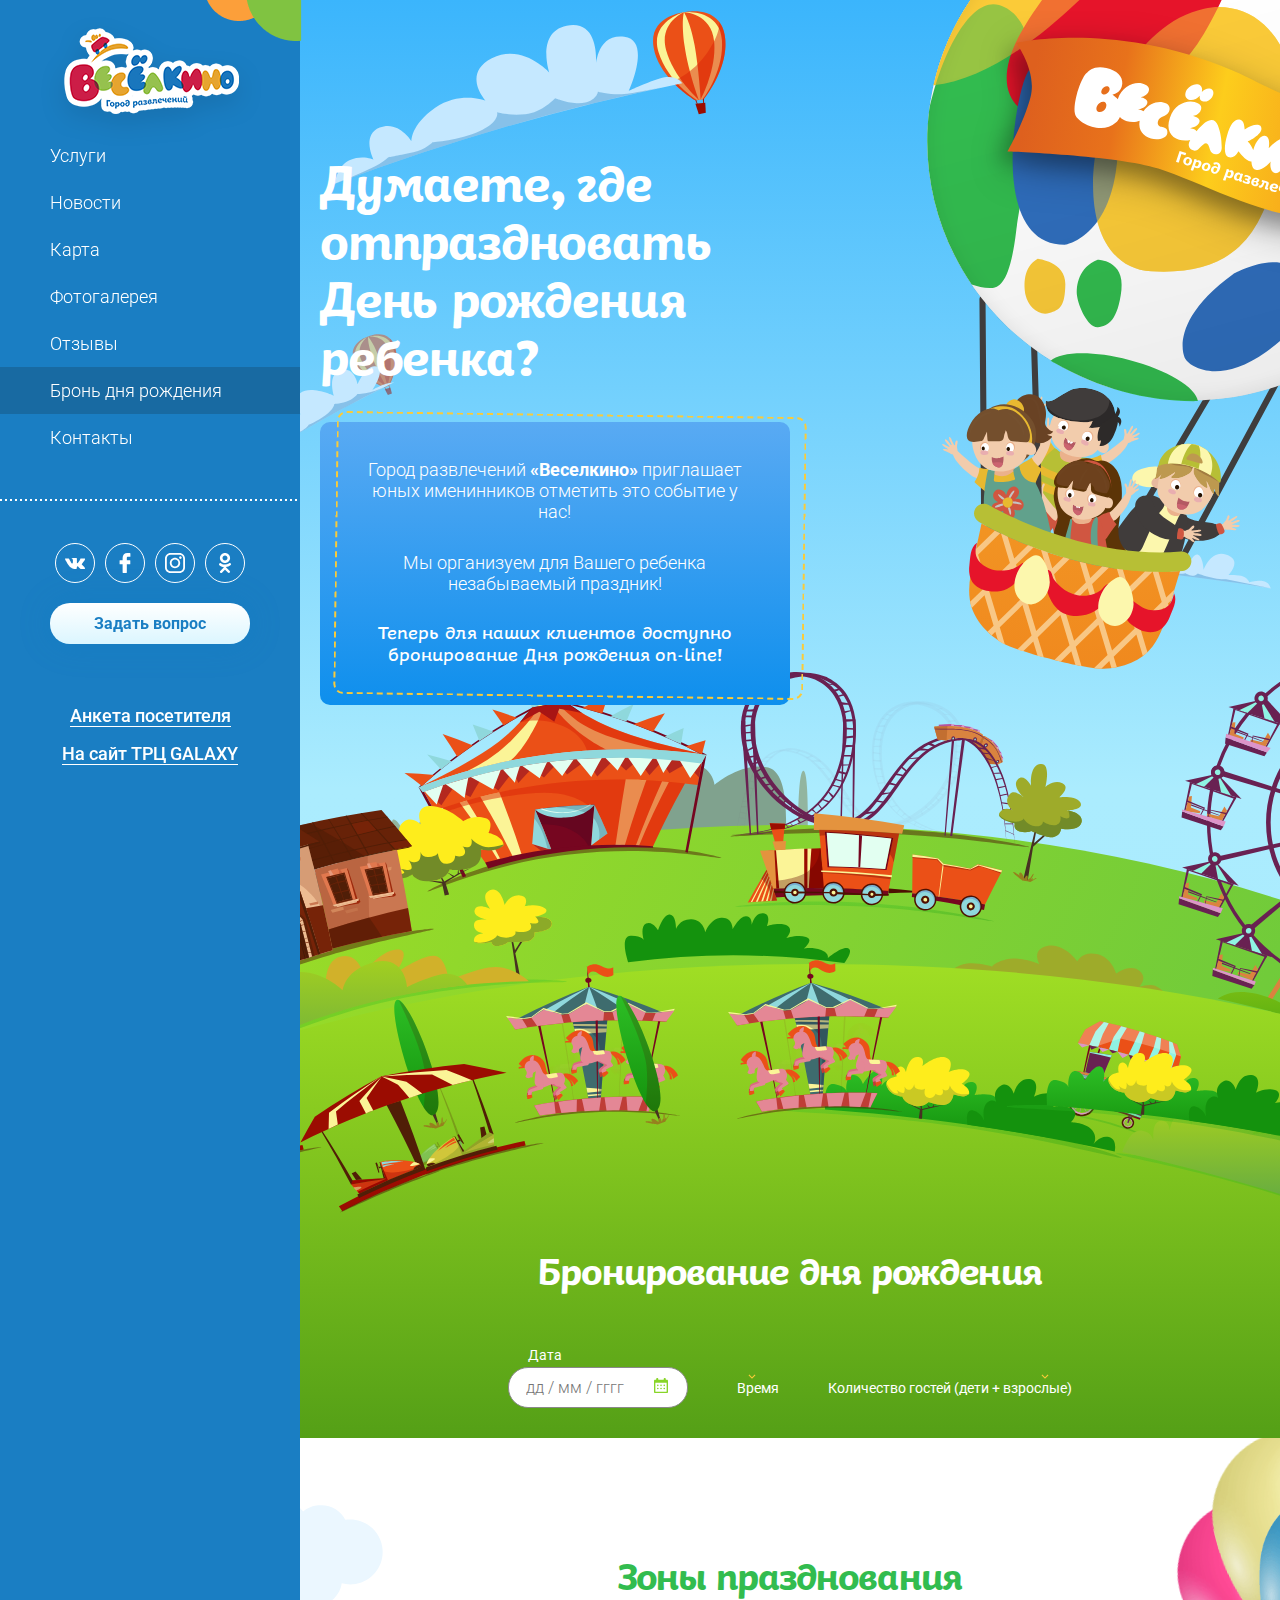
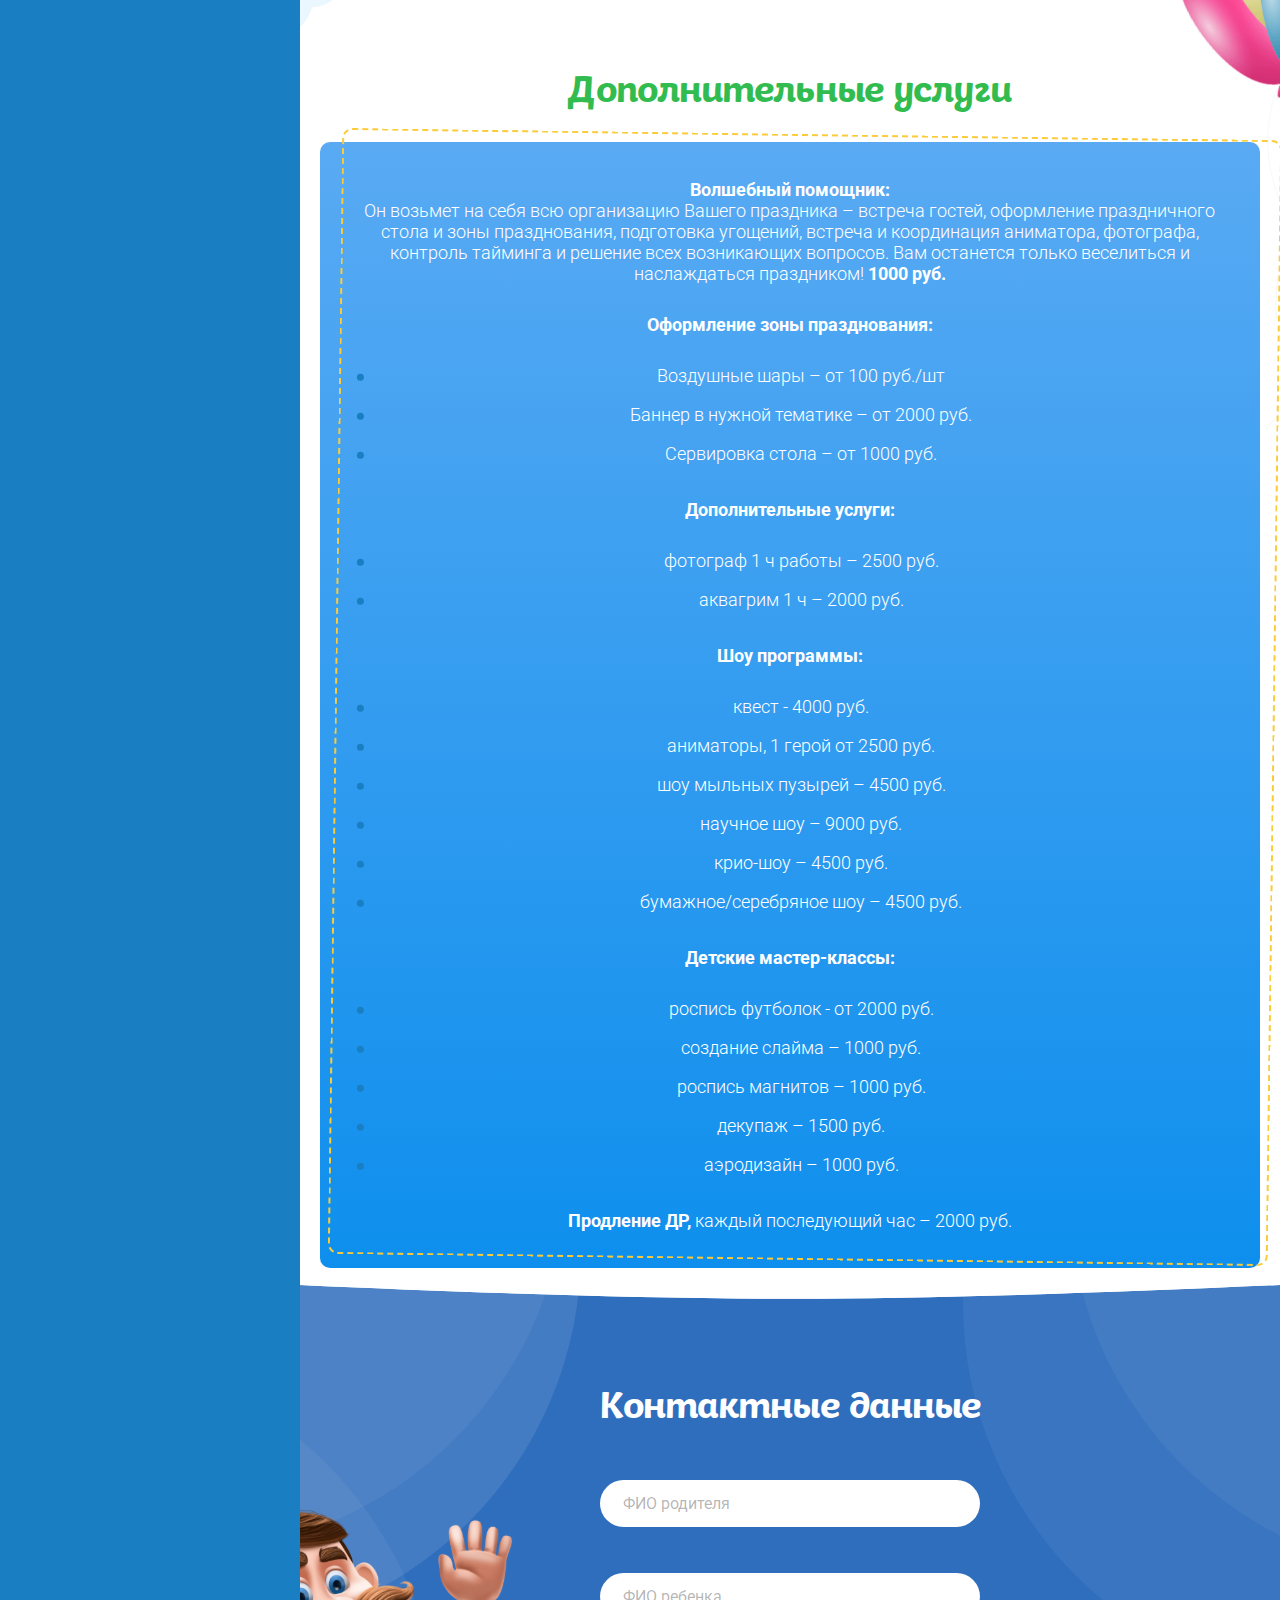
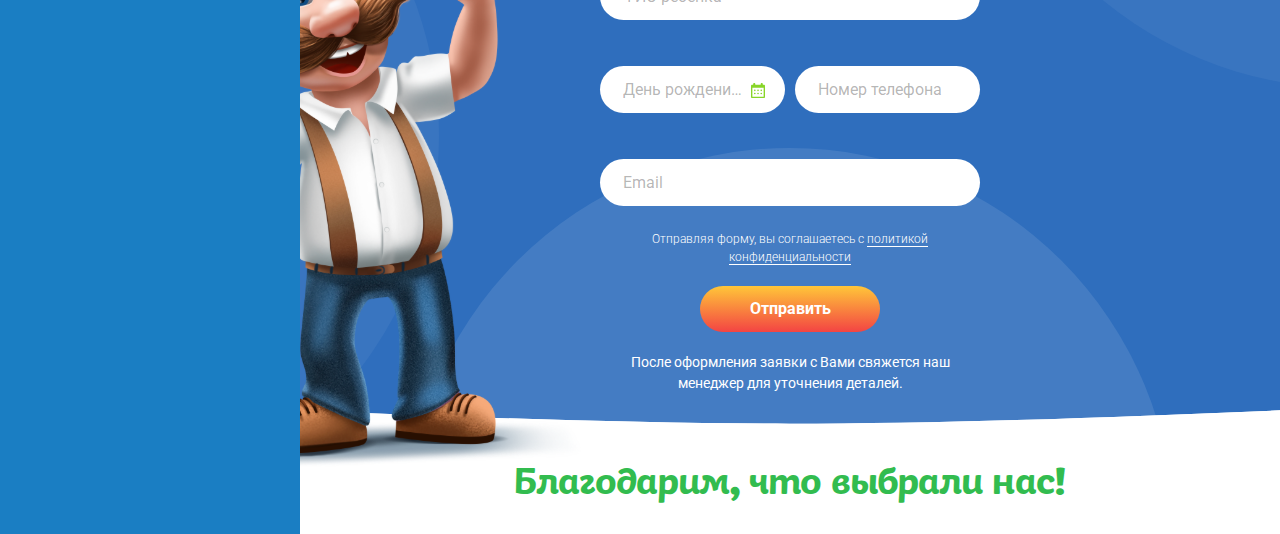
==== commit 54b8fad0: "Added additional services" ====
--- a/index.html
+++ b/index.html
@@ -540,6 +540,73 @@
                                 </div>
                             </div>
                         </section>
+                        <section class="additional">
+                            <div class="reservation-container">
+                                <div class="additional__title title-h2">
+                                    Дополнительные услуги
+                                </div>
+                                <div class="intro-reservation__desc">
+                                    <div class="intro-reservation__desc-border">
+                                        <div class="intro-reservation__desc-inbox">
+                                            <div class="intro-reservation__desc-text">
+                                                <p>
+                                                    <b>Волшебный помощник:</b>
+                                                    <br/>
+                                                    Он возьмет на себя всю организацию Вашего праздника – встреча гостей, оформление праздничного стола и зоны празднования,
+                                                    подготовка угощений, встреча и координация аниматора, фотографа, контроль тайминга и решение всех возникающих вопросов.
+                                                    Вам останется только веселиться и наслаждаться праздником!
+                                                    <b>1000 руб.</b>
+                                                </p>
+                                                <p>
+                                                    <b>Оформление зоны празднования:</b>
+                                                    <br/>
+                                                <ul>
+                                                    <li>Воздушные шары – от 100 руб./шт</li>
+                                                    <li>Баннер в нужной тематике – от 2000 руб.</li>
+                                                    <li>Сервировка стола – от 1000 руб.</li>
+                                                </ul>
+                                                </p>
+                                                <p>
+                                                    <b>Дополнительные услуги:</b>
+                                                    <br/>
+                                                <ul>
+                                                    <li>фотограф 1 ч работы – 2500 руб.</li>
+                                                    <li>аквагрим 1 ч – 2000 руб.</li>
+                                                </ul>
+                                                </p>
+                                                <p>
+                                                    <b>Шоу программы:</b>
+                                                    <br/>
+                                                <ul>
+                                                    <li>квест - 4000 руб.</li>
+                                                    <li>аниматоры, 1 герой  от 2500 руб.</li>
+                                                    <li>шоу мыльных пузырей – 4500 руб.</li>
+                                                    <li>научное шоу – 9000 руб.</li>
+                                                    <li>крио-шоу – 4500 руб.</li>
+                                                    <li>бумажное/серебряное шоу – 4500 руб.</li>
+                                                </ul>
+                                                </p>
+                                                <p>
+                                                    <b>Детские мастер-классы:</b>
+                                                    <br/>
+                                                <ul>
+                                                    <li>роспись футболок - от 2000 руб.</li>
+                                                    <li>создание слайма – 1000 руб.</li>
+                                                    <li>роспись магнитов – 1000 руб.</li>
+                                                    <li>декупаж – 1500 руб.</li>
+                                                    <li>аэродизайн – 1000 руб.</li>
+                                                </ul>
+                                                </p>
+                                                <p>
+                                                    <b>Продление ДР,</b>
+                                                    каждый последующий час – 2000 руб.
+                                                </p>
+                                            </div>
+                                        </div>
+                                    </div>
+                                </div>
+                            </div>
+                        </section>
                         <section class="section-form">
                             <div class="reservation-container">
                                 <div class="contact-form__wrap">
--- a/css/style.css
+++ b/css/style.css
@@ -259,6 +259,7 @@
 }
 
 .reservation-tariff__inner {
+    position: relative;
     padding: 16px;
     padding-bottom: 0;
     display: flex;
@@ -270,23 +271,39 @@
     background-position-y: 46px;
 }
 
-.reservation-tariff__item:nth-child(1) .reservation-tariff__inner {
-    background-position-y: 100px;
-}
-
-.reservation-tariff__item:nth-child(2) .reservation-tariff__inner {
-    background-position-y: 38px;
-}
-
-.reservation-tariff__item:nth-child(3) .reservation-tariff__inner {
-    background-position-y: 95px;
-}
+/*.reservation-tariff__item:nth-child(1) .reservation-tariff__inner {*/
+/*    background-position-y: 100px;*/
+/*}*/
+
+/*.reservation-tariff__item:nth-child(2) .reservation-tariff__inner {*/
+/*    background-position-y: 38px;*/
+/*}*/
+
+/*.reservation-tariff__item:nth-child(3) .reservation-tariff__inner {*/
+/*    background-position-y: 95px;*/
+/*}*/
+.reservation-tariff__image {
+    position: absolute;
+    left: 0;
+    top: 75px;
+    height: 100%;
+    box-sizing: border-box;
+    max-height: 275px;
+
+}
+
+.reservation-tariff__image img {
+    width: 100%;
+    height: 100%;
+}
+
 
 .reservation-tariff__title {
     font-family: "_kiddy", "Trebuchet MS", Arial, sans-serif;
     font-size: 24px;
     color: #2f6ebd;
     font-weight: bold;
+    line-height: 30px;
 }
 
 .reservation-tariff__text span {
@@ -311,11 +328,16 @@
     text-align: center;
     font-weight: bold;
     color: #e6142a;
+    margin-top: 5px;
+}
+
+.reservation-tariff__top {
+    min-height: 330px;
 }
 
 .reservation-tariff__desc {
     flex: 1 0 auto;
-    margin-top: 300px;
+    //margin-top: 300px;
 }
 
 .reservation-tariff__bottom {
@@ -349,8 +371,13 @@
         center top;
     width: 100%;
     min-height: 756px;
-    padding-top: 100px;
+    padding-top: 80px;
     background-color: #fff;
+}
+
+.section-form .reservation-container{
+    padding-top: 20px;
+    padding-bottom: 20px;
 }
 
 .contact-form {
@@ -470,7 +497,7 @@
 }
 
 .contact-form__thanks {
-    margin-top: 75px;
+    margin-top: 50px;
     text-align: center;
     color: #32bc4f;
 }
@@ -543,7 +570,7 @@
 
 .zones__button {
     display: inline-block;
-    max-width: 150px;
+    max-width: 130px;
     position: absolute;
     left: 0;
     right: 0;
@@ -588,6 +615,21 @@
 .zones__slider-item {
     text-decoration: none;
     border: none;
+}
+
+.zones__slider-item span {
+    display: block;
+    width: 100%;
+    height: 330px;
+    background-position: center;
+    background-repeat: no-repeat;
+    background-size: cover;
+    border-radius: 10px;
+}
+
+.additional__title {
+    text-align: center;
+    color: #32bc4f;
 }
 
 .popup {
@@ -730,14 +772,18 @@
     .contact-form::before {
         display: none;
     }
+
+    .contact-form__wrap {
+        padding-top: 100px;
+    }
+
+    .zones__slider-item span {
+        height: 250px;
+    }
 }
 
 @media (max-width: 425px) {
 
-    .reservation__choice label:nth-child(2),
-    .reservation__choice label:last-child {
-        margin-right: 0;
-    }
 
     .reservation-tariff__item {
         max-width: 330px;
@@ -758,6 +804,7 @@
 
     .zones__item {
         width: 100%;
+        max-height: 360px;
     }
 
     .reservation-tariff__item {
@@ -766,16 +813,19 @@
     }
 
     .reservation-tariff__top {
-        min-height: 170px;
-    }
-
-
-    .reservation-tariff__inner {
-        background-image: none !important;
+        min-height: 150px;
+        display: flex;
+        flex-direction: column;
+        align-items: center;
+        justify-content: center;
+    }
+
+    .reservation-tariff__image {
+        display: none;
     }
 
     .reservation-tariff__desc {
-        margin-top: 10px;
+        margin-top: 25px;
         margin-bottom: 10px;
     }
 
@@ -792,11 +842,35 @@
         margin-bottom: 10px;
     }
 
-}
+    .contact-form__wrap {
+        padding-top: 70px;
+    }
+
+    .reservation__choice label {
+        display: block;
+        margin: auto;
+        margin-top: 10px;
+        text-align: center;
+    }
+
+    .reservation__choice label span {
+        margin-left: 0;
+    }
+
+}
+
 
 @media (max-width: 375px) {
+
     .reservation {
         padding-top: 330px;
+    }
+}
+
+@media (max-width: 360px) {
+
+    .contact-form__wrap {
+        padding-top: 40px;
     }
 }
 
@@ -809,11 +883,7 @@
         max-width: 300px;
     }
 
-    .reservation__choice label {
-        margin-right: 0;
-    }
-
-    .contact-form__wrap {
-        padding-top: 70px;
-    }
-}
+    .contact-form__thanks {
+        margin-top: 60px;
+    }
+}
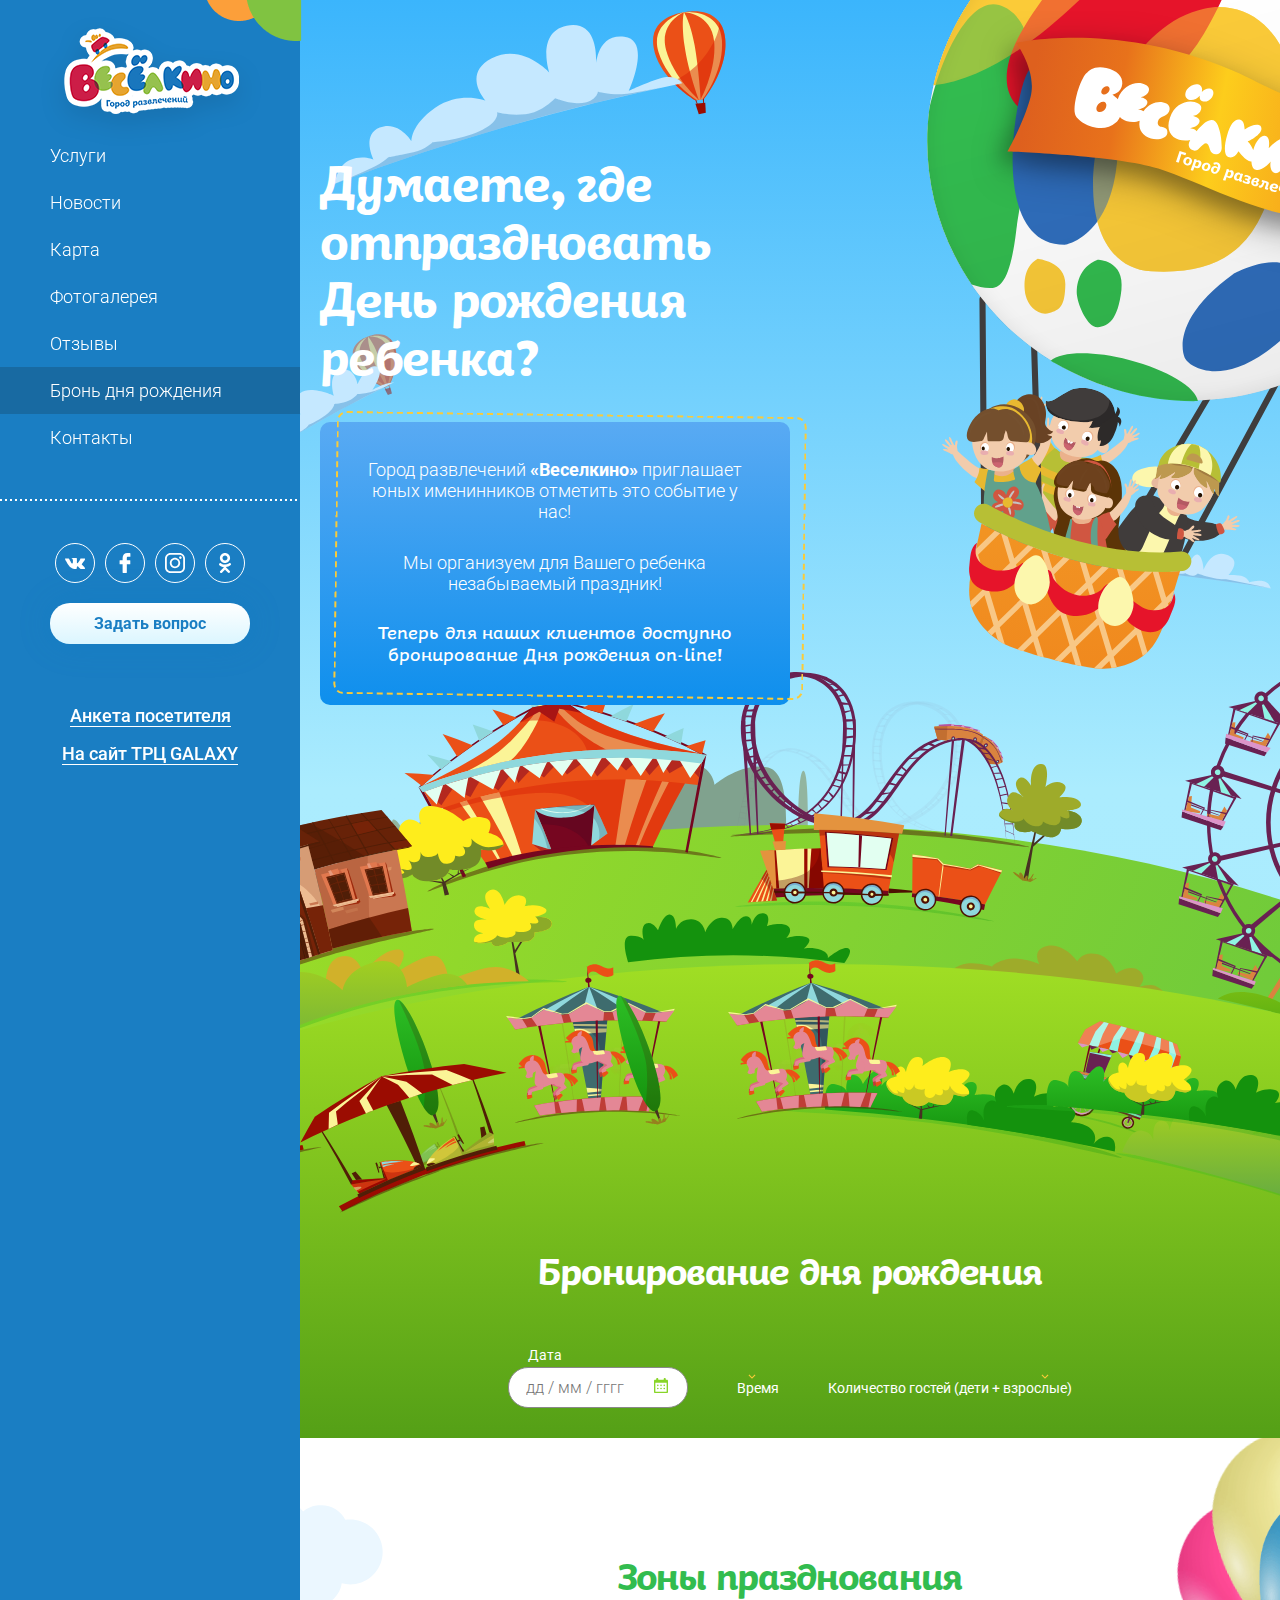
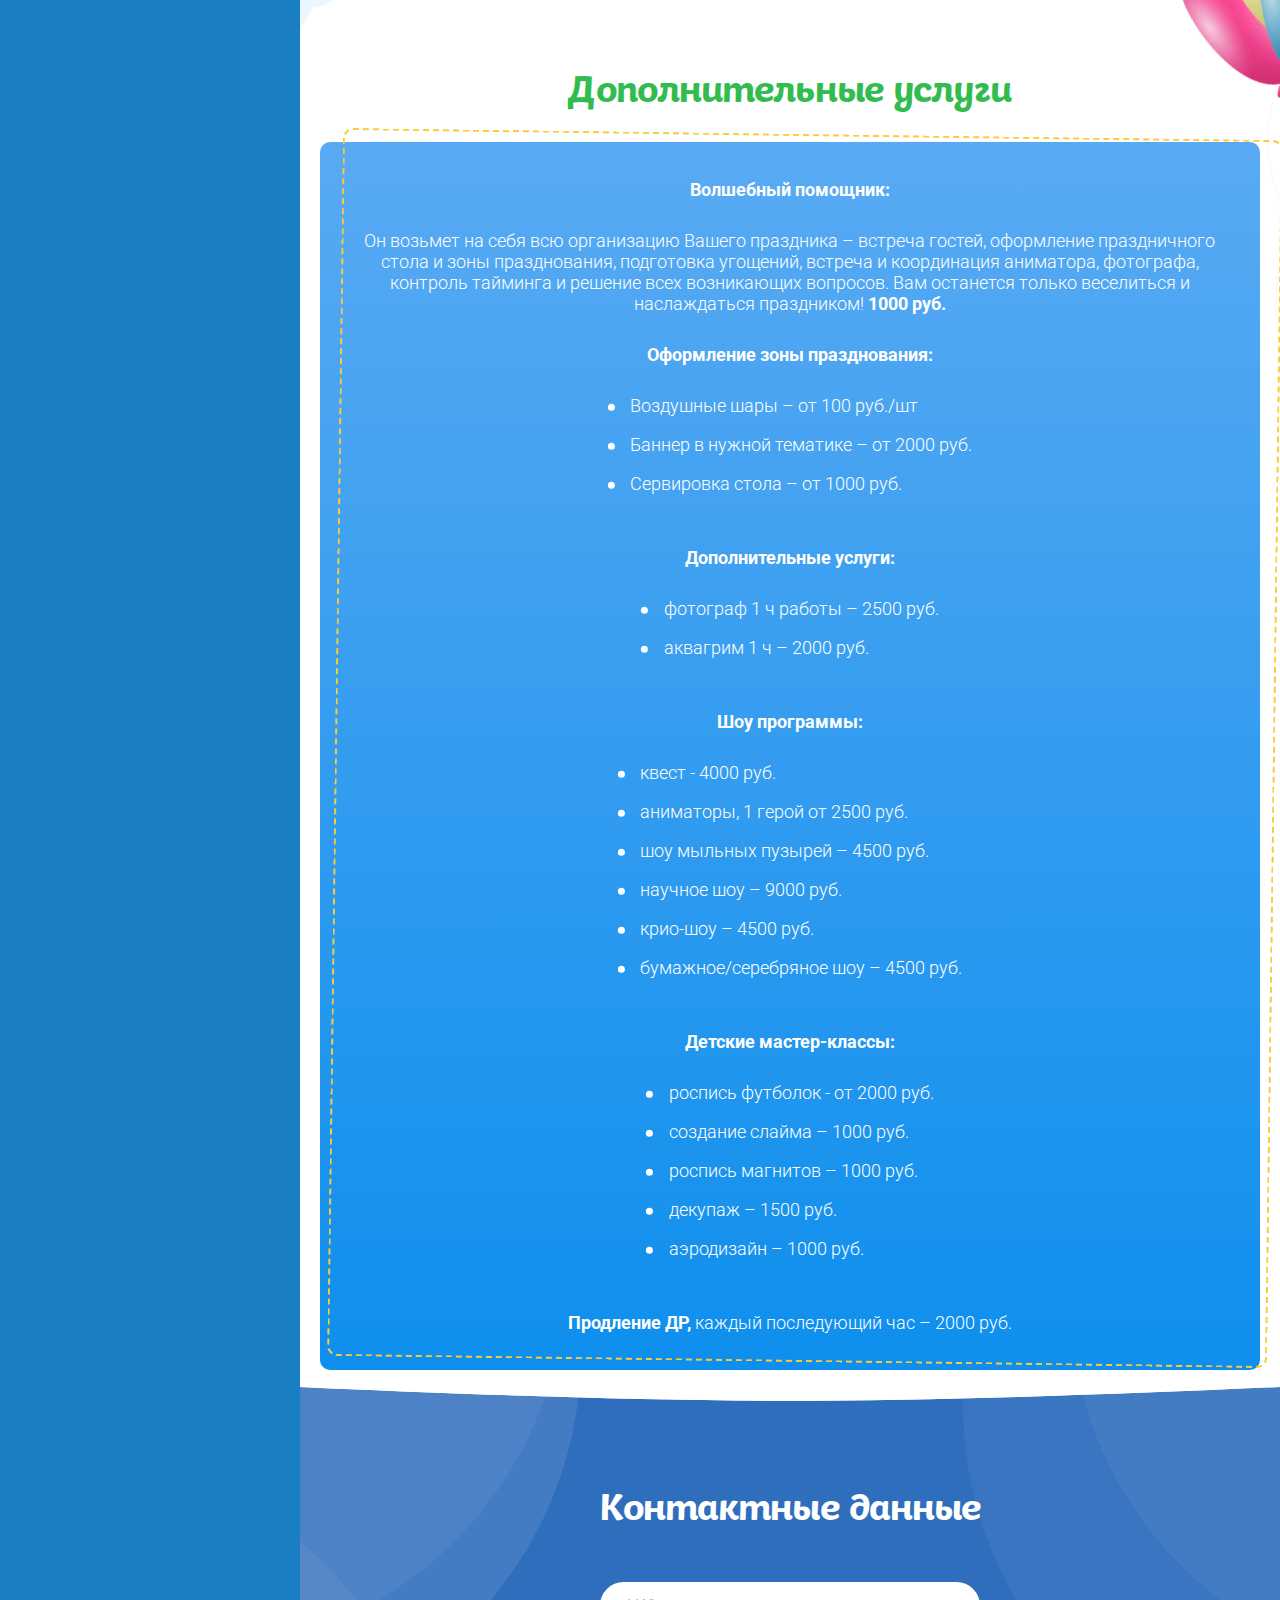
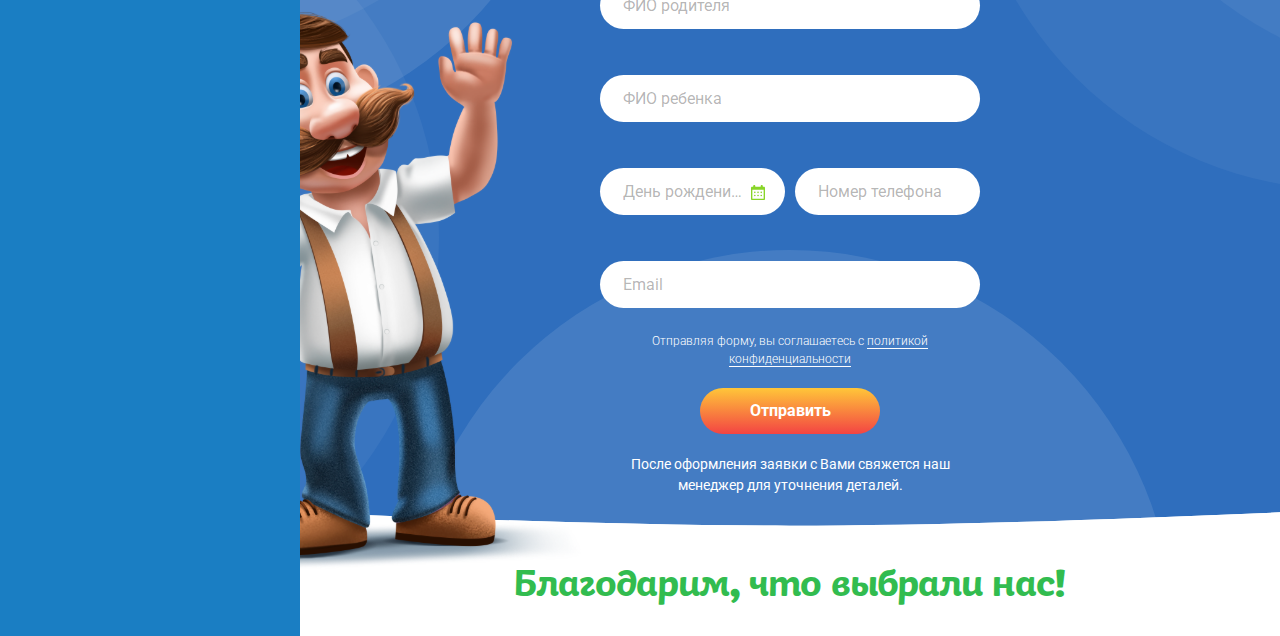
==== commit 9f694264: "Added ul li in intro-reservation desc-text" ====
--- a/index.html
+++ b/index.html
@@ -551,7 +551,8 @@
                                             <div class="intro-reservation__desc-text">
                                                 <p>
                                                     <b>Волшебный помощник:</b>
-                                                    <br/>
+                                                </p>
+                                                <p>
                                                     Он возьмет на себя всю организацию Вашего праздника – встреча гостей, оформление праздничного стола и зоны празднования,
                                                     подготовка угощений, встреча и координация аниматора, фотографа, контроль тайминга и решение всех возникающих вопросов.
                                                     Вам останется только веселиться и наслаждаться праздником!
@@ -559,24 +560,24 @@
                                                 </p>
                                                 <p>
                                                     <b>Оформление зоны празднования:</b>
-                                                    <br/>
+                                                </p>
                                                 <ul>
                                                     <li>Воздушные шары – от 100 руб./шт</li>
                                                     <li>Баннер в нужной тематике – от 2000 руб.</li>
                                                     <li>Сервировка стола – от 1000 руб.</li>
                                                 </ul>
-                                                </p>
+
                                                 <p>
                                                     <b>Дополнительные услуги:</b>
-                                                    <br/>
+                                                </p>
                                                 <ul>
                                                     <li>фотограф 1 ч работы – 2500 руб.</li>
                                                     <li>аквагрим 1 ч – 2000 руб.</li>
                                                 </ul>
-                                                </p>
+
                                                 <p>
                                                     <b>Шоу программы:</b>
-                                                    <br/>
+                                                </p>
                                                 <ul>
                                                     <li>квест - 4000 руб.</li>
                                                     <li>аниматоры, 1 герой  от 2500 руб.</li>
@@ -585,10 +586,9 @@
                                                     <li>крио-шоу – 4500 руб.</li>
                                                     <li>бумажное/серебряное шоу – 4500 руб.</li>
                                                 </ul>
-                                                </p>
+
                                                 <p>
                                                     <b>Детские мастер-классы:</b>
-                                                    <br/>
                                                 <ul>
                                                     <li>роспись футболок - от 2000 руб.</li>
                                                     <li>создание слайма – 1000 руб.</li>
@@ -596,7 +596,6 @@
                                                     <li>декупаж – 1500 руб.</li>
                                                     <li>аэродизайн – 1000 руб.</li>
                                                 </ul>
-                                                </p>
                                                 <p>
                                                     <b>Продление ДР,</b>
                                                     каждый последующий час – 2000 руб.
--- a/css/style.css
+++ b/css/style.css
@@ -149,6 +149,18 @@
 .intro-reservation__desc-text p:last-child {
     margin-bottom: 0;
 }
+.intro-reservation__desc-text ul {
+    display: inline-table;
+}
+.intro-reservation__desc-text ul li {
+    display: block;
+    text-align: left;
+}
+
+.intro-reservation__desc-text ul li::before {
+    background-color: #fff;
+}
+
 
 .intro-reservation__desc-bold {
     margin-top: 30px;
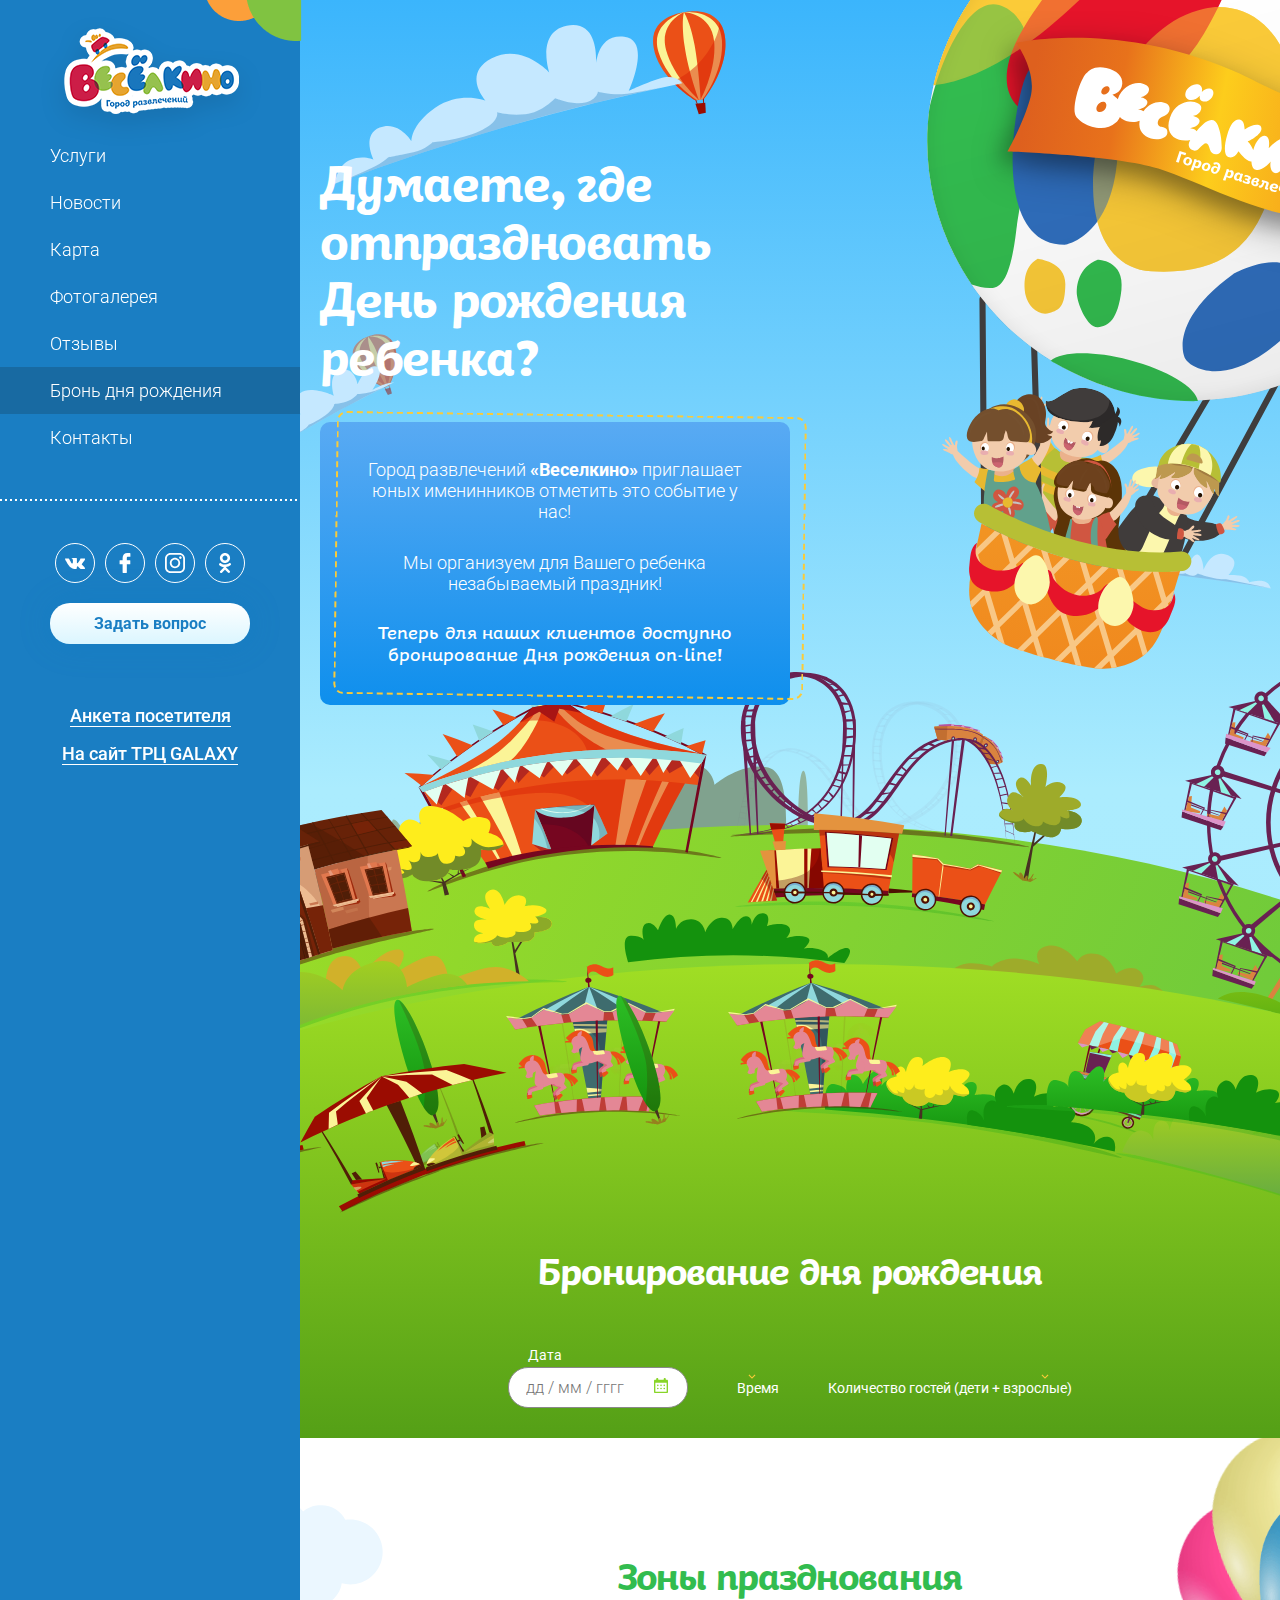
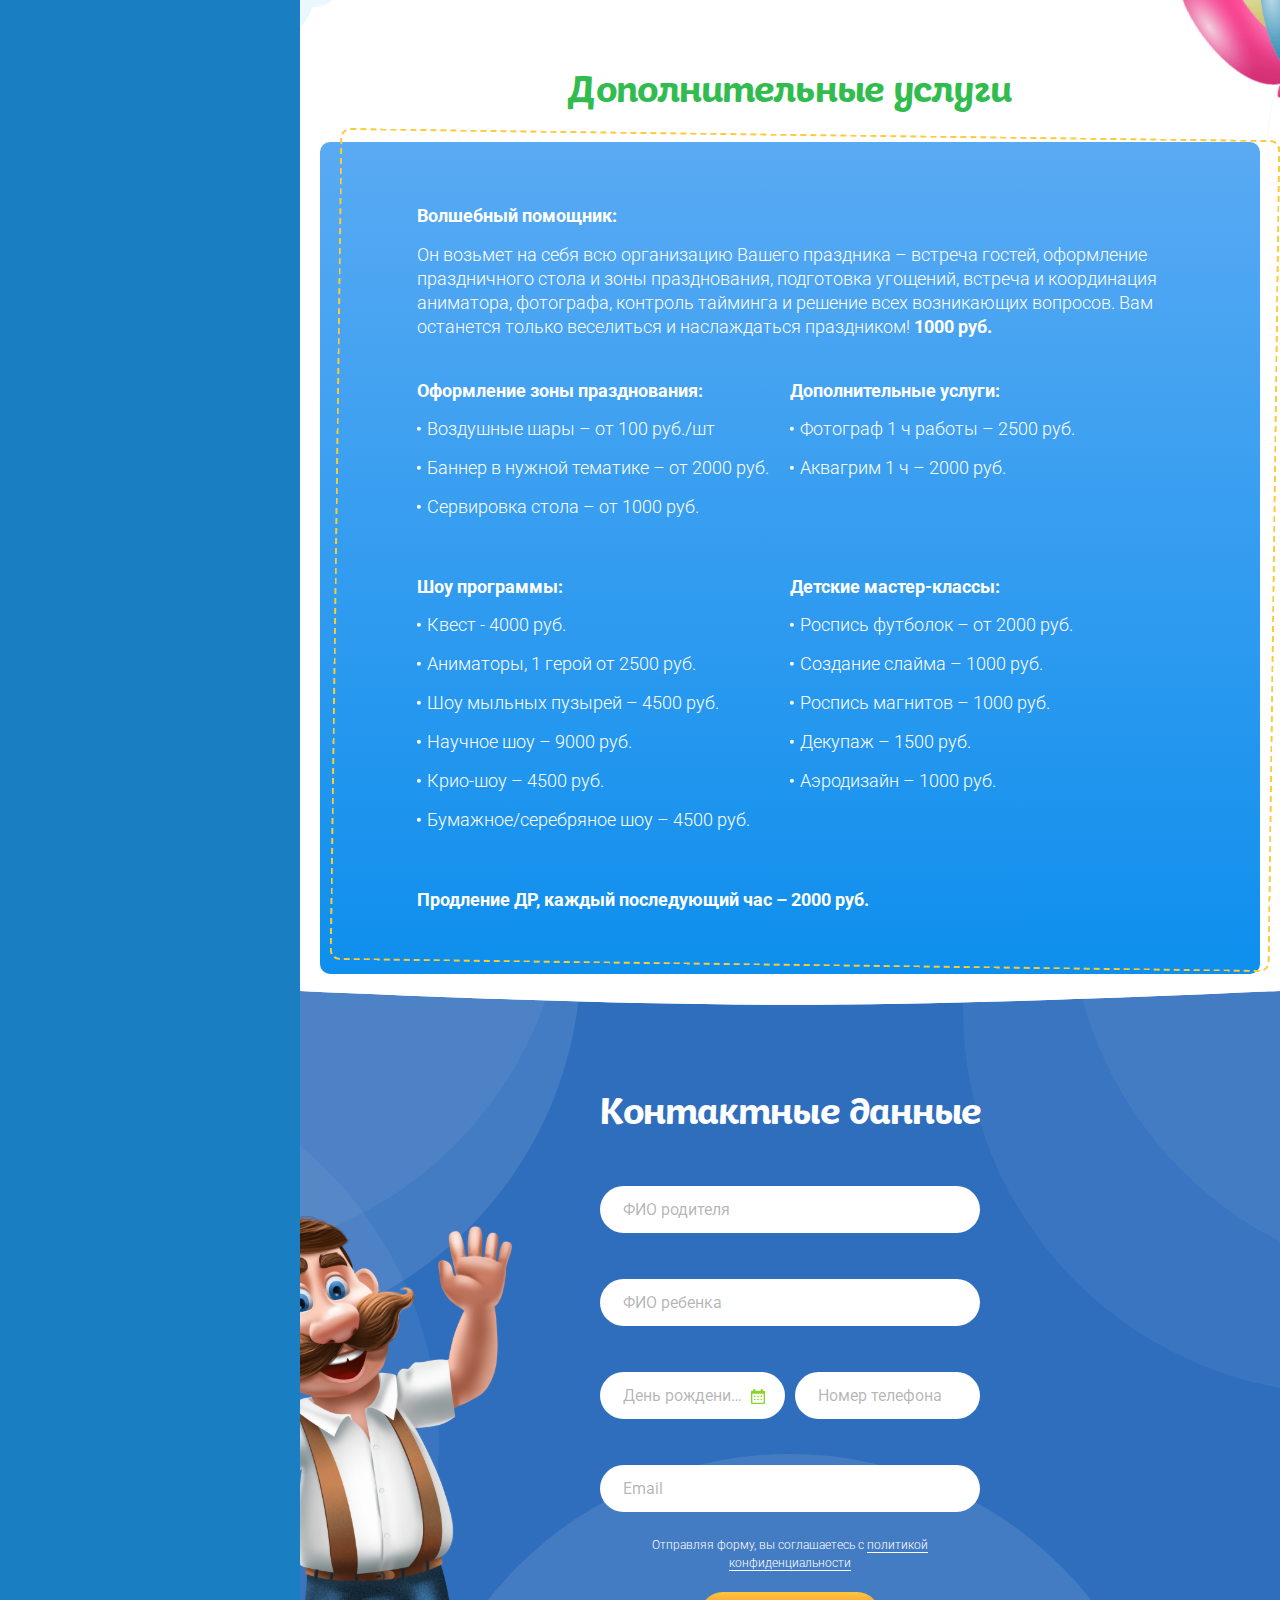
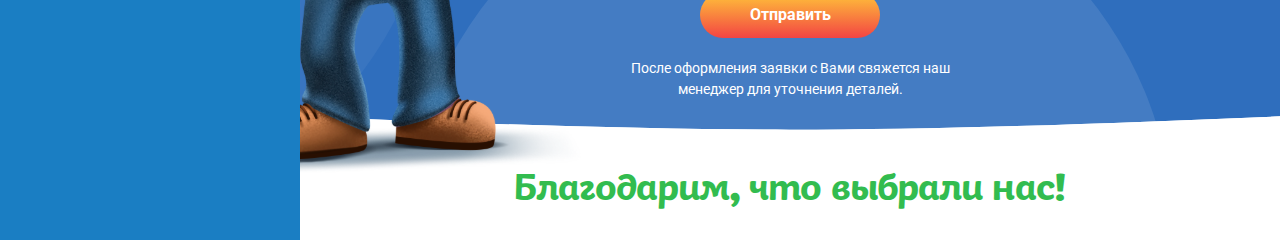
==== commit b23f7462: "Added additional" ====
--- a/index.html
+++ b/index.html
@@ -549,57 +549,68 @@
                                     <div class="intro-reservation__desc-border">
                                         <div class="intro-reservation__desc-inbox">
                                             <div class="intro-reservation__desc-text">
-                                                <p>
-                                                    <b>Волшебный помощник:</b>
-                                                </p>
-                                                <p>
-                                                    Он возьмет на себя всю организацию Вашего праздника – встреча гостей, оформление праздничного стола и зоны празднования,
-                                                    подготовка угощений, встреча и координация аниматора, фотографа, контроль тайминга и решение всех возникающих вопросов.
-                                                    Вам останется только веселиться и наслаждаться праздником!
-                                                    <b>1000 руб.</b>
-                                                </p>
-                                                <p>
-                                                    <b>Оформление зоны празднования:</b>
-                                                </p>
-                                                <ul>
-                                                    <li>Воздушные шары – от 100 руб./шт</li>
-                                                    <li>Баннер в нужной тематике – от 2000 руб.</li>
-                                                    <li>Сервировка стола – от 1000 руб.</li>
-                                                </ul>
-
-                                                <p>
-                                                    <b>Дополнительные услуги:</b>
-                                                </p>
-                                                <ul>
-                                                    <li>фотограф 1 ч работы – 2500 руб.</li>
-                                                    <li>аквагрим 1 ч – 2000 руб.</li>
-                                                </ul>
-
-                                                <p>
-                                                    <b>Шоу программы:</b>
-                                                </p>
-                                                <ul>
-                                                    <li>квест - 4000 руб.</li>
-                                                    <li>аниматоры, 1 герой  от 2500 руб.</li>
-                                                    <li>шоу мыльных пузырей – 4500 руб.</li>
-                                                    <li>научное шоу – 9000 руб.</li>
-                                                    <li>крио-шоу – 4500 руб.</li>
-                                                    <li>бумажное/серебряное шоу – 4500 руб.</li>
-                                                </ul>
-
-                                                <p>
-                                                    <b>Детские мастер-классы:</b>
-                                                <ul>
-                                                    <li>роспись футболок - от 2000 руб.</li>
-                                                    <li>создание слайма – 1000 руб.</li>
-                                                    <li>роспись магнитов – 1000 руб.</li>
-                                                    <li>декупаж – 1500 руб.</li>
-                                                    <li>аэродизайн – 1000 руб.</li>
-                                                </ul>
-                                                <p>
-                                                    <b>Продление ДР,</b>
-                                                    каждый последующий час – 2000 руб.
-                                                </p>
+                                                <div class="intro-reservation__desc-inner">
+                                                    <p>
+                                                        <b>Волшебный помощник:</b>
+                                                    </p>
+                                                    <p>
+                                                        Он возьмет на себя всю организацию Вашего праздника – встреча гостей, оформление праздничного стола и зоны празднования,
+                                                        подготовка угощений, встреча и координация аниматора, фотографа, контроль тайминга и решение всех возникающих вопросов.
+                                                        Вам останется только веселиться и наслаждаться праздником!
+                                                        <b>1000 руб.</b>
+                                                    </p>
+                                                    <div class="intro-reservation__desc-half">
+                                                        <div>
+                                                            <p>
+                                                                <b>Оформление зоны празднования:</b>
+                                                            </p>
+                                                            <ul>
+                                                                <li>Воздушные шары – от 100 руб./шт</li>
+                                                                <li>Баннер в нужной тематике – от 2000 руб.</li>
+                                                                <li>Сервировка стола – от 1000 руб.</li>
+                                                            </ul>
+                                                        </div>
+                                                        <div>
+                                                          <p>
+                                                              <b>Дополнительные услуги:</b>
+                                                          </p>
+                                                          <ul>
+                                                              <li>Фотограф 1 ч работы – 2500 руб.</li>
+                                                              <li>Аквагрим 1 ч – 2000 руб.</li>
+                                                          </ul>
+                                                        </div>
+                                                    </div>
+                                                    <div class="intro-reservation__desc-half">
+                                                        <div>
+                                                            <p>
+                                                                <b>Шоу программы:</b>
+                                                            </p>
+                                                            <ul>
+                                                                <li>Квест - 4000 руб.</li>
+                                                                <li>Аниматоры, 1 герой  от 2500 руб.</li>
+                                                                <li>Шоу мыльных пузырей – 4500 руб.</li>
+                                                                <li>Научное шоу – 9000 руб.</li>
+                                                                <li>Крио-шоу – 4500 руб.</li>
+                                                                <li>Бумажное/серебряное шоу – 4500 руб.</li>
+                                                            </ul>
+                                                        </div>
+                                                        <div>
+                                                            <p>
+                                                                <b>Детские мастер-классы:</b>
+                                                            </p>
+                                                            <ul>
+                                                                <li>Роспись футболок – от 2000 руб.</li>
+                                                                <li>Создание слайма – 1000 руб.</li>
+                                                                <li>Роспись магнитов – 1000 руб.</li>
+                                                                <li>Декупаж – 1500 руб.</li>
+                                                                <li>Аэродизайн – 1000 руб.</li>
+                                                            </ul>
+                                                        </div>
+                                                    </div>
+                                                    <p>
+                                                        <b>Продление ДР, каждый последующий час – 2000 руб.</b>
+                                                    </p>
+                                                </div>
                                             </div>
                                         </div>
                                     </div>
--- a/css/style.css
+++ b/css/style.css
@@ -155,10 +155,35 @@
 .intro-reservation__desc-text ul li {
     display: block;
     text-align: left;
+    padding-left: 10px;
 }
 
 .intro-reservation__desc-text ul li::before {
     background-color: #fff;
+    width: 4px;
+    height: 4px;
+}
+
+.intro-reservation__desc-inner {
+    padding: 25px 60px;
+    box-sizing: border-box;
+    text-align: left;
+}
+
+.intro-reservation__desc-inner p {
+    line-height: 24px;
+    margin-bottom: 15px;
+}
+
+.intro-reservation__desc-half {
+    display: flex;
+    margin-top: 40px;
+    margin-bottom: 40px;
+}
+
+.intro-reservation__desc-half div {
+    width: 50%;
+    padding-right: 20px;
 }
 
 
@@ -775,6 +800,22 @@
     .intro-reservation__balloon::before {
         display: none;
     }
+    .intro-reservation__desc-inner {
+        padding: 0;
+    }
+
+    .intro-reservation__desc-half {
+        margin: 30px 0;
+        display: block;
+    }
+    .intro-reservation__desc-half div {
+        width: 100%;
+    }
+
+
+    .additional .intro-reservation__desc-border {
+        border: transparent;
+    }
 
     .reservation-tariff__list {
         margin-left: -20px;
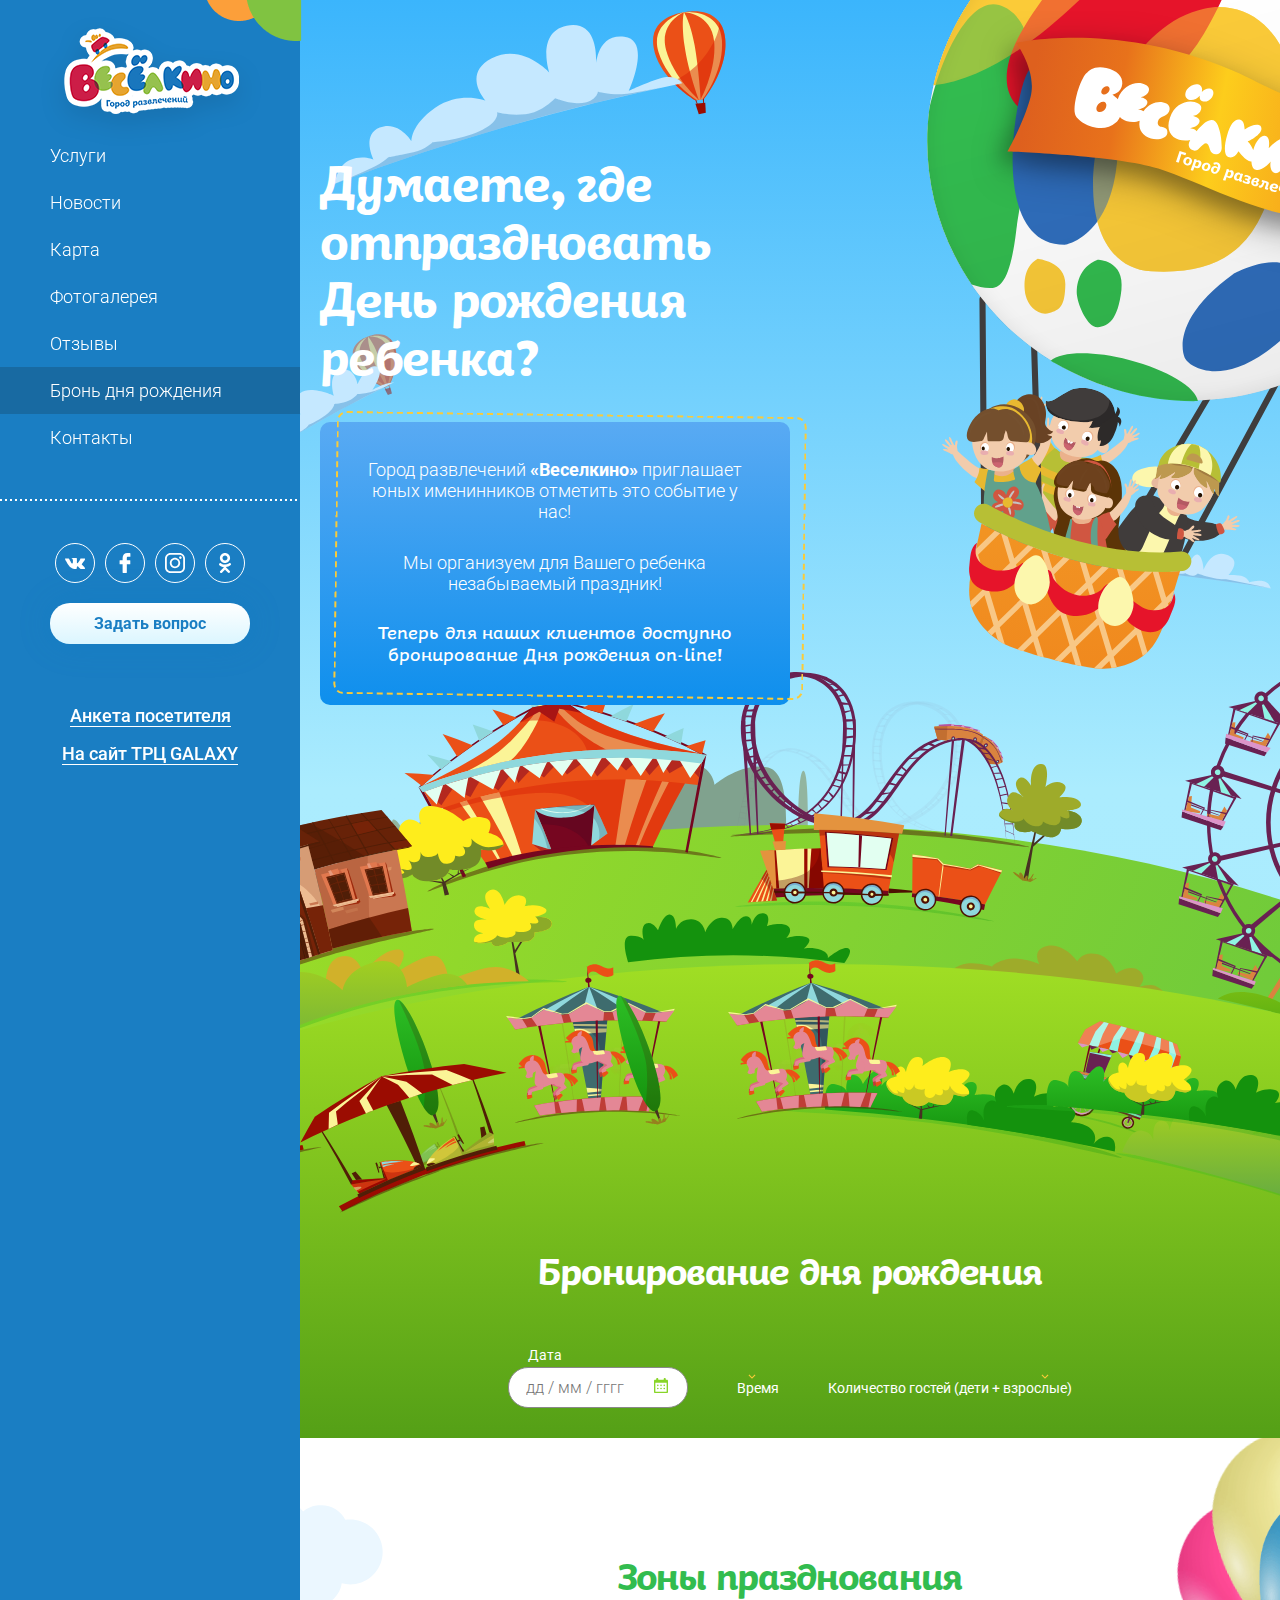
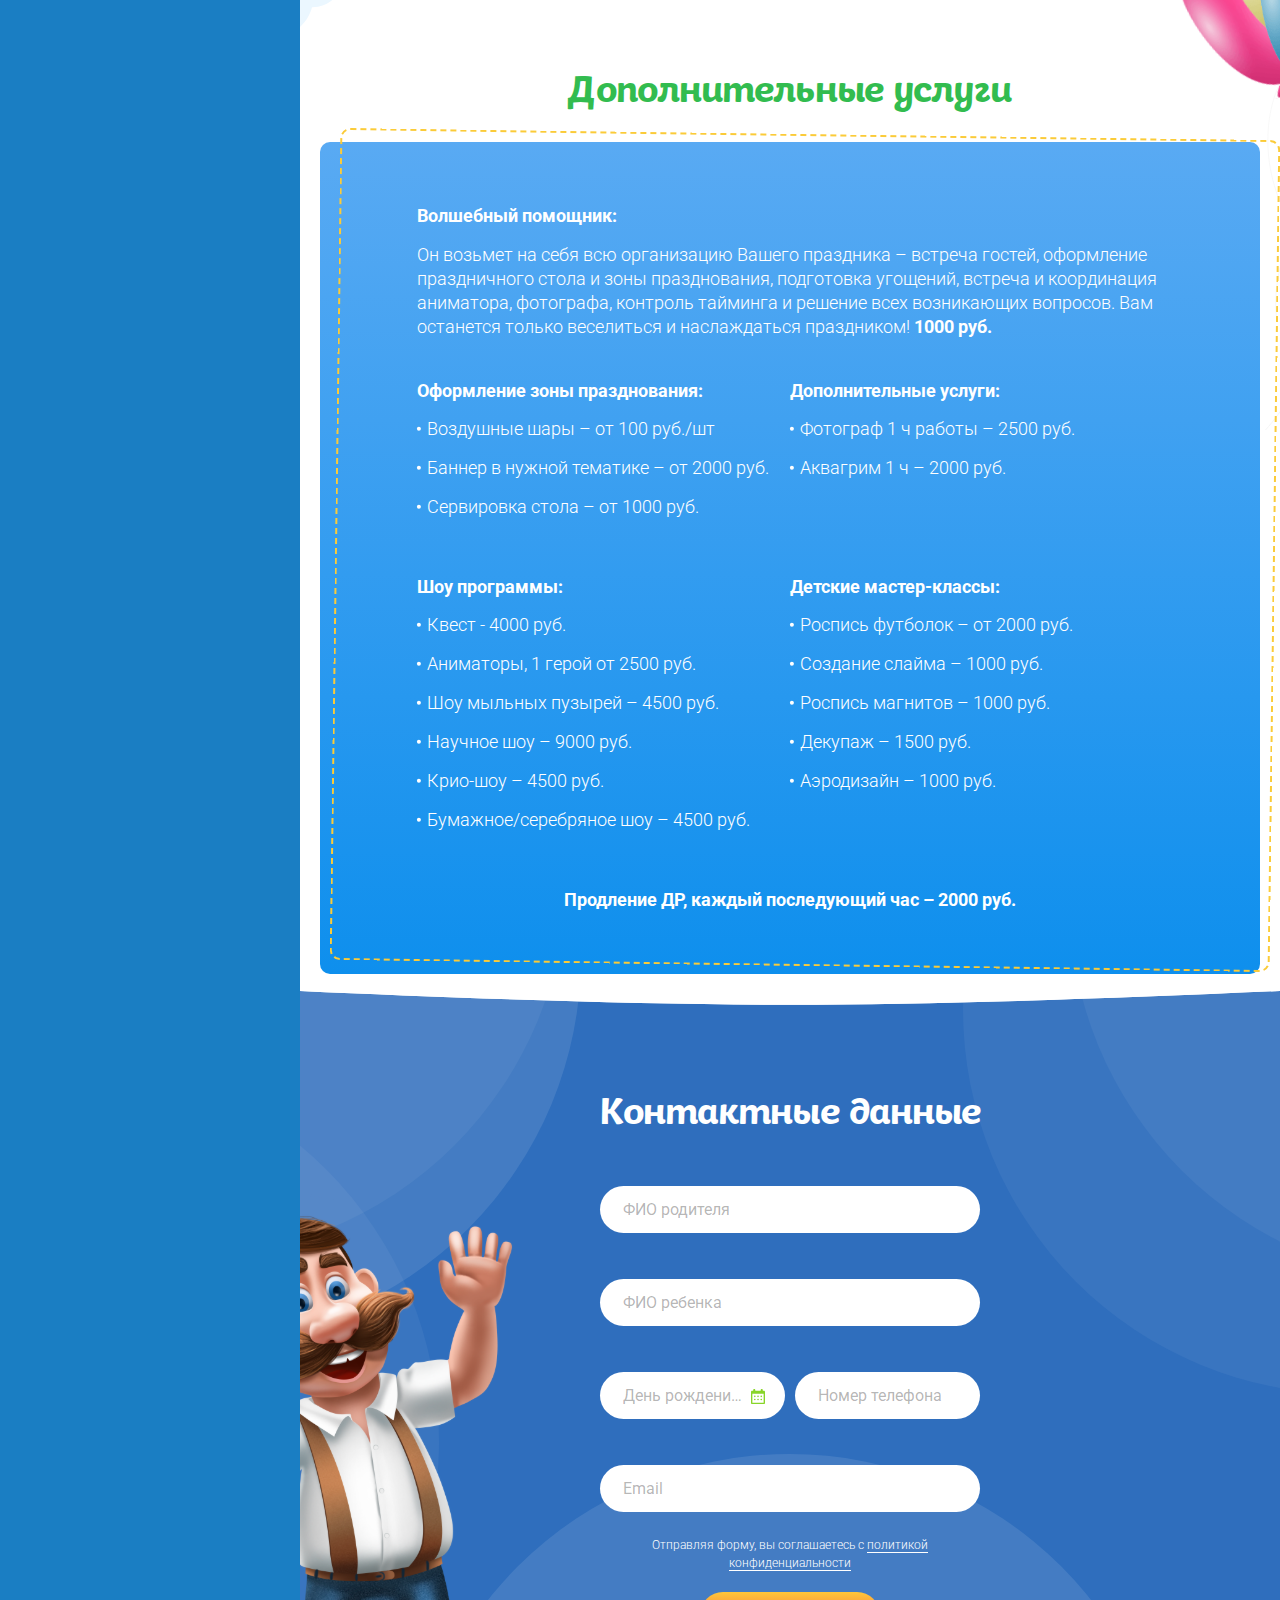
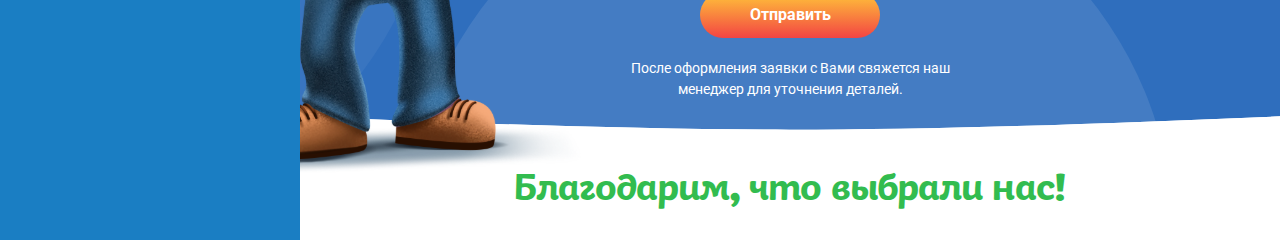
==== commit 1e16dc26: "Added additional services" ====
--- a/index.html
+++ b/index.html
@@ -607,9 +607,11 @@
                                                             </ul>
                                                         </div>
                                                     </div>
-                                                    <p>
-                                                        <b>Продление ДР, каждый последующий час – 2000 руб.</b>
-                                                    </p>
+                                                    <div class="additional-center">
+                                                        <p>
+                                                            <b>Продление ДР, каждый последующий час – 2000 руб.</b>
+                                                        </p>
+                                                    </div>
                                                 </div>
                                             </div>
                                         </div>
--- a/css/style.css
+++ b/css/style.css
@@ -85,7 +85,8 @@
 }
 
 .intro-reservation__carousel {
-    background: url("../images/reservation/intro/carousel.svg") no-repeat center center;
+    background: url("../images/reservation/intro/carousel.svg") no-repeat center
+        center;
     width: 1389px;
     height: 281px;
     left: 0;
@@ -185,7 +186,6 @@
     width: 50%;
     padding-right: 20px;
 }
-
 
 .intro-reservation__desc-bold {
     margin-top: 30px;
@@ -326,14 +326,12 @@
     height: 100%;
     box-sizing: border-box;
     max-height: 275px;
-
 }
 
 .reservation-tariff__image img {
     width: 100%;
     height: 100%;
 }
-
 
 .reservation-tariff__title {
     font-family: "_kiddy", "Trebuchet MS", Arial, sans-serif;
@@ -388,6 +386,10 @@
     border: none;
 }
 
+.additional-center {
+    text-align: center;
+}
+
 .reservation-tariff__button {
     display: block;
     margin: 25px 0;
@@ -412,7 +414,7 @@
     background-color: #fff;
 }
 
-.section-form .reservation-container{
+.section-form .reservation-container {
     padding-top: 20px;
     padding-bottom: 20px;
 }
@@ -767,7 +769,6 @@
 }
 
 @media (max-width: 768px) {
-
     .reservation {
         padding-top: 415px;
     }
@@ -812,7 +813,6 @@
         width: 100%;
     }
 
-
     .additional .intro-reservation__desc-border {
         border: transparent;
     }
@@ -836,8 +836,6 @@
 }
 
 @media (max-width: 425px) {
-
-
     .reservation-tariff__item {
         max-width: 330px;
     }
@@ -909,19 +907,15 @@
     .reservation__choice label span {
         margin-left: 0;
     }
-
-}
-
+}
 
 @media (max-width: 375px) {
-
     .reservation {
         padding-top: 330px;
     }
 }
 
 @media (max-width: 360px) {
-
     .contact-form__wrap {
         padding-top: 40px;
     }
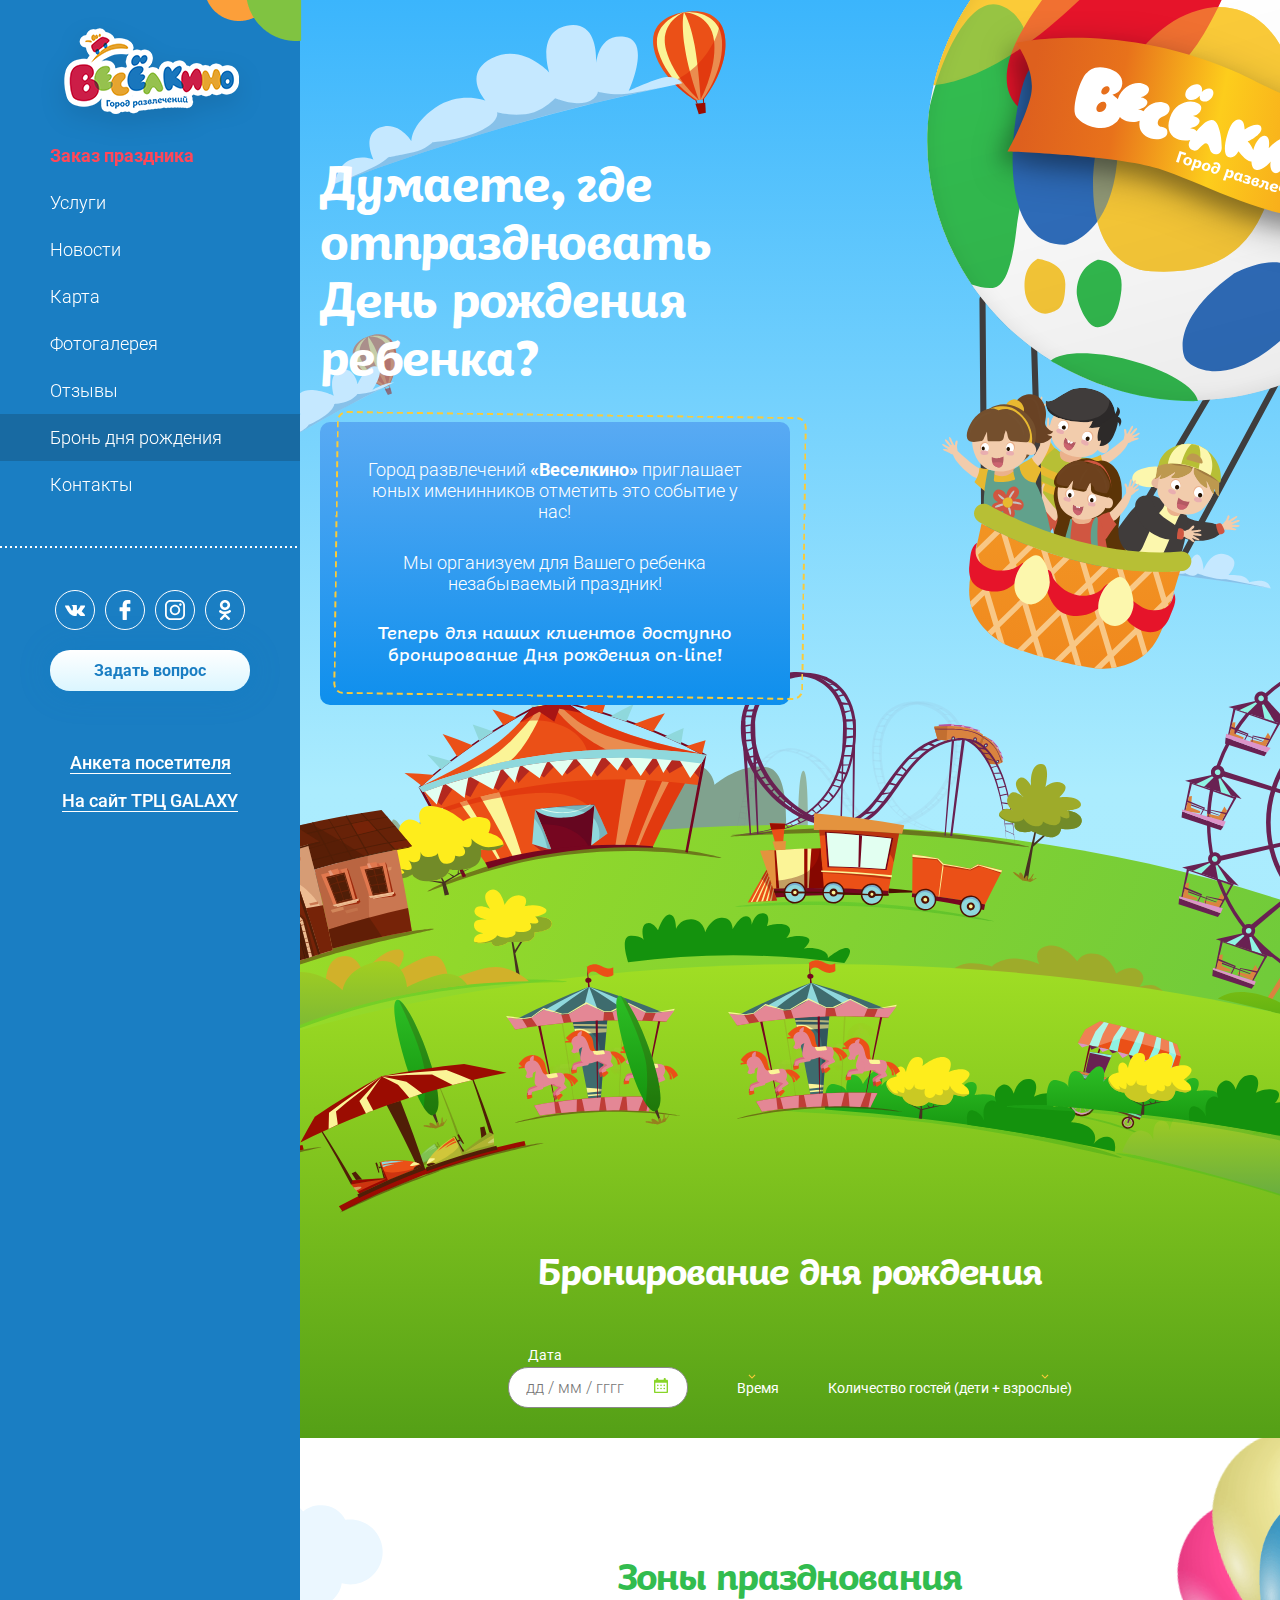
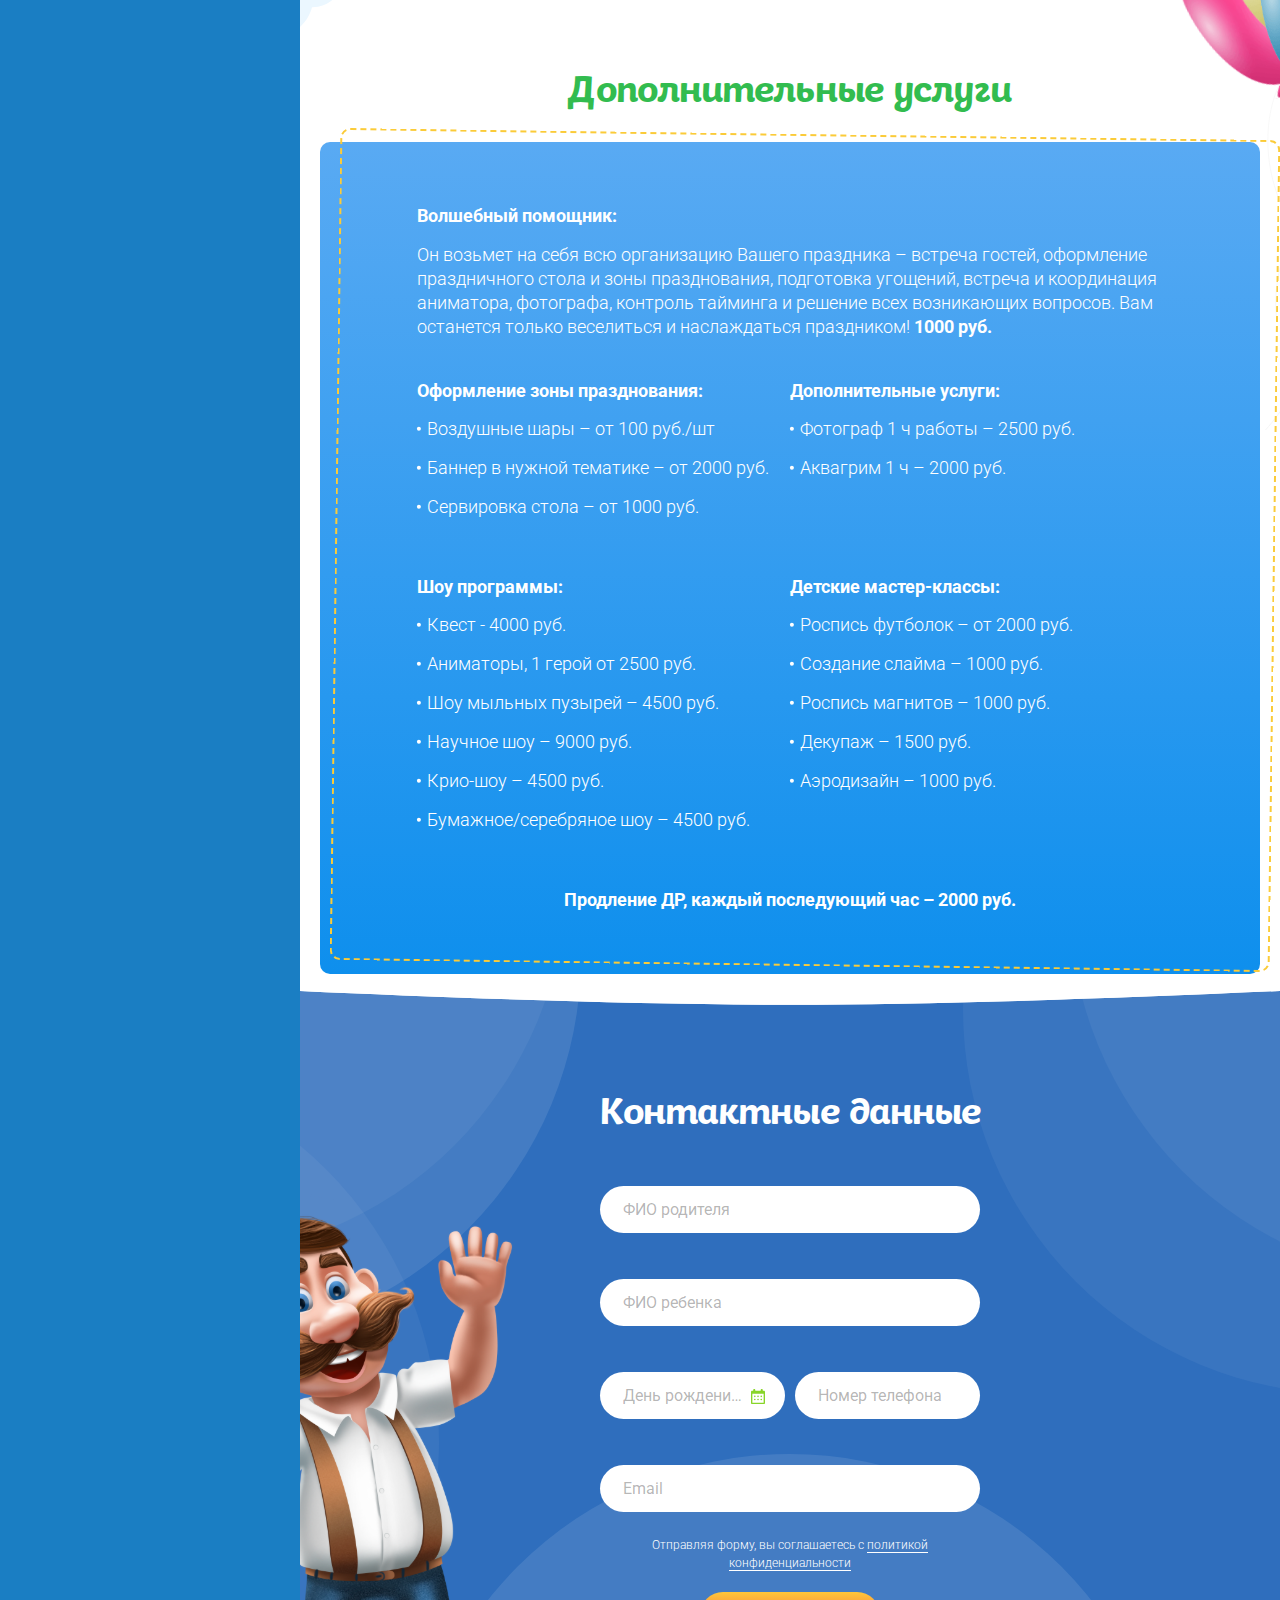
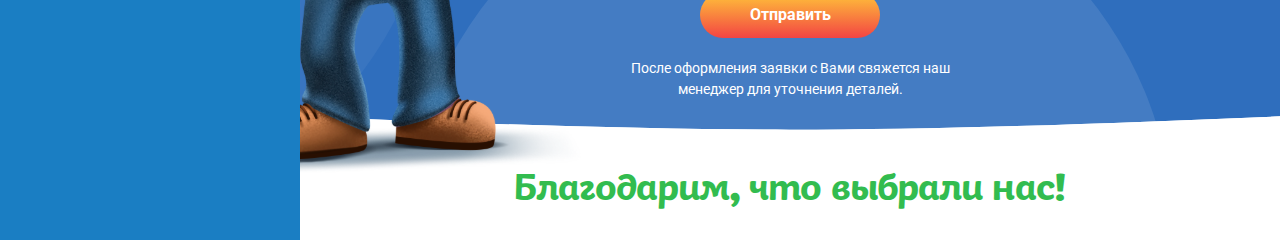
==== commit eca75e74: "Added new menu item" ====
--- a/index.html
+++ b/index.html
@@ -273,6 +273,10 @@
                                         class="nav nav_large nav_white nav_out-block"
                                     >
                                         <div class="nav__list">
+                                            <div class="nav__item">
+                                                <a href="/bronirovanie/" class="nav__link-red nav__link">Заказ праздника</a>
+                                            </div>
+
                                             <div class="nav__item">
                                                 <a
                                                     js-scroll-item
--- a/css/style.css
+++ b/css/style.css
@@ -666,6 +666,10 @@
     border-radius: 10px;
 }
 
+.zones__inactive {
+    opacity: .2;
+}
+
 .additional__title {
     text-align: center;
     color: #32bc4f;
@@ -835,6 +839,11 @@
     }
 }
 
+.body .nav__link-red {
+    color: #ff485a;
+    font-weight: bold;
+}
+
 @media (max-width: 425px) {
     .reservation-tariff__item {
         max-width: 330px;
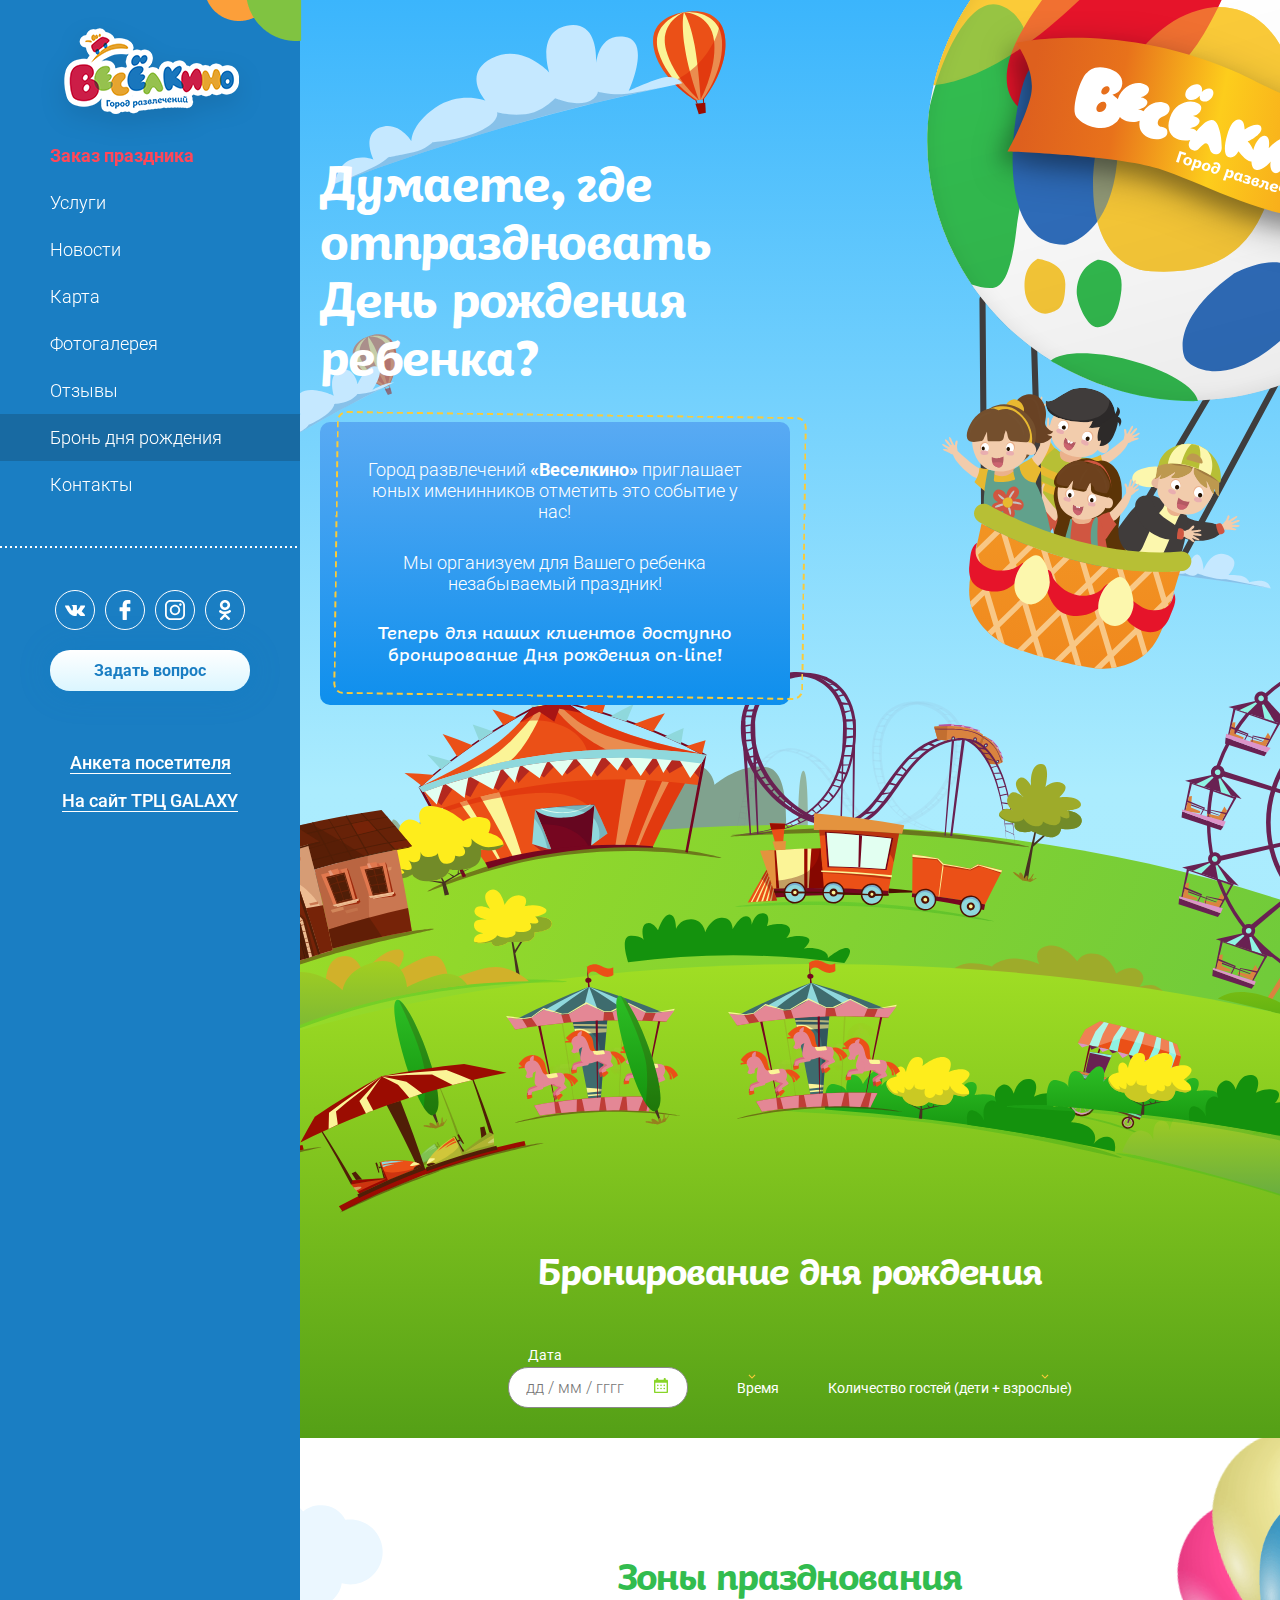
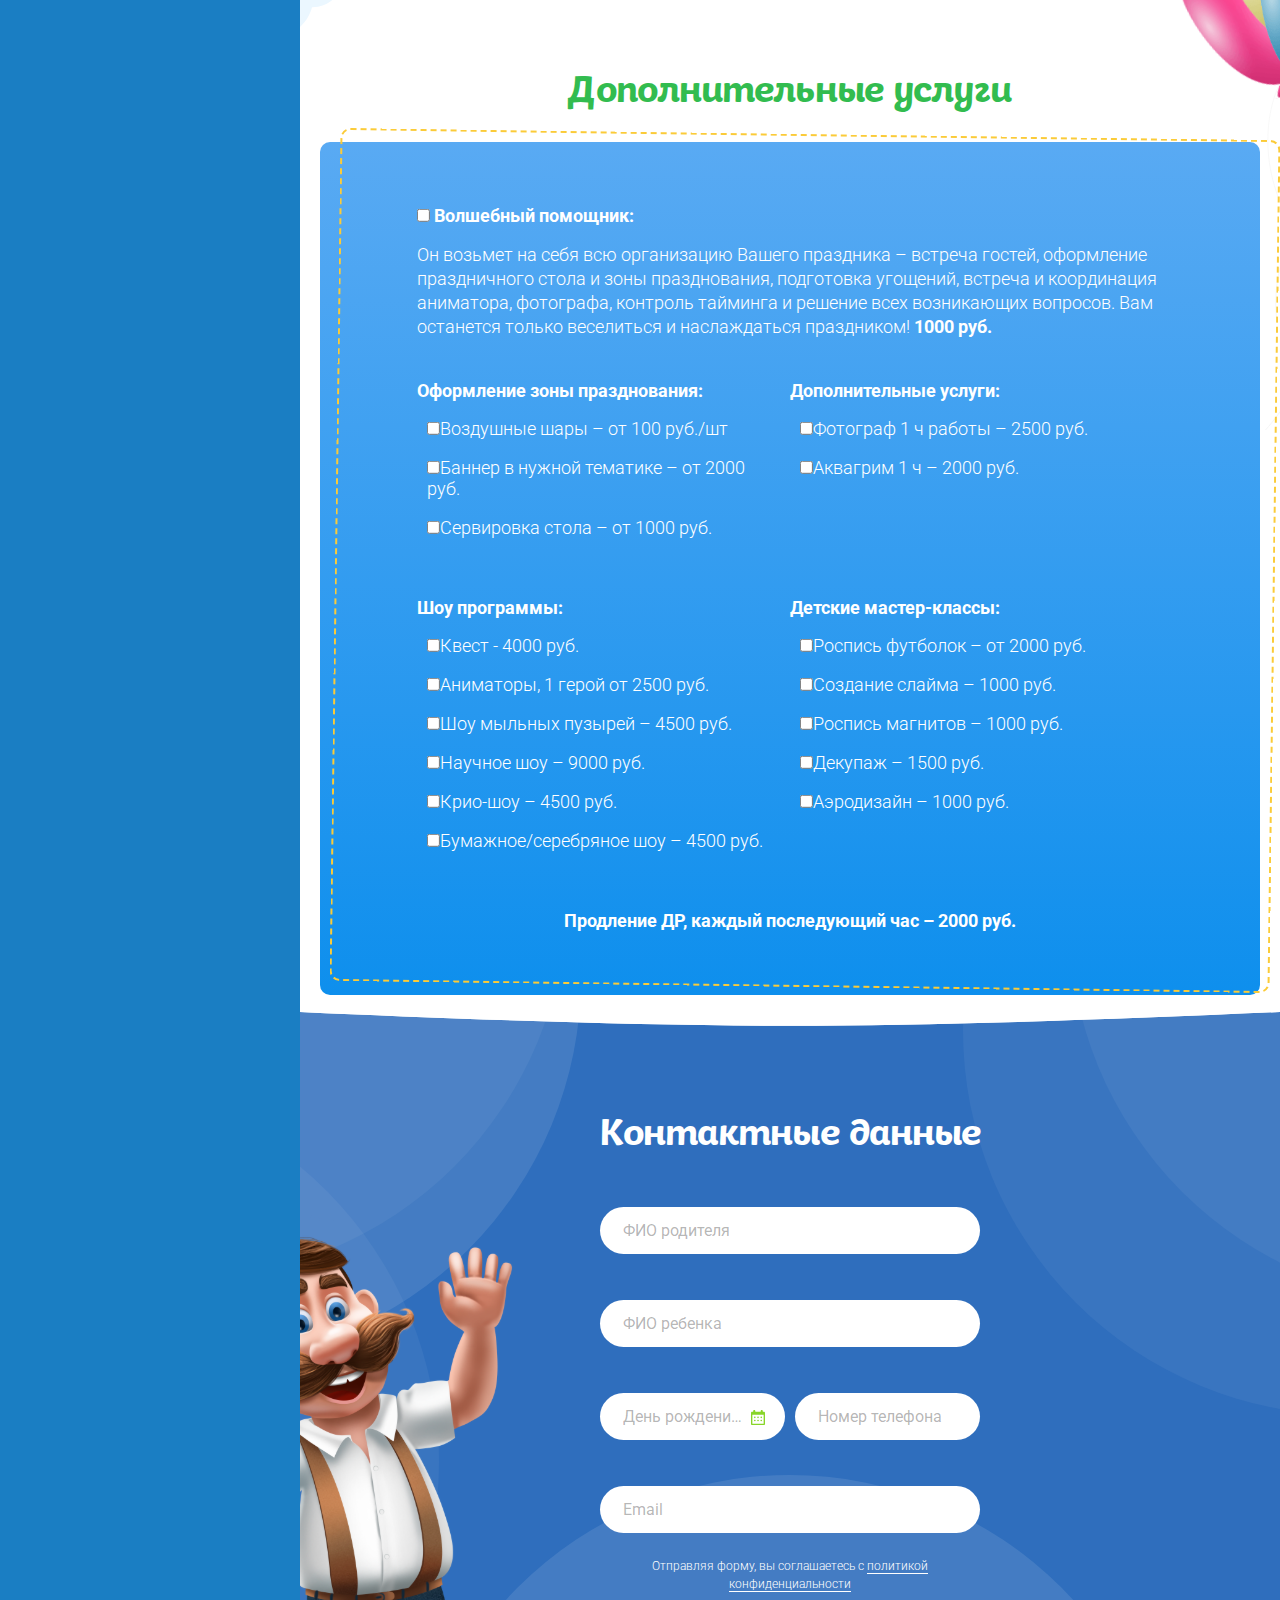
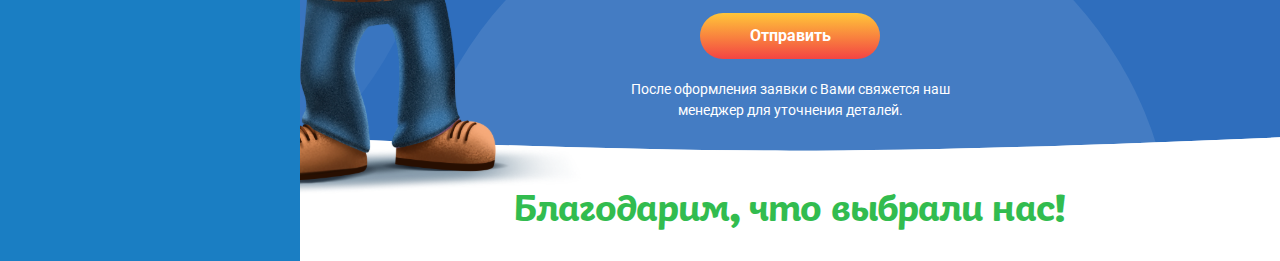
==== commit 7ba06b51: "Added checkbox on additional services" ====
--- a/index.html
+++ b/index.html
@@ -554,24 +554,27 @@
                                         <div class="intro-reservation__desc-inbox">
                                             <div class="intro-reservation__desc-text">
                                                 <div class="intro-reservation__desc-inner">
-                                                    <p>
-                                                        <b>Волшебный помощник:</b>
-                                                    </p>
-                                                    <p>
-                                                        Он возьмет на себя всю организацию Вашего праздника – встреча гостей, оформление праздничного стола и зоны празднования,
-                                                        подготовка угощений, встреча и координация аниматора, фотографа, контроль тайминга и решение всех возникающих вопросов.
-                                                        Вам останется только веселиться и наслаждаться праздником!
-                                                        <b>1000 руб.</b>
-                                                    </p>
+                                                    <label>
+                                                        <p>
+                                                            <input type="checkbox" class="check-service">
+                                                            <b>Волшебный помощник:</b>
+                                                        </p>
+                                                        <p>
+                                                            Он возьмет на себя всю организацию Вашего праздника – встреча гостей, оформление праздничного стола и зоны празднования,
+                                                            подготовка угощений, встреча и координация аниматора, фотографа, контроль тайминга и решение всех возникающих вопросов.
+                                                            Вам останется только веселиться и наслаждаться праздником!
+                                                            <b>1000 руб.</b>
+                                                        </p>
+                                                    </label>
                                                     <div class="intro-reservation__desc-half">
                                                         <div>
                                                             <p>
                                                                 <b>Оформление зоны празднования:</b>
                                                             </p>
                                                             <ul>
-                                                                <li>Воздушные шары – от 100 руб./шт</li>
-                                                                <li>Баннер в нужной тематике – от 2000 руб.</li>
-                                                                <li>Сервировка стола – от 1000 руб.</li>
+                                                                <label><li class="li-clear"><input type="checkbox" class="check-service" name="1" value="1">Воздушные шары – от 100 руб./шт</li></label>
+                                                                <label><li class="li-clear"><input type="checkbox" class="check-service" name="2" value="2">Баннер в нужной тематике – от 2000 руб.</li></label>
+                                                                <label><li class="li-clear"><input type="checkbox" class="check-service" name="3" value="3">Сервировка стола – от 1000 руб.</li></label>
                                                             </ul>
                                                         </div>
                                                         <div>
@@ -579,8 +582,8 @@
                                                               <b>Дополнительные услуги:</b>
                                                           </p>
                                                           <ul>
-                                                              <li>Фотограф 1 ч работы – 2500 руб.</li>
-                                                              <li>Аквагрим 1 ч – 2000 руб.</li>
+                                                              <label><li class="li-clear"><input type="checkbox" class="check-service" name="4" value="4">Фотограф 1 ч работы – 2500 руб.</li></label>
+                                                              <label><li class="li-clear"><input type="checkbox" class="check-service" name="5" value="5">Аквагрим 1 ч – 2000 руб.</li></label>
                                                           </ul>
                                                         </div>
                                                     </div>
@@ -590,12 +593,12 @@
                                                                 <b>Шоу программы:</b>
                                                             </p>
                                                             <ul>
-                                                                <li>Квест - 4000 руб.</li>
-                                                                <li>Аниматоры, 1 герой  от 2500 руб.</li>
-                                                                <li>Шоу мыльных пузырей – 4500 руб.</li>
-                                                                <li>Научное шоу – 9000 руб.</li>
-                                                                <li>Крио-шоу – 4500 руб.</li>
-                                                                <li>Бумажное/серебряное шоу – 4500 руб.</li>
+                                                                <label><li class="li-clear"><input type="checkbox" class="check-service" name="6" value="6">Квест - 4000 руб.</li></label>
+                                                                <label><li class="li-clear"><input type="checkbox" class="check-service" name="7" value="7">Аниматоры, 1 герой  от 2500 руб.</li></label>
+                                                                <label><li class="li-clear"><input type="checkbox" class="check-service" name="8" value="8">Шоу мыльных пузырей – 4500 руб.</li></label>
+                                                                <label><li class="li-clear"><input type="checkbox" class="check-service" name="9" value="9">Научное шоу – 9000 руб.</li></label>
+                                                                <label><li class="li-clear"><input type="checkbox" class="check-service" name="10" value="10">Крио-шоу – 4500 руб.</li></label>
+                                                                <label><li class="li-clear"><input type="checkbox" class="check-service" name="11" value="11">Бумажное/серебряное шоу – 4500 руб.</li></label>
                                                             </ul>
                                                         </div>
                                                         <div>
@@ -603,11 +606,11 @@
                                                                 <b>Детские мастер-классы:</b>
                                                             </p>
                                                             <ul>
-                                                                <li>Роспись футболок – от 2000 руб.</li>
-                                                                <li>Создание слайма – 1000 руб.</li>
-                                                                <li>Роспись магнитов – 1000 руб.</li>
-                                                                <li>Декупаж – 1500 руб.</li>
-                                                                <li>Аэродизайн – 1000 руб.</li>
+                                                                <label><li class="li-clear"><input type="checkbox" class="check-service" name="12" value="12">Роспись футболок – от 2000 руб.</li></label>
+                                                                <label><li class="li-clear"><input type="checkbox" class="check-service" name="13" value="13">Создание слайма – 1000 руб.</li></label>
+                                                                <label><li class="li-clear"><input type="checkbox" class="check-service" name="14" value="14">Роспись магнитов – 1000 руб.</li></label>
+                                                                <label><li class="li-clear"><input type="checkbox" class="check-service" name="15" value="15">Декупаж – 1500 руб.</li></label>
+                                                                <label><li class="li-clear"><input type="checkbox" class="check-service" name="16" value="16">Аэродизайн – 1000 руб.</li></label>
                                                             </ul>
                                                         </div>
                                                     </div>
--- a/css/style.css
+++ b/css/style.css
@@ -844,6 +844,17 @@
     font-weight: bold;
 }
 
+.check-service {
+    -webkit-appearance: checkbox;
+    -moz-appearance: checkbox;
+    width: 13px;
+    min-height: 10px;
+}
+
+.li-clear:before {
+    content: none;
+}
+
 @media (max-width: 425px) {
     .reservation-tariff__item {
         max-width: 330px;
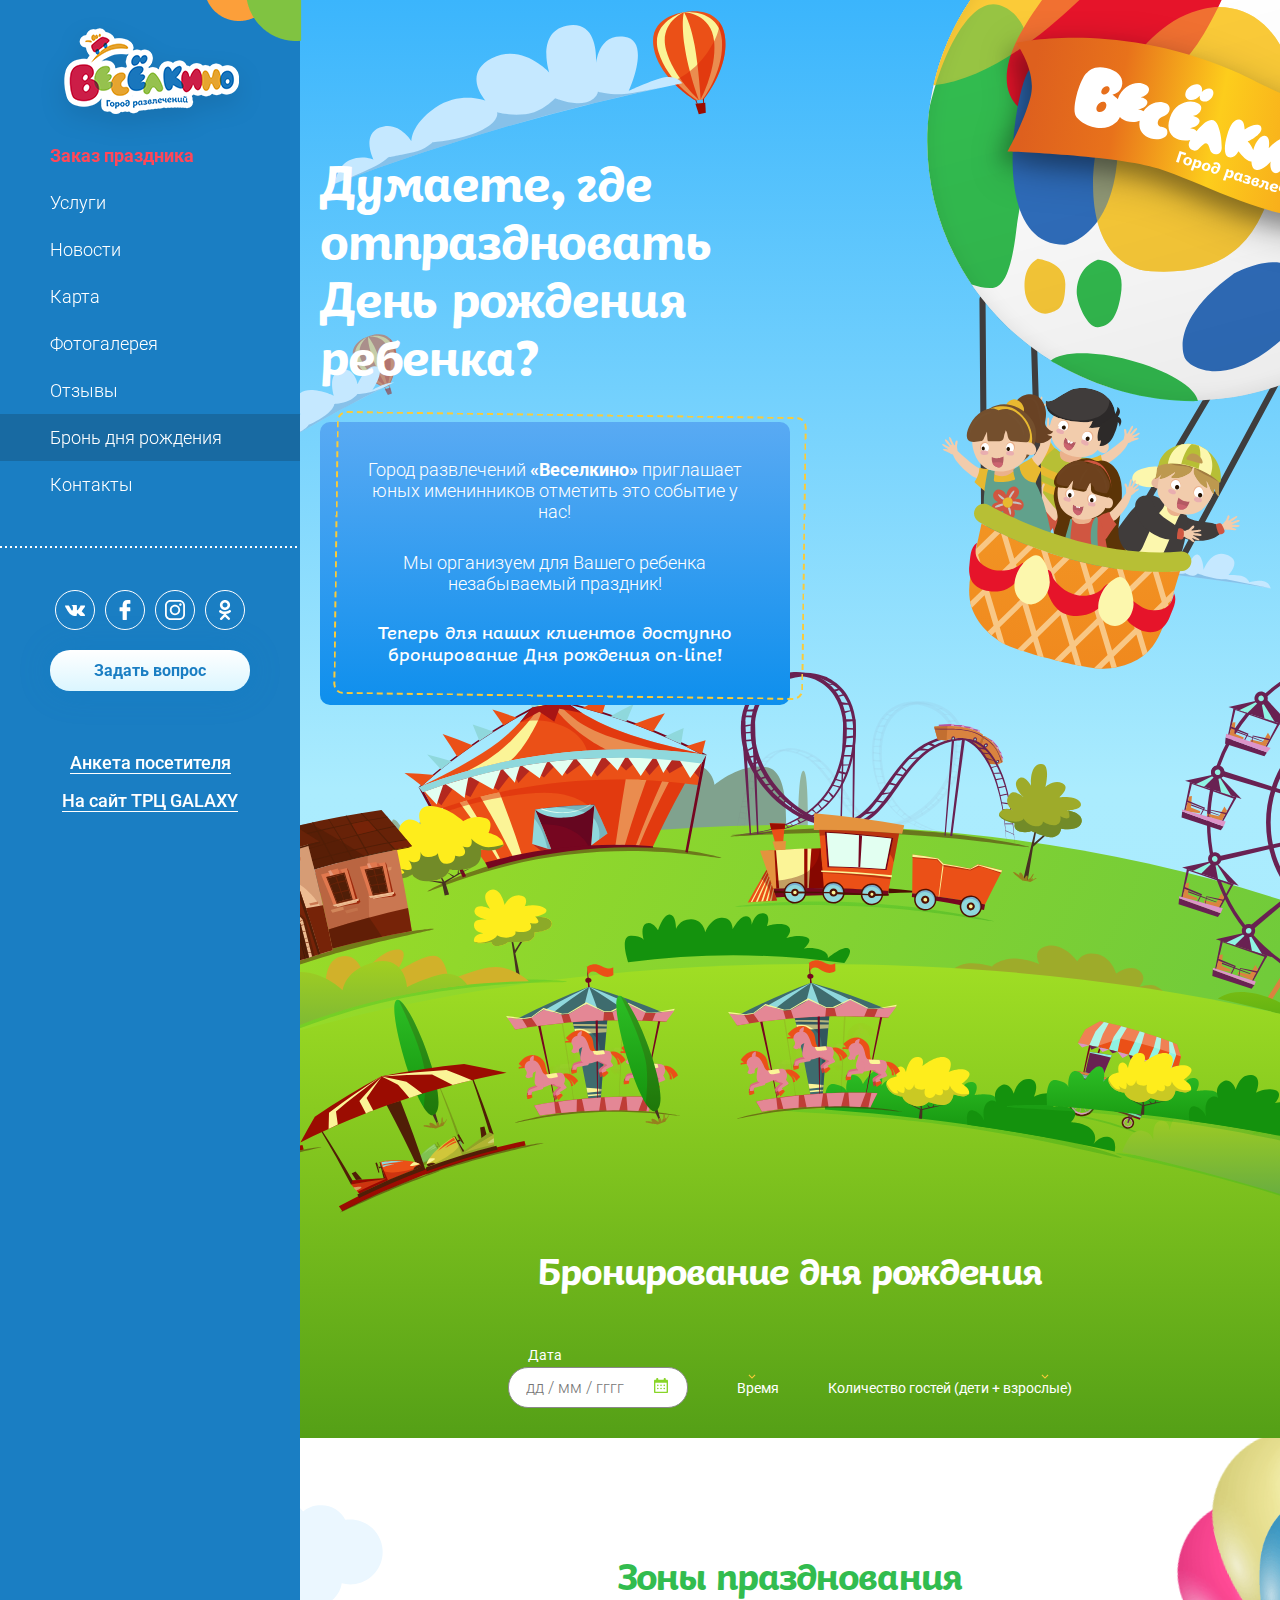
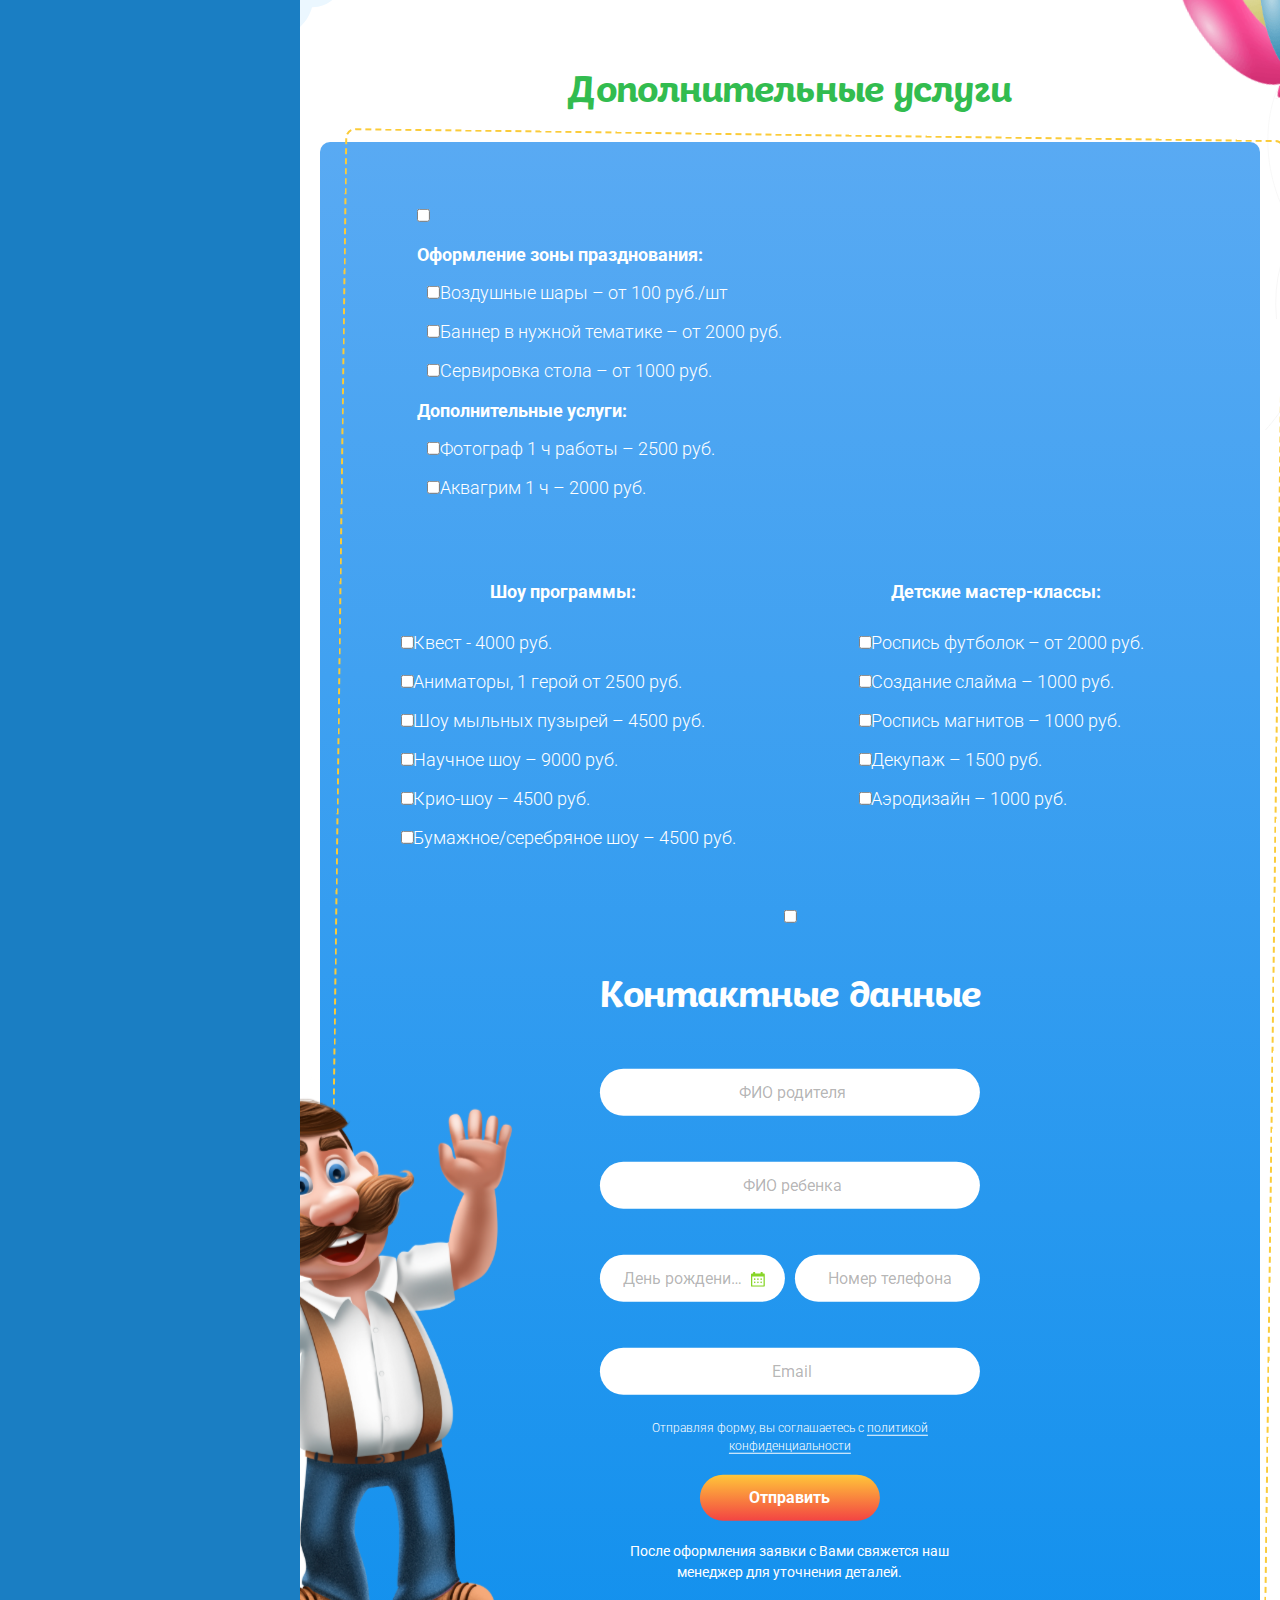
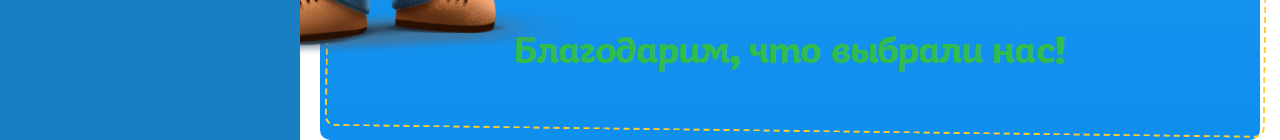
==== commit 7c9a6ca8: "Fixed masks on input date, birthday and phone. Added clear checkbox after user selection. Added chan" ====
--- a/index.html
+++ b/index.html
@@ -556,7 +556,7 @@
                                                 <div class="intro-reservation__desc-inner">
                                                     <label>
                                                         <p>
-                                                            <input type="checkbox" class="check-service">
+                                                            <input type="checkbox" class="check-service" name="0" value="0>
                                                             <b>Волшебный помощник:</b>
                                                         </p>
                                                         <p>
@@ -614,11 +614,14 @@
                                                             </ul>
                                                         </div>
                                                     </div>
-                                                    <div class="additional-center">
-                                                        <p>
-                                                            <b>Продление ДР, каждый последующий час – 2000 руб.</b>
-                                                        </p>
-                                                    </div>
+                                                    <label>
+                                                        <div class="additional-center">
+                                                            <p>
+                                                                <input type="checkbox" class="check-service" name="17" value="17>
+                                                                <b>Продление ДР, каждый последующий час – 2000 руб.</b>
+                                                            </p>
+                                                        </div>
+                                                    </label>
                                                 </div>
                                             </div>
                                         </div>
